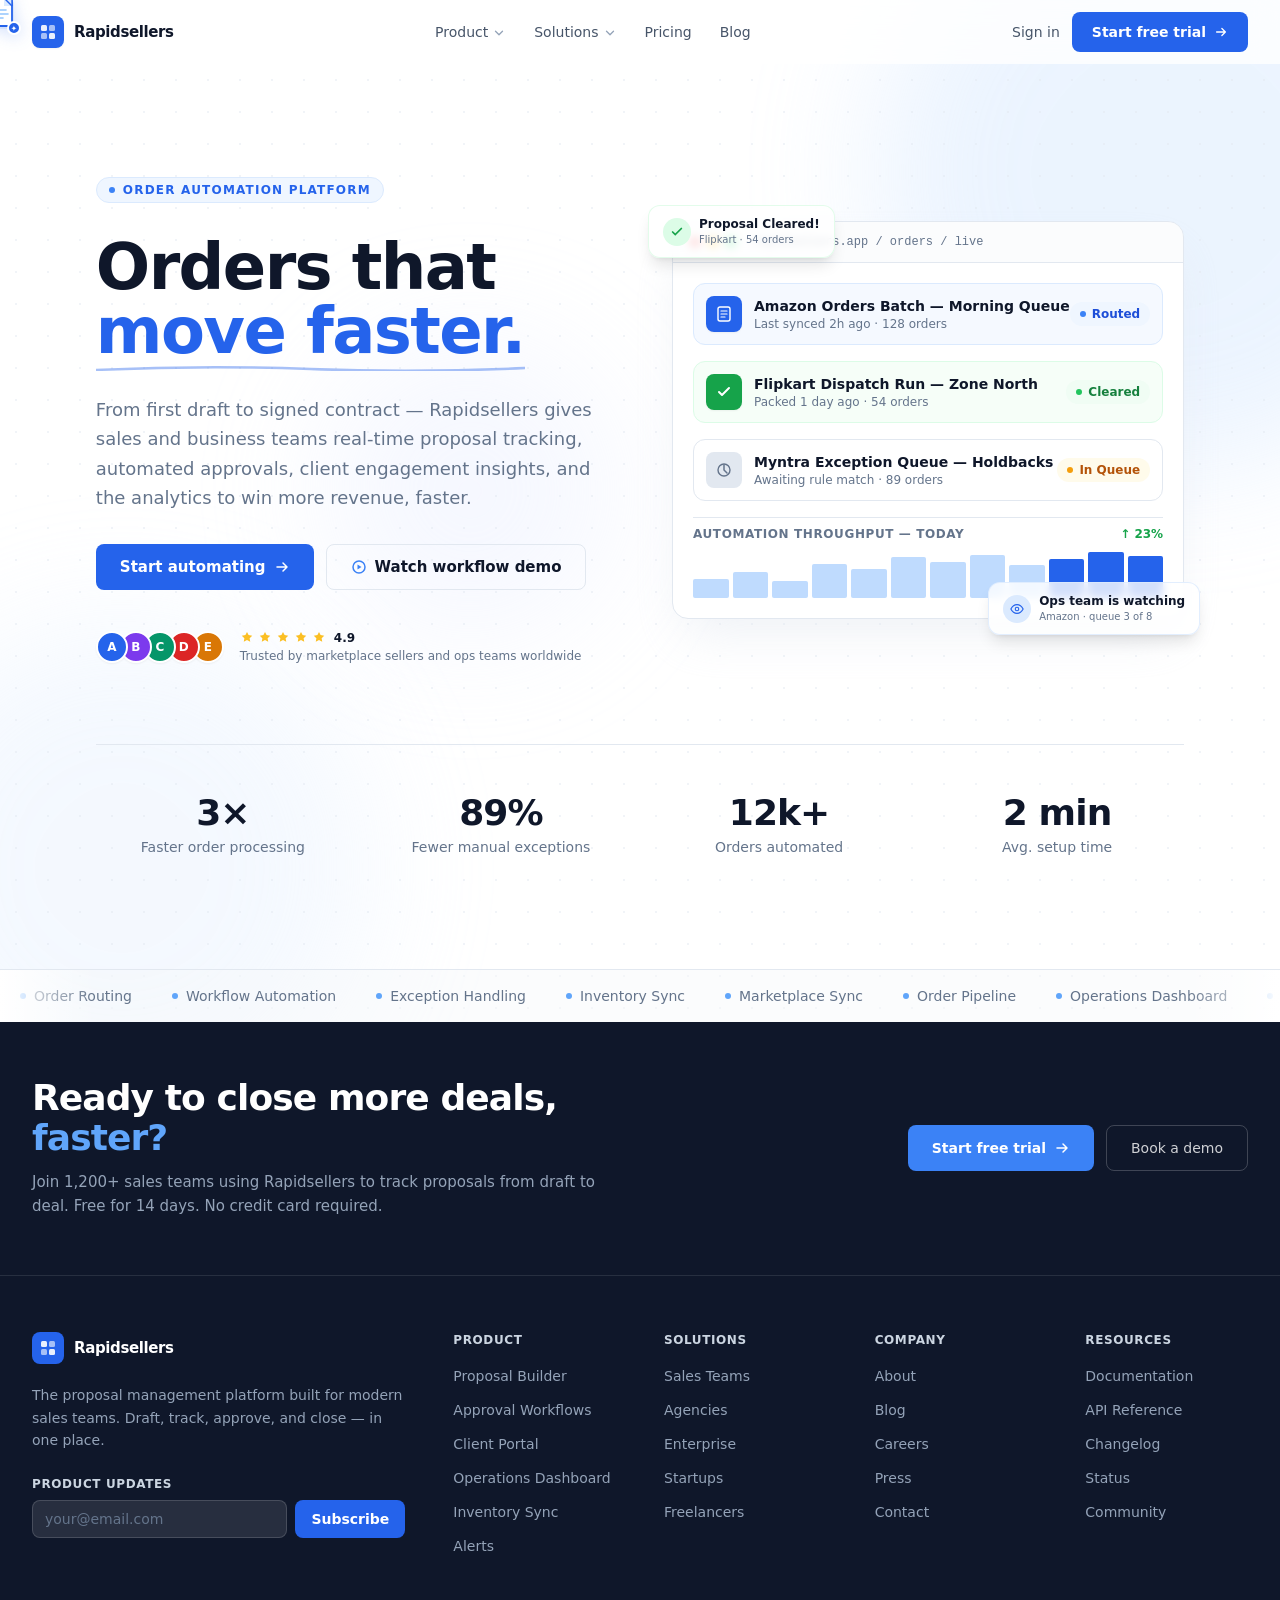
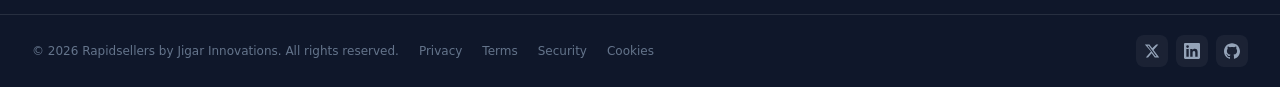
==== index.html @ 8d41ae89 "Refresh Rapidsellers site and add pricing page" ====
<!DOCTYPE html><html lang="en"> <head><meta charset="UTF-8"><meta name="viewport" content="width=device-width, initial-scale=1.0"><meta name="description" content="Automate order processing for Myntra, Amazon, Flipkart, and more with a fast, centralized operations platform built for scale."><title>Rapidsellers — Fast Order Processing Automation</title><link rel="icon" type="image/svg+xml" href="/favicon.svg"><link rel="preconnect" href="https://fonts.googleapis.com"><link rel="preconnect" href="https://fonts.gstatic.com" crossorigin><link rel="stylesheet" href="/_astro/faster-deals-automation.BWbL5RlS.css">
<link rel="stylesheet" href="/_astro/index.B5_V-yss.css">
<style>html,html *{cursor:none!important}#pf-cursor,#pf-trail,#pf-label,#pf-ring{position:fixed;top:0;left:0;pointer-events:none;z-index:99999;will-change:transform}#pf-cursor{margin:-4px 0 0 -13px}#pf-cursor-svg{transition:transform .22s cubic-bezier(.34,1.56,.64,1),filter .25s ease;filter:drop-shadow(0 2px 8px rgba(37,99,235,.22));transform-origin:13px 4px}#pfc-body,#pfc-fold-bg,#pfc-fold-border,#pfc-l1,#pfc-l2,#pfc-l3{transition:stroke .25s ease,fill .25s ease}#pfc-dot{transition:fill .25s ease,r .2s ease}#pf-trail{width:5px;height:5px;border-radius:50%;background:#2563eb;opacity:.3;margin:-2.5px 0 0 -2.5px;transition:background .3s ease;z-index:99998}#pf-label{font-family:Inter,system-ui,sans-serif;font-size:9.5px;font-weight:800;letter-spacing:.07em;text-transform:uppercase;color:#fff;background:#2563eb;padding:3px 9px 3px 8px;border-radius:20px;white-space:nowrap;opacity:0;margin:-6px 0 0 22px;transition:opacity .18s ease,background .25s ease;z-index:99999}#pf-label.pfc-visible{opacity:1}#pf-ring{width:0;height:0;border-radius:50%;border:2px solid rgba(37,99,235,.55);opacity:0;margin:0;z-index:99997}#pf-ring.pfc-burst{animation:pfBurst .5s cubic-bezier(.22,1,.36,1) forwards}@keyframes pfBurst{0%{width:0;height:0;margin:0;opacity:.9}to{width:44px;height:44px;margin:-22px 0 0 -22px;opacity:0}}#pf-cursor.pfc-clicking #pf-cursor-svg{transform:scale(.85)!important}#pf-cursor.pfc-hidden,#pf-trail.pfc-hidden,#pf-label.pfc-hidden{opacity:0!important}input,textarea,select{cursor:text!important}
</style><script type="module" src="/_astro/hoisted.CmuS3ypC.js"></script></head> <body> <!-- Proposal-themed custom cursor (desktop only) --> <!-- Cursor: mini proposal document --><div id="pf-cursor" aria-hidden="true"> <svg id="pf-cursor-svg" width="34" height="40" viewBox="0 0 34 40" fill="none" xmlns="http://www.w3.org/2000/svg"> <!-- Document shadow (depth) --> <rect x="5" y="5" width="22" height="28" rx="3.5" fill="rgba(37,99,235,0.08)"></rect> <!-- Document body --> <rect id="pfc-body" x="3" y="2" width="22" height="28" rx="3.5" fill="#ffffff" stroke="#2563eb" stroke-width="1.8"></rect> <!-- Folded corner --> <path id="pfc-fold-bg" d="M17 2 L25 2 L25 10 L17 10 Z" fill="#dbeafe"></path> <path id="pfc-fold-border" d="M17 2 L25 2 L25 10" stroke="#2563eb" stroke-width="1.4" fill="none"></path> <path d="M17 2 L25 10" stroke="#2563eb" stroke-width="1.4"></path> <!-- Content lines --> <line id="pfc-l1" x1="7" y1="14" x2="19" y2="14" stroke="#93c5fd" stroke-width="1.6" stroke-linecap="round"></line> <line id="pfc-l2" x1="7" y1="18" x2="21" y2="18" stroke="#93c5fd" stroke-width="1.6" stroke-linecap="round"></line> <line id="pfc-l3" x1="7" y1="22" x2="16" y2="22" stroke="#93c5fd" stroke-width="1.6" stroke-linecap="round"></line> <!-- Status badge (circle) --> <circle id="pfc-dot" cx="27" cy="32" r="6" fill="#2563eb" stroke="#fff" stroke-width="2"></circle> <!-- Status icon inside badge --> <text id="pfc-icon" x="27" y="35.2" text-anchor="middle" font-size="7.5" fill="white" font-family="system-ui, sans-serif" font-weight="700"></text> </svg> </div> <!-- Lagging trail dot --> <div id="pf-trail" aria-hidden="true"></div> <!-- Stage label bubble --> <div id="pf-label" aria-hidden="true"></div> <!-- Click burst ring --> <div id="pf-ring" aria-hidden="true"></div>     <header id="navbar" class="fixed top-0 left-0 right-0 z-50 transition-all duration-300 bg-white/80 backdrop-blur-md"> <nav class="max-w-7xl mx-auto px-4 sm:px-6 lg:px-8"> <div class="flex items-center justify-between h-16"> <!-- Logo --> <a href="/" class="flex items-center gap-2.5 flex-shrink-0 group"> <div class="w-8 h-8 rounded-lg bg-brand-600 flex items-center justify-center shadow-sm group-hover:shadow-brand-300/40 transition-shadow duration-300"> <svg width="18" height="18" viewBox="0 0 18 18" fill="none" xmlns="http://www.w3.org/2000/svg"> <rect x="2" y="2" width="6" height="6" rx="1.5" fill="white" opacity="0.9"></rect> <rect x="10" y="2" width="6" height="6" rx="1.5" fill="white" opacity="0.6"></rect> <rect x="2" y="10" width="6" height="6" rx="1.5" fill="white" opacity="0.6"></rect> <rect x="10" y="10" width="6" height="6" rx="1.5" fill="white" opacity="0.9"></rect> </svg> </div> <span class="text-[15px] font-bold tracking-tight text-ink">Rapidsellers</span> </a> <!-- Desktop Nav --> <ul class="hidden md:flex items-center gap-1"> <li class="relative dropdown-trigger">  <button class="nav-link flex items-center gap-1 px-3 py-2 rounded-md hover:bg-surface transition-colors"> Product <svg class="w-3.5 h-3.5 text-slate-400 mt-px" fill="none" viewBox="0 0 16 16"> <path d="M4 6l4 4 4-4" stroke="currentColor" stroke-width="1.5" stroke-linecap="round" stroke-linejoin="round"></path> </svg> </button> <div class="dropdown-menu"> <div class="p-1.5"> <a href="#" class="flex flex-col px-3 py-2.5 rounded-lg hover:bg-brand-50 group transition-colors"> <span class="text-sm font-medium text-ink group-hover:text-brand-700 transition-colors">Proposal Builder</span> <span class="text-xs text-muted mt-0.5">Draft winning proposals fast</span> </a><a href="#" class="flex flex-col px-3 py-2.5 rounded-lg hover:bg-brand-50 group transition-colors"> <span class="text-sm font-medium text-ink group-hover:text-brand-700 transition-colors">Approval Workflows</span> <span class="text-xs text-muted mt-0.5">Multi-stage sign-off flows</span> </a><a href="#" class="flex flex-col px-3 py-2.5 rounded-lg hover:bg-brand-50 group transition-colors"> <span class="text-sm font-medium text-ink group-hover:text-brand-700 transition-colors">Client Portal</span> <span class="text-xs text-muted mt-0.5">Shared space for clients</span> </a><a href="#" class="flex flex-col px-3 py-2.5 rounded-lg hover:bg-brand-50 group transition-colors"> <span class="text-sm font-medium text-ink group-hover:text-brand-700 transition-colors">Inventory Sync</span> <span class="text-xs text-muted mt-0.5">Track every revision</span> </a> </div> </div>  </li><li class="relative dropdown-trigger">  <button class="nav-link flex items-center gap-1 px-3 py-2 rounded-md hover:bg-surface transition-colors"> Solutions <svg class="w-3.5 h-3.5 text-slate-400 mt-px" fill="none" viewBox="0 0 16 16"> <path d="M4 6l4 4 4-4" stroke="currentColor" stroke-width="1.5" stroke-linecap="round" stroke-linejoin="round"></path> </svg> </button> <div class="dropdown-menu"> <div class="p-1.5"> <a href="#" class="flex flex-col px-3 py-2.5 rounded-lg hover:bg-brand-50 group transition-colors"> <span class="text-sm font-medium text-ink group-hover:text-brand-700 transition-colors">Sales Teams</span> <span class="text-xs text-muted mt-0.5">Close deals 3× faster</span> </a><a href="#" class="flex flex-col px-3 py-2.5 rounded-lg hover:bg-brand-50 group transition-colors"> <span class="text-sm font-medium text-ink group-hover:text-brand-700 transition-colors">Agencies</span> <span class="text-xs text-muted mt-0.5">Manage 100s of proposals</span> </a><a href="#" class="flex flex-col px-3 py-2.5 rounded-lg hover:bg-brand-50 group transition-colors"> <span class="text-sm font-medium text-ink group-hover:text-brand-700 transition-colors">Enterprise</span> <span class="text-xs text-muted mt-0.5">Custom workflows at scale</span> </a><a href="#" class="flex flex-col px-3 py-2.5 rounded-lg hover:bg-brand-50 group transition-colors"> <span class="text-sm font-medium text-ink group-hover:text-brand-700 transition-colors">Startups</span> <span class="text-xs text-muted mt-0.5">Lightweight, fast setup</span> </a> </div> </div>  </li><li class="relative dropdown-trigger"> <a href="#" class="nav-link px-3 py-2 rounded-md hover:bg-surface transition-colors"> Pricing </a> </li><li class="relative dropdown-trigger"> <a href="/blog" class="nav-link px-3 py-2 rounded-md hover:bg-surface transition-colors"> Blog </a> </li> </ul> <!-- CTA --> <div class="hidden md:flex items-center gap-3"> <a href="#" class="btn-ghost text-sm text-slate-600 hover:text-ink font-medium">Sign in</a> <a href="#" class="btn-primary text-sm">
Start free trial
<svg class="w-3.5 h-3.5" fill="none" viewBox="0 0 16 16"> <path d="M3 8h10M9 4l4 4-4 4" stroke="currentColor" stroke-width="1.5" stroke-linecap="round" stroke-linejoin="round"></path> </svg> </a> </div> <!-- Mobile hamburger --> <button id="menu-btn" class="md:hidden p-2 rounded-lg hover:bg-surface transition-colors" aria-label="Menu"> <svg class="w-5 h-5 text-ink" fill="none" viewBox="0 0 20 20"> <path d="M3 5h14M3 10h14M3 15h14" stroke="currentColor" stroke-width="1.5" stroke-linecap="round"></path> </svg> </button> </div> <!-- Mobile Menu --> <div id="mobile-menu" class="hidden md:hidden border-t border-border pb-4 pt-3"> <div class="space-y-1"> <p class="px-3 py-1.5 text-xs font-semibold text-muted uppercase tracking-wider">Product</p> <a href="#" class="flex items-center gap-2 px-3 py-2 rounded-lg text-sm text-ink hover:bg-surface"> <span class="w-1 h-1 rounded-full bg-brand-400 flex-shrink-0"></span> Proposal Builder </a><a href="#" class="flex items-center gap-2 px-3 py-2 rounded-lg text-sm text-ink hover:bg-surface"> <span class="w-1 h-1 rounded-full bg-brand-400 flex-shrink-0"></span> Approval Workflows </a><a href="#" class="flex items-center gap-2 px-3 py-2 rounded-lg text-sm text-ink hover:bg-surface"> <span class="w-1 h-1 rounded-full bg-brand-400 flex-shrink-0"></span> Client Portal </a><a href="#" class="flex items-center gap-2 px-3 py-2 rounded-lg text-sm text-ink hover:bg-surface"> <span class="w-1 h-1 rounded-full bg-brand-400 flex-shrink-0"></span> Inventory Sync </a> </div><div class="space-y-1"> <p class="px-3 py-1.5 text-xs font-semibold text-muted uppercase tracking-wider">Solutions</p> <a href="#" class="flex items-center gap-2 px-3 py-2 rounded-lg text-sm text-ink hover:bg-surface"> <span class="w-1 h-1 rounded-full bg-brand-400 flex-shrink-0"></span> Sales Teams </a><a href="#" class="flex items-center gap-2 px-3 py-2 rounded-lg text-sm text-ink hover:bg-surface"> <span class="w-1 h-1 rounded-full bg-brand-400 flex-shrink-0"></span> Agencies </a><a href="#" class="flex items-center gap-2 px-3 py-2 rounded-lg text-sm text-ink hover:bg-surface"> <span class="w-1 h-1 rounded-full bg-brand-400 flex-shrink-0"></span> Enterprise </a><a href="#" class="flex items-center gap-2 px-3 py-2 rounded-lg text-sm text-ink hover:bg-surface"> <span class="w-1 h-1 rounded-full bg-brand-400 flex-shrink-0"></span> Startups </a> </div><div class="space-y-1"> <p class="px-3 py-1.5 text-xs font-semibold text-muted uppercase tracking-wider">Pricing</p> <a href="#" class="flex px-3 py-2 rounded-lg text-sm text-ink hover:bg-surface">Pricing</a> </div><div class="space-y-1"> <p class="px-3 py-1.5 text-xs font-semibold text-muted uppercase tracking-wider">Blog</p> <a href="/blog" class="flex px-3 py-2 rounded-lg text-sm text-ink hover:bg-surface">Blog</a> </div> <div class="px-3 pt-4 space-y-2 border-t border-border mt-3"> <a href="#" class="block text-center py-2.5 text-sm font-medium text-ink">Sign in</a> <a href="#" class="btn-primary w-full justify-center">Start free trial</a> </div> </div> </nav> </header> <main id="main-content"> <section class="relative min-h-screen flex flex-col justify-center overflow-hidden bg-white pt-16"> <!-- Gradient orbs --> <div class="hero-orb w-[600px] h-[600px] bg-brand-200 -top-32 -right-48"></div> <div class="hero-orb w-[500px] h-[500px] bg-blue-100 -bottom-24 -left-32"></div> <div class="hero-orb w-[300px] h-[300px] bg-indigo-100 top-1/3 left-1/4"></div> <!-- Grid pattern overlay --> <div class="absolute inset-0 pointer-events-none" style="background-image: radial-gradient(circle, #e2e8f0 1px, transparent 1px); background-size: 32px 32px; opacity: 0.5;"></div> <div class="relative max-w-7xl mx-auto px-4 sm:px-6 lg:px-8 py-20 lg:py-28"> <div class="grid lg:grid-cols-2 gap-12 lg:gap-16 items-center"> <!-- Left: Copy --> <div class="space-y-8"> <div class="reveal" style="transition-delay: 0ms"> <span class="section-label"> <span class="w-1.5 h-1.5 rounded-full bg-brand-500 animate-pulse-slow"></span>
Order Automation Platform
</span> </div> <div class="reveal" style="transition-delay: 100ms"> <h1 class="text-5xl sm:text-6xl lg:text-[64px] font-black leading-[1.05] tracking-tight text-ink">
Orders that<br> <span class="relative inline-block"> <span class="text-brand-600">move faster.</span> <svg class="absolute -bottom-2 left-0 w-full" height="6" viewBox="0 0 200 6" fill="none" preserveAspectRatio="none"> <path d="M0 5 Q50 0 100 4 Q150 8 200 3" stroke="#2563eb" stroke-width="2.5" stroke-linecap="round" fill="none" opacity="0.4"></path> </svg> </span> </h1> </div> <div class="reveal" style="transition-delay: 200ms"> <p class="text-lg text-muted leading-relaxed max-w-lg">
From first draft to signed contract — Rapidsellers gives sales and business teams
            real-time proposal tracking, automated approvals, client engagement insights,
            and the analytics to win more revenue, faster.
</p> </div> <div class="reveal flex flex-wrap gap-3" style="transition-delay: 300ms"> <a href="#" class="btn-primary px-6 py-3 text-[15px]">
Start automating
<svg class="w-4 h-4" fill="none" viewBox="0 0 16 16"> <path d="M3 8h10M9 4l4 4-4 4" stroke="currentColor" stroke-width="1.5" stroke-linecap="round" stroke-linejoin="round"></path> </svg> </a> <a href="#" class="btn-secondary px-6 py-3 text-[15px]"> <svg class="w-4 h-4 text-brand-500" fill="none" viewBox="0 0 16 16"> <circle cx="8" cy="8" r="6" stroke="currentColor" stroke-width="1.5"></circle> <path d="M6.5 5.5l4 2.5-4 2.5V5.5z" fill="currentColor"></path> </svg>
Watch workflow demo
</a> </div> <!-- Social proof --> <div class="reveal flex items-center gap-4 pt-2" style="transition-delay: 400ms"> <div class="flex -space-x-2"> <div class="w-8 h-8 rounded-full border-2 border-white flex items-center justify-center text-white text-xs font-bold shadow-sm" style="background: #2563eb; z-index: 5"> A </div><div class="w-8 h-8 rounded-full border-2 border-white flex items-center justify-center text-white text-xs font-bold shadow-sm" style="background: #7c3aed; z-index: 4"> B </div><div class="w-8 h-8 rounded-full border-2 border-white flex items-center justify-center text-white text-xs font-bold shadow-sm" style="background: #059669; z-index: 3"> C </div><div class="w-8 h-8 rounded-full border-2 border-white flex items-center justify-center text-white text-xs font-bold shadow-sm" style="background: #dc2626; z-index: 2"> D </div><div class="w-8 h-8 rounded-full border-2 border-white flex items-center justify-center text-white text-xs font-bold shadow-sm" style="background: #d97706; z-index: 1"> E </div> </div> <div> <div class="flex items-center gap-1 mb-0.5"> <svg class="w-3.5 h-3.5 fill-amber-400" viewBox="0 0 16 16"><path d="M8 1l1.8 3.6L14 5.3l-3 2.9.7 4.1L8 10.4l-3.7 1.9.7-4.1-3-2.9 4.2-.7z"></path></svg><svg class="w-3.5 h-3.5 fill-amber-400" viewBox="0 0 16 16"><path d="M8 1l1.8 3.6L14 5.3l-3 2.9.7 4.1L8 10.4l-3.7 1.9.7-4.1-3-2.9 4.2-.7z"></path></svg><svg class="w-3.5 h-3.5 fill-amber-400" viewBox="0 0 16 16"><path d="M8 1l1.8 3.6L14 5.3l-3 2.9.7 4.1L8 10.4l-3.7 1.9.7-4.1-3-2.9 4.2-.7z"></path></svg><svg class="w-3.5 h-3.5 fill-amber-400" viewBox="0 0 16 16"><path d="M8 1l1.8 3.6L14 5.3l-3 2.9.7 4.1L8 10.4l-3.7 1.9.7-4.1-3-2.9 4.2-.7z"></path></svg><svg class="w-3.5 h-3.5 fill-amber-400" viewBox="0 0 16 16"><path d="M8 1l1.8 3.6L14 5.3l-3 2.9.7 4.1L8 10.4l-3.7 1.9.7-4.1-3-2.9 4.2-.7z"></path></svg> <span class="text-xs font-semibold text-ink ml-1">4.9</span> </div> <p class="text-xs text-muted">Trusted by marketplace sellers and ops teams worldwide</p> </div> </div> </div> <!-- Right: Animated UI mockup --> <div class="reveal relative" style="transition-delay: 200ms"> <!-- Main card --> <div class="relative bg-white rounded-2xl border border-border shadow-2xl shadow-slate-200/60 overflow-hidden animate-float"> <!-- Card header bar --> <div class="flex items-center gap-2 px-4 py-3 border-b border-border bg-surface/60"> <div class="flex gap-1.5"> <span class="w-3 h-3 rounded-full bg-red-400"></span> <span class="w-3 h-3 rounded-full bg-amber-400"></span> <span class="w-3 h-3 rounded-full bg-green-400"></span> </div> <span class="text-xs text-muted font-mono ml-2">rapidsellers.app / orders / live</span> </div> <!-- Content area --> <div class="p-5 space-y-4"> <!-- Proposal row 1 --> <div class="flex items-center justify-between p-3 rounded-xl bg-brand-50/60 border border-brand-100 hover:bg-brand-50 transition-colors cursor-pointer group"> <div class="flex items-center gap-3"> <div class="w-9 h-9 rounded-lg bg-brand-600 flex items-center justify-center shadow-sm"> <svg class="w-4 h-4 text-white" fill="none" viewBox="0 0 16 16"> <rect x="2" y="1" width="12" height="14" rx="2" stroke="currentColor" stroke-width="1.4"></rect> <path d="M5 5h6M5 8h6M5 11h4" stroke="currentColor" stroke-width="1.2" stroke-linecap="round"></path> </svg> </div> <div> <p class="text-sm font-semibold text-ink">Amazon Orders Batch — Morning Queue</p> <p class="text-xs text-muted">Last synced 2h ago · 128 orders</p> </div> </div> <div class="flex items-center gap-2"> <span class="status-sent"> <span class="w-1.5 h-1.5 rounded-full bg-blue-500 animate-pulse"></span>
Routed
</span> </div> </div> <!-- Proposal row 2 --> <div class="flex items-center justify-between p-3 rounded-xl bg-green-50/60 border border-green-100 hover:bg-green-50 transition-colors cursor-pointer"> <div class="flex items-center gap-3"> <div class="w-9 h-9 rounded-lg bg-green-600 flex items-center justify-center shadow-sm"> <svg class="w-4 h-4 text-white" fill="none" viewBox="0 0 16 16"> <path d="M13 4L6 11 3 8" stroke="currentColor" stroke-width="2" stroke-linecap="round" stroke-linejoin="round"></path> </svg> </div> <div> <p class="text-sm font-semibold text-ink">Flipkart Dispatch Run — Zone North</p> <p class="text-xs text-muted">Packed 1 day ago · 54 orders</p> </div> </div> <span class="status-approved"> <span class="w-1.5 h-1.5 rounded-full bg-green-500"></span>
Cleared
</span> </div> <!-- Proposal row 3 --> <div class="flex items-center justify-between p-3 rounded-xl border border-border hover:bg-surface transition-colors cursor-pointer"> <div class="flex items-center gap-3"> <div class="w-9 h-9 rounded-lg bg-slate-200 flex items-center justify-center"> <svg class="w-4 h-4 text-slate-500" fill="none" viewBox="0 0 16 16"> <path d="M8 3v5l3 3" stroke="currentColor" stroke-width="1.5" stroke-linecap="round"></path> <circle cx="8" cy="8" r="6" stroke="currentColor" stroke-width="1.4"></circle> </svg> </div> <div> <p class="text-sm font-semibold text-ink">Myntra Exception Queue — Holdbacks</p> <p class="text-xs text-muted">Awaiting rule match · 89 orders</p> </div> </div> <span class="status-review"> <span class="w-1.5 h-1.5 rounded-full bg-amber-500"></span>
In Queue
</span> </div> <!-- Analytics mini bar --> <div class="pt-2 border-t border-border"> <div class="flex items-center justify-between mb-2"> <p class="text-xs font-semibold text-muted uppercase tracking-wider">Automation Throughput — Today</p> <span class="text-xs font-bold text-green-600">↑ 23%</span> </div> <div class="flex items-end gap-1 h-12"> <div class="flex-1 rounded-sm bg-brand-200 transition-all duration-300" style="height: 40%; background: #bfdbfe; animation: fadeUp 0.4s ease 0ms both"></div><div class="flex-1 rounded-sm bg-brand-200 transition-all duration-300" style="height: 55%; background: #bfdbfe; animation: fadeUp 0.4s ease 60ms both"></div><div class="flex-1 rounded-sm bg-brand-200 transition-all duration-300" style="height: 35%; background: #bfdbfe; animation: fadeUp 0.4s ease 120ms both"></div><div class="flex-1 rounded-sm bg-brand-200 transition-all duration-300" style="height: 70%; background: #bfdbfe; animation: fadeUp 0.4s ease 180ms both"></div><div class="flex-1 rounded-sm bg-brand-200 transition-all duration-300" style="height: 60%; background: #bfdbfe; animation: fadeUp 0.4s ease 240ms both"></div><div class="flex-1 rounded-sm bg-brand-200 transition-all duration-300" style="height: 85%; background: #bfdbfe; animation: fadeUp 0.4s ease 300ms both"></div><div class="flex-1 rounded-sm bg-brand-200 transition-all duration-300" style="height: 75%; background: #bfdbfe; animation: fadeUp 0.4s ease 360ms both"></div><div class="flex-1 rounded-sm bg-brand-200 transition-all duration-300" style="height: 90%; background: #bfdbfe; animation: fadeUp 0.4s ease 420ms both"></div><div class="flex-1 rounded-sm bg-brand-200 transition-all duration-300" style="height: 68%; background: #bfdbfe; animation: fadeUp 0.4s ease 480ms both"></div><div class="flex-1 rounded-sm bg-brand-200 transition-all duration-300" style="height: 82%; background: #2563eb; animation: fadeUp 0.4s ease 540ms both"></div><div class="flex-1 rounded-sm bg-brand-200 transition-all duration-300" style="height: 95%; background: #2563eb; animation: fadeUp 0.4s ease 600ms both"></div><div class="flex-1 rounded-sm bg-brand-200 transition-all duration-300" style="height: 88%; background: #2563eb; animation: fadeUp 0.4s ease 660ms both"></div> </div> </div> </div> </div> <!-- Floating badge 1: approval notification --> <div class="absolute -top-4 -left-6 card-glass px-3.5 py-2.5 rounded-xl shadow-lg border border-green-100/80 animate-float" style="animation-delay: 1s; animation-duration: 7s;"> <div class="flex items-center gap-2"> <div class="w-7 h-7 rounded-full bg-green-100 flex items-center justify-center"> <svg class="w-3.5 h-3.5 text-green-600" fill="none" viewBox="0 0 16 16"> <path d="M13 4L6 11 3 8" stroke="currentColor" stroke-width="2" stroke-linecap="round"></path> </svg> </div> <div> <p class="text-xs font-semibold text-ink">Proposal Cleared!</p> <p class="text-[10px] text-muted">Flipkart · 54 orders</p> </div> </div> </div> <!-- Floating badge 2: client viewed --> <div class="absolute -bottom-4 -right-4 card-glass px-3.5 py-2.5 rounded-xl shadow-lg border border-blue-100/80 animate-float" style="animation-delay: 2.5s; animation-duration: 8s;"> <div class="flex items-center gap-2"> <div class="w-7 h-7 rounded-full bg-blue-100 flex items-center justify-center"> <svg class="w-3.5 h-3.5 text-brand-600" fill="none" viewBox="0 0 16 16"> <path d="M1 8s2.5-5 7-5 7 5 7 5-2.5 5-7 5-7-5-7-5z" stroke="currentColor" stroke-width="1.3"></path> <circle cx="8" cy="8" r="2" stroke="currentColor" stroke-width="1.3"></circle> </svg> </div> <div> <p class="text-xs font-semibold text-ink">Ops team is watching</p> <p class="text-[10px] text-muted">Amazon · queue 3 of 8</p> </div> </div> </div> </div> </div> <!-- Stats row --> <div class="grid grid-cols-2 md:grid-cols-4 gap-6 mt-20 pt-12 border-t border-border reveal" style="transition-delay: 500ms"> <div class="text-center"> <p class="text-4xl font-black text-ink tracking-tight">3×</p> <p class="text-sm text-muted mt-1">Faster order processing</p> </div><div class="text-center"> <p class="text-4xl font-black text-ink tracking-tight">89%</p> <p class="text-sm text-muted mt-1">Fewer manual exceptions</p> </div><div class="text-center"> <p class="text-4xl font-black text-ink tracking-tight">12k+</p> <p class="text-sm text-muted mt-1">Orders automated</p> </div><div class="text-center"> <p class="text-4xl font-black text-ink tracking-tight">2 min</p> <p class="text-sm text-muted mt-1">Avg. setup time</p> </div> </div> </div> <!-- Keyword marquee --> <div class="relative border-t border-border bg-surface/50 py-4 overflow-hidden"> <!-- Fade masks --> <div class="absolute left-0 top-0 bottom-0 w-24 bg-gradient-to-r from-white to-transparent z-10 pointer-events-none"></div> <div class="absolute right-0 top-0 bottom-0 w-24 bg-gradient-to-l from-white to-transparent z-10 pointer-events-none"></div> <div class="overflow-hidden"> <div class="marquee-track"> <span class="inline-flex items-center gap-2 mx-5 text-sm text-slate-500 font-medium whitespace-nowrap"> <span class="w-1.5 h-1.5 rounded-full bg-brand-400"></span> Order Routing </span><span class="inline-flex items-center gap-2 mx-5 text-sm text-slate-500 font-medium whitespace-nowrap"> <span class="w-1.5 h-1.5 rounded-full bg-brand-400"></span> Workflow Automation </span><span class="inline-flex items-center gap-2 mx-5 text-sm text-slate-500 font-medium whitespace-nowrap"> <span class="w-1.5 h-1.5 rounded-full bg-brand-400"></span> Exception Handling </span><span class="inline-flex items-center gap-2 mx-5 text-sm text-slate-500 font-medium whitespace-nowrap"> <span class="w-1.5 h-1.5 rounded-full bg-brand-400"></span> Inventory Sync </span><span class="inline-flex items-center gap-2 mx-5 text-sm text-slate-500 font-medium whitespace-nowrap"> <span class="w-1.5 h-1.5 rounded-full bg-brand-400"></span> Marketplace Sync </span><span class="inline-flex items-center gap-2 mx-5 text-sm text-slate-500 font-medium whitespace-nowrap"> <span class="w-1.5 h-1.5 rounded-full bg-brand-400"></span> Order Pipeline </span><span class="inline-flex items-center gap-2 mx-5 text-sm text-slate-500 font-medium whitespace-nowrap"> <span class="w-1.5 h-1.5 rounded-full bg-brand-400"></span> Operations Dashboard </span><span class="inline-flex items-center gap-2 mx-5 text-sm text-slate-500 font-medium whitespace-nowrap"> <span class="w-1.5 h-1.5 rounded-full bg-brand-400"></span> Shipment Coordination </span><span class="inline-flex items-center gap-2 mx-5 text-sm text-slate-500 font-medium whitespace-nowrap"> <span class="w-1.5 h-1.5 rounded-full bg-brand-400"></span> Status Monitoring </span><span class="inline-flex items-center gap-2 mx-5 text-sm text-slate-500 font-medium whitespace-nowrap"> <span class="w-1.5 h-1.5 rounded-full bg-brand-400"></span> Revenue Ops </span><span class="inline-flex items-center gap-2 mx-5 text-sm text-slate-500 font-medium whitespace-nowrap"> <span class="w-1.5 h-1.5 rounded-full bg-brand-400"></span> Alerts </span><span class="inline-flex items-center gap-2 mx-5 text-sm text-slate-500 font-medium whitespace-nowrap"> <span class="w-1.5 h-1.5 rounded-full bg-brand-400"></span> Smart Rules </span><span class="inline-flex items-center gap-2 mx-5 text-sm text-slate-500 font-medium whitespace-nowrap"> <span class="w-1.5 h-1.5 rounded-full bg-brand-400"></span> Order Routing </span><span class="inline-flex items-center gap-2 mx-5 text-sm text-slate-500 font-medium whitespace-nowrap"> <span class="w-1.5 h-1.5 rounded-full bg-brand-400"></span> Workflow Automation </span><span class="inline-flex items-center gap-2 mx-5 text-sm text-slate-500 font-medium whitespace-nowrap"> <span class="w-1.5 h-1.5 rounded-full bg-brand-400"></span> Exception Handling </span><span class="inline-flex items-center gap-2 mx-5 text-sm text-slate-500 font-medium whitespace-nowrap"> <span class="w-1.5 h-1.5 rounded-full bg-brand-400"></span> Inventory Sync </span><span class="inline-flex items-center gap-2 mx-5 text-sm text-slate-500 font-medium whitespace-nowrap"> <span class="w-1.5 h-1.5 rounded-full bg-brand-400"></span> Marketplace Sync </span><span class="inline-flex items-center gap-2 mx-5 text-sm text-slate-500 font-medium whitespace-nowrap"> <span class="w-1.5 h-1.5 rounded-full bg-brand-400"></span> Order Pipeline </span><span class="inline-flex items-center gap-2 mx-5 text-sm text-slate-500 font-medium whitespace-nowrap"> <span class="w-1.5 h-1.5 rounded-full bg-brand-400"></span> Operations Dashboard </span><span class="inline-flex items-center gap-2 mx-5 text-sm text-slate-500 font-medium whitespace-nowrap"> <span class="w-1.5 h-1.5 rounded-full bg-brand-400"></span> Shipment Coordination </span><span class="inline-flex items-center gap-2 mx-5 text-sm text-slate-500 font-medium whitespace-nowrap"> <span class="w-1.5 h-1.5 rounded-full bg-brand-400"></span> Status Monitoring </span><span class="inline-flex items-center gap-2 mx-5 text-sm text-slate-500 font-medium whitespace-nowrap"> <span class="w-1.5 h-1.5 rounded-full bg-brand-400"></span> Revenue Ops </span><span class="inline-flex items-center gap-2 mx-5 text-sm text-slate-500 font-medium whitespace-nowrap"> <span class="w-1.5 h-1.5 rounded-full bg-brand-400"></span> Alerts </span><span class="inline-flex items-center gap-2 mx-5 text-sm text-slate-500 font-medium whitespace-nowrap"> <span class="w-1.5 h-1.5 rounded-full bg-brand-400"></span> Smart Rules </span> </div> </div> </div> </section> </main> <footer class="bg-ink text-white"> <!-- Top CTA strip --> <div class="border-b border-white/10"> <div class="max-w-7xl mx-auto px-4 sm:px-6 lg:px-8 py-14"> <div class="flex flex-col lg:flex-row items-start lg:items-center justify-between gap-8"> <div class="max-w-xl"> <h2 class="text-3xl sm:text-4xl font-black tracking-tight leading-tight">
Ready to close more deals,<br> <span class="text-brand-400">faster?</span> </h2> <p class="text-slate-400 mt-3 text-[15px] leading-relaxed">
Join 1,200+ sales teams using Rapidsellers to track proposals from draft to deal.
            Free for 14 days. No credit card required.
</p> </div> <div class="flex flex-wrap gap-3 flex-shrink-0"> <a href="#" class="inline-flex items-center gap-2 bg-brand-500 hover:bg-brand-400 text-white font-semibold text-sm px-6 py-3 rounded-lg transition-all duration-200 hover:shadow-lg hover:shadow-brand-900/30 hover:-translate-y-px">
Start free trial
<svg class="w-4 h-4" fill="none" viewBox="0 0 16 16"> <path d="M3 8h10M9 4l4 4-4 4" stroke="currentColor" stroke-width="1.5" stroke-linecap="round" stroke-linejoin="round"></path> </svg> </a> <a href="#" class="inline-flex items-center gap-2 text-white/80 hover:text-white border border-white/20 hover:border-white/40 text-sm font-medium px-6 py-3 rounded-lg transition-all duration-200">
Book a demo
</a> </div> </div> </div> </div> <!-- Main footer grid --> <div class="max-w-7xl mx-auto px-4 sm:px-6 lg:px-8 py-14"> <div class="grid grid-cols-2 md:grid-cols-6 gap-8 lg:gap-12"> <!-- Brand column --> <div class="col-span-2"> <!-- Logo --> <a href="/" class="flex items-center gap-2.5 group mb-5"> <div class="w-8 h-8 rounded-lg bg-brand-600 flex items-center justify-center"> <svg width="18" height="18" viewBox="0 0 18 18" fill="none"> <rect x="2" y="2" width="6" height="6" rx="1.5" fill="white" opacity="0.9"></rect> <rect x="10" y="2" width="6" height="6" rx="1.5" fill="white" opacity="0.6"></rect> <rect x="2" y="10" width="6" height="6" rx="1.5" fill="white" opacity="0.6"></rect> <rect x="10" y="10" width="6" height="6" rx="1.5" fill="white" opacity="0.9"></rect> </svg> </div> <span class="text-[15px] font-bold tracking-tight text-white">Rapidsellers</span> </a> <p class="text-slate-400 text-sm leading-relaxed mb-6">
The proposal management platform built for modern sales teams. Draft, track, approve, and close — in one place.
</p> <!-- Newsletter --> <div class="space-y-2"> <p class="text-xs font-semibold text-slate-300 uppercase tracking-wider">Product updates</p> <div class="flex gap-2"> <input type="email" placeholder="your@email.com" class="flex-1 bg-white/10 border border-white/15 text-white placeholder-slate-500 text-sm px-3 py-2 rounded-lg focus:outline-none focus:border-brand-500 focus:ring-1 focus:ring-brand-500/50 transition-all"> <button class="bg-brand-600 hover:bg-brand-500 text-white text-sm font-semibold px-4 py-2 rounded-lg transition-colors flex-shrink-0">
Subscribe
</button> </div> </div> </div> <!-- Link columns --> <div class="col-span-1"> <h3 class="text-xs font-semibold text-slate-300 uppercase tracking-wider mb-4">Product</h3> <ul class="space-y-2.5"> <li> <a href="#" class="text-sm text-slate-400 hover:text-white transition-colors duration-150"> Proposal Builder </a> </li><li> <a href="#" class="text-sm text-slate-400 hover:text-white transition-colors duration-150"> Approval Workflows </a> </li><li> <a href="#" class="text-sm text-slate-400 hover:text-white transition-colors duration-150"> Client Portal </a> </li><li> <a href="#" class="text-sm text-slate-400 hover:text-white transition-colors duration-150"> Operations Dashboard </a> </li><li> <a href="#" class="text-sm text-slate-400 hover:text-white transition-colors duration-150"> Inventory Sync </a> </li><li> <a href="#" class="text-sm text-slate-400 hover:text-white transition-colors duration-150"> Alerts </a> </li> </ul> </div><div class="col-span-1"> <h3 class="text-xs font-semibold text-slate-300 uppercase tracking-wider mb-4">Solutions</h3> <ul class="space-y-2.5"> <li> <a href="#" class="text-sm text-slate-400 hover:text-white transition-colors duration-150"> Sales Teams </a> </li><li> <a href="#" class="text-sm text-slate-400 hover:text-white transition-colors duration-150"> Agencies </a> </li><li> <a href="#" class="text-sm text-slate-400 hover:text-white transition-colors duration-150"> Enterprise </a> </li><li> <a href="#" class="text-sm text-slate-400 hover:text-white transition-colors duration-150"> Startups </a> </li><li> <a href="#" class="text-sm text-slate-400 hover:text-white transition-colors duration-150"> Freelancers </a> </li> </ul> </div><div class="col-span-1"> <h3 class="text-xs font-semibold text-slate-300 uppercase tracking-wider mb-4">Company</h3> <ul class="space-y-2.5"> <li> <a href="#" class="text-sm text-slate-400 hover:text-white transition-colors duration-150"> About </a> </li><li> <a href="/blog" class="text-sm text-slate-400 hover:text-white transition-colors duration-150"> Blog </a> </li><li> <a href="#" class="text-sm text-slate-400 hover:text-white transition-colors duration-150"> Careers </a> </li><li> <a href="#" class="text-sm text-slate-400 hover:text-white transition-colors duration-150"> Press </a> </li><li> <a href="#" class="text-sm text-slate-400 hover:text-white transition-colors duration-150"> Contact </a> </li> </ul> </div><div class="col-span-1"> <h3 class="text-xs font-semibold text-slate-300 uppercase tracking-wider mb-4">Resources</h3> <ul class="space-y-2.5"> <li> <a href="#" class="text-sm text-slate-400 hover:text-white transition-colors duration-150"> Documentation </a> </li><li> <a href="#" class="text-sm text-slate-400 hover:text-white transition-colors duration-150"> API Reference </a> </li><li> <a href="#" class="text-sm text-slate-400 hover:text-white transition-colors duration-150"> Changelog </a> </li><li> <a href="#" class="text-sm text-slate-400 hover:text-white transition-colors duration-150"> Status </a> </li><li> <a href="#" class="text-sm text-slate-400 hover:text-white transition-colors duration-150"> Community </a> </li> </ul> </div> </div> </div> <!-- Bottom bar --> <div class="border-t border-white/10"> <div class="max-w-7xl mx-auto px-4 sm:px-6 lg:px-8 py-5"> <div class="flex flex-col sm:flex-row items-center justify-between gap-4"> <div class="flex flex-wrap items-center gap-x-5 gap-y-2 text-xs text-slate-500"> <span>© 2026 Rapidsellers by Jigar Innovations. All rights reserved.</span> <a href="#" class="hover:text-slate-300 transition-colors">Privacy</a> <a href="#" class="hover:text-slate-300 transition-colors">Terms</a> <a href="#" class="hover:text-slate-300 transition-colors">Security</a> <a href="#" class="hover:text-slate-300 transition-colors">Cookies</a> </div> <!-- Socials --> <div class="flex items-center gap-2"> <a href="#" aria-label="Twitter / X" class="w-8 h-8 rounded-lg bg-white/5 hover:bg-white/15 text-slate-400 hover:text-white flex items-center justify-center transition-all duration-150"><svg class="w-4 h-4" fill="currentColor" viewBox="0 0 24 24"><path d="M18.244 2.25h3.308l-7.227 8.26 8.502 11.24H16.17l-4.714-6.231-5.401 6.231H2.746l7.73-8.835L1.254 2.25H8.08l4.253 5.622 5.911-5.622zm-1.161 17.52h1.833L7.084 4.126H5.117z"/></svg></a><a href="#" aria-label="LinkedIn" class="w-8 h-8 rounded-lg bg-white/5 hover:bg-white/15 text-slate-400 hover:text-white flex items-center justify-center transition-all duration-150"><svg class="w-4 h-4" fill="currentColor" viewBox="0 0 24 24"><path d="M20.447 20.452h-3.554v-5.569c0-1.328-.027-3.037-1.852-3.037-1.853 0-2.136 1.445-2.136 2.939v5.667H9.351V9h3.414v1.561h.046c.477-.9 1.637-1.85 3.37-1.85 3.601 0 4.267 2.37 4.267 5.455v6.286zM5.337 7.433a2.062 2.062 0 0 1-2.063-2.065 2.064 2.064 0 1 1 2.063 2.065zm1.782 13.019H3.555V9h3.564v11.452zM22.225 0H1.771C.792 0 0 .774 0 1.729v20.542C0 23.227.792 24 1.771 24h20.451C23.2 24 24 23.227 24 22.271V1.729C24 .774 23.2 0 22.222 0h.003z"/></svg></a><a href="#" aria-label="GitHub" class="w-8 h-8 rounded-lg bg-white/5 hover:bg-white/15 text-slate-400 hover:text-white flex items-center justify-center transition-all duration-150"><svg class="w-4 h-4" fill="currentColor" viewBox="0 0 24 24"><path d="M12 .297c-6.63 0-12 5.373-12 12 0 5.303 3.438 9.8 8.205 11.385.6.113.82-.258.82-.577 0-.285-.01-1.04-.015-2.04-3.338.724-4.042-1.61-4.042-1.61C4.422 18.07 3.633 17.7 3.633 17.7c-1.087-.744.084-.729.084-.729 1.205.084 1.838 1.236 1.838 1.236 1.07 1.835 2.809 1.305 3.495.998.108-.776.417-1.305.76-1.605-2.665-.3-5.466-1.332-5.466-5.93 0-1.31.465-2.38 1.235-3.22-.135-.303-.54-1.523.105-3.176 0 0 1.005-.322 3.3 1.23.96-.267 1.98-.399 3-.405 1.02.006 2.04.138 3 .405 2.28-1.552 3.285-1.23 3.285-1.23.645 1.653.24 2.873.12 3.176.765.84 1.23 1.91 1.23 3.22 0 4.61-2.805 5.625-5.475 5.92.42.36.81 1.096.81 2.22 0 1.606-.015 2.896-.015 3.286 0 .315.21.69.825.57C20.565 22.092 24 17.592 24 12.297c0-6.627-5.373-12-12-12"/></svg></a> </div> </div> </div> </div> </footer>    </body> </html>
---- _astro/faster-deals-automation.BWbL5RlS.css ----
*,:before,:after{--tw-border-spacing-x: 0;--tw-border-spacing-y: 0;--tw-translate-x: 0;--tw-translate-y: 0;--tw-rotate: 0;--tw-skew-x: 0;--tw-skew-y: 0;--tw-scale-x: 1;--tw-scale-y: 1;--tw-pan-x: ;--tw-pan-y: ;--tw-pinch-zoom: ;--tw-scroll-snap-strictness: proximity;--tw-gradient-from-position: ;--tw-gradient-via-position: ;--tw-gradient-to-position: ;--tw-ordinal: ;--tw-slashed-zero: ;--tw-numeric-figure: ;--tw-numeric-spacing: ;--tw-numeric-fraction: ;--tw-ring-inset: ;--tw-ring-offset-width: 0px;--tw-ring-offset-color: #fff;--tw-ring-color: rgb(59 130 246 / .5);--tw-ring-offset-shadow: 0 0 #0000;--tw-ring-shadow: 0 0 #0000;--tw-shadow: 0 0 #0000;--tw-shadow-colored: 0 0 #0000;--tw-blur: ;--tw-brightness: ;--tw-contrast: ;--tw-grayscale: ;--tw-hue-rotate: ;--tw-invert: ;--tw-saturate: ;--tw-sepia: ;--tw-drop-shadow: ;--tw-backdrop-blur: ;--tw-backdrop-brightness: ;--tw-backdrop-contrast: ;--tw-backdrop-grayscale: ;--tw-backdrop-hue-rotate: ;--tw-backdrop-invert: ;--tw-backdrop-opacity: ;--tw-backdrop-saturate: ;--tw-backdrop-sepia: ;--tw-contain-size: ;--tw-contain-layout: ;--tw-contain-paint: ;--tw-contain-style: }::backdrop{--tw-border-spacing-x: 0;--tw-border-spacing-y: 0;--tw-translate-x: 0;--tw-translate-y: 0;--tw-rotate: 0;--tw-skew-x: 0;--tw-skew-y: 0;--tw-scale-x: 1;--tw-scale-y: 1;--tw-pan-x: ;--tw-pan-y: ;--tw-pinch-zoom: ;--tw-scroll-snap-strictness: proximity;--tw-gradient-from-position: ;--tw-gradient-via-position: ;--tw-gradient-to-position: ;--tw-ordinal: ;--tw-slashed-zero: ;--tw-numeric-figure: ;--tw-numeric-spacing: ;--tw-numeric-fraction: ;--tw-ring-inset: ;--tw-ring-offset-width: 0px;--tw-ring-offset-color: #fff;--tw-ring-color: rgb(59 130 246 / .5);--tw-ring-offset-shadow: 0 0 #0000;--tw-ring-shadow: 0 0 #0000;--tw-shadow: 0 0 #0000;--tw-shadow-colored: 0 0 #0000;--tw-blur: ;--tw-brightness: ;--tw-contrast: ;--tw-grayscale: ;--tw-hue-rotate: ;--tw-invert: ;--tw-saturate: ;--tw-sepia: ;--tw-drop-shadow: ;--tw-backdrop-blur: ;--tw-backdrop-brightness: ;--tw-backdrop-contrast: ;--tw-backdrop-grayscale: ;--tw-backdrop-hue-rotate: ;--tw-backdrop-invert: ;--tw-backdrop-opacity: ;--tw-backdrop-saturate: ;--tw-backdrop-sepia: ;--tw-contain-size: ;--tw-contain-layout: ;--tw-contain-paint: ;--tw-contain-style: }*,:before,:after{box-sizing:border-box;border-width:0;border-style:solid;border-color:#e5e7eb}:before,:after{--tw-content: ""}html,:host{line-height:1.5;-webkit-text-size-adjust:100%;-moz-tab-size:4;-o-tab-size:4;tab-size:4;font-family:ui-sans-serif,system-ui,sans-serif,"Apple Color Emoji","Segoe UI Emoji",Segoe UI Symbol,"Noto Color Emoji";font-feature-settings:normal;font-variation-settings:normal;-webkit-tap-highlight-color:transparent}body{margin:0;line-height:inherit}hr{height:0;color:inherit;border-top-width:1px}abbr:where([title]){-webkit-text-decoration:underline dotted;text-decoration:underline dotted}h1,h2,h3,h4,h5,h6{font-size:inherit;font-weight:inherit}a{color:inherit;text-decoration:inherit}b,strong{font-weight:bolder}code,kbd,samp,pre{font-family:JetBrains Mono,monospace;font-feature-settings:normal;font-variation-settings:normal;font-size:1em}small{font-size:80%}sub,sup{font-size:75%;line-height:0;position:relative;vertical-align:baseline}sub{bottom:-.25em}sup{top:-.5em}table{text-indent:0;border-color:inherit;border-collapse:collapse}button,input,optgroup,select,textarea{font-family:inherit;font-feature-settings:inherit;font-variation-settings:inherit;font-size:100%;font-weight:inherit;line-height:inherit;letter-spacing:inherit;color:inherit;margin:0;padding:0}button,select{text-transform:none}button,input:where([type=button]),input:where([type=reset]),input:where([type=submit]){-webkit-appearance:button;background-color:transparent;background-image:none}:-moz-focusring{outline:auto}:-moz-ui-invalid{box-shadow:none}progress{vertical-align:baseline}::-webkit-inner-spin-button,::-webkit-outer-spin-button{height:auto}[type=search]{-webkit-appearance:textfield;outline-offset:-2px}::-webkit-search-decoration{-webkit-appearance:none}::-webkit-file-upload-button{-webkit-appearance:button;font:inherit}summary{display:list-item}blockquote,dl,dd,h1,h2,h3,h4,h5,h6,hr,figure,p,pre{margin:0}fieldset{margin:0;padding:0}legend{padding:0}ol,ul,menu{list-style:none;margin:0;padding:0}dialog{padding:0}textarea{resize:vertical}input::-moz-placeholder,textarea::-moz-placeholder{opacity:1;color:#9ca3af}input::placeholder,textarea::placeholder{opacity:1;color:#9ca3af}button,[role=button]{cursor:pointer}:disabled{cursor:default}img,svg,video,canvas,audio,iframe,embed,object{display:block;vertical-align:middle}img,video{max-width:100%;height:auto}[hidden]:where(:not([hidden=until-found])){display:none}.pointer-events-none{pointer-events:none}.visible{visibility:visible}.fixed{position:fixed}.absolute{position:absolute}.relative{position:relative}.inset-0{inset:0}.-bottom-2{bottom:-.5rem}.-bottom-24{bottom:-6rem}.-bottom-4{bottom:-1rem}.-left-32{left:-8rem}.-left-6{left:-1.5rem}.-right-4{right:-1rem}.-right-48{right:-12rem}.-top-32{top:-8rem}.-top-4{top:-1rem}.bottom-0{bottom:0}.left-0{left:0}.left-1\/4{left:25%}.right-0{right:0}.top-0{top:0}.top-1\/3{top:33.333333%}.z-10{z-index:10}.z-50{z-index:50}.col-span-1{grid-column:span 1 / span 1}.col-span-2{grid-column:span 2 / span 2}.mx-5{margin-left:1.25rem;margin-right:1.25rem}.mx-auto{margin-left:auto;margin-right:auto}.mb-0\.5{margin-bottom:.125rem}.mb-12{margin-bottom:3rem}.mb-2{margin-bottom:.5rem}.mb-4{margin-bottom:1rem}.mb-5{margin-bottom:1.25rem}.mb-6{margin-bottom:1.5rem}.ml-1{margin-left:.25rem}.ml-2{margin-left:.5rem}.mt-0\.5{margin-top:.125rem}.mt-1{margin-top:.25rem}.mt-2{margin-top:.5rem}.mt-20{margin-top:5rem}.mt-3{margin-top:.75rem}.mt-4{margin-top:1rem}.mt-px{margin-top:1px}.block{display:block}.inline-block{display:inline-block}.flex{display:flex}.inline-flex{display:inline-flex}.grid{display:grid}.hidden{display:none}.h-1{height:.25rem}.h-1\.5{height:.375rem}.h-12{height:3rem}.h-16{height:4rem}.h-3{height:.75rem}.h-3\.5{height:.875rem}.h-4{height:1rem}.h-5{height:1.25rem}.h-7{height:1.75rem}.h-8{height:2rem}.h-9{height:2.25rem}.h-\[300px\]{height:300px}.h-\[500px\]{height:500px}.h-\[600px\]{height:600px}.min-h-screen{min-height:100vh}.w-1{width:.25rem}.w-1\.5{width:.375rem}.w-24{width:6rem}.w-3{width:.75rem}.w-3\.5{width:.875rem}.w-4{width:1rem}.w-5{width:1.25rem}.w-7{width:1.75rem}.w-8{width:2rem}.w-9{width:2.25rem}.w-\[300px\]{width:300px}.w-\[500px\]{width:500px}.w-\[600px\]{width:600px}.w-full{width:100%}.max-w-4xl{max-width:56rem}.max-w-7xl{max-width:80rem}.max-w-lg{max-width:32rem}.max-w-xl{max-width:36rem}.flex-1{flex:1 1 0%}.flex-shrink-0{flex-shrink:0}.transform{transform:translate(var(--tw-translate-x),var(--tw-translate-y)) rotate(var(--tw-rotate)) skew(var(--tw-skew-x)) skewY(var(--tw-skew-y)) scaleX(var(--tw-scale-x)) scaleY(var(--tw-scale-y))}@keyframes float{0%,to{transform:translateY(0)}50%{transform:translateY(-10px)}}.animate-float{animation:float 6s ease-in-out infinite}.animate-pulse{animation:pulse 2s cubic-bezier(.4,0,.6,1) infinite}@keyframes pulse{50%{opacity:.5}}.animate-pulse-slow{animation:pulse 4s ease-in-out infinite}.cursor-pointer{cursor:pointer}.grid-cols-2{grid-template-columns:repeat(2,minmax(0,1fr))}.flex-col{flex-direction:column}.flex-wrap{flex-wrap:wrap}.items-start{align-items:flex-start}.items-end{align-items:flex-end}.items-center{align-items:center}.justify-center{justify-content:center}.justify-between{justify-content:space-between}.gap-1{gap:.25rem}.gap-1\.5{gap:.375rem}.gap-12{gap:3rem}.gap-2{gap:.5rem}.gap-2\.5{gap:.625rem}.gap-3{gap:.75rem}.gap-4{gap:1rem}.gap-6{gap:1.5rem}.gap-8{gap:2rem}.gap-x-5{-moz-column-gap:1.25rem;column-gap:1.25rem}.gap-y-2{row-gap:.5rem}.-space-x-2>:not([hidden])~:not([hidden]){--tw-space-x-reverse: 0;margin-right:calc(-.5rem * var(--tw-space-x-reverse));margin-left:calc(-.5rem * calc(1 - var(--tw-space-x-reverse)))}.space-y-1>:not([hidden])~:not([hidden]){--tw-space-y-reverse: 0;margin-top:calc(.25rem * calc(1 - var(--tw-space-y-reverse)));margin-bottom:calc(.25rem * var(--tw-space-y-reverse))}.space-y-2>:not([hidden])~:not([hidden]){--tw-space-y-reverse: 0;margin-top:calc(.5rem * calc(1 - var(--tw-space-y-reverse)));margin-bottom:calc(.5rem * var(--tw-space-y-reverse))}.space-y-2\.5>:not([hidden])~:not([hidden]){--tw-space-y-reverse: 0;margin-top:calc(.625rem * calc(1 - var(--tw-space-y-reverse)));margin-bottom:calc(.625rem * var(--tw-space-y-reverse))}.space-y-4>:not([hidden])~:not([hidden]){--tw-space-y-reverse: 0;margin-top:calc(1rem * calc(1 - var(--tw-space-y-reverse)));margin-bottom:calc(1rem * var(--tw-space-y-reverse))}.space-y-6>:not([hidden])~:not([hidden]){--tw-space-y-reverse: 0;margin-top:calc(1.5rem * calc(1 - var(--tw-space-y-reverse)));margin-bottom:calc(1.5rem * var(--tw-space-y-reverse))}.space-y-8>:not([hidden])~:not([hidden]){--tw-space-y-reverse: 0;margin-top:calc(2rem * calc(1 - var(--tw-space-y-reverse)));margin-bottom:calc(2rem * var(--tw-space-y-reverse))}.overflow-hidden{overflow:hidden}.whitespace-nowrap{white-space:nowrap}.rounded-2xl{border-radius:1rem}.rounded-full{border-radius:9999px}.rounded-lg{border-radius:.5rem}.rounded-md{border-radius:.375rem}.rounded-sm{border-radius:.125rem}.rounded-xl{border-radius:.75rem}.border{border-width:1px}.border-2{border-width:2px}.border-b{border-bottom-width:1px}.border-t{border-top-width:1px}.border-blue-100\/80{border-color:#dbeafecc}.border-border{--tw-border-opacity: 1;border-color:rgb(226 232 240 / var(--tw-border-opacity, 1))}.border-brand-100{--tw-border-opacity: 1;border-color:rgb(219 234 254 / var(--tw-border-opacity, 1))}.border-green-100{--tw-border-opacity: 1;border-color:rgb(220 252 231 / var(--tw-border-opacity, 1))}.border-green-100\/80{border-color:#dcfce7cc}.border-white{--tw-border-opacity: 1;border-color:rgb(255 255 255 / var(--tw-border-opacity, 1))}.border-white\/10{border-color:#ffffff1a}.border-white\/15{border-color:#ffffff26}.border-white\/20{border-color:#fff3}.bg-amber-400{--tw-bg-opacity: 1;background-color:rgb(251 191 36 / var(--tw-bg-opacity, 1))}.bg-amber-500{--tw-bg-opacity: 1;background-color:rgb(245 158 11 / var(--tw-bg-opacity, 1))}.bg-blue-100{--tw-bg-opacity: 1;background-color:rgb(219 234 254 / var(--tw-bg-opacity, 1))}.bg-blue-500{--tw-bg-opacity: 1;background-color:rgb(59 130 246 / var(--tw-bg-opacity, 1))}.bg-brand-200{--tw-bg-opacity: 1;background-color:rgb(191 219 254 / var(--tw-bg-opacity, 1))}.bg-brand-400{--tw-bg-opacity: 1;background-color:rgb(96 165 250 / var(--tw-bg-opacity, 1))}.bg-brand-50\/60{background-color:#eff6ff99}.bg-brand-500{--tw-bg-opacity: 1;background-color:rgb(59 130 246 / var(--tw-bg-opacity, 1))}.bg-brand-600{--tw-bg-opacity: 1;background-color:rgb(37 99 235 / var(--tw-bg-opacity, 1))}.bg-green-100{--tw-bg-opacity: 1;background-color:rgb(220 252 231 / var(--tw-bg-opacity, 1))}.bg-green-400{--tw-bg-opacity: 1;background-color:rgb(74 222 128 / var(--tw-bg-opacity, 1))}.bg-green-50\/60{background-color:#f0fdf499}.bg-green-500{--tw-bg-opacity: 1;background-color:rgb(34 197 94 / var(--tw-bg-opacity, 1))}.bg-green-600{--tw-bg-opacity: 1;background-color:rgb(22 163 74 / var(--tw-bg-opacity, 1))}.bg-indigo-100{--tw-bg-opacity: 1;background-color:rgb(224 231 255 / var(--tw-bg-opacity, 1))}.bg-ink{--tw-bg-opacity: 1;background-color:rgb(15 23 42 / var(--tw-bg-opacity, 1))}.bg-red-400{--tw-bg-opacity: 1;background-color:rgb(248 113 113 / var(--tw-bg-opacity, 1))}.bg-slate-200{--tw-bg-opacity: 1;background-color:rgb(226 232 240 / var(--tw-bg-opacity, 1))}.bg-surface\/50{background-color:#f8fafc80}.bg-surface\/60{background-color:#f8fafc99}.bg-white{--tw-bg-opacity: 1;background-color:rgb(255 255 255 / var(--tw-bg-opacity, 1))}.bg-white\/10{background-color:#ffffff1a}.bg-white\/5{background-color:#ffffff0d}.bg-white\/80{background-color:#fffc}.bg-gradient-to-l{background-image:linear-gradient(to left,var(--tw-gradient-stops))}.bg-gradient-to-r{background-image:linear-gradient(to right,var(--tw-gradient-stops))}.from-white{--tw-gradient-from: #fff var(--tw-gradient-from-position);--tw-gradient-to: rgb(255 255 255 / 0) var(--tw-gradient-to-position);--tw-gradient-stops: var(--tw-gradient-from), var(--tw-gradient-to)}.to-transparent{--tw-gradient-to: transparent var(--tw-gradient-to-position)}.fill-amber-400{fill:#fbbf24}.p-1\.5{padding:.375rem}.p-2{padding:.5rem}.p-3{padding:.75rem}.p-5{padding:1.25rem}.p-6{padding:1.5rem}.px-3{padding-left:.75rem;padding-right:.75rem}.px-3\.5{padding-left:.875rem;padding-right:.875rem}.px-4{padding-left:1rem;padding-right:1rem}.px-6{padding-left:1.5rem;padding-right:1.5rem}.py-1\.5{padding-top:.375rem;padding-bottom:.375rem}.py-14{padding-top:3.5rem;padding-bottom:3.5rem}.py-2{padding-top:.5rem;padding-bottom:.5rem}.py-2\.5{padding-top:.625rem;padding-bottom:.625rem}.py-20{padding-top:5rem;padding-bottom:5rem}.py-3{padding-top:.75rem;padding-bottom:.75rem}.py-4{padding-top:1rem;padding-bottom:1rem}.py-5{padding-top:1.25rem;padding-bottom:1.25rem}.pb-20{padding-bottom:5rem}.pb-4{padding-bottom:1rem}.pt-12{padding-top:3rem}.pt-16{padding-top:4rem}.pt-2{padding-top:.5rem}.pt-28{padding-top:7rem}.pt-3{padding-top:.75rem}.pt-4{padding-top:1rem}.text-center{text-align:center}.font-mono{font-family:JetBrains Mono,monospace}.text-3xl{font-size:1.875rem;line-height:2.25rem}.text-4xl{font-size:2.25rem;line-height:2.5rem}.text-5xl{font-size:3rem;line-height:1}.text-\[10px\]{font-size:10px}.text-\[15px\]{font-size:15px}.text-lg{font-size:1.125rem;line-height:1.75rem}.text-sm{font-size:.875rem;line-height:1.25rem}.text-xl{font-size:1.25rem;line-height:1.75rem}.text-xs{font-size:.75rem;line-height:1rem}.font-black{font-weight:900}.font-bold{font-weight:700}.font-medium{font-weight:500}.font-semibold{font-weight:600}.uppercase{text-transform:uppercase}.leading-\[1\.05\]{line-height:1.05}.leading-relaxed{line-height:1.625}.leading-tight{line-height:1.25}.tracking-tight{letter-spacing:-.025em}.tracking-wider{letter-spacing:.05em}.text-brand-400{--tw-text-opacity: 1;color:rgb(96 165 250 / var(--tw-text-opacity, 1))}.text-brand-500{--tw-text-opacity: 1;color:rgb(59 130 246 / var(--tw-text-opacity, 1))}.text-brand-600{--tw-text-opacity: 1;color:rgb(37 99 235 / var(--tw-text-opacity, 1))}.text-green-600{--tw-text-opacity: 1;color:rgb(22 163 74 / var(--tw-text-opacity, 1))}.text-ink{--tw-text-opacity: 1;color:rgb(15 23 42 / var(--tw-text-opacity, 1))}.text-muted{--tw-text-opacity: 1;color:rgb(100 116 139 / var(--tw-text-opacity, 1))}.text-slate-300{--tw-text-opacity: 1;color:rgb(203 213 225 / var(--tw-text-opacity, 1))}.text-slate-400{--tw-text-opacity: 1;color:rgb(148 163 184 / var(--tw-text-opacity, 1))}.text-slate-500{--tw-text-opacity: 1;color:rgb(100 116 139 / var(--tw-text-opacity, 1))}.text-slate-600{--tw-text-opacity: 1;color:rgb(71 85 105 / var(--tw-text-opacity, 1))}.text-white{--tw-text-opacity: 1;color:rgb(255 255 255 / var(--tw-text-opacity, 1))}.text-white\/80{color:#fffc}.placeholder-slate-500::-moz-placeholder{--tw-placeholder-opacity: 1;color:rgb(100 116 139 / var(--tw-placeholder-opacity, 1))}.placeholder-slate-500::placeholder{--tw-placeholder-opacity: 1;color:rgb(100 116 139 / var(--tw-placeholder-opacity, 1))}.shadow{--tw-shadow: 0 1px 3px 0 rgb(0 0 0 / .1), 0 1px 2px -1px rgb(0 0 0 / .1);--tw-shadow-colored: 0 1px 3px 0 var(--tw-shadow-color), 0 1px 2px -1px var(--tw-shadow-color);box-shadow:var(--tw-ring-offset-shadow, 0 0 #0000),var(--tw-ring-shadow, 0 0 #0000),var(--tw-shadow)}.shadow-2xl{--tw-shadow: 0 25px 50px -12px rgb(0 0 0 / .25);--tw-shadow-colored: 0 25px 50px -12px var(--tw-shadow-color);box-shadow:var(--tw-ring-offset-shadow, 0 0 #0000),var(--tw-ring-shadow, 0 0 #0000),var(--tw-shadow)}.shadow-lg{--tw-shadow: 0 10px 15px -3px rgb(0 0 0 / .1), 0 4px 6px -4px rgb(0 0 0 / .1);--tw-shadow-colored: 0 10px 15px -3px var(--tw-shadow-color), 0 4px 6px -4px var(--tw-shadow-color);box-shadow:var(--tw-ring-offset-shadow, 0 0 #0000),var(--tw-ring-shadow, 0 0 #0000),var(--tw-shadow)}.shadow-sm{--tw-shadow: 0 1px 2px 0 rgb(0 0 0 / .05);--tw-shadow-colored: 0 1px 2px 0 var(--tw-shadow-color);box-shadow:var(--tw-ring-offset-shadow, 0 0 #0000),var(--tw-ring-shadow, 0 0 #0000),var(--tw-shadow)}.shadow-slate-200\/60{--tw-shadow-color: rgb(226 232 240 / .6);--tw-shadow: var(--tw-shadow-colored)}.ring{--tw-ring-offset-shadow: var(--tw-ring-inset) 0 0 0 var(--tw-ring-offset-width) var(--tw-ring-offset-color);--tw-ring-shadow: var(--tw-ring-inset) 0 0 0 calc(3px + var(--tw-ring-offset-width)) var(--tw-ring-color);box-shadow:var(--tw-ring-offset-shadow),var(--tw-ring-shadow),var(--tw-shadow, 0 0 #0000)}.blur{--tw-blur: blur(8px);filter:var(--tw-blur) var(--tw-brightness) var(--tw-contrast) var(--tw-grayscale) var(--tw-hue-rotate) var(--tw-invert) var(--tw-saturate) var(--tw-sepia) var(--tw-drop-shadow)}.drop-shadow{--tw-drop-shadow: drop-shadow(0 1px 2px rgb(0 0 0 / .1)) drop-shadow(0 1px 1px rgb(0 0 0 / .06));filter:var(--tw-blur) var(--tw-brightness) var(--tw-contrast) var(--tw-grayscale) var(--tw-hue-rotate) var(--tw-invert) var(--tw-saturate) var(--tw-sepia) var(--tw-drop-shadow)}.filter{filter:var(--tw-blur) var(--tw-brightness) var(--tw-contrast) var(--tw-grayscale) var(--tw-hue-rotate) var(--tw-invert) var(--tw-saturate) var(--tw-sepia) var(--tw-drop-shadow)}.backdrop-blur-md{--tw-backdrop-blur: blur(12px);backdrop-filter:var(--tw-backdrop-blur) var(--tw-backdrop-brightness) var(--tw-backdrop-contrast) var(--tw-backdrop-grayscale) var(--tw-backdrop-hue-rotate) var(--tw-backdrop-invert) var(--tw-backdrop-opacity) var(--tw-backdrop-saturate) var(--tw-backdrop-sepia)}.backdrop-filter{backdrop-filter:var(--tw-backdrop-blur) var(--tw-backdrop-brightness) var(--tw-backdrop-contrast) var(--tw-backdrop-grayscale) var(--tw-backdrop-hue-rotate) var(--tw-backdrop-invert) var(--tw-backdrop-opacity) var(--tw-backdrop-saturate) var(--tw-backdrop-sepia)}.transition{transition-property:color,background-color,border-color,text-decoration-color,fill,stroke,opacity,box-shadow,transform,filter,backdrop-filter;transition-timing-function:cubic-bezier(.4,0,.2,1);transition-duration:.15s}.transition-all{transition-property:all;transition-timing-function:cubic-bezier(.4,0,.2,1);transition-duration:.15s}.transition-colors{transition-property:color,background-color,border-color,text-decoration-color,fill,stroke;transition-timing-function:cubic-bezier(.4,0,.2,1);transition-duration:.15s}.transition-shadow{transition-property:box-shadow;transition-timing-function:cubic-bezier(.4,0,.2,1);transition-duration:.15s}.duration-150{transition-duration:.15s}.duration-200{transition-duration:.2s}.duration-300{transition-duration:.3s}.hover\:-translate-y-px:hover{--tw-translate-y: -1px;transform:translate(var(--tw-translate-x),var(--tw-translate-y)) rotate(var(--tw-rotate)) skew(var(--tw-skew-x)) skewY(var(--tw-skew-y)) scaleX(var(--tw-scale-x)) scaleY(var(--tw-scale-y))}.hover\:border-white\/40:hover{border-color:#fff6}.hover\:bg-brand-400:hover{--tw-bg-opacity: 1;background-color:rgb(96 165 250 / var(--tw-bg-opacity, 1))}.hover\:bg-brand-50:hover{--tw-bg-opacity: 1;background-color:rgb(239 246 255 / var(--tw-bg-opacity, 1))}.hover\:bg-brand-500:hover{--tw-bg-opacity: 1;background-color:rgb(59 130 246 / var(--tw-bg-opacity, 1))}.hover\:bg-green-50:hover{--tw-bg-opacity: 1;background-color:rgb(240 253 244 / var(--tw-bg-opacity, 1))}.hover\:bg-surface:hover{--tw-bg-opacity: 1;background-color:rgb(248 250 252 / var(--tw-bg-opacity, 1))}.hover\:bg-white\/15:hover{background-color:#ffffff26}.hover\:text-ink:hover{--tw-text-opacity: 1;color:rgb(15 23 42 / var(--tw-text-opacity, 1))}.hover\:text-slate-300:hover{--tw-text-opacity: 1;color:rgb(203 213 225 / var(--tw-text-opacity, 1))}.hover\:text-white:hover{--tw-text-opacity: 1;color:rgb(255 255 255 / var(--tw-text-opacity, 1))}.hover\:shadow-lg:hover{--tw-shadow: 0 10px 15px -3px rgb(0 0 0 / .1), 0 4px 6px -4px rgb(0 0 0 / .1);--tw-shadow-colored: 0 10px 15px -3px var(--tw-shadow-color), 0 4px 6px -4px var(--tw-shadow-color);box-shadow:var(--tw-ring-offset-shadow, 0 0 #0000),var(--tw-ring-shadow, 0 0 #0000),var(--tw-shadow)}.hover\:shadow-brand-900\/30:hover{--tw-shadow-color: rgb(30 58 138 / .3);--tw-shadow: var(--tw-shadow-colored)}.focus\:border-brand-500:focus{--tw-border-opacity: 1;border-color:rgb(59 130 246 / var(--tw-border-opacity, 1))}.focus\:outline-none:focus{outline:2px solid transparent;outline-offset:2px}.focus\:ring-1:focus{--tw-ring-offset-shadow: var(--tw-ring-inset) 0 0 0 var(--tw-ring-offset-width) var(--tw-ring-offset-color);--tw-ring-shadow: var(--tw-ring-inset) 0 0 0 calc(1px + var(--tw-ring-offset-width)) var(--tw-ring-color);box-shadow:var(--tw-ring-offset-shadow),var(--tw-ring-shadow),var(--tw-shadow, 0 0 #0000)}.focus\:ring-brand-500\/50:focus{--tw-ring-color: rgb(59 130 246 / .5)}.group:hover .group-hover\:text-brand-600{--tw-text-opacity: 1;color:rgb(37 99 235 / var(--tw-text-opacity, 1))}.group:hover .group-hover\:text-brand-700{--tw-text-opacity: 1;color:rgb(29 78 216 / var(--tw-text-opacity, 1))}.group:hover .group-hover\:shadow-brand-300\/40{--tw-shadow-color: rgb(147 197 253 / .4);--tw-shadow: var(--tw-shadow-colored)}@media (min-width: 640px){.sm\:flex-row{flex-direction:row}.sm\:px-6{padding-left:1.5rem;padding-right:1.5rem}.sm\:text-4xl{font-size:2.25rem;line-height:2.5rem}.sm\:text-6xl{font-size:3.75rem;line-height:1}}@media (min-width: 768px){.md\:flex{display:flex}.md\:hidden{display:none}.md\:grid-cols-4{grid-template-columns:repeat(4,minmax(0,1fr))}.md\:grid-cols-6{grid-template-columns:repeat(6,minmax(0,1fr))}}@media (min-width: 1024px){.lg\:grid-cols-2{grid-template-columns:repeat(2,minmax(0,1fr))}.lg\:flex-row{flex-direction:row}.lg\:items-center{align-items:center}.lg\:gap-12{gap:3rem}.lg\:gap-16{gap:4rem}.lg\:px-8{padding-left:2rem;padding-right:2rem}.lg\:py-28{padding-top:7rem;padding-bottom:7rem}.lg\:text-\[64px\]{font-size:64px}}
---- _astro/index.B5_V-yss.css ----
#navbar.scrolled{box-shadow:0 1px 12px #0f172a0f;background:#fffffff5;backdrop-filter:blur(12px)}*,:before,:after{--tw-border-spacing-x: 0;--tw-border-spacing-y: 0;--tw-translate-x: 0;--tw-translate-y: 0;--tw-rotate: 0;--tw-skew-x: 0;--tw-skew-y: 0;--tw-scale-x: 1;--tw-scale-y: 1;--tw-pan-x: ;--tw-pan-y: ;--tw-pinch-zoom: ;--tw-scroll-snap-strictness: proximity;--tw-gradient-from-position: ;--tw-gradient-via-position: ;--tw-gradient-to-position: ;--tw-ordinal: ;--tw-slashed-zero: ;--tw-numeric-figure: ;--tw-numeric-spacing: ;--tw-numeric-fraction: ;--tw-ring-inset: ;--tw-ring-offset-width: 0px;--tw-ring-offset-color: #fff;--tw-ring-color: rgb(59 130 246 / .5);--tw-ring-offset-shadow: 0 0 #0000;--tw-ring-shadow: 0 0 #0000;--tw-shadow: 0 0 #0000;--tw-shadow-colored: 0 0 #0000;--tw-blur: ;--tw-brightness: ;--tw-contrast: ;--tw-grayscale: ;--tw-hue-rotate: ;--tw-invert: ;--tw-saturate: ;--tw-sepia: ;--tw-drop-shadow: ;--tw-backdrop-blur: ;--tw-backdrop-brightness: ;--tw-backdrop-contrast: ;--tw-backdrop-grayscale: ;--tw-backdrop-hue-rotate: ;--tw-backdrop-invert: ;--tw-backdrop-opacity: ;--tw-backdrop-saturate: ;--tw-backdrop-sepia: ;--tw-contain-size: ;--tw-contain-layout: ;--tw-contain-paint: ;--tw-contain-style: }::backdrop{--tw-border-spacing-x: 0;--tw-border-spacing-y: 0;--tw-translate-x: 0;--tw-translate-y: 0;--tw-rotate: 0;--tw-skew-x: 0;--tw-skew-y: 0;--tw-scale-x: 1;--tw-scale-y: 1;--tw-pan-x: ;--tw-pan-y: ;--tw-pinch-zoom: ;--tw-scroll-snap-strictness: proximity;--tw-gradient-from-position: ;--tw-gradient-via-position: ;--tw-gradient-to-position: ;--tw-ordinal: ;--tw-slashed-zero: ;--tw-numeric-figure: ;--tw-numeric-spacing: ;--tw-numeric-fraction: ;--tw-ring-inset: ;--tw-ring-offset-width: 0px;--tw-ring-offset-color: #fff;--tw-ring-color: rgb(59 130 246 / .5);--tw-ring-offset-shadow: 0 0 #0000;--tw-ring-shadow: 0 0 #0000;--tw-shadow: 0 0 #0000;--tw-shadow-colored: 0 0 #0000;--tw-blur: ;--tw-brightness: ;--tw-contrast: ;--tw-grayscale: ;--tw-hue-rotate: ;--tw-invert: ;--tw-saturate: ;--tw-sepia: ;--tw-drop-shadow: ;--tw-backdrop-blur: ;--tw-backdrop-brightness: ;--tw-backdrop-contrast: ;--tw-backdrop-grayscale: ;--tw-backdrop-hue-rotate: ;--tw-backdrop-invert: ;--tw-backdrop-opacity: ;--tw-backdrop-saturate: ;--tw-backdrop-sepia: ;--tw-contain-size: ;--tw-contain-layout: ;--tw-contain-paint: ;--tw-contain-style: }*,:before,:after{box-sizing:border-box;border-width:0;border-style:solid;border-color:#e5e7eb}:before,:after{--tw-content: ""}html,:host{line-height:1.5;-webkit-text-size-adjust:100%;-moz-tab-size:4;-o-tab-size:4;tab-size:4;font-family:ui-sans-serif,system-ui,sans-serif,"Apple Color Emoji","Segoe UI Emoji",Segoe UI Symbol,"Noto Color Emoji";font-feature-settings:normal;font-variation-settings:normal;-webkit-tap-highlight-color:transparent}body{margin:0;line-height:inherit}hr{height:0;color:inherit;border-top-width:1px}abbr:where([title]){-webkit-text-decoration:underline dotted;text-decoration:underline dotted}h1,h2,h3,h4,h5,h6{font-size:inherit;font-weight:inherit}a{color:inherit;text-decoration:inherit}b,strong{font-weight:bolder}code,kbd,samp,pre{font-family:JetBrains Mono,monospace;font-feature-settings:normal;font-variation-settings:normal;font-size:1em}small{font-size:80%}sub,sup{font-size:75%;line-height:0;position:relative;vertical-align:baseline}sub{bottom:-.25em}sup{top:-.5em}table{text-indent:0;border-color:inherit;border-collapse:collapse}button,input,optgroup,select,textarea{font-family:inherit;font-feature-settings:inherit;font-variation-settings:inherit;font-size:100%;font-weight:inherit;line-height:inherit;letter-spacing:inherit;color:inherit;margin:0;padding:0}button,select{text-transform:none}button,input:where([type=button]),input:where([type=reset]),input:where([type=submit]){-webkit-appearance:button;background-color:transparent;background-image:none}:-moz-focusring{outline:auto}:-moz-ui-invalid{box-shadow:none}progress{vertical-align:baseline}::-webkit-inner-spin-button,::-webkit-outer-spin-button{height:auto}[type=search]{-webkit-appearance:textfield;outline-offset:-2px}::-webkit-search-decoration{-webkit-appearance:none}::-webkit-file-upload-button{-webkit-appearance:button;font:inherit}summary{display:list-item}blockquote,dl,dd,h1,h2,h3,h4,h5,h6,hr,figure,p,pre{margin:0}fieldset{margin:0;padding:0}legend{padding:0}ol,ul,menu{list-style:none;margin:0;padding:0}dialog{padding:0}textarea{resize:vertical}input::-moz-placeholder,textarea::-moz-placeholder{opacity:1;color:#9ca3af}input::placeholder,textarea::placeholder{opacity:1;color:#9ca3af}button,[role=button]{cursor:pointer}:disabled{cursor:default}img,svg,video,canvas,audio,iframe,embed,object{display:block;vertical-align:middle}img,video{max-width:100%;height:auto}[hidden]:where(:not([hidden=until-found])){display:none}*{box-sizing:border-box}html{scroll-behavior:smooth;-webkit-font-smoothing:antialiased}body{--tw-bg-opacity: 1;background-color:rgb(255 255 255 / var(--tw-bg-opacity, 1));font-family:Inter,system-ui,sans-serif;--tw-text-opacity: 1;color:rgb(15 23 42 / var(--tw-text-opacity, 1))}.nav-link{position:relative;font-size:.875rem;line-height:1.25rem;font-weight:500;--tw-text-opacity: 1;color:rgb(71 85 105 / var(--tw-text-opacity, 1));transition-property:color,background-color,border-color,text-decoration-color,fill,stroke;transition-timing-function:cubic-bezier(.4,0,.2,1);transition-duration:.15s}.nav-link:hover{--tw-text-opacity: 1;color:rgb(15 23 42 / var(--tw-text-opacity, 1))}.nav-link:after{content:"";position:absolute;bottom:0;left:0;height:1px;width:0px;--tw-bg-opacity: 1;background-color:rgb(37 99 235 / var(--tw-bg-opacity, 1));transition-property:all;transition-timing-function:cubic-bezier(.4,0,.2,1);transition-duration:.2s}.nav-link:hover:after{width:100%}.btn-primary{display:inline-flex;align-items:center;gap:.5rem;border-radius:.5rem;--tw-bg-opacity: 1;background-color:rgb(37 99 235 / var(--tw-bg-opacity, 1));padding:.625rem 1.25rem;font-size:.875rem;line-height:1.25rem;font-weight:600;--tw-text-opacity: 1;color:rgb(255 255 255 / var(--tw-text-opacity, 1));transition-property:all;transition-timing-function:cubic-bezier(.4,0,.2,1);transition-duration:.2s}.btn-primary:hover{--tw-translate-y: -1px;transform:translate(var(--tw-translate-x),var(--tw-translate-y)) rotate(var(--tw-rotate)) skew(var(--tw-skew-x)) skewY(var(--tw-skew-y)) scaleX(var(--tw-scale-x)) scaleY(var(--tw-scale-y));--tw-bg-opacity: 1;background-color:rgb(29 78 216 / var(--tw-bg-opacity, 1));--tw-shadow: 0 10px 15px -3px rgb(0 0 0 / .1), 0 4px 6px -4px rgb(0 0 0 / .1);--tw-shadow-colored: 0 10px 15px -3px var(--tw-shadow-color), 0 4px 6px -4px var(--tw-shadow-color);box-shadow:var(--tw-ring-offset-shadow, 0 0 #0000),var(--tw-ring-shadow, 0 0 #0000),var(--tw-shadow);--tw-shadow-color: #bfdbfe;--tw-shadow: var(--tw-shadow-colored)}.btn-primary:active{--tw-translate-y: 0px;transform:translate(var(--tw-translate-x),var(--tw-translate-y)) rotate(var(--tw-rotate)) skew(var(--tw-skew-x)) skewY(var(--tw-skew-y)) scaleX(var(--tw-scale-x)) scaleY(var(--tw-scale-y))}.btn-secondary{display:inline-flex;align-items:center;gap:.5rem;border-radius:.5rem;border-width:1px;--tw-border-opacity: 1;border-color:rgb(226 232 240 / var(--tw-border-opacity, 1));padding:.625rem 1.25rem;font-size:.875rem;line-height:1.25rem;font-weight:600;--tw-text-opacity: 1;color:rgb(15 23 42 / var(--tw-text-opacity, 1));transition-property:all;transition-timing-function:cubic-bezier(.4,0,.2,1);transition-duration:.2s}.btn-secondary:hover{--tw-border-opacity: 1;border-color:rgb(203 213 225 / var(--tw-border-opacity, 1));--tw-bg-opacity: 1;background-color:rgb(248 250 252 / var(--tw-bg-opacity, 1))}.btn-ghost{display:inline-flex;align-items:center;gap:.375rem;font-size:.875rem;line-height:1.25rem;font-weight:500;--tw-text-opacity: 1;color:rgb(37 99 235 / var(--tw-text-opacity, 1));transition-property:color,background-color,border-color,text-decoration-color,fill,stroke;transition-timing-function:cubic-bezier(.4,0,.2,1);transition-duration:.15s}.btn-ghost:hover{--tw-text-opacity: 1;color:rgb(29 78 216 / var(--tw-text-opacity, 1))}.card-glass{border-radius:1rem;border-width:1px;border-color:#fff9;background-color:#fffc;--tw-shadow: 0 1px 2px 0 rgb(0 0 0 / .05);--tw-shadow-colored: 0 1px 2px 0 var(--tw-shadow-color);box-shadow:var(--tw-ring-offset-shadow, 0 0 #0000),var(--tw-ring-shadow, 0 0 #0000),var(--tw-shadow);--tw-backdrop-blur: blur(4px);backdrop-filter:var(--tw-backdrop-blur) var(--tw-backdrop-brightness) var(--tw-backdrop-contrast) var(--tw-backdrop-grayscale) var(--tw-backdrop-hue-rotate) var(--tw-backdrop-invert) var(--tw-backdrop-opacity) var(--tw-backdrop-saturate) var(--tw-backdrop-sepia)}.card-feature{border-radius:1rem;border-width:1px;--tw-border-opacity: 1;border-color:rgb(226 232 240 / var(--tw-border-opacity, 1));--tw-bg-opacity: 1;background-color:rgb(255 255 255 / var(--tw-bg-opacity, 1));padding:1.5rem;transition-property:all;transition-timing-function:cubic-bezier(.4,0,.2,1);transition-duration:.3s}.card-feature:hover{--tw-translate-y: -.25rem;transform:translate(var(--tw-translate-x),var(--tw-translate-y)) rotate(var(--tw-rotate)) skew(var(--tw-skew-x)) skewY(var(--tw-skew-y)) scaleX(var(--tw-scale-x)) scaleY(var(--tw-scale-y));--tw-shadow: 0 10px 15px -3px rgb(0 0 0 / .1), 0 4px 6px -4px rgb(0 0 0 / .1);--tw-shadow-colored: 0 10px 15px -3px var(--tw-shadow-color), 0 4px 6px -4px var(--tw-shadow-color);box-shadow:var(--tw-ring-offset-shadow, 0 0 #0000),var(--tw-ring-shadow, 0 0 #0000),var(--tw-shadow);--tw-shadow-color: rgb(219 234 254 / .5);--tw-shadow: var(--tw-shadow-colored)}.section-label{display:inline-flex;align-items:center;gap:.5rem;border-radius:9999px;border-width:1px;--tw-border-opacity: 1;border-color:rgb(219 234 254 / var(--tw-border-opacity, 1));--tw-bg-opacity: 1;background-color:rgb(239 246 255 / var(--tw-bg-opacity, 1));padding:.25rem .75rem;font-size:.75rem;line-height:1rem;font-weight:600;text-transform:uppercase;letter-spacing:.1em;--tw-text-opacity: 1;color:rgb(37 99 235 / var(--tw-text-opacity, 1))}.hero-orb{pointer-events:none;position:absolute;border-radius:9999px;opacity:.3;--tw-blur: blur(64px);filter:var(--tw-blur) var(--tw-brightness) var(--tw-contrast) var(--tw-grayscale) var(--tw-hue-rotate) var(--tw-invert) var(--tw-saturate) var(--tw-sepia) var(--tw-drop-shadow)}.marquee-track{display:flex;width:-moz-max-content;width:max-content;animation:slideLeft 35s linear infinite}.marquee-track:hover{animation-play-state:paused}.status-pill{display:inline-flex;align-items:center;gap:.375rem;border-radius:9999px;padding:.25rem .625rem;font-size:.75rem;line-height:1rem;font-weight:600}.status-sent{display:inline-flex;align-items:center;gap:.375rem;border-radius:9999px;--tw-bg-opacity: 1;background-color:rgb(239 246 255 / var(--tw-bg-opacity, 1));padding:.25rem .625rem;font-size:.75rem;line-height:1rem;font-weight:600;--tw-text-opacity: 1;color:rgb(29 78 216 / var(--tw-text-opacity, 1))}.status-approved{display:inline-flex;align-items:center;gap:.375rem;border-radius:9999px;--tw-bg-opacity: 1;background-color:rgb(240 253 244 / var(--tw-bg-opacity, 1));padding:.25rem .625rem;font-size:.75rem;line-height:1rem;font-weight:600;--tw-text-opacity: 1;color:rgb(21 128 61 / var(--tw-text-opacity, 1))}.status-review{display:inline-flex;align-items:center;gap:.375rem;border-radius:9999px;--tw-bg-opacity: 1;background-color:rgb(255 251 235 / var(--tw-bg-opacity, 1));padding:.25rem .625rem;font-size:.75rem;line-height:1rem;font-weight:600;--tw-text-opacity: 1;color:rgb(180 83 9 / var(--tw-text-opacity, 1))}.reveal{opacity:0;transform:translateY(24px);transition:opacity .6s ease,transform .6s ease}.reveal.visible{opacity:1;transform:translateY(0)}.pointer-events-none{pointer-events:none}.visible{visibility:visible}.fixed{position:fixed}.absolute{position:absolute}.relative{position:relative}.inset-0{inset:0}.-bottom-2{bottom:-.5rem}.-bottom-24{bottom:-6rem}.-bottom-4{bottom:-1rem}.-left-32{left:-8rem}.-left-6{left:-1.5rem}.-right-4{right:-1rem}.-right-48{right:-12rem}.-top-32{top:-8rem}.-top-4{top:-1rem}.bottom-0{bottom:0}.left-0{left:0}.left-1\/4{left:25%}.right-0{right:0}.top-0{top:0}.top-1\/3{top:33.333333%}.z-10{z-index:10}.z-50{z-index:50}.col-span-1{grid-column:span 1 / span 1}.col-span-2{grid-column:span 2 / span 2}.mx-5{margin-left:1.25rem;margin-right:1.25rem}.mx-auto{margin-left:auto;margin-right:auto}.mb-0\.5{margin-bottom:.125rem}.mb-12{margin-bottom:3rem}.mb-2{margin-bottom:.5rem}.mb-4{margin-bottom:1rem}.mb-5{margin-bottom:1.25rem}.mb-6{margin-bottom:1.5rem}.ml-1{margin-left:.25rem}.ml-2{margin-left:.5rem}.mt-0\.5{margin-top:.125rem}.mt-1{margin-top:.25rem}.mt-2{margin-top:.5rem}.mt-20{margin-top:5rem}.mt-3{margin-top:.75rem}.mt-4{margin-top:1rem}.mt-px{margin-top:1px}.block{display:block}.inline-block{display:inline-block}.flex{display:flex}.inline-flex{display:inline-flex}.grid{display:grid}.hidden{display:none}.h-1{height:.25rem}.h-1\.5{height:.375rem}.h-12{height:3rem}.h-16{height:4rem}.h-3{height:.75rem}.h-3\.5{height:.875rem}.h-4{height:1rem}.h-5{height:1.25rem}.h-7{height:1.75rem}.h-8{height:2rem}.h-9{height:2.25rem}.h-\[300px\]{height:300px}.h-\[500px\]{height:500px}.h-\[600px\]{height:600px}.min-h-screen{min-height:100vh}.w-1{width:.25rem}.w-1\.5{width:.375rem}.w-24{width:6rem}.w-3{width:.75rem}.w-3\.5{width:.875rem}.w-4{width:1rem}.w-5{width:1.25rem}.w-7{width:1.75rem}.w-8{width:2rem}.w-9{width:2.25rem}.w-\[300px\]{width:300px}.w-\[500px\]{width:500px}.w-\[600px\]{width:600px}.w-full{width:100%}.max-w-4xl{max-width:56rem}.max-w-7xl{max-width:80rem}.max-w-lg{max-width:32rem}.max-w-xl{max-width:36rem}.flex-1{flex:1 1 0%}.flex-shrink-0{flex-shrink:0}.transform{transform:translate(var(--tw-translate-x),var(--tw-translate-y)) rotate(var(--tw-rotate)) skew(var(--tw-skew-x)) skewY(var(--tw-skew-y)) scaleX(var(--tw-scale-x)) scaleY(var(--tw-scale-y))}@keyframes float{0%,to{transform:translateY(0)}50%{transform:translateY(-10px)}}.animate-float{animation:float 6s ease-in-out infinite}.animate-pulse{animation:pulse 2s cubic-bezier(.4,0,.6,1) infinite}@keyframes pulse{50%{opacity:.5}}.animate-pulse-slow{animation:pulse 4s ease-in-out infinite}.cursor-pointer{cursor:pointer}.grid-cols-2{grid-template-columns:repeat(2,minmax(0,1fr))}.flex-col{flex-direction:column}.flex-wrap{flex-wrap:wrap}.items-start{align-items:flex-start}.items-end{align-items:flex-end}.items-center{align-items:center}.justify-center{justify-content:center}.justify-between{justify-content:space-between}.gap-1{gap:.25rem}.gap-1\.5{gap:.375rem}.gap-12{gap:3rem}.gap-2{gap:.5rem}.gap-2\.5{gap:.625rem}.gap-3{gap:.75rem}.gap-4{gap:1rem}.gap-6{gap:1.5rem}.gap-8{gap:2rem}.gap-x-5{-moz-column-gap:1.25rem;column-gap:1.25rem}.gap-y-2{row-gap:.5rem}.-space-x-2>:not([hidden])~:not([hidden]){--tw-space-x-reverse: 0;margin-right:calc(-.5rem * var(--tw-space-x-reverse));margin-left:calc(-.5rem * calc(1 - var(--tw-space-x-reverse)))}.space-y-1>:not([hidden])~:not([hidden]){--tw-space-y-reverse: 0;margin-top:calc(.25rem * calc(1 - var(--tw-space-y-reverse)));margin-bottom:calc(.25rem * var(--tw-space-y-reverse))}.space-y-2>:not([hidden])~:not([hidden]){--tw-space-y-reverse: 0;margin-top:calc(.5rem * calc(1 - var(--tw-space-y-reverse)));margin-bottom:calc(.5rem * var(--tw-space-y-reverse))}.space-y-2\.5>:not([hidden])~:not([hidden]){--tw-space-y-reverse: 0;margin-top:calc(.625rem * calc(1 - var(--tw-space-y-reverse)));margin-bottom:calc(.625rem * var(--tw-space-y-reverse))}.space-y-4>:not([hidden])~:not([hidden]){--tw-space-y-reverse: 0;margin-top:calc(1rem * calc(1 - var(--tw-space-y-reverse)));margin-bottom:calc(1rem * var(--tw-space-y-reverse))}.space-y-6>:not([hidden])~:not([hidden]){--tw-space-y-reverse: 0;margin-top:calc(1.5rem * calc(1 - var(--tw-space-y-reverse)));margin-bottom:calc(1.5rem * var(--tw-space-y-reverse))}.space-y-8>:not([hidden])~:not([hidden]){--tw-space-y-reverse: 0;margin-top:calc(2rem * calc(1 - var(--tw-space-y-reverse)));margin-bottom:calc(2rem * var(--tw-space-y-reverse))}.overflow-hidden{overflow:hidden}.whitespace-nowrap{white-space:nowrap}.rounded-2xl{border-radius:1rem}.rounded-full{border-radius:9999px}.rounded-lg{border-radius:.5rem}.rounded-md{border-radius:.375rem}.rounded-sm{border-radius:.125rem}.rounded-xl{border-radius:.75rem}.border{border-width:1px}.border-2{border-width:2px}.border-b{border-bottom-width:1px}.border-t{border-top-width:1px}.border-blue-100\/80{border-color:#dbeafecc}.border-border{--tw-border-opacity: 1;border-color:rgb(226 232 240 / var(--tw-border-opacity, 1))}.border-brand-100{--tw-border-opacity: 1;border-color:rgb(219 234 254 / var(--tw-border-opacity, 1))}.border-green-100{--tw-border-opacity: 1;border-color:rgb(220 252 231 / var(--tw-border-opacity, 1))}.border-green-100\/80{border-color:#dcfce7cc}.border-white{--tw-border-opacity: 1;border-color:rgb(255 255 255 / var(--tw-border-opacity, 1))}.border-white\/10{border-color:#ffffff1a}.border-white\/15{border-color:#ffffff26}.border-white\/20{border-color:#fff3}.bg-amber-400{--tw-bg-opacity: 1;background-color:rgb(251 191 36 / var(--tw-bg-opacity, 1))}.bg-amber-500{--tw-bg-opacity: 1;background-color:rgb(245 158 11 / var(--tw-bg-opacity, 1))}.bg-blue-100{--tw-bg-opacity: 1;background-color:rgb(219 234 254 / var(--tw-bg-opacity, 1))}.bg-blue-500{--tw-bg-opacity: 1;background-color:rgb(59 130 246 / var(--tw-bg-opacity, 1))}.bg-brand-200{--tw-bg-opacity: 1;background-color:rgb(191 219 254 / var(--tw-bg-opacity, 1))}.bg-brand-400{--tw-bg-opacity: 1;background-color:rgb(96 165 250 / var(--tw-bg-opacity, 1))}.bg-brand-50\/60{background-color:#eff6ff99}.bg-brand-500{--tw-bg-opacity: 1;background-color:rgb(59 130 246 / var(--tw-bg-opacity, 1))}.bg-brand-600{--tw-bg-opacity: 1;background-color:rgb(37 99 235 / var(--tw-bg-opacity, 1))}.bg-green-100{--tw-bg-opacity: 1;background-color:rgb(220 252 231 / var(--tw-bg-opacity, 1))}.bg-green-400{--tw-bg-opacity: 1;background-color:rgb(74 222 128 / var(--tw-bg-opacity, 1))}.bg-green-50\/60{background-color:#f0fdf499}.bg-green-500{--tw-bg-opacity: 1;background-color:rgb(34 197 94 / var(--tw-bg-opacity, 1))}.bg-green-600{--tw-bg-opacity: 1;background-color:rgb(22 163 74 / var(--tw-bg-opacity, 1))}.bg-indigo-100{--tw-bg-opacity: 1;background-color:rgb(224 231 255 / var(--tw-bg-opacity, 1))}.bg-ink{--tw-bg-opacity: 1;background-color:rgb(15 23 42 / var(--tw-bg-opacity, 1))}.bg-red-400{--tw-bg-opacity: 1;background-color:rgb(248 113 113 / var(--tw-bg-opacity, 1))}.bg-slate-200{--tw-bg-opacity: 1;background-color:rgb(226 232 240 / var(--tw-bg-opacity, 1))}.bg-surface\/50{background-color:#f8fafc80}.bg-surface\/60{background-color:#f8fafc99}.bg-white{--tw-bg-opacity: 1;background-color:rgb(255 255 255 / var(--tw-bg-opacity, 1))}.bg-white\/10{background-color:#ffffff1a}.bg-white\/5{background-color:#ffffff0d}.bg-white\/80{background-color:#fffc}.bg-gradient-to-l{background-image:linear-gradient(to left,var(--tw-gradient-stops))}.bg-gradient-to-r{background-image:linear-gradient(to right,var(--tw-gradient-stops))}.from-white{--tw-gradient-from: #fff var(--tw-gradient-from-position);--tw-gradient-to: rgb(255 255 255 / 0) var(--tw-gradient-to-position);--tw-gradient-stops: var(--tw-gradient-from), var(--tw-gradient-to)}.to-transparent{--tw-gradient-to: transparent var(--tw-gradient-to-position)}.fill-amber-400{fill:#fbbf24}.p-1\.5{padding:.375rem}.p-2{padding:.5rem}.p-3{padding:.75rem}.p-5{padding:1.25rem}.p-6{padding:1.5rem}.px-3{padding-left:.75rem;padding-right:.75rem}.px-3\.5{padding-left:.875rem;padding-right:.875rem}.px-4{padding-left:1rem;padding-right:1rem}.px-6{padding-left:1.5rem;padding-right:1.5rem}.py-1\.5{padding-top:.375rem;padding-bottom:.375rem}.py-14{padding-top:3.5rem;padding-bottom:3.5rem}.py-2{padding-top:.5rem;padding-bottom:.5rem}.py-2\.5{padding-top:.625rem;padding-bottom:.625rem}.py-20{padding-top:5rem;padding-bottom:5rem}.py-3{padding-top:.75rem;padding-bottom:.75rem}.py-4{padding-top:1rem;padding-bottom:1rem}.py-5{padding-top:1.25rem;padding-bottom:1.25rem}.pb-20{padding-bottom:5rem}.pb-4{padding-bottom:1rem}.pt-12{padding-top:3rem}.pt-16{padding-top:4rem}.pt-2{padding-top:.5rem}.pt-28{padding-top:7rem}.pt-3{padding-top:.75rem}.pt-4{padding-top:1rem}.text-center{text-align:center}.font-mono{font-family:JetBrains Mono,monospace}.text-3xl{font-size:1.875rem;line-height:2.25rem}.text-4xl{font-size:2.25rem;line-height:2.5rem}.text-5xl{font-size:3rem;line-height:1}.text-\[10px\]{font-size:10px}.text-\[15px\]{font-size:15px}.text-lg{font-size:1.125rem;line-height:1.75rem}.text-sm{font-size:.875rem;line-height:1.25rem}.text-xl{font-size:1.25rem;line-height:1.75rem}.text-xs{font-size:.75rem;line-height:1rem}.font-black{font-weight:900}.font-bold{font-weight:700}.font-medium{font-weight:500}.font-semibold{font-weight:600}.uppercase{text-transform:uppercase}.leading-\[1\.05\]{line-height:1.05}.leading-relaxed{line-height:1.625}.leading-tight{line-height:1.25}.tracking-tight{letter-spacing:-.025em}.tracking-wider{letter-spacing:.05em}.text-brand-400{--tw-text-opacity: 1;color:rgb(96 165 250 / var(--tw-text-opacity, 1))}.text-brand-500{--tw-text-opacity: 1;color:rgb(59 130 246 / var(--tw-text-opacity, 1))}.text-brand-600{--tw-text-opacity: 1;color:rgb(37 99 235 / var(--tw-text-opacity, 1))}.text-green-600{--tw-text-opacity: 1;color:rgb(22 163 74 / var(--tw-text-opacity, 1))}.text-ink{--tw-text-opacity: 1;color:rgb(15 23 42 / var(--tw-text-opacity, 1))}.text-muted{--tw-text-opacity: 1;color:rgb(100 116 139 / var(--tw-text-opacity, 1))}.text-slate-300{--tw-text-opacity: 1;color:rgb(203 213 225 / var(--tw-text-opacity, 1))}.text-slate-400{--tw-text-opacity: 1;color:rgb(148 163 184 / var(--tw-text-opacity, 1))}.text-slate-500{--tw-text-opacity: 1;color:rgb(100 116 139 / var(--tw-text-opacity, 1))}.text-slate-600{--tw-text-opacity: 1;color:rgb(71 85 105 / var(--tw-text-opacity, 1))}.text-white{--tw-text-opacity: 1;color:rgb(255 255 255 / var(--tw-text-opacity, 1))}.text-white\/80{color:#fffc}.placeholder-slate-500::-moz-placeholder{--tw-placeholder-opacity: 1;color:rgb(100 116 139 / var(--tw-placeholder-opacity, 1))}.placeholder-slate-500::placeholder{--tw-placeholder-opacity: 1;color:rgb(100 116 139 / var(--tw-placeholder-opacity, 1))}.shadow{--tw-shadow: 0 1px 3px 0 rgb(0 0 0 / .1), 0 1px 2px -1px rgb(0 0 0 / .1);--tw-shadow-colored: 0 1px 3px 0 var(--tw-shadow-color), 0 1px 2px -1px var(--tw-shadow-color);box-shadow:var(--tw-ring-offset-shadow, 0 0 #0000),var(--tw-ring-shadow, 0 0 #0000),var(--tw-shadow)}.shadow-2xl{--tw-shadow: 0 25px 50px -12px rgb(0 0 0 / .25);--tw-shadow-colored: 0 25px 50px -12px var(--tw-shadow-color);box-shadow:var(--tw-ring-offset-shadow, 0 0 #0000),var(--tw-ring-shadow, 0 0 #0000),var(--tw-shadow)}.shadow-lg{--tw-shadow: 0 10px 15px -3px rgb(0 0 0 / .1), 0 4px 6px -4px rgb(0 0 0 / .1);--tw-shadow-colored: 0 10px 15px -3px var(--tw-shadow-color), 0 4px 6px -4px var(--tw-shadow-color);box-shadow:var(--tw-ring-offset-shadow, 0 0 #0000),var(--tw-ring-shadow, 0 0 #0000),var(--tw-shadow)}.shadow-sm{--tw-shadow: 0 1px 2px 0 rgb(0 0 0 / .05);--tw-shadow-colored: 0 1px 2px 0 var(--tw-shadow-color);box-shadow:var(--tw-ring-offset-shadow, 0 0 #0000),var(--tw-ring-shadow, 0 0 #0000),var(--tw-shadow)}.shadow-slate-200\/60{--tw-shadow-color: rgb(226 232 240 / .6);--tw-shadow: var(--tw-shadow-colored)}.ring{--tw-ring-offset-shadow: var(--tw-ring-inset) 0 0 0 var(--tw-ring-offset-width) var(--tw-ring-offset-color);--tw-ring-shadow: var(--tw-ring-inset) 0 0 0 calc(3px + var(--tw-ring-offset-width)) var(--tw-ring-color);box-shadow:var(--tw-ring-offset-shadow),var(--tw-ring-shadow),var(--tw-shadow, 0 0 #0000)}.blur{--tw-blur: blur(8px);filter:var(--tw-blur) var(--tw-brightness) var(--tw-contrast) var(--tw-grayscale) var(--tw-hue-rotate) var(--tw-invert) var(--tw-saturate) var(--tw-sepia) var(--tw-drop-shadow)}.drop-shadow{--tw-drop-shadow: drop-shadow(0 1px 2px rgb(0 0 0 / .1)) drop-shadow(0 1px 1px rgb(0 0 0 / .06));filter:var(--tw-blur) var(--tw-brightness) var(--tw-contrast) var(--tw-grayscale) var(--tw-hue-rotate) var(--tw-invert) var(--tw-saturate) var(--tw-sepia) var(--tw-drop-shadow)}.filter{filter:var(--tw-blur) var(--tw-brightness) var(--tw-contrast) var(--tw-grayscale) var(--tw-hue-rotate) var(--tw-invert) var(--tw-saturate) var(--tw-sepia) var(--tw-drop-shadow)}.backdrop-blur-md{--tw-backdrop-blur: blur(12px);backdrop-filter:var(--tw-backdrop-blur) var(--tw-backdrop-brightness) var(--tw-backdrop-contrast) var(--tw-backdrop-grayscale) var(--tw-backdrop-hue-rotate) var(--tw-backdrop-invert) var(--tw-backdrop-opacity) var(--tw-backdrop-saturate) var(--tw-backdrop-sepia)}.backdrop-filter{backdrop-filter:var(--tw-backdrop-blur) var(--tw-backdrop-brightness) var(--tw-backdrop-contrast) var(--tw-backdrop-grayscale) var(--tw-backdrop-hue-rotate) var(--tw-backdrop-invert) var(--tw-backdrop-opacity) var(--tw-backdrop-saturate) var(--tw-backdrop-sepia)}.transition{transition-property:color,background-color,border-color,text-decoration-color,fill,stroke,opacity,box-shadow,transform,filter,backdrop-filter;transition-timing-function:cubic-bezier(.4,0,.2,1);transition-duration:.15s}.transition-all{transition-property:all;transition-timing-function:cubic-bezier(.4,0,.2,1);transition-duration:.15s}.transition-colors{transition-property:color,background-color,border-color,text-decoration-color,fill,stroke;transition-timing-function:cubic-bezier(.4,0,.2,1);transition-duration:.15s}.transition-shadow{transition-property:box-shadow;transition-timing-function:cubic-bezier(.4,0,.2,1);transition-duration:.15s}.duration-150{transition-duration:.15s}.duration-200{transition-duration:.2s}.duration-300{transition-duration:.3s}.dropdown-menu{visibility:hidden;position:absolute;top:100%;left:50%;z-index:50;margin-top:.75rem;width:14rem;--tw-translate-x: -50%;--tw-translate-y: .5rem;transform:translate(var(--tw-translate-x),var(--tw-translate-y)) rotate(var(--tw-rotate)) skew(var(--tw-skew-x)) skewY(var(--tw-skew-y)) scaleX(var(--tw-scale-x)) scaleY(var(--tw-scale-y));overflow:hidden;border-radius:.75rem;border-width:1px;--tw-border-opacity: 1;border-color:rgb(226 232 240 / var(--tw-border-opacity, 1));--tw-bg-opacity: 1;background-color:rgb(255 255 255 / var(--tw-bg-opacity, 1));opacity:0;--tw-shadow: 0 20px 25px -5px rgb(0 0 0 / .1), 0 8px 10px -6px rgb(0 0 0 / .1);--tw-shadow-colored: 0 20px 25px -5px var(--tw-shadow-color), 0 8px 10px -6px var(--tw-shadow-color);box-shadow:var(--tw-ring-offset-shadow, 0 0 #0000),var(--tw-ring-shadow, 0 0 #0000),var(--tw-shadow);--tw-shadow-color: rgb(226 232 240 / .6);--tw-shadow: var(--tw-shadow-colored);transition-property:all;transition-timing-function:cubic-bezier(.4,0,.2,1);transition-duration:.2s}.reveal.dropdown-trigger:hover .dropdown-menu,.reveal .dropdown-trigger:focus-within .dropdown-menu{opacity:1;transform:translateY(0)}.dropdown-trigger:hover .dropdown-menu,.dropdown-trigger:focus-within .dropdown-menu{visibility:visible;--tw-translate-y: 0px;transform:translate(var(--tw-translate-x),var(--tw-translate-y)) rotate(var(--tw-rotate)) skew(var(--tw-skew-x)) skewY(var(--tw-skew-y)) scaleX(var(--tw-scale-x)) scaleY(var(--tw-scale-y));opacity:1}::-webkit-scrollbar{width:6px}::-webkit-scrollbar-track{background:#f1f5f9}::-webkit-scrollbar-thumb{border-radius:9999px;--tw-bg-opacity: 1;background-color:rgb(203 213 225 / var(--tw-bg-opacity, 1))}::-webkit-scrollbar-thumb:hover{--tw-bg-opacity: 1;background-color:rgb(148 163 184 / var(--tw-bg-opacity, 1))}.hover\:-translate-y-px:hover{--tw-translate-y: -1px;transform:translate(var(--tw-translate-x),var(--tw-translate-y)) rotate(var(--tw-rotate)) skew(var(--tw-skew-x)) skewY(var(--tw-skew-y)) scaleX(var(--tw-scale-x)) scaleY(var(--tw-scale-y))}.hover\:border-white\/40:hover{border-color:#fff6}.hover\:bg-brand-400:hover{--tw-bg-opacity: 1;background-color:rgb(96 165 250 / var(--tw-bg-opacity, 1))}.hover\:bg-brand-50:hover{--tw-bg-opacity: 1;background-color:rgb(239 246 255 / var(--tw-bg-opacity, 1))}.hover\:bg-brand-500:hover{--tw-bg-opacity: 1;background-color:rgb(59 130 246 / var(--tw-bg-opacity, 1))}.hover\:bg-green-50:hover{--tw-bg-opacity: 1;background-color:rgb(240 253 244 / var(--tw-bg-opacity, 1))}.hover\:bg-surface:hover{--tw-bg-opacity: 1;background-color:rgb(248 250 252 / var(--tw-bg-opacity, 1))}.hover\:bg-white\/15:hover{background-color:#ffffff26}.hover\:text-ink:hover{--tw-text-opacity: 1;color:rgb(15 23 42 / var(--tw-text-opacity, 1))}.hover\:text-slate-300:hover{--tw-text-opacity: 1;color:rgb(203 213 225 / var(--tw-text-opacity, 1))}.hover\:text-white:hover{--tw-text-opacity: 1;color:rgb(255 255 255 / var(--tw-text-opacity, 1))}.hover\:shadow-lg:hover{--tw-shadow: 0 10px 15px -3px rgb(0 0 0 / .1), 0 4px 6px -4px rgb(0 0 0 / .1);--tw-shadow-colored: 0 10px 15px -3px var(--tw-shadow-color), 0 4px 6px -4px var(--tw-shadow-color);box-shadow:var(--tw-ring-offset-shadow, 0 0 #0000),var(--tw-ring-shadow, 0 0 #0000),var(--tw-shadow)}.hover\:shadow-brand-900\/30:hover{--tw-shadow-color: rgb(30 58 138 / .3);--tw-shadow: var(--tw-shadow-colored)}.focus\:border-brand-500:focus{--tw-border-opacity: 1;border-color:rgb(59 130 246 / var(--tw-border-opacity, 1))}.focus\:outline-none:focus{outline:2px solid transparent;outline-offset:2px}.focus\:ring-1:focus{--tw-ring-offset-shadow: var(--tw-ring-inset) 0 0 0 var(--tw-ring-offset-width) var(--tw-ring-offset-color);--tw-ring-shadow: var(--tw-ring-inset) 0 0 0 calc(1px + var(--tw-ring-offset-width)) var(--tw-ring-color);box-shadow:var(--tw-ring-offset-shadow),var(--tw-ring-shadow),var(--tw-shadow, 0 0 #0000)}.focus\:ring-brand-500\/50:focus{--tw-ring-color: rgb(59 130 246 / .5)}.group:hover .group-hover\:text-brand-600{--tw-text-opacity: 1;color:rgb(37 99 235 / var(--tw-text-opacity, 1))}.group:hover .group-hover\:text-brand-700{--tw-text-opacity: 1;color:rgb(29 78 216 / var(--tw-text-opacity, 1))}.group:hover .group-hover\:shadow-brand-300\/40{--tw-shadow-color: rgb(147 197 253 / .4);--tw-shadow: var(--tw-shadow-colored)}@media (min-width: 640px){.sm\:flex-row{flex-direction:row}.sm\:px-6{padding-left:1.5rem;padding-right:1.5rem}.sm\:text-4xl{font-size:2.25rem;line-height:2.5rem}.sm\:text-6xl{font-size:3.75rem;line-height:1}}@media (min-width: 768px){.md\:flex{display:flex}.md\:hidden{display:none}.md\:grid-cols-4{grid-template-columns:repeat(4,minmax(0,1fr))}.md\:grid-cols-6{grid-template-columns:repeat(6,minmax(0,1fr))}}@media (min-width: 1024px){.lg\:grid-cols-2{grid-template-columns:repeat(2,minmax(0,1fr))}.lg\:flex-row{flex-direction:row}.lg\:items-center{align-items:center}.lg\:gap-12{gap:3rem}.lg\:gap-16{gap:4rem}.lg\:px-8{padding-left:2rem;padding-right:2rem}.lg\:py-28{padding-top:7rem;padding-bottom:7rem}.lg\:text-\[64px\]{font-size:64px}}
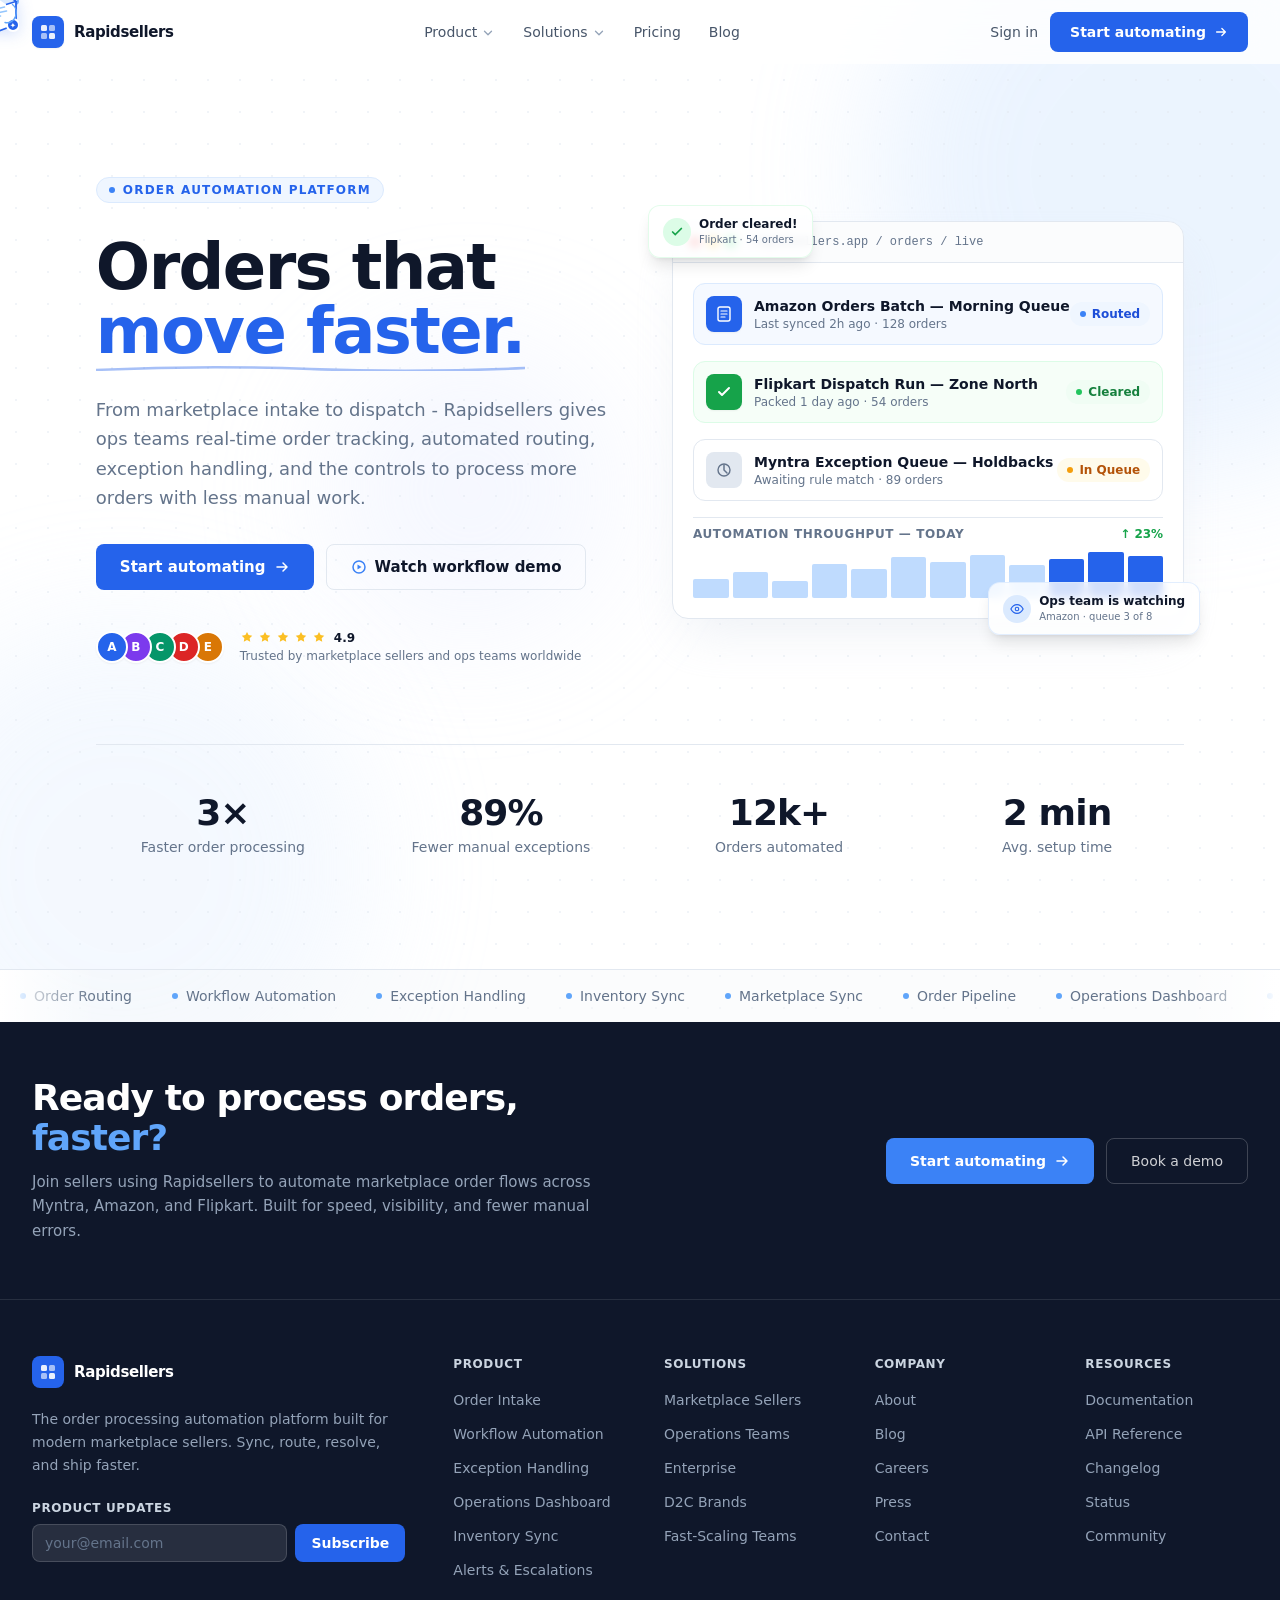
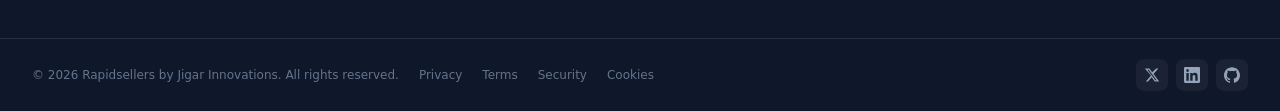
==== commit 882c68d7: "pricing page" ====
--- a/index.html
+++ b/index.html
@@ -1,15 +1,15 @@
-<!DOCTYPE html><html lang="en"> <head><meta charset="UTF-8"><meta name="viewport" content="width=device-width, initial-scale=1.0"><meta name="description" content="Automate order processing for Myntra, Amazon, Flipkart, and more with a fast, centralized operations platform built for scale."><title>Rapidsellers — Fast Order Processing Automation</title><link rel="icon" type="image/svg+xml" href="/favicon.svg"><link rel="preconnect" href="https://fonts.googleapis.com"><link rel="preconnect" href="https://fonts.gstatic.com" crossorigin><link rel="stylesheet" href="/_astro/faster-deals-automation.BWbL5RlS.css">
-<link rel="stylesheet" href="/_astro/index.B5_V-yss.css">
-<style>html,html *{cursor:none!important}#pf-cursor,#pf-trail,#pf-label,#pf-ring{position:fixed;top:0;left:0;pointer-events:none;z-index:99999;will-change:transform}#pf-cursor{margin:-4px 0 0 -13px}#pf-cursor-svg{transition:transform .22s cubic-bezier(.34,1.56,.64,1),filter .25s ease;filter:drop-shadow(0 2px 8px rgba(37,99,235,.22));transform-origin:13px 4px}#pfc-body,#pfc-fold-bg,#pfc-fold-border,#pfc-l1,#pfc-l2,#pfc-l3{transition:stroke .25s ease,fill .25s ease}#pfc-dot{transition:fill .25s ease,r .2s ease}#pf-trail{width:5px;height:5px;border-radius:50%;background:#2563eb;opacity:.3;margin:-2.5px 0 0 -2.5px;transition:background .3s ease;z-index:99998}#pf-label{font-family:Inter,system-ui,sans-serif;font-size:9.5px;font-weight:800;letter-spacing:.07em;text-transform:uppercase;color:#fff;background:#2563eb;padding:3px 9px 3px 8px;border-radius:20px;white-space:nowrap;opacity:0;margin:-6px 0 0 22px;transition:opacity .18s ease,background .25s ease;z-index:99999}#pf-label.pfc-visible{opacity:1}#pf-ring{width:0;height:0;border-radius:50%;border:2px solid rgba(37,99,235,.55);opacity:0;margin:0;z-index:99997}#pf-ring.pfc-burst{animation:pfBurst .5s cubic-bezier(.22,1,.36,1) forwards}@keyframes pfBurst{0%{width:0;height:0;margin:0;opacity:.9}to{width:44px;height:44px;margin:-22px 0 0 -22px;opacity:0}}#pf-cursor.pfc-clicking #pf-cursor-svg{transform:scale(.85)!important}#pf-cursor.pfc-hidden,#pf-trail.pfc-hidden,#pf-label.pfc-hidden{opacity:0!important}input,textarea,select{cursor:text!important}
-</style><script type="module" src="/_astro/hoisted.CmuS3ypC.js"></script></head> <body> <!-- Proposal-themed custom cursor (desktop only) --> <!-- Cursor: mini proposal document --><div id="pf-cursor" aria-hidden="true"> <svg id="pf-cursor-svg" width="34" height="40" viewBox="0 0 34 40" fill="none" xmlns="http://www.w3.org/2000/svg"> <!-- Document shadow (depth) --> <rect x="5" y="5" width="22" height="28" rx="3.5" fill="rgba(37,99,235,0.08)"></rect> <!-- Document body --> <rect id="pfc-body" x="3" y="2" width="22" height="28" rx="3.5" fill="#ffffff" stroke="#2563eb" stroke-width="1.8"></rect> <!-- Folded corner --> <path id="pfc-fold-bg" d="M17 2 L25 2 L25 10 L17 10 Z" fill="#dbeafe"></path> <path id="pfc-fold-border" d="M17 2 L25 2 L25 10" stroke="#2563eb" stroke-width="1.4" fill="none"></path> <path d="M17 2 L25 10" stroke="#2563eb" stroke-width="1.4"></path> <!-- Content lines --> <line id="pfc-l1" x1="7" y1="14" x2="19" y2="14" stroke="#93c5fd" stroke-width="1.6" stroke-linecap="round"></line> <line id="pfc-l2" x1="7" y1="18" x2="21" y2="18" stroke="#93c5fd" stroke-width="1.6" stroke-linecap="round"></line> <line id="pfc-l3" x1="7" y1="22" x2="16" y2="22" stroke="#93c5fd" stroke-width="1.6" stroke-linecap="round"></line> <!-- Status badge (circle) --> <circle id="pfc-dot" cx="27" cy="32" r="6" fill="#2563eb" stroke="#fff" stroke-width="2"></circle> <!-- Status icon inside badge --> <text id="pfc-icon" x="27" y="35.2" text-anchor="middle" font-size="7.5" fill="white" font-family="system-ui, sans-serif" font-weight="700"></text> </svg> </div> <!-- Lagging trail dot --> <div id="pf-trail" aria-hidden="true"></div> <!-- Stage label bubble --> <div id="pf-label" aria-hidden="true"></div> <!-- Click burst ring --> <div id="pf-ring" aria-hidden="true"></div>     <header id="navbar" class="fixed top-0 left-0 right-0 z-50 transition-all duration-300 bg-white/80 backdrop-blur-md"> <nav class="max-w-7xl mx-auto px-4 sm:px-6 lg:px-8"> <div class="flex items-center justify-between h-16"> <!-- Logo --> <a href="/" class="flex items-center gap-2.5 flex-shrink-0 group"> <div class="w-8 h-8 rounded-lg bg-brand-600 flex items-center justify-center shadow-sm group-hover:shadow-brand-300/40 transition-shadow duration-300"> <svg width="18" height="18" viewBox="0 0 18 18" fill="none" xmlns="http://www.w3.org/2000/svg"> <rect x="2" y="2" width="6" height="6" rx="1.5" fill="white" opacity="0.9"></rect> <rect x="10" y="2" width="6" height="6" rx="1.5" fill="white" opacity="0.6"></rect> <rect x="2" y="10" width="6" height="6" rx="1.5" fill="white" opacity="0.6"></rect> <rect x="10" y="10" width="6" height="6" rx="1.5" fill="white" opacity="0.9"></rect> </svg> </div> <span class="text-[15px] font-bold tracking-tight text-ink">Rapidsellers</span> </a> <!-- Desktop Nav --> <ul class="hidden md:flex items-center gap-1"> <li class="relative dropdown-trigger">  <button class="nav-link flex items-center gap-1 px-3 py-2 rounded-md hover:bg-surface transition-colors"> Product <svg class="w-3.5 h-3.5 text-slate-400 mt-px" fill="none" viewBox="0 0 16 16"> <path d="M4 6l4 4 4-4" stroke="currentColor" stroke-width="1.5" stroke-linecap="round" stroke-linejoin="round"></path> </svg> </button> <div class="dropdown-menu"> <div class="p-1.5"> <a href="#" class="flex flex-col px-3 py-2.5 rounded-lg hover:bg-brand-50 group transition-colors"> <span class="text-sm font-medium text-ink group-hover:text-brand-700 transition-colors">Proposal Builder</span> <span class="text-xs text-muted mt-0.5">Draft winning proposals fast</span> </a><a href="#" class="flex flex-col px-3 py-2.5 rounded-lg hover:bg-brand-50 group transition-colors"> <span class="text-sm font-medium text-ink group-hover:text-brand-700 transition-colors">Approval Workflows</span> <span class="text-xs text-muted mt-0.5">Multi-stage sign-off flows</span> </a><a href="#" class="flex flex-col px-3 py-2.5 rounded-lg hover:bg-brand-50 group transition-colors"> <span class="text-sm font-medium text-ink group-hover:text-brand-700 transition-colors">Client Portal</span> <span class="text-xs text-muted mt-0.5">Shared space for clients</span> </a><a href="#" class="flex flex-col px-3 py-2.5 rounded-lg hover:bg-brand-50 group transition-colors"> <span class="text-sm font-medium text-ink group-hover:text-brand-700 transition-colors">Inventory Sync</span> <span class="text-xs text-muted mt-0.5">Track every revision</span> </a> </div> </div>  </li><li class="relative dropdown-trigger">  <button class="nav-link flex items-center gap-1 px-3 py-2 rounded-md hover:bg-surface transition-colors"> Solutions <svg class="w-3.5 h-3.5 text-slate-400 mt-px" fill="none" viewBox="0 0 16 16"> <path d="M4 6l4 4 4-4" stroke="currentColor" stroke-width="1.5" stroke-linecap="round" stroke-linejoin="round"></path> </svg> </button> <div class="dropdown-menu"> <div class="p-1.5"> <a href="#" class="flex flex-col px-3 py-2.5 rounded-lg hover:bg-brand-50 group transition-colors"> <span class="text-sm font-medium text-ink group-hover:text-brand-700 transition-colors">Sales Teams</span> <span class="text-xs text-muted mt-0.5">Close deals 3× faster</span> </a><a href="#" class="flex flex-col px-3 py-2.5 rounded-lg hover:bg-brand-50 group transition-colors"> <span class="text-sm font-medium text-ink group-hover:text-brand-700 transition-colors">Agencies</span> <span class="text-xs text-muted mt-0.5">Manage 100s of proposals</span> </a><a href="#" class="flex flex-col px-3 py-2.5 rounded-lg hover:bg-brand-50 group transition-colors"> <span class="text-sm font-medium text-ink group-hover:text-brand-700 transition-colors">Enterprise</span> <span class="text-xs text-muted mt-0.5">Custom workflows at scale</span> </a><a href="#" class="flex flex-col px-3 py-2.5 rounded-lg hover:bg-brand-50 group transition-colors"> <span class="text-sm font-medium text-ink group-hover:text-brand-700 transition-colors">Startups</span> <span class="text-xs text-muted mt-0.5">Lightweight, fast setup</span> </a> </div> </div>  </li><li class="relative dropdown-trigger"> <a href="#" class="nav-link px-3 py-2 rounded-md hover:bg-surface transition-colors"> Pricing </a> </li><li class="relative dropdown-trigger"> <a href="/blog" class="nav-link px-3 py-2 rounded-md hover:bg-surface transition-colors"> Blog </a> </li> </ul> <!-- CTA --> <div class="hidden md:flex items-center gap-3"> <a href="#" class="btn-ghost text-sm text-slate-600 hover:text-ink font-medium">Sign in</a> <a href="#" class="btn-primary text-sm">
-Start free trial
-<svg class="w-3.5 h-3.5" fill="none" viewBox="0 0 16 16"> <path d="M3 8h10M9 4l4 4-4 4" stroke="currentColor" stroke-width="1.5" stroke-linecap="round" stroke-linejoin="round"></path> </svg> </a> </div> <!-- Mobile hamburger --> <button id="menu-btn" class="md:hidden p-2 rounded-lg hover:bg-surface transition-colors" aria-label="Menu"> <svg class="w-5 h-5 text-ink" fill="none" viewBox="0 0 20 20"> <path d="M3 5h14M3 10h14M3 15h14" stroke="currentColor" stroke-width="1.5" stroke-linecap="round"></path> </svg> </button> </div> <!-- Mobile Menu --> <div id="mobile-menu" class="hidden md:hidden border-t border-border pb-4 pt-3"> <div class="space-y-1"> <p class="px-3 py-1.5 text-xs font-semibold text-muted uppercase tracking-wider">Product</p> <a href="#" class="flex items-center gap-2 px-3 py-2 rounded-lg text-sm text-ink hover:bg-surface"> <span class="w-1 h-1 rounded-full bg-brand-400 flex-shrink-0"></span> Proposal Builder </a><a href="#" class="flex items-center gap-2 px-3 py-2 rounded-lg text-sm text-ink hover:bg-surface"> <span class="w-1 h-1 rounded-full bg-brand-400 flex-shrink-0"></span> Approval Workflows </a><a href="#" class="flex items-center gap-2 px-3 py-2 rounded-lg text-sm text-ink hover:bg-surface"> <span class="w-1 h-1 rounded-full bg-brand-400 flex-shrink-0"></span> Client Portal </a><a href="#" class="flex items-center gap-2 px-3 py-2 rounded-lg text-sm text-ink hover:bg-surface"> <span class="w-1 h-1 rounded-full bg-brand-400 flex-shrink-0"></span> Inventory Sync </a> </div><div class="space-y-1"> <p class="px-3 py-1.5 text-xs font-semibold text-muted uppercase tracking-wider">Solutions</p> <a href="#" class="flex items-center gap-2 px-3 py-2 rounded-lg text-sm text-ink hover:bg-surface"> <span class="w-1 h-1 rounded-full bg-brand-400 flex-shrink-0"></span> Sales Teams </a><a href="#" class="flex items-center gap-2 px-3 py-2 rounded-lg text-sm text-ink hover:bg-surface"> <span class="w-1 h-1 rounded-full bg-brand-400 flex-shrink-0"></span> Agencies </a><a href="#" class="flex items-center gap-2 px-3 py-2 rounded-lg text-sm text-ink hover:bg-surface"> <span class="w-1 h-1 rounded-full bg-brand-400 flex-shrink-0"></span> Enterprise </a><a href="#" class="flex items-center gap-2 px-3 py-2 rounded-lg text-sm text-ink hover:bg-surface"> <span class="w-1 h-1 rounded-full bg-brand-400 flex-shrink-0"></span> Startups </a> </div><div class="space-y-1"> <p class="px-3 py-1.5 text-xs font-semibold text-muted uppercase tracking-wider">Pricing</p> <a href="#" class="flex px-3 py-2 rounded-lg text-sm text-ink hover:bg-surface">Pricing</a> </div><div class="space-y-1"> <p class="px-3 py-1.5 text-xs font-semibold text-muted uppercase tracking-wider">Blog</p> <a href="/blog" class="flex px-3 py-2 rounded-lg text-sm text-ink hover:bg-surface">Blog</a> </div> <div class="px-3 pt-4 space-y-2 border-t border-border mt-3"> <a href="#" class="block text-center py-2.5 text-sm font-medium text-ink">Sign in</a> <a href="#" class="btn-primary w-full justify-center">Start free trial</a> </div> </div> </nav> </header> <main id="main-content"> <section class="relative min-h-screen flex flex-col justify-center overflow-hidden bg-white pt-16"> <!-- Gradient orbs --> <div class="hero-orb w-[600px] h-[600px] bg-brand-200 -top-32 -right-48"></div> <div class="hero-orb w-[500px] h-[500px] bg-blue-100 -bottom-24 -left-32"></div> <div class="hero-orb w-[300px] h-[300px] bg-indigo-100 top-1/3 left-1/4"></div> <!-- Grid pattern overlay --> <div class="absolute inset-0 pointer-events-none" style="background-image: radial-gradient(circle, #e2e8f0 1px, transparent 1px); background-size: 32px 32px; opacity: 0.5;"></div> <div class="relative max-w-7xl mx-auto px-4 sm:px-6 lg:px-8 py-20 lg:py-28"> <div class="grid lg:grid-cols-2 gap-12 lg:gap-16 items-center"> <!-- Left: Copy --> <div class="space-y-8"> <div class="reveal" style="transition-delay: 0ms"> <span class="section-label"> <span class="w-1.5 h-1.5 rounded-full bg-brand-500 animate-pulse-slow"></span>
+<!DOCTYPE html><html lang="en"> <head><meta charset="UTF-8"><meta name="viewport" content="width=device-width, initial-scale=1.0"><meta name="description" content="Automate order processing for Myntra, Amazon, Flipkart, and more with a fast, centralized operations platform built for scale."><title>Rapidsellers — Fast Order Processing Automation</title><link rel="icon" type="image/svg+xml" href="/favicon.svg"><link rel="preconnect" href="https://fonts.googleapis.com"><link rel="preconnect" href="https://fonts.gstatic.com" crossorigin><link rel="stylesheet" href="/_astro/faster-deals-automation.D9K2PXtb.css">
+<link rel="stylesheet" href="/_astro/index.BEs_39U-.css">
+<style>html,html *{cursor:none!important}#pf-cursor,#pf-trail,#pf-trail-2,#pf-trail-3,#pf-label,#pf-ring{position:fixed;top:0;left:0;pointer-events:none;z-index:99999;will-change:transform}#pf-cursor{margin:-6px 0 0 -15px}#pf-cursor-svg{transition:transform .22s cubic-bezier(.34,1.56,.64,1),filter .25s ease;filter:drop-shadow(0 2px 8px rgba(37,99,235,.22));transform-origin:15px 6px}#pf-cursor:before{content:"";position:absolute;inset:2px 1px auto auto;width:8px;height:8px;border-radius:999px;background:radial-gradient(circle,#fffffff2 0 28%,#60a5fad9 30% 100%);filter:blur(.2px);opacity:.95;transform:translate(1px,1px)}#pfc-body,#pfc-fold-bg,#pfc-fold-border,#pfc-l1,#pfc-l2,#pfc-l3,#pfc-orbit,#pfc-glint{transition:stroke .25s ease,fill .25s ease}#pfc-dot{transition:fill .25s ease,r .2s ease}#pf-trail{width:5px;height:5px;border-radius:50%;background:#2563eb;opacity:.3;margin:-2.5px 0 0 -2.5px;transition:background .3s ease;z-index:99998}#pf-trail-2,#pf-trail-3{width:10px;height:10px;border-radius:50%;background:#2563eb2e;margin:-5px 0 0 -5px;z-index:99997;filter:blur(.3px)}#pf-trail-3{width:16px;height:16px;margin:-8px 0 0 -8px;background:#2563eb14;z-index:99996}#pf-label{font-family:Inter,system-ui,sans-serif;font-size:9.5px;font-weight:800;letter-spacing:.07em;text-transform:uppercase;color:#fff;background:#2563eb;padding:3px 9px 3px 8px;border-radius:20px;white-space:nowrap;opacity:0;margin:-6px 0 0 22px;transition:opacity .18s ease,background .25s ease;z-index:99999}#pf-label.pfc-visible{opacity:1}#pf-ring{width:0;height:0;border-radius:50%;border:2px solid rgba(37,99,235,.55);opacity:0;margin:0;z-index:99997}#pf-ring.pfc-burst{animation:pfBurst .5s cubic-bezier(.22,1,.36,1) forwards}@keyframes pfBurst{0%{width:0;height:0;margin:0;opacity:1}70%{width:58px;height:58px;margin:-29px 0 0 -29px;opacity:.55}to{width:74px;height:74px;margin:-37px 0 0 -37px;opacity:0}}#pf-cursor.pfc-clicking #pf-cursor-svg{transform:scale(.88) rotate(-6deg)!important}#pf-cursor.pfc-surge #pf-cursor-svg{animation:pfSurge .65s cubic-bezier(.2,1,.2,1)}@keyframes pfSurge{0%{transform:scale(1) rotate(0)}30%{transform:scale(1.18) rotate(7deg)}65%{transform:scale(.95) rotate(-4deg)}to{transform:scale(1) rotate(0)}}#pf-cursor.pfc-hidden,#pf-trail.pfc-hidden,#pf-label.pfc-hidden{opacity:0!important}input,textarea,select{cursor:text!important}
+</style><script type="module" src="/_astro/hoisted.DUof4vRk.js"></script></head> <body> <!-- Proposal-themed custom cursor (desktop only) --> <!-- Cursor: mini shipment card --><div id="pf-cursor" aria-hidden="true"> <svg id="pf-cursor-svg" width="34" height="40" viewBox="0 0 34 40" fill="none" xmlns="http://www.w3.org/2000/svg"> <!-- Package shadow (depth) --> <path d="M4 7.5 L22.5 2.5 L28 8.5 L28 31.5 L9.5 34.5 L4 28.5 Z" fill="rgba(37,99,235,0.08)"></path> <!-- Package body --> <path id="pfc-body" d="M2.5 5.5 L21 0.5 L31 7.5 L31 30.5 L12.5 37.5 L2.5 30.5 Z" fill="#ffffff" stroke="#2563eb" stroke-width="1.8"></path> <!-- Folded delivery flap --> <path id="pfc-fold-bg" d="M21 0.5 L31 7.5 L21 10.5 L11 3.5 Z" fill="#dbeafe"></path> <path id="pfc-fold-border" d="M21 0.5 L31 7.5 L21 10.5" stroke="#2563eb" stroke-width="1.4" fill="none"></path> <path d="M21 0.5 L11 3.5" stroke="#2563eb" stroke-width="1.4"></path> <!-- Order lines --> <line id="pfc-l1" x1="7" y1="16" x2="19.5" y2="13" stroke="#93c5fd" stroke-width="1.6" stroke-linecap="round"></line> <line id="pfc-l2" x1="7" y1="20" x2="21.5" y2="17" stroke="#93c5fd" stroke-width="1.6" stroke-linecap="round"></line> <line id="pfc-l3" x1="7" y1="24" x2="15.5" y2="22" stroke="#93c5fd" stroke-width="1.6" stroke-linecap="round"></line> <!-- Status badge (circle) --> <circle id="pfc-dot" cx="28" cy="31" r="6" fill="#2563eb" stroke="#fff" stroke-width="2"></circle> <path id="pfc-orbit" d="M27.5 10.5 C31 13, 32 18, 30.5 22.5 C29 27, 24.5 29.5, 20 28.5" stroke="#60a5fa" stroke-width="1.4" stroke-linecap="round" fill="none"></path> <circle id="pfc-glint" cx="24" cy="6.5" r="1.6" fill="#dbeafe"></circle> <!-- Status icon inside badge --> <text id="pfc-icon" x="28" y="34.2" text-anchor="middle" font-size="7.5" fill="white" font-family="system-ui, sans-serif" font-weight="700"></text> </svg> </div> <!-- Lagging trail dot --> <div id="pf-trail" aria-hidden="true"></div> <!-- Orbit dots --> <div id="pf-trail-2" aria-hidden="true"></div> <div id="pf-trail-3" aria-hidden="true"></div> <!-- Stage label bubble --> <div id="pf-label" aria-hidden="true"></div> <!-- Click burst ring --> <div id="pf-ring" aria-hidden="true"></div>     <header id="navbar" class="fixed top-0 left-0 right-0 z-50 transition-all duration-300 bg-white/80 backdrop-blur-md"> <nav class="max-w-7xl mx-auto px-4 sm:px-6 lg:px-8"> <div class="flex items-center justify-between h-16"> <!-- Logo --> <a href="/" class="flex items-center gap-2.5 flex-shrink-0 group"> <div class="w-8 h-8 rounded-lg bg-brand-600 flex items-center justify-center shadow-sm group-hover:shadow-brand-300/40 transition-shadow duration-300"> <svg width="18" height="18" viewBox="0 0 18 18" fill="none" xmlns="http://www.w3.org/2000/svg"> <rect x="2" y="2" width="6" height="6" rx="1.5" fill="white" opacity="0.9"></rect> <rect x="10" y="2" width="6" height="6" rx="1.5" fill="white" opacity="0.6"></rect> <rect x="2" y="10" width="6" height="6" rx="1.5" fill="white" opacity="0.6"></rect> <rect x="10" y="10" width="6" height="6" rx="1.5" fill="white" opacity="0.9"></rect> </svg> </div> <span class="text-[15px] font-bold tracking-tight text-ink">Rapidsellers</span> </a> <!-- Desktop Nav --> <ul class="hidden md:flex items-center gap-1"> <li class="relative dropdown-trigger">  <button class="nav-link flex items-center gap-1 px-3 py-2 rounded-md hover:bg-surface transition-colors"> Product <svg class="w-3.5 h-3.5 text-slate-400 mt-px" fill="none" viewBox="0 0 16 16"> <path d="M4 6l4 4 4-4" stroke="currentColor" stroke-width="1.5" stroke-linecap="round" stroke-linejoin="round"></path> </svg> </button> <div class="dropdown-menu"> <div class="p-1.5"> <a href="#" class="flex flex-col px-3 py-2.5 rounded-lg hover:bg-brand-50 group transition-colors"> <span class="text-sm font-medium text-ink group-hover:text-brand-700 transition-colors">Order Intake</span> <span class="text-xs text-muted mt-0.5">Capture marketplace orders instantly</span> </a><a href="#" class="flex flex-col px-3 py-2.5 rounded-lg hover:bg-brand-50 group transition-colors"> <span class="text-sm font-medium text-ink group-hover:text-brand-700 transition-colors">Smart Routing</span> <span class="text-xs text-muted mt-0.5">Send orders to the right workflow</span> </a><a href="#" class="flex flex-col px-3 py-2.5 rounded-lg hover:bg-brand-50 group transition-colors"> <span class="text-sm font-medium text-ink group-hover:text-brand-700 transition-colors">Exception Handling</span> <span class="text-xs text-muted mt-0.5">Resolve blocked orders fast</span> </a><a href="#" class="flex flex-col px-3 py-2.5 rounded-lg hover:bg-brand-50 group transition-colors"> <span class="text-sm font-medium text-ink group-hover:text-brand-700 transition-colors">Live Tracking</span> <span class="text-xs text-muted mt-0.5">Monitor every order in motion</span> </a> </div> </div>  </li><li class="relative dropdown-trigger">  <button class="nav-link flex items-center gap-1 px-3 py-2 rounded-md hover:bg-surface transition-colors"> Solutions <svg class="w-3.5 h-3.5 text-slate-400 mt-px" fill="none" viewBox="0 0 16 16"> <path d="M4 6l4 4 4-4" stroke="currentColor" stroke-width="1.5" stroke-linecap="round" stroke-linejoin="round"></path> </svg> </button> <div class="dropdown-menu"> <div class="p-1.5"> <a href="#" class="flex flex-col px-3 py-2.5 rounded-lg hover:bg-brand-50 group transition-colors"> <span class="text-sm font-medium text-ink group-hover:text-brand-700 transition-colors">Marketplace Sellers</span> <span class="text-xs text-muted mt-0.5">Scale on Myntra, Amazon, Flipkart</span> </a><a href="#" class="flex flex-col px-3 py-2.5 rounded-lg hover:bg-brand-50 group transition-colors"> <span class="text-sm font-medium text-ink group-hover:text-brand-700 transition-colors">Ops Teams</span> <span class="text-xs text-muted mt-0.5">Run fast daily order processing</span> </a><a href="#" class="flex flex-col px-3 py-2.5 rounded-lg hover:bg-brand-50 group transition-colors"> <span class="text-sm font-medium text-ink group-hover:text-brand-700 transition-colors">Enterprise</span> <span class="text-xs text-muted mt-0.5">Automate high-volume workflows</span> </a><a href="#" class="flex flex-col px-3 py-2.5 rounded-lg hover:bg-brand-50 group transition-colors"> <span class="text-sm font-medium text-ink group-hover:text-brand-700 transition-colors">Growing Brands</span> <span class="text-xs text-muted mt-0.5">Launch with minimal setup</span> </a> </div> </div>  </li><li class="relative dropdown-trigger"> <a href="/pricing" class="nav-link px-3 py-2 rounded-md hover:bg-surface transition-colors"> Pricing </a> </li><li class="relative dropdown-trigger"> <a href="/blog" class="nav-link px-3 py-2 rounded-md hover:bg-surface transition-colors"> Blog </a> </li> </ul> <!-- CTA --> <div class="hidden md:flex items-center gap-3"> <a href="#" class="btn-ghost text-sm text-slate-600 hover:text-ink font-medium">Sign in</a> <a href="#" class="btn-primary text-sm">
+Start automating
+<svg class="w-3.5 h-3.5" fill="none" viewBox="0 0 16 16"> <path d="M3 8h10M9 4l4 4-4 4" stroke="currentColor" stroke-width="1.5" stroke-linecap="round" stroke-linejoin="round"></path> </svg> </a> </div> <!-- Mobile hamburger --> <button id="menu-btn" class="md:hidden p-2 rounded-lg hover:bg-surface transition-colors" aria-label="Menu"> <svg class="w-5 h-5 text-ink" fill="none" viewBox="0 0 20 20"> <path d="M3 5h14M3 10h14M3 15h14" stroke="currentColor" stroke-width="1.5" stroke-linecap="round"></path> </svg> </button> </div> <!-- Mobile Menu --> <div id="mobile-menu" class="hidden md:hidden border-t border-border pb-4 pt-3"> <div class="space-y-1"> <p class="px-3 py-1.5 text-xs font-semibold text-muted uppercase tracking-wider">Product</p> <a href="#" class="flex items-center gap-2 px-3 py-2 rounded-lg text-sm text-ink hover:bg-surface"> <span class="w-1 h-1 rounded-full bg-brand-400 flex-shrink-0"></span> Order Intake </a><a href="#" class="flex items-center gap-2 px-3 py-2 rounded-lg text-sm text-ink hover:bg-surface"> <span class="w-1 h-1 rounded-full bg-brand-400 flex-shrink-0"></span> Smart Routing </a><a href="#" class="flex items-center gap-2 px-3 py-2 rounded-lg text-sm text-ink hover:bg-surface"> <span class="w-1 h-1 rounded-full bg-brand-400 flex-shrink-0"></span> Exception Handling </a><a href="#" class="flex items-center gap-2 px-3 py-2 rounded-lg text-sm text-ink hover:bg-surface"> <span class="w-1 h-1 rounded-full bg-brand-400 flex-shrink-0"></span> Live Tracking </a> </div><div class="space-y-1"> <p class="px-3 py-1.5 text-xs font-semibold text-muted uppercase tracking-wider">Solutions</p> <a href="#" class="flex items-center gap-2 px-3 py-2 rounded-lg text-sm text-ink hover:bg-surface"> <span class="w-1 h-1 rounded-full bg-brand-400 flex-shrink-0"></span> Marketplace Sellers </a><a href="#" class="flex items-center gap-2 px-3 py-2 rounded-lg text-sm text-ink hover:bg-surface"> <span class="w-1 h-1 rounded-full bg-brand-400 flex-shrink-0"></span> Ops Teams </a><a href="#" class="flex items-center gap-2 px-3 py-2 rounded-lg text-sm text-ink hover:bg-surface"> <span class="w-1 h-1 rounded-full bg-brand-400 flex-shrink-0"></span> Enterprise </a><a href="#" class="flex items-center gap-2 px-3 py-2 rounded-lg text-sm text-ink hover:bg-surface"> <span class="w-1 h-1 rounded-full bg-brand-400 flex-shrink-0"></span> Growing Brands </a> </div><div class="space-y-1"> <p class="px-3 py-1.5 text-xs font-semibold text-muted uppercase tracking-wider">Pricing</p> <a href="/pricing" class="flex px-3 py-2 rounded-lg text-sm text-ink hover:bg-surface">Pricing</a> </div><div class="space-y-1"> <p class="px-3 py-1.5 text-xs font-semibold text-muted uppercase tracking-wider">Blog</p> <a href="/blog" class="flex px-3 py-2 rounded-lg text-sm text-ink hover:bg-surface">Blog</a> </div> <div class="px-3 pt-4 space-y-2 border-t border-border mt-3"> <a href="#" class="block text-center py-2.5 text-sm font-medium text-ink">Sign in</a> <a href="#" class="btn-primary w-full justify-center">Start automating</a> </div> </div> </nav> </header> <main id="main-content"> <section class="relative min-h-screen flex flex-col justify-center overflow-hidden bg-white pt-16"> <!-- Gradient orbs --> <div class="hero-orb w-[600px] h-[600px] bg-brand-200 -top-32 -right-48"></div> <div class="hero-orb w-[500px] h-[500px] bg-blue-100 -bottom-24 -left-32"></div> <div class="hero-orb w-[300px] h-[300px] bg-indigo-100 top-1/3 left-1/4"></div> <!-- Grid pattern overlay --> <div class="absolute inset-0 pointer-events-none" style="background-image: radial-gradient(circle, #e2e8f0 1px, transparent 1px); background-size: 32px 32px; opacity: 0.5;"></div> <div class="relative max-w-7xl mx-auto px-4 sm:px-6 lg:px-8 py-20 lg:py-28"> <div class="grid lg:grid-cols-2 gap-12 lg:gap-16 items-center"> <!-- Left: Copy --> <div class="space-y-8"> <div class="reveal" style="transition-delay: 0ms"> <span class="section-label"> <span class="w-1.5 h-1.5 rounded-full bg-brand-500 animate-pulse-slow"></span>
 Order Automation Platform
 </span> </div> <div class="reveal" style="transition-delay: 100ms"> <h1 class="text-5xl sm:text-6xl lg:text-[64px] font-black leading-[1.05] tracking-tight text-ink">
 Orders that<br> <span class="relative inline-block"> <span class="text-brand-600">move faster.</span> <svg class="absolute -bottom-2 left-0 w-full" height="6" viewBox="0 0 200 6" fill="none" preserveAspectRatio="none"> <path d="M0 5 Q50 0 100 4 Q150 8 200 3" stroke="#2563eb" stroke-width="2.5" stroke-linecap="round" fill="none" opacity="0.4"></path> </svg> </span> </h1> </div> <div class="reveal" style="transition-delay: 200ms"> <p class="text-lg text-muted leading-relaxed max-w-lg">
-From first draft to signed contract — Rapidsellers gives sales and business teams
-            real-time proposal tracking, automated approvals, client engagement insights,
-            and the analytics to win more revenue, faster.
+From marketplace intake to dispatch - Rapidsellers gives ops teams
+            real-time order tracking, automated routing, exception handling,
+            and the controls to process more orders with less manual work.
 </p> </div> <div class="reveal flex flex-wrap gap-3" style="transition-delay: 300ms"> <a href="#" class="btn-primary px-6 py-3 text-[15px]">
 Start automating
 <svg class="w-4 h-4" fill="none" viewBox="0 0 16 16"> <path d="M3 8h10M9 4l4 4-4 4" stroke="currentColor" stroke-width="1.5" stroke-linecap="round" stroke-linejoin="round"></path> </svg> </a> <a href="#" class="btn-secondary px-6 py-3 text-[15px]"> <svg class="w-4 h-4 text-brand-500" fill="none" viewBox="0 0 16 16"> <circle cx="8" cy="8" r="6" stroke="currentColor" stroke-width="1.5"></circle> <path d="M6.5 5.5l4 2.5-4 2.5V5.5z" fill="currentColor"></path> </svg>
@@ -20,16 +20,16 @@
 Cleared
 </span> </div> <!-- Proposal row 3 --> <div class="flex items-center justify-between p-3 rounded-xl border border-border hover:bg-surface transition-colors cursor-pointer"> <div class="flex items-center gap-3"> <div class="w-9 h-9 rounded-lg bg-slate-200 flex items-center justify-center"> <svg class="w-4 h-4 text-slate-500" fill="none" viewBox="0 0 16 16"> <path d="M8 3v5l3 3" stroke="currentColor" stroke-width="1.5" stroke-linecap="round"></path> <circle cx="8" cy="8" r="6" stroke="currentColor" stroke-width="1.4"></circle> </svg> </div> <div> <p class="text-sm font-semibold text-ink">Myntra Exception Queue — Holdbacks</p> <p class="text-xs text-muted">Awaiting rule match · 89 orders</p> </div> </div> <span class="status-review"> <span class="w-1.5 h-1.5 rounded-full bg-amber-500"></span>
 In Queue
-</span> </div> <!-- Analytics mini bar --> <div class="pt-2 border-t border-border"> <div class="flex items-center justify-between mb-2"> <p class="text-xs font-semibold text-muted uppercase tracking-wider">Automation Throughput — Today</p> <span class="text-xs font-bold text-green-600">↑ 23%</span> </div> <div class="flex items-end gap-1 h-12"> <div class="flex-1 rounded-sm bg-brand-200 transition-all duration-300" style="height: 40%; background: #bfdbfe; animation: fadeUp 0.4s ease 0ms both"></div><div class="flex-1 rounded-sm bg-brand-200 transition-all duration-300" style="height: 55%; background: #bfdbfe; animation: fadeUp 0.4s ease 60ms both"></div><div class="flex-1 rounded-sm bg-brand-200 transition-all duration-300" style="height: 35%; background: #bfdbfe; animation: fadeUp 0.4s ease 120ms both"></div><div class="flex-1 rounded-sm bg-brand-200 transition-all duration-300" style="height: 70%; background: #bfdbfe; animation: fadeUp 0.4s ease 180ms both"></div><div class="flex-1 rounded-sm bg-brand-200 transition-all duration-300" style="height: 60%; background: #bfdbfe; animation: fadeUp 0.4s ease 240ms both"></div><div class="flex-1 rounded-sm bg-brand-200 transition-all duration-300" style="height: 85%; background: #bfdbfe; animation: fadeUp 0.4s ease 300ms both"></div><div class="flex-1 rounded-sm bg-brand-200 transition-all duration-300" style="height: 75%; background: #bfdbfe; animation: fadeUp 0.4s ease 360ms both"></div><div class="flex-1 rounded-sm bg-brand-200 transition-all duration-300" style="height: 90%; background: #bfdbfe; animation: fadeUp 0.4s ease 420ms both"></div><div class="flex-1 rounded-sm bg-brand-200 transition-all duration-300" style="height: 68%; background: #bfdbfe; animation: fadeUp 0.4s ease 480ms both"></div><div class="flex-1 rounded-sm bg-brand-200 transition-all duration-300" style="height: 82%; background: #2563eb; animation: fadeUp 0.4s ease 540ms both"></div><div class="flex-1 rounded-sm bg-brand-200 transition-all duration-300" style="height: 95%; background: #2563eb; animation: fadeUp 0.4s ease 600ms both"></div><div class="flex-1 rounded-sm bg-brand-200 transition-all duration-300" style="height: 88%; background: #2563eb; animation: fadeUp 0.4s ease 660ms both"></div> </div> </div> </div> </div> <!-- Floating badge 1: approval notification --> <div class="absolute -top-4 -left-6 card-glass px-3.5 py-2.5 rounded-xl shadow-lg border border-green-100/80 animate-float" style="animation-delay: 1s; animation-duration: 7s;"> <div class="flex items-center gap-2"> <div class="w-7 h-7 rounded-full bg-green-100 flex items-center justify-center"> <svg class="w-3.5 h-3.5 text-green-600" fill="none" viewBox="0 0 16 16"> <path d="M13 4L6 11 3 8" stroke="currentColor" stroke-width="2" stroke-linecap="round"></path> </svg> </div> <div> <p class="text-xs font-semibold text-ink">Proposal Cleared!</p> <p class="text-[10px] text-muted">Flipkart · 54 orders</p> </div> </div> </div> <!-- Floating badge 2: client viewed --> <div class="absolute -bottom-4 -right-4 card-glass px-3.5 py-2.5 rounded-xl shadow-lg border border-blue-100/80 animate-float" style="animation-delay: 2.5s; animation-duration: 8s;"> <div class="flex items-center gap-2"> <div class="w-7 h-7 rounded-full bg-blue-100 flex items-center justify-center"> <svg class="w-3.5 h-3.5 text-brand-600" fill="none" viewBox="0 0 16 16"> <path d="M1 8s2.5-5 7-5 7 5 7 5-2.5 5-7 5-7-5-7-5z" stroke="currentColor" stroke-width="1.3"></path> <circle cx="8" cy="8" r="2" stroke="currentColor" stroke-width="1.3"></circle> </svg> </div> <div> <p class="text-xs font-semibold text-ink">Ops team is watching</p> <p class="text-[10px] text-muted">Amazon · queue 3 of 8</p> </div> </div> </div> </div> </div> <!-- Stats row --> <div class="grid grid-cols-2 md:grid-cols-4 gap-6 mt-20 pt-12 border-t border-border reveal" style="transition-delay: 500ms"> <div class="text-center"> <p class="text-4xl font-black text-ink tracking-tight">3×</p> <p class="text-sm text-muted mt-1">Faster order processing</p> </div><div class="text-center"> <p class="text-4xl font-black text-ink tracking-tight">89%</p> <p class="text-sm text-muted mt-1">Fewer manual exceptions</p> </div><div class="text-center"> <p class="text-4xl font-black text-ink tracking-tight">12k+</p> <p class="text-sm text-muted mt-1">Orders automated</p> </div><div class="text-center"> <p class="text-4xl font-black text-ink tracking-tight">2 min</p> <p class="text-sm text-muted mt-1">Avg. setup time</p> </div> </div> </div> <!-- Keyword marquee --> <div class="relative border-t border-border bg-surface/50 py-4 overflow-hidden"> <!-- Fade masks --> <div class="absolute left-0 top-0 bottom-0 w-24 bg-gradient-to-r from-white to-transparent z-10 pointer-events-none"></div> <div class="absolute right-0 top-0 bottom-0 w-24 bg-gradient-to-l from-white to-transparent z-10 pointer-events-none"></div> <div class="overflow-hidden"> <div class="marquee-track"> <span class="inline-flex items-center gap-2 mx-5 text-sm text-slate-500 font-medium whitespace-nowrap"> <span class="w-1.5 h-1.5 rounded-full bg-brand-400"></span> Order Routing </span><span class="inline-flex items-center gap-2 mx-5 text-sm text-slate-500 font-medium whitespace-nowrap"> <span class="w-1.5 h-1.5 rounded-full bg-brand-400"></span> Workflow Automation </span><span class="inline-flex items-center gap-2 mx-5 text-sm text-slate-500 font-medium whitespace-nowrap"> <span class="w-1.5 h-1.5 rounded-full bg-brand-400"></span> Exception Handling </span><span class="inline-flex items-center gap-2 mx-5 text-sm text-slate-500 font-medium whitespace-nowrap"> <span class="w-1.5 h-1.5 rounded-full bg-brand-400"></span> Inventory Sync </span><span class="inline-flex items-center gap-2 mx-5 text-sm text-slate-500 font-medium whitespace-nowrap"> <span class="w-1.5 h-1.5 rounded-full bg-brand-400"></span> Marketplace Sync </span><span class="inline-flex items-center gap-2 mx-5 text-sm text-slate-500 font-medium whitespace-nowrap"> <span class="w-1.5 h-1.5 rounded-full bg-brand-400"></span> Order Pipeline </span><span class="inline-flex items-center gap-2 mx-5 text-sm text-slate-500 font-medium whitespace-nowrap"> <span class="w-1.5 h-1.5 rounded-full bg-brand-400"></span> Operations Dashboard </span><span class="inline-flex items-center gap-2 mx-5 text-sm text-slate-500 font-medium whitespace-nowrap"> <span class="w-1.5 h-1.5 rounded-full bg-brand-400"></span> Shipment Coordination </span><span class="inline-flex items-center gap-2 mx-5 text-sm text-slate-500 font-medium whitespace-nowrap"> <span class="w-1.5 h-1.5 rounded-full bg-brand-400"></span> Status Monitoring </span><span class="inline-flex items-center gap-2 mx-5 text-sm text-slate-500 font-medium whitespace-nowrap"> <span class="w-1.5 h-1.5 rounded-full bg-brand-400"></span> Revenue Ops </span><span class="inline-flex items-center gap-2 mx-5 text-sm text-slate-500 font-medium whitespace-nowrap"> <span class="w-1.5 h-1.5 rounded-full bg-brand-400"></span> Alerts </span><span class="inline-flex items-center gap-2 mx-5 text-sm text-slate-500 font-medium whitespace-nowrap"> <span class="w-1.5 h-1.5 rounded-full bg-brand-400"></span> Smart Rules </span><span class="inline-flex items-center gap-2 mx-5 text-sm text-slate-500 font-medium whitespace-nowrap"> <span class="w-1.5 h-1.5 rounded-full bg-brand-400"></span> Order Routing </span><span class="inline-flex items-center gap-2 mx-5 text-sm text-slate-500 font-medium whitespace-nowrap"> <span class="w-1.5 h-1.5 rounded-full bg-brand-400"></span> Workflow Automation </span><span class="inline-flex items-center gap-2 mx-5 text-sm text-slate-500 font-medium whitespace-nowrap"> <span class="w-1.5 h-1.5 rounded-full bg-brand-400"></span> Exception Handling </span><span class="inline-flex items-center gap-2 mx-5 text-sm text-slate-500 font-medium whitespace-nowrap"> <span class="w-1.5 h-1.5 rounded-full bg-brand-400"></span> Inventory Sync </span><span class="inline-flex items-center gap-2 mx-5 text-sm text-slate-500 font-medium whitespace-nowrap"> <span class="w-1.5 h-1.5 rounded-full bg-brand-400"></span> Marketplace Sync </span><span class="inline-flex items-center gap-2 mx-5 text-sm text-slate-500 font-medium whitespace-nowrap"> <span class="w-1.5 h-1.5 rounded-full bg-brand-400"></span> Order Pipeline </span><span class="inline-flex items-center gap-2 mx-5 text-sm text-slate-500 font-medium whitespace-nowrap"> <span class="w-1.5 h-1.5 rounded-full bg-brand-400"></span> Operations Dashboard </span><span class="inline-flex items-center gap-2 mx-5 text-sm text-slate-500 font-medium whitespace-nowrap"> <span class="w-1.5 h-1.5 rounded-full bg-brand-400"></span> Shipment Coordination </span><span class="inline-flex items-center gap-2 mx-5 text-sm text-slate-500 font-medium whitespace-nowrap"> <span class="w-1.5 h-1.5 rounded-full bg-brand-400"></span> Status Monitoring </span><span class="inline-flex items-center gap-2 mx-5 text-sm text-slate-500 font-medium whitespace-nowrap"> <span class="w-1.5 h-1.5 rounded-full bg-brand-400"></span> Revenue Ops </span><span class="inline-flex items-center gap-2 mx-5 text-sm text-slate-500 font-medium whitespace-nowrap"> <span class="w-1.5 h-1.5 rounded-full bg-brand-400"></span> Alerts </span><span class="inline-flex items-center gap-2 mx-5 text-sm text-slate-500 font-medium whitespace-nowrap"> <span class="w-1.5 h-1.5 rounded-full bg-brand-400"></span> Smart Rules </span> </div> </div> </div> </section> </main> <footer class="bg-ink text-white"> <!-- Top CTA strip --> <div class="border-b border-white/10"> <div class="max-w-7xl mx-auto px-4 sm:px-6 lg:px-8 py-14"> <div class="flex flex-col lg:flex-row items-start lg:items-center justify-between gap-8"> <div class="max-w-xl"> <h2 class="text-3xl sm:text-4xl font-black tracking-tight leading-tight">
-Ready to close more deals,<br> <span class="text-brand-400">faster?</span> </h2> <p class="text-slate-400 mt-3 text-[15px] leading-relaxed">
-Join 1,200+ sales teams using Rapidsellers to track proposals from draft to deal.
-            Free for 14 days. No credit card required.
+</span> </div> <!-- Analytics mini bar --> <div class="pt-2 border-t border-border"> <div class="flex items-center justify-between mb-2"> <p class="text-xs font-semibold text-muted uppercase tracking-wider">Automation Throughput — Today</p> <span class="text-xs font-bold text-green-600">↑ 23%</span> </div> <div class="flex items-end gap-1 h-12"> <div class="flex-1 rounded-sm bg-brand-200 transition-all duration-300" style="height: 40%; background: #bfdbfe; animation: fadeUp 0.4s ease 0ms both"></div><div class="flex-1 rounded-sm bg-brand-200 transition-all duration-300" style="height: 55%; background: #bfdbfe; animation: fadeUp 0.4s ease 60ms both"></div><div class="flex-1 rounded-sm bg-brand-200 transition-all duration-300" style="height: 35%; background: #bfdbfe; animation: fadeUp 0.4s ease 120ms both"></div><div class="flex-1 rounded-sm bg-brand-200 transition-all duration-300" style="height: 70%; background: #bfdbfe; animation: fadeUp 0.4s ease 180ms both"></div><div class="flex-1 rounded-sm bg-brand-200 transition-all duration-300" style="height: 60%; background: #bfdbfe; animation: fadeUp 0.4s ease 240ms both"></div><div class="flex-1 rounded-sm bg-brand-200 transition-all duration-300" style="height: 85%; background: #bfdbfe; animation: fadeUp 0.4s ease 300ms both"></div><div class="flex-1 rounded-sm bg-brand-200 transition-all duration-300" style="height: 75%; background: #bfdbfe; animation: fadeUp 0.4s ease 360ms both"></div><div class="flex-1 rounded-sm bg-brand-200 transition-all duration-300" style="height: 90%; background: #bfdbfe; animation: fadeUp 0.4s ease 420ms both"></div><div class="flex-1 rounded-sm bg-brand-200 transition-all duration-300" style="height: 68%; background: #bfdbfe; animation: fadeUp 0.4s ease 480ms both"></div><div class="flex-1 rounded-sm bg-brand-200 transition-all duration-300" style="height: 82%; background: #2563eb; animation: fadeUp 0.4s ease 540ms both"></div><div class="flex-1 rounded-sm bg-brand-200 transition-all duration-300" style="height: 95%; background: #2563eb; animation: fadeUp 0.4s ease 600ms both"></div><div class="flex-1 rounded-sm bg-brand-200 transition-all duration-300" style="height: 88%; background: #2563eb; animation: fadeUp 0.4s ease 660ms both"></div> </div> </div> </div> </div> <!-- Floating badge 1: approval notification --> <div class="absolute -top-4 -left-6 card-glass px-3.5 py-2.5 rounded-xl shadow-lg border border-green-100/80 animate-float" style="animation-delay: 1s; animation-duration: 7s;"> <div class="flex items-center gap-2"> <div class="w-7 h-7 rounded-full bg-green-100 flex items-center justify-center"> <svg class="w-3.5 h-3.5 text-green-600" fill="none" viewBox="0 0 16 16"> <path d="M13 4L6 11 3 8" stroke="currentColor" stroke-width="2" stroke-linecap="round"></path> </svg> </div> <div> <p class="text-xs font-semibold text-ink">Order cleared!</p> <p class="text-[10px] text-muted">Flipkart · 54 orders</p> </div> </div> </div> <!-- Floating badge 2: client viewed --> <div class="absolute -bottom-4 -right-4 card-glass px-3.5 py-2.5 rounded-xl shadow-lg border border-blue-100/80 animate-float" style="animation-delay: 2.5s; animation-duration: 8s;"> <div class="flex items-center gap-2"> <div class="w-7 h-7 rounded-full bg-blue-100 flex items-center justify-center"> <svg class="w-3.5 h-3.5 text-brand-600" fill="none" viewBox="0 0 16 16"> <path d="M1 8s2.5-5 7-5 7 5 7 5-2.5 5-7 5-7-5-7-5z" stroke="currentColor" stroke-width="1.3"></path> <circle cx="8" cy="8" r="2" stroke="currentColor" stroke-width="1.3"></circle> </svg> </div> <div> <p class="text-xs font-semibold text-ink">Ops team is watching</p> <p class="text-[10px] text-muted">Amazon · queue 3 of 8</p> </div> </div> </div> </div> </div> <!-- Stats row --> <div class="grid grid-cols-2 md:grid-cols-4 gap-6 mt-20 pt-12 border-t border-border reveal" style="transition-delay: 500ms"> <div class="text-center"> <p class="text-4xl font-black text-ink tracking-tight">3×</p> <p class="text-sm text-muted mt-1">Faster order processing</p> </div><div class="text-center"> <p class="text-4xl font-black text-ink tracking-tight">89%</p> <p class="text-sm text-muted mt-1">Fewer manual exceptions</p> </div><div class="text-center"> <p class="text-4xl font-black text-ink tracking-tight">12k+</p> <p class="text-sm text-muted mt-1">Orders automated</p> </div><div class="text-center"> <p class="text-4xl font-black text-ink tracking-tight">2 min</p> <p class="text-sm text-muted mt-1">Avg. setup time</p> </div> </div> </div> <!-- Keyword marquee --> <div class="relative border-t border-border bg-surface/50 py-4 overflow-hidden"> <!-- Fade masks --> <div class="absolute left-0 top-0 bottom-0 w-24 bg-gradient-to-r from-white to-transparent z-10 pointer-events-none"></div> <div class="absolute right-0 top-0 bottom-0 w-24 bg-gradient-to-l from-white to-transparent z-10 pointer-events-none"></div> <div class="overflow-hidden"> <div class="marquee-track"> <span class="inline-flex items-center gap-2 mx-5 text-sm text-slate-500 font-medium whitespace-nowrap"> <span class="w-1.5 h-1.5 rounded-full bg-brand-400"></span> Order Routing </span><span class="inline-flex items-center gap-2 mx-5 text-sm text-slate-500 font-medium whitespace-nowrap"> <span class="w-1.5 h-1.5 rounded-full bg-brand-400"></span> Workflow Automation </span><span class="inline-flex items-center gap-2 mx-5 text-sm text-slate-500 font-medium whitespace-nowrap"> <span class="w-1.5 h-1.5 rounded-full bg-brand-400"></span> Exception Handling </span><span class="inline-flex items-center gap-2 mx-5 text-sm text-slate-500 font-medium whitespace-nowrap"> <span class="w-1.5 h-1.5 rounded-full bg-brand-400"></span> Inventory Sync </span><span class="inline-flex items-center gap-2 mx-5 text-sm text-slate-500 font-medium whitespace-nowrap"> <span class="w-1.5 h-1.5 rounded-full bg-brand-400"></span> Marketplace Sync </span><span class="inline-flex items-center gap-2 mx-5 text-sm text-slate-500 font-medium whitespace-nowrap"> <span class="w-1.5 h-1.5 rounded-full bg-brand-400"></span> Order Pipeline </span><span class="inline-flex items-center gap-2 mx-5 text-sm text-slate-500 font-medium whitespace-nowrap"> <span class="w-1.5 h-1.5 rounded-full bg-brand-400"></span> Operations Dashboard </span><span class="inline-flex items-center gap-2 mx-5 text-sm text-slate-500 font-medium whitespace-nowrap"> <span class="w-1.5 h-1.5 rounded-full bg-brand-400"></span> Shipment Coordination </span><span class="inline-flex items-center gap-2 mx-5 text-sm text-slate-500 font-medium whitespace-nowrap"> <span class="w-1.5 h-1.5 rounded-full bg-brand-400"></span> Status Monitoring </span><span class="inline-flex items-center gap-2 mx-5 text-sm text-slate-500 font-medium whitespace-nowrap"> <span class="w-1.5 h-1.5 rounded-full bg-brand-400"></span> Revenue Ops </span><span class="inline-flex items-center gap-2 mx-5 text-sm text-slate-500 font-medium whitespace-nowrap"> <span class="w-1.5 h-1.5 rounded-full bg-brand-400"></span> Alerts </span><span class="inline-flex items-center gap-2 mx-5 text-sm text-slate-500 font-medium whitespace-nowrap"> <span class="w-1.5 h-1.5 rounded-full bg-brand-400"></span> Smart Rules </span><span class="inline-flex items-center gap-2 mx-5 text-sm text-slate-500 font-medium whitespace-nowrap"> <span class="w-1.5 h-1.5 rounded-full bg-brand-400"></span> Order Routing </span><span class="inline-flex items-center gap-2 mx-5 text-sm text-slate-500 font-medium whitespace-nowrap"> <span class="w-1.5 h-1.5 rounded-full bg-brand-400"></span> Workflow Automation </span><span class="inline-flex items-center gap-2 mx-5 text-sm text-slate-500 font-medium whitespace-nowrap"> <span class="w-1.5 h-1.5 rounded-full bg-brand-400"></span> Exception Handling </span><span class="inline-flex items-center gap-2 mx-5 text-sm text-slate-500 font-medium whitespace-nowrap"> <span class="w-1.5 h-1.5 rounded-full bg-brand-400"></span> Inventory Sync </span><span class="inline-flex items-center gap-2 mx-5 text-sm text-slate-500 font-medium whitespace-nowrap"> <span class="w-1.5 h-1.5 rounded-full bg-brand-400"></span> Marketplace Sync </span><span class="inline-flex items-center gap-2 mx-5 text-sm text-slate-500 font-medium whitespace-nowrap"> <span class="w-1.5 h-1.5 rounded-full bg-brand-400"></span> Order Pipeline </span><span class="inline-flex items-center gap-2 mx-5 text-sm text-slate-500 font-medium whitespace-nowrap"> <span class="w-1.5 h-1.5 rounded-full bg-brand-400"></span> Operations Dashboard </span><span class="inline-flex items-center gap-2 mx-5 text-sm text-slate-500 font-medium whitespace-nowrap"> <span class="w-1.5 h-1.5 rounded-full bg-brand-400"></span> Shipment Coordination </span><span class="inline-flex items-center gap-2 mx-5 text-sm text-slate-500 font-medium whitespace-nowrap"> <span class="w-1.5 h-1.5 rounded-full bg-brand-400"></span> Status Monitoring </span><span class="inline-flex items-center gap-2 mx-5 text-sm text-slate-500 font-medium whitespace-nowrap"> <span class="w-1.5 h-1.5 rounded-full bg-brand-400"></span> Revenue Ops </span><span class="inline-flex items-center gap-2 mx-5 text-sm text-slate-500 font-medium whitespace-nowrap"> <span class="w-1.5 h-1.5 rounded-full bg-brand-400"></span> Alerts </span><span class="inline-flex items-center gap-2 mx-5 text-sm text-slate-500 font-medium whitespace-nowrap"> <span class="w-1.5 h-1.5 rounded-full bg-brand-400"></span> Smart Rules </span> </div> </div> </div> </section> </main> <footer class="bg-ink text-white"> <!-- Top CTA strip --> <div class="border-b border-white/10"> <div class="max-w-7xl mx-auto px-4 sm:px-6 lg:px-8 py-14"> <div class="flex flex-col lg:flex-row items-start lg:items-center justify-between gap-8"> <div class="max-w-xl"> <h2 class="text-3xl sm:text-4xl font-black tracking-tight leading-tight">
+Ready to process orders,<br> <span class="text-brand-400">faster?</span> </h2> <p class="text-slate-400 mt-3 text-[15px] leading-relaxed">
+Join sellers using Rapidsellers to automate marketplace order flows across Myntra, Amazon, and Flipkart.
+            Built for speed, visibility, and fewer manual errors.
 </p> </div> <div class="flex flex-wrap gap-3 flex-shrink-0"> <a href="#" class="inline-flex items-center gap-2 bg-brand-500 hover:bg-brand-400 text-white font-semibold text-sm px-6 py-3 rounded-lg transition-all duration-200 hover:shadow-lg hover:shadow-brand-900/30 hover:-translate-y-px">
-Start free trial
+Start automating
 <svg class="w-4 h-4" fill="none" viewBox="0 0 16 16"> <path d="M3 8h10M9 4l4 4-4 4" stroke="currentColor" stroke-width="1.5" stroke-linecap="round" stroke-linejoin="round"></path> </svg> </a> <a href="#" class="inline-flex items-center gap-2 text-white/80 hover:text-white border border-white/20 hover:border-white/40 text-sm font-medium px-6 py-3 rounded-lg transition-all duration-200">
 Book a demo
 </a> </div> </div> </div> </div> <!-- Main footer grid --> <div class="max-w-7xl mx-auto px-4 sm:px-6 lg:px-8 py-14"> <div class="grid grid-cols-2 md:grid-cols-6 gap-8 lg:gap-12"> <!-- Brand column --> <div class="col-span-2"> <!-- Logo --> <a href="/" class="flex items-center gap-2.5 group mb-5"> <div class="w-8 h-8 rounded-lg bg-brand-600 flex items-center justify-center"> <svg width="18" height="18" viewBox="0 0 18 18" fill="none"> <rect x="2" y="2" width="6" height="6" rx="1.5" fill="white" opacity="0.9"></rect> <rect x="10" y="2" width="6" height="6" rx="1.5" fill="white" opacity="0.6"></rect> <rect x="2" y="10" width="6" height="6" rx="1.5" fill="white" opacity="0.6"></rect> <rect x="10" y="10" width="6" height="6" rx="1.5" fill="white" opacity="0.9"></rect> </svg> </div> <span class="text-[15px] font-bold tracking-tight text-white">Rapidsellers</span> </a> <p class="text-slate-400 text-sm leading-relaxed mb-6">
-The proposal management platform built for modern sales teams. Draft, track, approve, and close — in one place.
+The order processing automation platform built for modern marketplace sellers. Sync, route, resolve, and ship faster.
 </p> <!-- Newsletter --> <div class="space-y-2"> <p class="text-xs font-semibold text-slate-300 uppercase tracking-wider">Product updates</p> <div class="flex gap-2"> <input type="email" placeholder="your@email.com" class="flex-1 bg-white/10 border border-white/15 text-white placeholder-slate-500 text-sm px-3 py-2 rounded-lg focus:outline-none focus:border-brand-500 focus:ring-1 focus:ring-brand-500/50 transition-all"> <button class="bg-brand-600 hover:bg-brand-500 text-white text-sm font-semibold px-4 py-2 rounded-lg transition-colors flex-shrink-0">
 Subscribe
-</button> </div> </div> </div> <!-- Link columns --> <div class="col-span-1"> <h3 class="text-xs font-semibold text-slate-300 uppercase tracking-wider mb-4">Product</h3> <ul class="space-y-2.5"> <li> <a href="#" class="text-sm text-slate-400 hover:text-white transition-colors duration-150"> Proposal Builder </a> </li><li> <a href="#" class="text-sm text-slate-400 hover:text-white transition-colors duration-150"> Approval Workflows </a> </li><li> <a href="#" class="text-sm text-slate-400 hover:text-white transition-colors duration-150"> Client Portal </a> </li><li> <a href="#" class="text-sm text-slate-400 hover:text-white transition-colors duration-150"> Operations Dashboard </a> </li><li> <a href="#" class="text-sm text-slate-400 hover:text-white transition-colors duration-150"> Inventory Sync </a> </li><li> <a href="#" class="text-sm text-slate-400 hover:text-white transition-colors duration-150"> Alerts </a> </li> </ul> </div><div class="col-span-1"> <h3 class="text-xs font-semibold text-slate-300 uppercase tracking-wider mb-4">Solutions</h3> <ul class="space-y-2.5"> <li> <a href="#" class="text-sm text-slate-400 hover:text-white transition-colors duration-150"> Sales Teams </a> </li><li> <a href="#" class="text-sm text-slate-400 hover:text-white transition-colors duration-150"> Agencies </a> </li><li> <a href="#" class="text-sm text-slate-400 hover:text-white transition-colors duration-150"> Enterprise </a> </li><li> <a href="#" class="text-sm text-slate-400 hover:text-white transition-colors duration-150"> Startups </a> </li><li> <a href="#" class="text-sm text-slate-400 hover:text-white transition-colors duration-150"> Freelancers </a> </li> </ul> </div><div class="col-span-1"> <h3 class="text-xs font-semibold text-slate-300 uppercase tracking-wider mb-4">Company</h3> <ul class="space-y-2.5"> <li> <a href="#" class="text-sm text-slate-400 hover:text-white transition-colors duration-150"> About </a> </li><li> <a href="/blog" class="text-sm text-slate-400 hover:text-white transition-colors duration-150"> Blog </a> </li><li> <a href="#" class="text-sm text-slate-400 hover:text-white transition-colors duration-150"> Careers </a> </li><li> <a href="#" class="text-sm text-slate-400 hover:text-white transition-colors duration-150"> Press </a> </li><li> <a href="#" class="text-sm text-slate-400 hover:text-white transition-colors duration-150"> Contact </a> </li> </ul> </div><div class="col-span-1"> <h3 class="text-xs font-semibold text-slate-300 uppercase tracking-wider mb-4">Resources</h3> <ul class="space-y-2.5"> <li> <a href="#" class="text-sm text-slate-400 hover:text-white transition-colors duration-150"> Documentation </a> </li><li> <a href="#" class="text-sm text-slate-400 hover:text-white transition-colors duration-150"> API Reference </a> </li><li> <a href="#" class="text-sm text-slate-400 hover:text-white transition-colors duration-150"> Changelog </a> </li><li> <a href="#" class="text-sm text-slate-400 hover:text-white transition-colors duration-150"> Status </a> </li><li> <a href="#" class="text-sm text-slate-400 hover:text-white transition-colors duration-150"> Community </a> </li> </ul> </div> </div> </div> <!-- Bottom bar --> <div class="border-t border-white/10"> <div class="max-w-7xl mx-auto px-4 sm:px-6 lg:px-8 py-5"> <div class="flex flex-col sm:flex-row items-center justify-between gap-4"> <div class="flex flex-wrap items-center gap-x-5 gap-y-2 text-xs text-slate-500"> <span>© 2026 Rapidsellers by Jigar Innovations. All rights reserved.</span> <a href="#" class="hover:text-slate-300 transition-colors">Privacy</a> <a href="#" class="hover:text-slate-300 transition-colors">Terms</a> <a href="#" class="hover:text-slate-300 transition-colors">Security</a> <a href="#" class="hover:text-slate-300 transition-colors">Cookies</a> </div> <!-- Socials --> <div class="flex items-center gap-2"> <a href="#" aria-label="Twitter / X" class="w-8 h-8 rounded-lg bg-white/5 hover:bg-white/15 text-slate-400 hover:text-white flex items-center justify-center transition-all duration-150"><svg class="w-4 h-4" fill="currentColor" viewBox="0 0 24 24"><path d="M18.244 2.25h3.308l-7.227 8.26 8.502 11.24H16.17l-4.714-6.231-5.401 6.231H2.746l7.73-8.835L1.254 2.25H8.08l4.253 5.622 5.911-5.622zm-1.161 17.52h1.833L7.084 4.126H5.117z"/></svg></a><a href="#" aria-label="LinkedIn" class="w-8 h-8 rounded-lg bg-white/5 hover:bg-white/15 text-slate-400 hover:text-white flex items-center justify-center transition-all duration-150"><svg class="w-4 h-4" fill="currentColor" viewBox="0 0 24 24"><path d="M20.447 20.452h-3.554v-5.569c0-1.328-.027-3.037-1.852-3.037-1.853 0-2.136 1.445-2.136 2.939v5.667H9.351V9h3.414v1.561h.046c.477-.9 1.637-1.85 3.37-1.85 3.601 0 4.267 2.37 4.267 5.455v6.286zM5.337 7.433a2.062 2.062 0 0 1-2.063-2.065 2.064 2.064 0 1 1 2.063 2.065zm1.782 13.019H3.555V9h3.564v11.452zM22.225 0H1.771C.792 0 0 .774 0 1.729v20.542C0 23.227.792 24 1.771 24h20.451C23.2 24 24 23.227 24 22.271V1.729C24 .774 23.2 0 22.222 0h.003z"/></svg></a><a href="#" aria-label="GitHub" class="w-8 h-8 rounded-lg bg-white/5 hover:bg-white/15 text-slate-400 hover:text-white flex items-center justify-center transition-all duration-150"><svg class="w-4 h-4" fill="currentColor" viewBox="0 0 24 24"><path d="M12 .297c-6.63 0-12 5.373-12 12 0 5.303 3.438 9.8 8.205 11.385.6.113.82-.258.82-.577 0-.285-.01-1.04-.015-2.04-3.338.724-4.042-1.61-4.042-1.61C4.422 18.07 3.633 17.7 3.633 17.7c-1.087-.744.084-.729.084-.729 1.205.084 1.838 1.236 1.838 1.236 1.07 1.835 2.809 1.305 3.495.998.108-.776.417-1.305.76-1.605-2.665-.3-5.466-1.332-5.466-5.93 0-1.31.465-2.38 1.235-3.22-.135-.303-.54-1.523.105-3.176 0 0 1.005-.322 3.3 1.23.96-.267 1.98-.399 3-.405 1.02.006 2.04.138 3 .405 2.28-1.552 3.285-1.23 3.285-1.23.645 1.653.24 2.873.12 3.176.765.84 1.23 1.91 1.23 3.22 0 4.61-2.805 5.625-5.475 5.92.42.36.81 1.096.81 2.22 0 1.606-.015 2.896-.015 3.286 0 .315.21.69.825.57C20.565 22.092 24 17.592 24 12.297c0-6.627-5.373-12-12-12"/></svg></a> </div> </div> </div> </div> </footer>    </body> </html>+</button> </div> </div> </div> <!-- Link columns --> <div class="col-span-1"> <h3 class="text-xs font-semibold text-slate-300 uppercase tracking-wider mb-4">Product</h3> <ul class="space-y-2.5"> <li> <a href="#" class="text-sm text-slate-400 hover:text-white transition-colors duration-150"> Order Intake </a> </li><li> <a href="#" class="text-sm text-slate-400 hover:text-white transition-colors duration-150"> Workflow Automation </a> </li><li> <a href="#" class="text-sm text-slate-400 hover:text-white transition-colors duration-150"> Exception Handling </a> </li><li> <a href="#" class="text-sm text-slate-400 hover:text-white transition-colors duration-150"> Operations Dashboard </a> </li><li> <a href="#" class="text-sm text-slate-400 hover:text-white transition-colors duration-150"> Inventory Sync </a> </li><li> <a href="#" class="text-sm text-slate-400 hover:text-white transition-colors duration-150"> Alerts &amp; Escalations </a> </li> </ul> </div><div class="col-span-1"> <h3 class="text-xs font-semibold text-slate-300 uppercase tracking-wider mb-4">Solutions</h3> <ul class="space-y-2.5"> <li> <a href="#" class="text-sm text-slate-400 hover:text-white transition-colors duration-150"> Marketplace Sellers </a> </li><li> <a href="#" class="text-sm text-slate-400 hover:text-white transition-colors duration-150"> Operations Teams </a> </li><li> <a href="#" class="text-sm text-slate-400 hover:text-white transition-colors duration-150"> Enterprise </a> </li><li> <a href="#" class="text-sm text-slate-400 hover:text-white transition-colors duration-150"> D2C Brands </a> </li><li> <a href="#" class="text-sm text-slate-400 hover:text-white transition-colors duration-150"> Fast-Scaling Teams </a> </li> </ul> </div><div class="col-span-1"> <h3 class="text-xs font-semibold text-slate-300 uppercase tracking-wider mb-4">Company</h3> <ul class="space-y-2.5"> <li> <a href="#" class="text-sm text-slate-400 hover:text-white transition-colors duration-150"> About </a> </li><li> <a href="/blog" class="text-sm text-slate-400 hover:text-white transition-colors duration-150"> Blog </a> </li><li> <a href="#" class="text-sm text-slate-400 hover:text-white transition-colors duration-150"> Careers </a> </li><li> <a href="#" class="text-sm text-slate-400 hover:text-white transition-colors duration-150"> Press </a> </li><li> <a href="#" class="text-sm text-slate-400 hover:text-white transition-colors duration-150"> Contact </a> </li> </ul> </div><div class="col-span-1"> <h3 class="text-xs font-semibold text-slate-300 uppercase tracking-wider mb-4">Resources</h3> <ul class="space-y-2.5"> <li> <a href="#" class="text-sm text-slate-400 hover:text-white transition-colors duration-150"> Documentation </a> </li><li> <a href="#" class="text-sm text-slate-400 hover:text-white transition-colors duration-150"> API Reference </a> </li><li> <a href="#" class="text-sm text-slate-400 hover:text-white transition-colors duration-150"> Changelog </a> </li><li> <a href="#" class="text-sm text-slate-400 hover:text-white transition-colors duration-150"> Status </a> </li><li> <a href="#" class="text-sm text-slate-400 hover:text-white transition-colors duration-150"> Community </a> </li> </ul> </div> </div> </div> <!-- Bottom bar --> <div class="border-t border-white/10"> <div class="max-w-7xl mx-auto px-4 sm:px-6 lg:px-8 py-5"> <div class="flex flex-col sm:flex-row items-center justify-between gap-4"> <div class="flex flex-wrap items-center gap-x-5 gap-y-2 text-xs text-slate-500"> <span>© 2026 Rapidsellers by Jigar Innovations. All rights reserved.</span> <a href="#" class="hover:text-slate-300 transition-colors">Privacy</a> <a href="#" class="hover:text-slate-300 transition-colors">Terms</a> <a href="#" class="hover:text-slate-300 transition-colors">Security</a> <a href="#" class="hover:text-slate-300 transition-colors">Cookies</a> </div> <!-- Socials --> <div class="flex items-center gap-2"> <a href="#" aria-label="Twitter / X" class="w-8 h-8 rounded-lg bg-white/5 hover:bg-white/15 text-slate-400 hover:text-white flex items-center justify-center transition-all duration-150"><svg class="w-4 h-4" fill="currentColor" viewBox="0 0 24 24"><path d="M18.244 2.25h3.308l-7.227 8.26 8.502 11.24H16.17l-4.714-6.231-5.401 6.231H2.746l7.73-8.835L1.254 2.25H8.08l4.253 5.622 5.911-5.622zm-1.161 17.52h1.833L7.084 4.126H5.117z"/></svg></a><a href="#" aria-label="LinkedIn" class="w-8 h-8 rounded-lg bg-white/5 hover:bg-white/15 text-slate-400 hover:text-white flex items-center justify-center transition-all duration-150"><svg class="w-4 h-4" fill="currentColor" viewBox="0 0 24 24"><path d="M20.447 20.452h-3.554v-5.569c0-1.328-.027-3.037-1.852-3.037-1.853 0-2.136 1.445-2.136 2.939v5.667H9.351V9h3.414v1.561h.046c.477-.9 1.637-1.85 3.37-1.85 3.601 0 4.267 2.37 4.267 5.455v6.286zM5.337 7.433a2.062 2.062 0 0 1-2.063-2.065 2.064 2.064 0 1 1 2.063 2.065zm1.782 13.019H3.555V9h3.564v11.452zM22.225 0H1.771C.792 0 0 .774 0 1.729v20.542C0 23.227.792 24 1.771 24h20.451C23.2 24 24 23.227 24 22.271V1.729C24 .774 23.2 0 22.222 0h.003z"/></svg></a><a href="#" aria-label="GitHub" class="w-8 h-8 rounded-lg bg-white/5 hover:bg-white/15 text-slate-400 hover:text-white flex items-center justify-center transition-all duration-150"><svg class="w-4 h-4" fill="currentColor" viewBox="0 0 24 24"><path d="M12 .297c-6.63 0-12 5.373-12 12 0 5.303 3.438 9.8 8.205 11.385.6.113.82-.258.82-.577 0-.285-.01-1.04-.015-2.04-3.338.724-4.042-1.61-4.042-1.61C4.422 18.07 3.633 17.7 3.633 17.7c-1.087-.744.084-.729.084-.729 1.205.084 1.838 1.236 1.838 1.236 1.07 1.835 2.809 1.305 3.495.998.108-.776.417-1.305.76-1.605-2.665-.3-5.466-1.332-5.466-5.93 0-1.31.465-2.38 1.235-3.22-.135-.303-.54-1.523.105-3.176 0 0 1.005-.322 3.3 1.23.96-.267 1.98-.399 3-.405 1.02.006 2.04.138 3 .405 2.28-1.552 3.285-1.23 3.285-1.23.645 1.653.24 2.873.12 3.176.765.84 1.23 1.91 1.23 3.22 0 4.61-2.805 5.625-5.475 5.92.42.36.81 1.096.81 2.22 0 1.606-.015 2.896-.015 3.286 0 .315.21.69.825.57C20.565 22.092 24 17.592 24 12.297c0-6.627-5.373-12-12-12"/></svg></a> </div> </div> </div> </div> </footer>    </body> </html>
--- a/_astro/faster-deals-automation.D9K2PXtb.css
+++ b/_astro/faster-deals-automation.D9K2PXtb.css
@@ -0,0 +1 @@
+*,:before,:after{--tw-border-spacing-x: 0;--tw-border-spacing-y: 0;--tw-translate-x: 0;--tw-translate-y: 0;--tw-rotate: 0;--tw-skew-x: 0;--tw-skew-y: 0;--tw-scale-x: 1;--tw-scale-y: 1;--tw-pan-x: ;--tw-pan-y: ;--tw-pinch-zoom: ;--tw-scroll-snap-strictness: proximity;--tw-gradient-from-position: ;--tw-gradient-via-position: ;--tw-gradient-to-position: ;--tw-ordinal: ;--tw-slashed-zero: ;--tw-numeric-figure: ;--tw-numeric-spacing: ;--tw-numeric-fraction: ;--tw-ring-inset: ;--tw-ring-offset-width: 0px;--tw-ring-offset-color: #fff;--tw-ring-color: rgb(59 130 246 / .5);--tw-ring-offset-shadow: 0 0 #0000;--tw-ring-shadow: 0 0 #0000;--tw-shadow: 0 0 #0000;--tw-shadow-colored: 0 0 #0000;--tw-blur: ;--tw-brightness: ;--tw-contrast: ;--tw-grayscale: ;--tw-hue-rotate: ;--tw-invert: ;--tw-saturate: ;--tw-sepia: ;--tw-drop-shadow: ;--tw-backdrop-blur: ;--tw-backdrop-brightness: ;--tw-backdrop-contrast: ;--tw-backdrop-grayscale: ;--tw-backdrop-hue-rotate: ;--tw-backdrop-invert: ;--tw-backdrop-opacity: ;--tw-backdrop-saturate: ;--tw-backdrop-sepia: ;--tw-contain-size: ;--tw-contain-layout: ;--tw-contain-paint: ;--tw-contain-style: }::backdrop{--tw-border-spacing-x: 0;--tw-border-spacing-y: 0;--tw-translate-x: 0;--tw-translate-y: 0;--tw-rotate: 0;--tw-skew-x: 0;--tw-skew-y: 0;--tw-scale-x: 1;--tw-scale-y: 1;--tw-pan-x: ;--tw-pan-y: ;--tw-pinch-zoom: ;--tw-scroll-snap-strictness: proximity;--tw-gradient-from-position: ;--tw-gradient-via-position: ;--tw-gradient-to-position: ;--tw-ordinal: ;--tw-slashed-zero: ;--tw-numeric-figure: ;--tw-numeric-spacing: ;--tw-numeric-fraction: ;--tw-ring-inset: ;--tw-ring-offset-width: 0px;--tw-ring-offset-color: #fff;--tw-ring-color: rgb(59 130 246 / .5);--tw-ring-offset-shadow: 0 0 #0000;--tw-ring-shadow: 0 0 #0000;--tw-shadow: 0 0 #0000;--tw-shadow-colored: 0 0 #0000;--tw-blur: ;--tw-brightness: ;--tw-contrast: ;--tw-grayscale: ;--tw-hue-rotate: ;--tw-invert: ;--tw-saturate: ;--tw-sepia: ;--tw-drop-shadow: ;--tw-backdrop-blur: ;--tw-backdrop-brightness: ;--tw-backdrop-contrast: ;--tw-backdrop-grayscale: ;--tw-backdrop-hue-rotate: ;--tw-backdrop-invert: ;--tw-backdrop-opacity: ;--tw-backdrop-saturate: ;--tw-backdrop-sepia: ;--tw-contain-size: ;--tw-contain-layout: ;--tw-contain-paint: ;--tw-contain-style: }*,:before,:after{box-sizing:border-box;border-width:0;border-style:solid;border-color:#e5e7eb}:before,:after{--tw-content: ""}html,:host{line-height:1.5;-webkit-text-size-adjust:100%;-moz-tab-size:4;-o-tab-size:4;tab-size:4;font-family:ui-sans-serif,system-ui,sans-serif,"Apple Color Emoji","Segoe UI Emoji",Segoe UI Symbol,"Noto Color Emoji";font-feature-settings:normal;font-variation-settings:normal;-webkit-tap-highlight-color:transparent}body{margin:0;line-height:inherit}hr{height:0;color:inherit;border-top-width:1px}abbr:where([title]){-webkit-text-decoration:underline dotted;text-decoration:underline dotted}h1,h2,h3,h4,h5,h6{font-size:inherit;font-weight:inherit}a{color:inherit;text-decoration:inherit}b,strong{font-weight:bolder}code,kbd,samp,pre{font-family:JetBrains Mono,monospace;font-feature-settings:normal;font-variation-settings:normal;font-size:1em}small{font-size:80%}sub,sup{font-size:75%;line-height:0;position:relative;vertical-align:baseline}sub{bottom:-.25em}sup{top:-.5em}table{text-indent:0;border-color:inherit;border-collapse:collapse}button,input,optgroup,select,textarea{font-family:inherit;font-feature-settings:inherit;font-variation-settings:inherit;font-size:100%;font-weight:inherit;line-height:inherit;letter-spacing:inherit;color:inherit;margin:0;padding:0}button,select{text-transform:none}button,input:where([type=button]),input:where([type=reset]),input:where([type=submit]){-webkit-appearance:button;background-color:transparent;background-image:none}:-moz-focusring{outline:auto}:-moz-ui-invalid{box-shadow:none}progress{vertical-align:baseline}::-webkit-inner-spin-button,::-webkit-outer-spin-button{height:auto}[type=search]{-webkit-appearance:textfield;outline-offset:-2px}::-webkit-search-decoration{-webkit-appearance:none}::-webkit-file-upload-button{-webkit-appearance:button;font:inherit}summary{display:list-item}blockquote,dl,dd,h1,h2,h3,h4,h5,h6,hr,figure,p,pre{margin:0}fieldset{margin:0;padding:0}legend{padding:0}ol,ul,menu{list-style:none;margin:0;padding:0}dialog{padding:0}textarea{resize:vertical}input::-moz-placeholder,textarea::-moz-placeholder{opacity:1;color:#9ca3af}input::placeholder,textarea::placeholder{opacity:1;color:#9ca3af}button,[role=button]{cursor:pointer}:disabled{cursor:default}img,svg,video,canvas,audio,iframe,embed,object{display:block;vertical-align:middle}img,video{max-width:100%;height:auto}[hidden]:where(:not([hidden=until-found])){display:none}.pointer-events-none{pointer-events:none}.visible{visibility:visible}.fixed{position:fixed}.absolute{position:absolute}.relative{position:relative}.inset-0{inset:0}.-bottom-2{bottom:-.5rem}.-bottom-24{bottom:-6rem}.-bottom-4{bottom:-1rem}.-left-32{left:-8rem}.-left-6{left:-1.5rem}.-right-4{right:-1rem}.-right-40{right:-10rem}.-right-48{right:-12rem}.-top-32{top:-8rem}.-top-4{top:-1rem}.-top-48{top:-12rem}.bottom-0{bottom:0}.left-0{left:0}.left-1\/4{left:25%}.right-0{right:0}.top-0{top:0}.top-1\/3{top:33.333333%}.top-1\/4{top:25%}.z-10{z-index:10}.z-50{z-index:50}.col-span-1{grid-column:span 1 / span 1}.col-span-2{grid-column:span 2 / span 2}.mx-5{margin-left:1.25rem;margin-right:1.25rem}.mx-auto{margin-left:auto;margin-right:auto}.mb-0\.5{margin-bottom:.125rem}.mb-14{margin-bottom:3.5rem}.mb-2{margin-bottom:.5rem}.mb-4{margin-bottom:1rem}.mb-5{margin-bottom:1.25rem}.mb-6{margin-bottom:1.5rem}.ml-1{margin-left:.25rem}.ml-2{margin-left:.5rem}.mt-0\.5{margin-top:.125rem}.mt-1{margin-top:.25rem}.mt-12{margin-top:3rem}.mt-16{margin-top:4rem}.mt-2{margin-top:.5rem}.mt-20{margin-top:5rem}.mt-3{margin-top:.75rem}.mt-4{margin-top:1rem}.mt-5{margin-top:1.25rem}.mt-px{margin-top:1px}.block{display:block}.inline-block{display:inline-block}.flex{display:flex}.inline-flex{display:inline-flex}.grid{display:grid}.hidden{display:none}.h-1{height:.25rem}.h-1\.5{height:.375rem}.h-12{height:3rem}.h-16{height:4rem}.h-2{height:.5rem}.h-3{height:.75rem}.h-3\.5{height:.875rem}.h-4{height:1rem}.h-5{height:1.25rem}.h-7{height:1.75rem}.h-8{height:2rem}.h-9{height:2.25rem}.h-\[300px\]{height:300px}.h-\[500px\]{height:500px}.h-\[520px\]{height:520px}.h-\[600px\]{height:600px}.h-\[700px\]{height:700px}.min-h-screen{min-height:100vh}.w-1{width:.25rem}.w-1\.5{width:.375rem}.w-2{width:.5rem}.w-24{width:6rem}.w-3{width:.75rem}.w-3\.5{width:.875rem}.w-4{width:1rem}.w-5{width:1.25rem}.w-7{width:1.75rem}.w-8{width:2rem}.w-9{width:2.25rem}.w-\[300px\]{width:300px}.w-\[500px\]{width:500px}.w-\[520px\]{width:520px}.w-\[600px\]{width:600px}.w-\[700px\]{width:700px}.w-full{width:100%}.max-w-2xl{max-width:42rem}.max-w-3xl{max-width:48rem}.max-w-4xl{max-width:56rem}.max-w-5xl{max-width:64rem}.max-w-7xl{max-width:80rem}.max-w-lg{max-width:32rem}.max-w-xl{max-width:36rem}.flex-1{flex:1 1 0%}.flex-shrink-0{flex-shrink:0}.transform{transform:translate(var(--tw-translate-x),var(--tw-translate-y)) rotate(var(--tw-rotate)) skew(var(--tw-skew-x)) skewY(var(--tw-skew-y)) scaleX(var(--tw-scale-x)) scaleY(var(--tw-scale-y))}@keyframes float{0%,to{transform:translateY(0)}50%{transform:translateY(-10px)}}.animate-float{animation:float 6s ease-in-out infinite}.animate-pulse{animation:pulse 2s cubic-bezier(.4,0,.6,1) infinite}@keyframes pulse{50%{opacity:.5}}.animate-pulse-slow{animation:pulse 4s ease-in-out infinite}.cursor-pointer{cursor:pointer}.grid-cols-2{grid-template-columns:repeat(2,minmax(0,1fr))}.flex-col{flex-direction:column}.flex-wrap{flex-wrap:wrap}.items-start{align-items:flex-start}.items-end{align-items:flex-end}.items-center{align-items:center}.justify-center{justify-content:center}.justify-between{justify-content:space-between}.gap-1{gap:.25rem}.gap-1\.5{gap:.375rem}.gap-12{gap:3rem}.gap-2{gap:.5rem}.gap-2\.5{gap:.625rem}.gap-3{gap:.75rem}.gap-4{gap:1rem}.gap-6{gap:1.5rem}.gap-8{gap:2rem}.gap-x-5{-moz-column-gap:1.25rem;column-gap:1.25rem}.gap-x-8{-moz-column-gap:2rem;column-gap:2rem}.gap-y-2{row-gap:.5rem}.gap-y-3{row-gap:.75rem}.-space-x-2>:not([hidden])~:not([hidden]){--tw-space-x-reverse: 0;margin-right:calc(-.5rem * var(--tw-space-x-reverse));margin-left:calc(-.5rem * calc(1 - var(--tw-space-x-reverse)))}.space-y-1>:not([hidden])~:not([hidden]){--tw-space-y-reverse: 0;margin-top:calc(.25rem * calc(1 - var(--tw-space-y-reverse)));margin-bottom:calc(.25rem * var(--tw-space-y-reverse))}.space-y-2>:not([hidden])~:not([hidden]){--tw-space-y-reverse: 0;margin-top:calc(.5rem * calc(1 - var(--tw-space-y-reverse)));margin-bottom:calc(.5rem * var(--tw-space-y-reverse))}.space-y-2\.5>:not([hidden])~:not([hidden]){--tw-space-y-reverse: 0;margin-top:calc(.625rem * calc(1 - var(--tw-space-y-reverse)));margin-bottom:calc(.625rem * var(--tw-space-y-reverse))}.space-y-4>:not([hidden])~:not([hidden]){--tw-space-y-reverse: 0;margin-top:calc(1rem * calc(1 - var(--tw-space-y-reverse)));margin-bottom:calc(1rem * var(--tw-space-y-reverse))}.space-y-6>:not([hidden])~:not([hidden]){--tw-space-y-reverse: 0;margin-top:calc(1.5rem * calc(1 - var(--tw-space-y-reverse)));margin-bottom:calc(1.5rem * var(--tw-space-y-reverse))}.space-y-8>:not([hidden])~:not([hidden]){--tw-space-y-reverse: 0;margin-top:calc(2rem * calc(1 - var(--tw-space-y-reverse)));margin-bottom:calc(2rem * var(--tw-space-y-reverse))}.overflow-hidden{overflow:hidden}.whitespace-nowrap{white-space:nowrap}.rounded-2xl{border-radius:1rem}.rounded-full{border-radius:9999px}.rounded-lg{border-radius:.5rem}.rounded-md{border-radius:.375rem}.rounded-sm{border-radius:.125rem}.rounded-xl{border-radius:.75rem}.border{border-width:1px}.border-2{border-width:2px}.border-b{border-bottom-width:1px}.border-t{border-top-width:1px}.border-blue-100\/80{border-color:#dbeafecc}.border-border{--tw-border-opacity: 1;border-color:rgb(226 232 240 / var(--tw-border-opacity, 1))}.border-brand-100{--tw-border-opacity: 1;border-color:rgb(219 234 254 / var(--tw-border-opacity, 1))}.border-green-100{--tw-border-opacity: 1;border-color:rgb(220 252 231 / var(--tw-border-opacity, 1))}.border-green-100\/80{border-color:#dcfce7cc}.border-white{--tw-border-opacity: 1;border-color:rgb(255 255 255 / var(--tw-border-opacity, 1))}.border-white\/10{border-color:#ffffff1a}.border-white\/15{border-color:#ffffff26}.border-white\/20{border-color:#fff3}.bg-amber-400{--tw-bg-opacity: 1;background-color:rgb(251 191 36 / var(--tw-bg-opacity, 1))}.bg-amber-500{--tw-bg-opacity: 1;background-color:rgb(245 158 11 / var(--tw-bg-opacity, 1))}.bg-blue-100{--tw-bg-opacity: 1;background-color:rgb(219 234 254 / var(--tw-bg-opacity, 1))}.bg-blue-500{--tw-bg-opacity: 1;background-color:rgb(59 130 246 / var(--tw-bg-opacity, 1))}.bg-brand-200{--tw-bg-opacity: 1;background-color:rgb(191 219 254 / var(--tw-bg-opacity, 1))}.bg-brand-400{--tw-bg-opacity: 1;background-color:rgb(96 165 250 / var(--tw-bg-opacity, 1))}.bg-brand-50\/60{background-color:#eff6ff99}.bg-brand-500{--tw-bg-opacity: 1;background-color:rgb(59 130 246 / var(--tw-bg-opacity, 1))}.bg-brand-600{--tw-bg-opacity: 1;background-color:rgb(37 99 235 / var(--tw-bg-opacity, 1))}.bg-green-100{--tw-bg-opacity: 1;background-color:rgb(220 252 231 / var(--tw-bg-opacity, 1))}.bg-green-400{--tw-bg-opacity: 1;background-color:rgb(74 222 128 / var(--tw-bg-opacity, 1))}.bg-green-50\/60{background-color:#f0fdf499}.bg-green-500{--tw-bg-opacity: 1;background-color:rgb(34 197 94 / var(--tw-bg-opacity, 1))}.bg-green-600{--tw-bg-opacity: 1;background-color:rgb(22 163 74 / var(--tw-bg-opacity, 1))}.bg-indigo-100{--tw-bg-opacity: 1;background-color:rgb(224 231 255 / var(--tw-bg-opacity, 1))}.bg-ink{--tw-bg-opacity: 1;background-color:rgb(15 23 42 / var(--tw-bg-opacity, 1))}.bg-red-400{--tw-bg-opacity: 1;background-color:rgb(248 113 113 / var(--tw-bg-opacity, 1))}.bg-slate-200{--tw-bg-opacity: 1;background-color:rgb(226 232 240 / var(--tw-bg-opacity, 1))}.bg-surface\/50{background-color:#f8fafc80}.bg-surface\/60{background-color:#f8fafc99}.bg-white{--tw-bg-opacity: 1;background-color:rgb(255 255 255 / var(--tw-bg-opacity, 1))}.bg-white\/10{background-color:#ffffff1a}.bg-white\/5{background-color:#ffffff0d}.bg-white\/80{background-color:#fffc}.bg-gradient-to-l{background-image:linear-gradient(to left,var(--tw-gradient-stops))}.bg-gradient-to-r{background-image:linear-gradient(to right,var(--tw-gradient-stops))}.from-white{--tw-gradient-from: #fff var(--tw-gradient-from-position);--tw-gradient-to: rgb(255 255 255 / 0) var(--tw-gradient-to-position);--tw-gradient-stops: var(--tw-gradient-from), var(--tw-gradient-to)}.to-transparent{--tw-gradient-to: transparent var(--tw-gradient-to-position)}.fill-amber-400{fill:#fbbf24}.p-1\.5{padding:.375rem}.p-2{padding:.5rem}.p-3{padding:.75rem}.p-5{padding:1.25rem}.p-6{padding:1.5rem}.px-3{padding-left:.75rem;padding-right:.75rem}.px-3\.5{padding-left:.875rem;padding-right:.875rem}.px-4{padding-left:1rem;padding-right:1rem}.px-6{padding-left:1.5rem;padding-right:1.5rem}.py-1\.5{padding-top:.375rem;padding-bottom:.375rem}.py-12{padding-top:3rem;padding-bottom:3rem}.py-14{padding-top:3.5rem;padding-bottom:3.5rem}.py-2{padding-top:.5rem;padding-bottom:.5rem}.py-2\.5{padding-top:.625rem;padding-bottom:.625rem}.py-20{padding-top:5rem;padding-bottom:5rem}.py-3{padding-top:.75rem;padding-bottom:.75rem}.py-4{padding-top:1rem;padding-bottom:1rem}.py-5{padding-top:1.25rem;padding-bottom:1.25rem}.pb-20{padding-bottom:5rem}.pb-4{padding-bottom:1rem}.pt-12{padding-top:3rem}.pt-16{padding-top:4rem}.pt-2{padding-top:.5rem}.pt-28{padding-top:7rem}.pt-3{padding-top:.75rem}.pt-4{padding-top:1rem}.text-center{text-align:center}.font-mono{font-family:JetBrains Mono,monospace}.text-2xl{font-size:1.5rem;line-height:2rem}.text-3xl{font-size:1.875rem;line-height:2.25rem}.text-4xl{font-size:2.25rem;line-height:2.5rem}.text-5xl{font-size:3rem;line-height:1}.text-\[10px\]{font-size:10px}.text-\[110px\]{font-size:110px}.text-\[15px\]{font-size:15px}.text-lg{font-size:1.125rem;line-height:1.75rem}.text-sm{font-size:.875rem;line-height:1.25rem}.text-xl{font-size:1.25rem;line-height:1.75rem}.text-xs{font-size:.75rem;line-height:1rem}.font-black{font-weight:900}.font-bold{font-weight:700}.font-medium{font-weight:500}.font-semibold{font-weight:600}.uppercase{text-transform:uppercase}.leading-\[1\.05\]{line-height:1.05}.leading-none{line-height:1}.leading-relaxed{line-height:1.625}.leading-tight{line-height:1.25}.tracking-\[0\.35em\]{letter-spacing:.35em}.tracking-\[0\.3em\]{letter-spacing:.3em}.tracking-tight{letter-spacing:-.025em}.tracking-wider{letter-spacing:.05em}.text-brand-400{--tw-text-opacity: 1;color:rgb(96 165 250 / var(--tw-text-opacity, 1))}.text-brand-500{--tw-text-opacity: 1;color:rgb(59 130 246 / var(--tw-text-opacity, 1))}.text-brand-600{--tw-text-opacity: 1;color:rgb(37 99 235 / var(--tw-text-opacity, 1))}.text-green-600{--tw-text-opacity: 1;color:rgb(22 163 74 / var(--tw-text-opacity, 1))}.text-ink{--tw-text-opacity: 1;color:rgb(15 23 42 / var(--tw-text-opacity, 1))}.text-muted{--tw-text-opacity: 1;color:rgb(100 116 139 / var(--tw-text-opacity, 1))}.text-slate-300{--tw-text-opacity: 1;color:rgb(203 213 225 / var(--tw-text-opacity, 1))}.text-slate-400{--tw-text-opacity: 1;color:rgb(148 163 184 / var(--tw-text-opacity, 1))}.text-slate-500{--tw-text-opacity: 1;color:rgb(100 116 139 / var(--tw-text-opacity, 1))}.text-slate-600{--tw-text-opacity: 1;color:rgb(71 85 105 / var(--tw-text-opacity, 1))}.text-slate-700{--tw-text-opacity: 1;color:rgb(51 65 85 / var(--tw-text-opacity, 1))}.text-white{--tw-text-opacity: 1;color:rgb(255 255 255 / var(--tw-text-opacity, 1))}.text-white\/80{color:#fffc}.placeholder-slate-500::-moz-placeholder{--tw-placeholder-opacity: 1;color:rgb(100 116 139 / var(--tw-placeholder-opacity, 1))}.placeholder-slate-500::placeholder{--tw-placeholder-opacity: 1;color:rgb(100 116 139 / var(--tw-placeholder-opacity, 1))}.shadow{--tw-shadow: 0 1px 3px 0 rgb(0 0 0 / .1), 0 1px 2px -1px rgb(0 0 0 / .1);--tw-shadow-colored: 0 1px 3px 0 var(--tw-shadow-color), 0 1px 2px -1px var(--tw-shadow-color);box-shadow:var(--tw-ring-offset-shadow, 0 0 #0000),var(--tw-ring-shadow, 0 0 #0000),var(--tw-shadow)}.shadow-2xl{--tw-shadow: 0 25px 50px -12px rgb(0 0 0 / .25);--tw-shadow-colored: 0 25px 50px -12px var(--tw-shadow-color);box-shadow:var(--tw-ring-offset-shadow, 0 0 #0000),var(--tw-ring-shadow, 0 0 #0000),var(--tw-shadow)}.shadow-lg{--tw-shadow: 0 10px 15px -3px rgb(0 0 0 / .1), 0 4px 6px -4px rgb(0 0 0 / .1);--tw-shadow-colored: 0 10px 15px -3px var(--tw-shadow-color), 0 4px 6px -4px var(--tw-shadow-color);box-shadow:var(--tw-ring-offset-shadow, 0 0 #0000),var(--tw-ring-shadow, 0 0 #0000),var(--tw-shadow)}.shadow-sm{--tw-shadow: 0 1px 2px 0 rgb(0 0 0 / .05);--tw-shadow-colored: 0 1px 2px 0 var(--tw-shadow-color);box-shadow:var(--tw-ring-offset-shadow, 0 0 #0000),var(--tw-ring-shadow, 0 0 #0000),var(--tw-shadow)}.shadow-slate-200\/60{--tw-shadow-color: rgb(226 232 240 / .6);--tw-shadow: var(--tw-shadow-colored)}.ring{--tw-ring-offset-shadow: var(--tw-ring-inset) 0 0 0 var(--tw-ring-offset-width) var(--tw-ring-offset-color);--tw-ring-shadow: var(--tw-ring-inset) 0 0 0 calc(3px + var(--tw-ring-offset-width)) var(--tw-ring-color);box-shadow:var(--tw-ring-offset-shadow),var(--tw-ring-shadow),var(--tw-shadow, 0 0 #0000)}.blur{--tw-blur: blur(8px);filter:var(--tw-blur) var(--tw-brightness) var(--tw-contrast) var(--tw-grayscale) var(--tw-hue-rotate) var(--tw-invert) var(--tw-saturate) var(--tw-sepia) var(--tw-drop-shadow)}.drop-shadow{--tw-drop-shadow: drop-shadow(0 1px 2px rgb(0 0 0 / .1)) drop-shadow(0 1px 1px rgb(0 0 0 / .06));filter:var(--tw-blur) var(--tw-brightness) var(--tw-contrast) var(--tw-grayscale) var(--tw-hue-rotate) var(--tw-invert) var(--tw-saturate) var(--tw-sepia) var(--tw-drop-shadow)}.filter{filter:var(--tw-blur) var(--tw-brightness) var(--tw-contrast) var(--tw-grayscale) var(--tw-hue-rotate) var(--tw-invert) var(--tw-saturate) var(--tw-sepia) var(--tw-drop-shadow)}.backdrop-blur-md{--tw-backdrop-blur: blur(12px);backdrop-filter:var(--tw-backdrop-blur) var(--tw-backdrop-brightness) var(--tw-backdrop-contrast) var(--tw-backdrop-grayscale) var(--tw-backdrop-hue-rotate) var(--tw-backdrop-invert) var(--tw-backdrop-opacity) var(--tw-backdrop-saturate) var(--tw-backdrop-sepia)}.backdrop-filter{backdrop-filter:var(--tw-backdrop-blur) var(--tw-backdrop-brightness) var(--tw-backdrop-contrast) var(--tw-backdrop-grayscale) var(--tw-backdrop-hue-rotate) var(--tw-backdrop-invert) var(--tw-backdrop-opacity) var(--tw-backdrop-saturate) var(--tw-backdrop-sepia)}.transition{transition-property:color,background-color,border-color,text-decoration-color,fill,stroke,opacity,box-shadow,transform,filter,backdrop-filter;transition-timing-function:cubic-bezier(.4,0,.2,1);transition-duration:.15s}.transition-all{transition-property:all;transition-timing-function:cubic-bezier(.4,0,.2,1);transition-duration:.15s}.transition-colors{transition-property:color,background-color,border-color,text-decoration-color,fill,stroke;transition-timing-function:cubic-bezier(.4,0,.2,1);transition-duration:.15s}.transition-shadow{transition-property:box-shadow;transition-timing-function:cubic-bezier(.4,0,.2,1);transition-duration:.15s}.duration-150{transition-duration:.15s}.duration-200{transition-duration:.2s}.duration-300{transition-duration:.3s}.hover\:-translate-y-px:hover{--tw-translate-y: -1px;transform:translate(var(--tw-translate-x),var(--tw-translate-y)) rotate(var(--tw-rotate)) skew(var(--tw-skew-x)) skewY(var(--tw-skew-y)) scaleX(var(--tw-scale-x)) scaleY(var(--tw-scale-y))}.hover\:border-white\/40:hover{border-color:#fff6}.hover\:bg-brand-400:hover{--tw-bg-opacity: 1;background-color:rgb(96 165 250 / var(--tw-bg-opacity, 1))}.hover\:bg-brand-50:hover{--tw-bg-opacity: 1;background-color:rgb(239 246 255 / var(--tw-bg-opacity, 1))}.hover\:bg-brand-500:hover{--tw-bg-opacity: 1;background-color:rgb(59 130 246 / var(--tw-bg-opacity, 1))}.hover\:bg-green-50:hover{--tw-bg-opacity: 1;background-color:rgb(240 253 244 / var(--tw-bg-opacity, 1))}.hover\:bg-surface:hover{--tw-bg-opacity: 1;background-color:rgb(248 250 252 / var(--tw-bg-opacity, 1))}.hover\:bg-white\/15:hover{background-color:#ffffff26}.hover\:text-ink:hover{--tw-text-opacity: 1;color:rgb(15 23 42 / var(--tw-text-opacity, 1))}.hover\:text-slate-300:hover{--tw-text-opacity: 1;color:rgb(203 213 225 / var(--tw-text-opacity, 1))}.hover\:text-white:hover{--tw-text-opacity: 1;color:rgb(255 255 255 / var(--tw-text-opacity, 1))}.hover\:shadow-lg:hover{--tw-shadow: 0 10px 15px -3px rgb(0 0 0 / .1), 0 4px 6px -4px rgb(0 0 0 / .1);--tw-shadow-colored: 0 10px 15px -3px var(--tw-shadow-color), 0 4px 6px -4px var(--tw-shadow-color);box-shadow:var(--tw-ring-offset-shadow, 0 0 #0000),var(--tw-ring-shadow, 0 0 #0000),var(--tw-shadow)}.hover\:shadow-brand-900\/30:hover{--tw-shadow-color: rgb(30 58 138 / .3);--tw-shadow: var(--tw-shadow-colored)}.focus\:border-brand-500:focus{--tw-border-opacity: 1;border-color:rgb(59 130 246 / var(--tw-border-opacity, 1))}.focus\:outline-none:focus{outline:2px solid transparent;outline-offset:2px}.focus\:ring-1:focus{--tw-ring-offset-shadow: var(--tw-ring-inset) 0 0 0 var(--tw-ring-offset-width) var(--tw-ring-offset-color);--tw-ring-shadow: var(--tw-ring-inset) 0 0 0 calc(1px + var(--tw-ring-offset-width)) var(--tw-ring-color);box-shadow:var(--tw-ring-offset-shadow),var(--tw-ring-shadow),var(--tw-shadow, 0 0 #0000)}.focus\:ring-brand-500\/50:focus{--tw-ring-color: rgb(59 130 246 / .5)}.group:hover .group-hover\:text-brand-600{--tw-text-opacity: 1;color:rgb(37 99 235 / var(--tw-text-opacity, 1))}.group:hover .group-hover\:text-brand-700{--tw-text-opacity: 1;color:rgb(29 78 216 / var(--tw-text-opacity, 1))}.group:hover .group-hover\:shadow-brand-300\/40{--tw-shadow-color: rgb(147 197 253 / .4);--tw-shadow: var(--tw-shadow-colored)}@media (min-width: 640px){.sm\:flex-row{flex-direction:row}.sm\:px-6{padding-left:1.5rem;padding-right:1.5rem}.sm\:py-20{padding-top:5rem;padding-bottom:5rem}.sm\:text-4xl{font-size:2.25rem;line-height:2.5rem}.sm\:text-6xl{font-size:3.75rem;line-height:1}.sm\:text-\[180px\]{font-size:180px}.sm\:text-xl{font-size:1.25rem;line-height:1.75rem}}@media (min-width: 768px){.md\:flex{display:flex}.md\:hidden{display:none}.md\:grid-cols-4{grid-template-columns:repeat(4,minmax(0,1fr))}.md\:grid-cols-6{grid-template-columns:repeat(6,minmax(0,1fr))}}@media (min-width: 1024px){.lg\:grid-cols-2{grid-template-columns:repeat(2,minmax(0,1fr))}.lg\:flex-row{flex-direction:row}.lg\:items-center{align-items:center}.lg\:gap-12{gap:3rem}.lg\:gap-16{gap:4rem}.lg\:px-8{padding-left:2rem;padding-right:2rem}.lg\:py-28{padding-top:7rem;padding-bottom:7rem}.lg\:text-\[260px\]{font-size:260px}.lg\:text-\[64px\]{font-size:64px}}
--- a/_astro/index.BEs_39U-.css
+++ b/_astro/index.BEs_39U-.css
@@ -0,0 +1 @@
+#navbar.scrolled{box-shadow:0 1px 12px #0f172a0f;background:#fffffff5;backdrop-filter:blur(12px)}*,:before,:after{--tw-border-spacing-x: 0;--tw-border-spacing-y: 0;--tw-translate-x: 0;--tw-translate-y: 0;--tw-rotate: 0;--tw-skew-x: 0;--tw-skew-y: 0;--tw-scale-x: 1;--tw-scale-y: 1;--tw-pan-x: ;--tw-pan-y: ;--tw-pinch-zoom: ;--tw-scroll-snap-strictness: proximity;--tw-gradient-from-position: ;--tw-gradient-via-position: ;--tw-gradient-to-position: ;--tw-ordinal: ;--tw-slashed-zero: ;--tw-numeric-figure: ;--tw-numeric-spacing: ;--tw-numeric-fraction: ;--tw-ring-inset: ;--tw-ring-offset-width: 0px;--tw-ring-offset-color: #fff;--tw-ring-color: rgb(59 130 246 / .5);--tw-ring-offset-shadow: 0 0 #0000;--tw-ring-shadow: 0 0 #0000;--tw-shadow: 0 0 #0000;--tw-shadow-colored: 0 0 #0000;--tw-blur: ;--tw-brightness: ;--tw-contrast: ;--tw-grayscale: ;--tw-hue-rotate: ;--tw-invert: ;--tw-saturate: ;--tw-sepia: ;--tw-drop-shadow: ;--tw-backdrop-blur: ;--tw-backdrop-brightness: ;--tw-backdrop-contrast: ;--tw-backdrop-grayscale: ;--tw-backdrop-hue-rotate: ;--tw-backdrop-invert: ;--tw-backdrop-opacity: ;--tw-backdrop-saturate: ;--tw-backdrop-sepia: ;--tw-contain-size: ;--tw-contain-layout: ;--tw-contain-paint: ;--tw-contain-style: }::backdrop{--tw-border-spacing-x: 0;--tw-border-spacing-y: 0;--tw-translate-x: 0;--tw-translate-y: 0;--tw-rotate: 0;--tw-skew-x: 0;--tw-skew-y: 0;--tw-scale-x: 1;--tw-scale-y: 1;--tw-pan-x: ;--tw-pan-y: ;--tw-pinch-zoom: ;--tw-scroll-snap-strictness: proximity;--tw-gradient-from-position: ;--tw-gradient-via-position: ;--tw-gradient-to-position: ;--tw-ordinal: ;--tw-slashed-zero: ;--tw-numeric-figure: ;--tw-numeric-spacing: ;--tw-numeric-fraction: ;--tw-ring-inset: ;--tw-ring-offset-width: 0px;--tw-ring-offset-color: #fff;--tw-ring-color: rgb(59 130 246 / .5);--tw-ring-offset-shadow: 0 0 #0000;--tw-ring-shadow: 0 0 #0000;--tw-shadow: 0 0 #0000;--tw-shadow-colored: 0 0 #0000;--tw-blur: ;--tw-brightness: ;--tw-contrast: ;--tw-grayscale: ;--tw-hue-rotate: ;--tw-invert: ;--tw-saturate: ;--tw-sepia: ;--tw-drop-shadow: ;--tw-backdrop-blur: ;--tw-backdrop-brightness: ;--tw-backdrop-contrast: ;--tw-backdrop-grayscale: ;--tw-backdrop-hue-rotate: ;--tw-backdrop-invert: ;--tw-backdrop-opacity: ;--tw-backdrop-saturate: ;--tw-backdrop-sepia: ;--tw-contain-size: ;--tw-contain-layout: ;--tw-contain-paint: ;--tw-contain-style: }*,:before,:after{box-sizing:border-box;border-width:0;border-style:solid;border-color:#e5e7eb}:before,:after{--tw-content: ""}html,:host{line-height:1.5;-webkit-text-size-adjust:100%;-moz-tab-size:4;-o-tab-size:4;tab-size:4;font-family:ui-sans-serif,system-ui,sans-serif,"Apple Color Emoji","Segoe UI Emoji",Segoe UI Symbol,"Noto Color Emoji";font-feature-settings:normal;font-variation-settings:normal;-webkit-tap-highlight-color:transparent}body{margin:0;line-height:inherit}hr{height:0;color:inherit;border-top-width:1px}abbr:where([title]){-webkit-text-decoration:underline dotted;text-decoration:underline dotted}h1,h2,h3,h4,h5,h6{font-size:inherit;font-weight:inherit}a{color:inherit;text-decoration:inherit}b,strong{font-weight:bolder}code,kbd,samp,pre{font-family:JetBrains Mono,monospace;font-feature-settings:normal;font-variation-settings:normal;font-size:1em}small{font-size:80%}sub,sup{font-size:75%;line-height:0;position:relative;vertical-align:baseline}sub{bottom:-.25em}sup{top:-.5em}table{text-indent:0;border-color:inherit;border-collapse:collapse}button,input,optgroup,select,textarea{font-family:inherit;font-feature-settings:inherit;font-variation-settings:inherit;font-size:100%;font-weight:inherit;line-height:inherit;letter-spacing:inherit;color:inherit;margin:0;padding:0}button,select{text-transform:none}button,input:where([type=button]),input:where([type=reset]),input:where([type=submit]){-webkit-appearance:button;background-color:transparent;background-image:none}:-moz-focusring{outline:auto}:-moz-ui-invalid{box-shadow:none}progress{vertical-align:baseline}::-webkit-inner-spin-button,::-webkit-outer-spin-button{height:auto}[type=search]{-webkit-appearance:textfield;outline-offset:-2px}::-webkit-search-decoration{-webkit-appearance:none}::-webkit-file-upload-button{-webkit-appearance:button;font:inherit}summary{display:list-item}blockquote,dl,dd,h1,h2,h3,h4,h5,h6,hr,figure,p,pre{margin:0}fieldset{margin:0;padding:0}legend{padding:0}ol,ul,menu{list-style:none;margin:0;padding:0}dialog{padding:0}textarea{resize:vertical}input::-moz-placeholder,textarea::-moz-placeholder{opacity:1;color:#9ca3af}input::placeholder,textarea::placeholder{opacity:1;color:#9ca3af}button,[role=button]{cursor:pointer}:disabled{cursor:default}img,svg,video,canvas,audio,iframe,embed,object{display:block;vertical-align:middle}img,video{max-width:100%;height:auto}[hidden]:where(:not([hidden=until-found])){display:none}*{box-sizing:border-box}html{scroll-behavior:smooth;-webkit-font-smoothing:antialiased}body{--tw-bg-opacity: 1;background-color:rgb(255 255 255 / var(--tw-bg-opacity, 1));font-family:Inter,system-ui,sans-serif;--tw-text-opacity: 1;color:rgb(15 23 42 / var(--tw-text-opacity, 1))}.nav-link{position:relative;font-size:.875rem;line-height:1.25rem;font-weight:500;--tw-text-opacity: 1;color:rgb(71 85 105 / var(--tw-text-opacity, 1));transition-property:color,background-color,border-color,text-decoration-color,fill,stroke;transition-timing-function:cubic-bezier(.4,0,.2,1);transition-duration:.15s}.nav-link:hover{--tw-text-opacity: 1;color:rgb(15 23 42 / var(--tw-text-opacity, 1))}.nav-link:after{content:"";position:absolute;bottom:0;left:0;height:1px;width:0px;--tw-bg-opacity: 1;background-color:rgb(37 99 235 / var(--tw-bg-opacity, 1));transition-property:all;transition-timing-function:cubic-bezier(.4,0,.2,1);transition-duration:.2s}.nav-link:hover:after{width:100%}.btn-primary{display:inline-flex;align-items:center;gap:.5rem;border-radius:.5rem;--tw-bg-opacity: 1;background-color:rgb(37 99 235 / var(--tw-bg-opacity, 1));padding:.625rem 1.25rem;font-size:.875rem;line-height:1.25rem;font-weight:600;--tw-text-opacity: 1;color:rgb(255 255 255 / var(--tw-text-opacity, 1));transition-property:all;transition-timing-function:cubic-bezier(.4,0,.2,1);transition-duration:.2s}.btn-primary:hover{--tw-translate-y: -1px;transform:translate(var(--tw-translate-x),var(--tw-translate-y)) rotate(var(--tw-rotate)) skew(var(--tw-skew-x)) skewY(var(--tw-skew-y)) scaleX(var(--tw-scale-x)) scaleY(var(--tw-scale-y));--tw-bg-opacity: 1;background-color:rgb(29 78 216 / var(--tw-bg-opacity, 1));--tw-shadow: 0 10px 15px -3px rgb(0 0 0 / .1), 0 4px 6px -4px rgb(0 0 0 / .1);--tw-shadow-colored: 0 10px 15px -3px var(--tw-shadow-color), 0 4px 6px -4px var(--tw-shadow-color);box-shadow:var(--tw-ring-offset-shadow, 0 0 #0000),var(--tw-ring-shadow, 0 0 #0000),var(--tw-shadow);--tw-shadow-color: #bfdbfe;--tw-shadow: var(--tw-shadow-colored)}.btn-primary:active{--tw-translate-y: 0px;transform:translate(var(--tw-translate-x),var(--tw-translate-y)) rotate(var(--tw-rotate)) skew(var(--tw-skew-x)) skewY(var(--tw-skew-y)) scaleX(var(--tw-scale-x)) scaleY(var(--tw-scale-y))}.btn-secondary{display:inline-flex;align-items:center;gap:.5rem;border-radius:.5rem;border-width:1px;--tw-border-opacity: 1;border-color:rgb(226 232 240 / var(--tw-border-opacity, 1));padding:.625rem 1.25rem;font-size:.875rem;line-height:1.25rem;font-weight:600;--tw-text-opacity: 1;color:rgb(15 23 42 / var(--tw-text-opacity, 1));transition-property:all;transition-timing-function:cubic-bezier(.4,0,.2,1);transition-duration:.2s}.btn-secondary:hover{--tw-border-opacity: 1;border-color:rgb(203 213 225 / var(--tw-border-opacity, 1));--tw-bg-opacity: 1;background-color:rgb(248 250 252 / var(--tw-bg-opacity, 1))}.btn-ghost{display:inline-flex;align-items:center;gap:.375rem;font-size:.875rem;line-height:1.25rem;font-weight:500;--tw-text-opacity: 1;color:rgb(37 99 235 / var(--tw-text-opacity, 1));transition-property:color,background-color,border-color,text-decoration-color,fill,stroke;transition-timing-function:cubic-bezier(.4,0,.2,1);transition-duration:.15s}.btn-ghost:hover{--tw-text-opacity: 1;color:rgb(29 78 216 / var(--tw-text-opacity, 1))}.card-glass{border-radius:1rem;border-width:1px;border-color:#fff9;background-color:#fffc;--tw-shadow: 0 1px 2px 0 rgb(0 0 0 / .05);--tw-shadow-colored: 0 1px 2px 0 var(--tw-shadow-color);box-shadow:var(--tw-ring-offset-shadow, 0 0 #0000),var(--tw-ring-shadow, 0 0 #0000),var(--tw-shadow);--tw-backdrop-blur: blur(4px);backdrop-filter:var(--tw-backdrop-blur) var(--tw-backdrop-brightness) var(--tw-backdrop-contrast) var(--tw-backdrop-grayscale) var(--tw-backdrop-hue-rotate) var(--tw-backdrop-invert) var(--tw-backdrop-opacity) var(--tw-backdrop-saturate) var(--tw-backdrop-sepia)}.card-feature{border-radius:1rem;border-width:1px;--tw-border-opacity: 1;border-color:rgb(226 232 240 / var(--tw-border-opacity, 1));--tw-bg-opacity: 1;background-color:rgb(255 255 255 / var(--tw-bg-opacity, 1));padding:1.5rem;transition-property:all;transition-timing-function:cubic-bezier(.4,0,.2,1);transition-duration:.3s}.card-feature:hover{--tw-translate-y: -.25rem;transform:translate(var(--tw-translate-x),var(--tw-translate-y)) rotate(var(--tw-rotate)) skew(var(--tw-skew-x)) skewY(var(--tw-skew-y)) scaleX(var(--tw-scale-x)) scaleY(var(--tw-scale-y));--tw-shadow: 0 10px 15px -3px rgb(0 0 0 / .1), 0 4px 6px -4px rgb(0 0 0 / .1);--tw-shadow-colored: 0 10px 15px -3px var(--tw-shadow-color), 0 4px 6px -4px var(--tw-shadow-color);box-shadow:var(--tw-ring-offset-shadow, 0 0 #0000),var(--tw-ring-shadow, 0 0 #0000),var(--tw-shadow);--tw-shadow-color: rgb(219 234 254 / .5);--tw-shadow: var(--tw-shadow-colored)}.section-label{display:inline-flex;align-items:center;gap:.5rem;border-radius:9999px;border-width:1px;--tw-border-opacity: 1;border-color:rgb(219 234 254 / var(--tw-border-opacity, 1));--tw-bg-opacity: 1;background-color:rgb(239 246 255 / var(--tw-bg-opacity, 1));padding:.25rem .75rem;font-size:.75rem;line-height:1rem;font-weight:600;text-transform:uppercase;letter-spacing:.1em;--tw-text-opacity: 1;color:rgb(37 99 235 / var(--tw-text-opacity, 1))}.hero-orb{pointer-events:none;position:absolute;border-radius:9999px;opacity:.3;--tw-blur: blur(64px);filter:var(--tw-blur) var(--tw-brightness) var(--tw-contrast) var(--tw-grayscale) var(--tw-hue-rotate) var(--tw-invert) var(--tw-saturate) var(--tw-sepia) var(--tw-drop-shadow)}.marquee-track{display:flex;width:-moz-max-content;width:max-content;animation:slideLeft 35s linear infinite}.marquee-track:hover{animation-play-state:paused}.status-pill{display:inline-flex;align-items:center;gap:.375rem;border-radius:9999px;padding:.25rem .625rem;font-size:.75rem;line-height:1rem;font-weight:600}.status-sent{display:inline-flex;align-items:center;gap:.375rem;border-radius:9999px;--tw-bg-opacity: 1;background-color:rgb(239 246 255 / var(--tw-bg-opacity, 1));padding:.25rem .625rem;font-size:.75rem;line-height:1rem;font-weight:600;--tw-text-opacity: 1;color:rgb(29 78 216 / var(--tw-text-opacity, 1))}.status-approved{display:inline-flex;align-items:center;gap:.375rem;border-radius:9999px;--tw-bg-opacity: 1;background-color:rgb(240 253 244 / var(--tw-bg-opacity, 1));padding:.25rem .625rem;font-size:.75rem;line-height:1rem;font-weight:600;--tw-text-opacity: 1;color:rgb(21 128 61 / var(--tw-text-opacity, 1))}.status-review{display:inline-flex;align-items:center;gap:.375rem;border-radius:9999px;--tw-bg-opacity: 1;background-color:rgb(255 251 235 / var(--tw-bg-opacity, 1));padding:.25rem .625rem;font-size:.75rem;line-height:1rem;font-weight:600;--tw-text-opacity: 1;color:rgb(180 83 9 / var(--tw-text-opacity, 1))}.reveal{opacity:0;transform:translateY(24px);transition:opacity .6s ease,transform .6s ease}.reveal.visible{opacity:1;transform:translateY(0)}.pointer-events-none{pointer-events:none}.visible{visibility:visible}.fixed{position:fixed}.absolute{position:absolute}.relative{position:relative}.inset-0{inset:0}.-bottom-2{bottom:-.5rem}.-bottom-24{bottom:-6rem}.-bottom-4{bottom:-1rem}.-left-32{left:-8rem}.-left-6{left:-1.5rem}.-right-4{right:-1rem}.-right-40{right:-10rem}.-right-48{right:-12rem}.-top-32{top:-8rem}.-top-4{top:-1rem}.-top-48{top:-12rem}.bottom-0{bottom:0}.left-0{left:0}.left-1\/4{left:25%}.right-0{right:0}.top-0{top:0}.top-1\/3{top:33.333333%}.top-1\/4{top:25%}.z-10{z-index:10}.z-50{z-index:50}.col-span-1{grid-column:span 1 / span 1}.col-span-2{grid-column:span 2 / span 2}.mx-5{margin-left:1.25rem;margin-right:1.25rem}.mx-auto{margin-left:auto;margin-right:auto}.mb-0\.5{margin-bottom:.125rem}.mb-14{margin-bottom:3.5rem}.mb-2{margin-bottom:.5rem}.mb-4{margin-bottom:1rem}.mb-5{margin-bottom:1.25rem}.mb-6{margin-bottom:1.5rem}.ml-1{margin-left:.25rem}.ml-2{margin-left:.5rem}.mt-0\.5{margin-top:.125rem}.mt-1{margin-top:.25rem}.mt-12{margin-top:3rem}.mt-16{margin-top:4rem}.mt-2{margin-top:.5rem}.mt-20{margin-top:5rem}.mt-3{margin-top:.75rem}.mt-4{margin-top:1rem}.mt-5{margin-top:1.25rem}.mt-px{margin-top:1px}.block{display:block}.inline-block{display:inline-block}.flex{display:flex}.inline-flex{display:inline-flex}.grid{display:grid}.hidden{display:none}.h-1{height:.25rem}.h-1\.5{height:.375rem}.h-12{height:3rem}.h-16{height:4rem}.h-2{height:.5rem}.h-3{height:.75rem}.h-3\.5{height:.875rem}.h-4{height:1rem}.h-5{height:1.25rem}.h-7{height:1.75rem}.h-8{height:2rem}.h-9{height:2.25rem}.h-\[300px\]{height:300px}.h-\[500px\]{height:500px}.h-\[520px\]{height:520px}.h-\[600px\]{height:600px}.h-\[700px\]{height:700px}.min-h-screen{min-height:100vh}.w-1{width:.25rem}.w-1\.5{width:.375rem}.w-2{width:.5rem}.w-24{width:6rem}.w-3{width:.75rem}.w-3\.5{width:.875rem}.w-4{width:1rem}.w-5{width:1.25rem}.w-7{width:1.75rem}.w-8{width:2rem}.w-9{width:2.25rem}.w-\[300px\]{width:300px}.w-\[500px\]{width:500px}.w-\[520px\]{width:520px}.w-\[600px\]{width:600px}.w-\[700px\]{width:700px}.w-full{width:100%}.max-w-2xl{max-width:42rem}.max-w-3xl{max-width:48rem}.max-w-4xl{max-width:56rem}.max-w-5xl{max-width:64rem}.max-w-7xl{max-width:80rem}.max-w-lg{max-width:32rem}.max-w-xl{max-width:36rem}.flex-1{flex:1 1 0%}.flex-shrink-0{flex-shrink:0}.transform{transform:translate(var(--tw-translate-x),var(--tw-translate-y)) rotate(var(--tw-rotate)) skew(var(--tw-skew-x)) skewY(var(--tw-skew-y)) scaleX(var(--tw-scale-x)) scaleY(var(--tw-scale-y))}@keyframes float{0%,to{transform:translateY(0)}50%{transform:translateY(-10px)}}.animate-float{animation:float 6s ease-in-out infinite}.animate-pulse{animation:pulse 2s cubic-bezier(.4,0,.6,1) infinite}@keyframes pulse{50%{opacity:.5}}.animate-pulse-slow{animation:pulse 4s ease-in-out infinite}.cursor-pointer{cursor:pointer}.grid-cols-2{grid-template-columns:repeat(2,minmax(0,1fr))}.flex-col{flex-direction:column}.flex-wrap{flex-wrap:wrap}.items-start{align-items:flex-start}.items-end{align-items:flex-end}.items-center{align-items:center}.justify-center{justify-content:center}.justify-between{justify-content:space-between}.gap-1{gap:.25rem}.gap-1\.5{gap:.375rem}.gap-12{gap:3rem}.gap-2{gap:.5rem}.gap-2\.5{gap:.625rem}.gap-3{gap:.75rem}.gap-4{gap:1rem}.gap-6{gap:1.5rem}.gap-8{gap:2rem}.gap-x-5{-moz-column-gap:1.25rem;column-gap:1.25rem}.gap-x-8{-moz-column-gap:2rem;column-gap:2rem}.gap-y-2{row-gap:.5rem}.gap-y-3{row-gap:.75rem}.-space-x-2>:not([hidden])~:not([hidden]){--tw-space-x-reverse: 0;margin-right:calc(-.5rem * var(--tw-space-x-reverse));margin-left:calc(-.5rem * calc(1 - var(--tw-space-x-reverse)))}.space-y-1>:not([hidden])~:not([hidden]){--tw-space-y-reverse: 0;margin-top:calc(.25rem * calc(1 - var(--tw-space-y-reverse)));margin-bottom:calc(.25rem * var(--tw-space-y-reverse))}.space-y-2>:not([hidden])~:not([hidden]){--tw-space-y-reverse: 0;margin-top:calc(.5rem * calc(1 - var(--tw-space-y-reverse)));margin-bottom:calc(.5rem * var(--tw-space-y-reverse))}.space-y-2\.5>:not([hidden])~:not([hidden]){--tw-space-y-reverse: 0;margin-top:calc(.625rem * calc(1 - var(--tw-space-y-reverse)));margin-bottom:calc(.625rem * var(--tw-space-y-reverse))}.space-y-4>:not([hidden])~:not([hidden]){--tw-space-y-reverse: 0;margin-top:calc(1rem * calc(1 - var(--tw-space-y-reverse)));margin-bottom:calc(1rem * var(--tw-space-y-reverse))}.space-y-6>:not([hidden])~:not([hidden]){--tw-space-y-reverse: 0;margin-top:calc(1.5rem * calc(1 - var(--tw-space-y-reverse)));margin-bottom:calc(1.5rem * var(--tw-space-y-reverse))}.space-y-8>:not([hidden])~:not([hidden]){--tw-space-y-reverse: 0;margin-top:calc(2rem * calc(1 - var(--tw-space-y-reverse)));margin-bottom:calc(2rem * var(--tw-space-y-reverse))}.overflow-hidden{overflow:hidden}.whitespace-nowrap{white-space:nowrap}.rounded-2xl{border-radius:1rem}.rounded-full{border-radius:9999px}.rounded-lg{border-radius:.5rem}.rounded-md{border-radius:.375rem}.rounded-sm{border-radius:.125rem}.rounded-xl{border-radius:.75rem}.border{border-width:1px}.border-2{border-width:2px}.border-b{border-bottom-width:1px}.border-t{border-top-width:1px}.border-blue-100\/80{border-color:#dbeafecc}.border-border{--tw-border-opacity: 1;border-color:rgb(226 232 240 / var(--tw-border-opacity, 1))}.border-brand-100{--tw-border-opacity: 1;border-color:rgb(219 234 254 / var(--tw-border-opacity, 1))}.border-green-100{--tw-border-opacity: 1;border-color:rgb(220 252 231 / var(--tw-border-opacity, 1))}.border-green-100\/80{border-color:#dcfce7cc}.border-white{--tw-border-opacity: 1;border-color:rgb(255 255 255 / var(--tw-border-opacity, 1))}.border-white\/10{border-color:#ffffff1a}.border-white\/15{border-color:#ffffff26}.border-white\/20{border-color:#fff3}.bg-amber-400{--tw-bg-opacity: 1;background-color:rgb(251 191 36 / var(--tw-bg-opacity, 1))}.bg-amber-500{--tw-bg-opacity: 1;background-color:rgb(245 158 11 / var(--tw-bg-opacity, 1))}.bg-blue-100{--tw-bg-opacity: 1;background-color:rgb(219 234 254 / var(--tw-bg-opacity, 1))}.bg-blue-500{--tw-bg-opacity: 1;background-color:rgb(59 130 246 / var(--tw-bg-opacity, 1))}.bg-brand-200{--tw-bg-opacity: 1;background-color:rgb(191 219 254 / var(--tw-bg-opacity, 1))}.bg-brand-400{--tw-bg-opacity: 1;background-color:rgb(96 165 250 / var(--tw-bg-opacity, 1))}.bg-brand-50\/60{background-color:#eff6ff99}.bg-brand-500{--tw-bg-opacity: 1;background-color:rgb(59 130 246 / var(--tw-bg-opacity, 1))}.bg-brand-600{--tw-bg-opacity: 1;background-color:rgb(37 99 235 / var(--tw-bg-opacity, 1))}.bg-green-100{--tw-bg-opacity: 1;background-color:rgb(220 252 231 / var(--tw-bg-opacity, 1))}.bg-green-400{--tw-bg-opacity: 1;background-color:rgb(74 222 128 / var(--tw-bg-opacity, 1))}.bg-green-50\/60{background-color:#f0fdf499}.bg-green-500{--tw-bg-opacity: 1;background-color:rgb(34 197 94 / var(--tw-bg-opacity, 1))}.bg-green-600{--tw-bg-opacity: 1;background-color:rgb(22 163 74 / var(--tw-bg-opacity, 1))}.bg-indigo-100{--tw-bg-opacity: 1;background-color:rgb(224 231 255 / var(--tw-bg-opacity, 1))}.bg-ink{--tw-bg-opacity: 1;background-color:rgb(15 23 42 / var(--tw-bg-opacity, 1))}.bg-red-400{--tw-bg-opacity: 1;background-color:rgb(248 113 113 / var(--tw-bg-opacity, 1))}.bg-slate-200{--tw-bg-opacity: 1;background-color:rgb(226 232 240 / var(--tw-bg-opacity, 1))}.bg-surface\/50{background-color:#f8fafc80}.bg-surface\/60{background-color:#f8fafc99}.bg-white{--tw-bg-opacity: 1;background-color:rgb(255 255 255 / var(--tw-bg-opacity, 1))}.bg-white\/10{background-color:#ffffff1a}.bg-white\/5{background-color:#ffffff0d}.bg-white\/80{background-color:#fffc}.bg-gradient-to-l{background-image:linear-gradient(to left,var(--tw-gradient-stops))}.bg-gradient-to-r{background-image:linear-gradient(to right,var(--tw-gradient-stops))}.from-white{--tw-gradient-from: #fff var(--tw-gradient-from-position);--tw-gradient-to: rgb(255 255 255 / 0) var(--tw-gradient-to-position);--tw-gradient-stops: var(--tw-gradient-from), var(--tw-gradient-to)}.to-transparent{--tw-gradient-to: transparent var(--tw-gradient-to-position)}.fill-amber-400{fill:#fbbf24}.p-1\.5{padding:.375rem}.p-2{padding:.5rem}.p-3{padding:.75rem}.p-5{padding:1.25rem}.p-6{padding:1.5rem}.px-3{padding-left:.75rem;padding-right:.75rem}.px-3\.5{padding-left:.875rem;padding-right:.875rem}.px-4{padding-left:1rem;padding-right:1rem}.px-6{padding-left:1.5rem;padding-right:1.5rem}.py-1\.5{padding-top:.375rem;padding-bottom:.375rem}.py-12{padding-top:3rem;padding-bottom:3rem}.py-14{padding-top:3.5rem;padding-bottom:3.5rem}.py-2{padding-top:.5rem;padding-bottom:.5rem}.py-2\.5{padding-top:.625rem;padding-bottom:.625rem}.py-20{padding-top:5rem;padding-bottom:5rem}.py-3{padding-top:.75rem;padding-bottom:.75rem}.py-4{padding-top:1rem;padding-bottom:1rem}.py-5{padding-top:1.25rem;padding-bottom:1.25rem}.pb-20{padding-bottom:5rem}.pb-4{padding-bottom:1rem}.pt-12{padding-top:3rem}.pt-16{padding-top:4rem}.pt-2{padding-top:.5rem}.pt-28{padding-top:7rem}.pt-3{padding-top:.75rem}.pt-4{padding-top:1rem}.text-center{text-align:center}.font-mono{font-family:JetBrains Mono,monospace}.text-2xl{font-size:1.5rem;line-height:2rem}.text-3xl{font-size:1.875rem;line-height:2.25rem}.text-4xl{font-size:2.25rem;line-height:2.5rem}.text-5xl{font-size:3rem;line-height:1}.text-\[10px\]{font-size:10px}.text-\[110px\]{font-size:110px}.text-\[15px\]{font-size:15px}.text-lg{font-size:1.125rem;line-height:1.75rem}.text-sm{font-size:.875rem;line-height:1.25rem}.text-xl{font-size:1.25rem;line-height:1.75rem}.text-xs{font-size:.75rem;line-height:1rem}.font-black{font-weight:900}.font-bold{font-weight:700}.font-medium{font-weight:500}.font-semibold{font-weight:600}.uppercase{text-transform:uppercase}.leading-\[1\.05\]{line-height:1.05}.leading-none{line-height:1}.leading-relaxed{line-height:1.625}.leading-tight{line-height:1.25}.tracking-\[0\.35em\]{letter-spacing:.35em}.tracking-\[0\.3em\]{letter-spacing:.3em}.tracking-tight{letter-spacing:-.025em}.tracking-wider{letter-spacing:.05em}.text-brand-400{--tw-text-opacity: 1;color:rgb(96 165 250 / var(--tw-text-opacity, 1))}.text-brand-500{--tw-text-opacity: 1;color:rgb(59 130 246 / var(--tw-text-opacity, 1))}.text-brand-600{--tw-text-opacity: 1;color:rgb(37 99 235 / var(--tw-text-opacity, 1))}.text-green-600{--tw-text-opacity: 1;color:rgb(22 163 74 / var(--tw-text-opacity, 1))}.text-ink{--tw-text-opacity: 1;color:rgb(15 23 42 / var(--tw-text-opacity, 1))}.text-muted{--tw-text-opacity: 1;color:rgb(100 116 139 / var(--tw-text-opacity, 1))}.text-slate-300{--tw-text-opacity: 1;color:rgb(203 213 225 / var(--tw-text-opacity, 1))}.text-slate-400{--tw-text-opacity: 1;color:rgb(148 163 184 / var(--tw-text-opacity, 1))}.text-slate-500{--tw-text-opacity: 1;color:rgb(100 116 139 / var(--tw-text-opacity, 1))}.text-slate-600{--tw-text-opacity: 1;color:rgb(71 85 105 / var(--tw-text-opacity, 1))}.text-slate-700{--tw-text-opacity: 1;color:rgb(51 65 85 / var(--tw-text-opacity, 1))}.text-white{--tw-text-opacity: 1;color:rgb(255 255 255 / var(--tw-text-opacity, 1))}.text-white\/80{color:#fffc}.placeholder-slate-500::-moz-placeholder{--tw-placeholder-opacity: 1;color:rgb(100 116 139 / var(--tw-placeholder-opacity, 1))}.placeholder-slate-500::placeholder{--tw-placeholder-opacity: 1;color:rgb(100 116 139 / var(--tw-placeholder-opacity, 1))}.shadow{--tw-shadow: 0 1px 3px 0 rgb(0 0 0 / .1), 0 1px 2px -1px rgb(0 0 0 / .1);--tw-shadow-colored: 0 1px 3px 0 var(--tw-shadow-color), 0 1px 2px -1px var(--tw-shadow-color);box-shadow:var(--tw-ring-offset-shadow, 0 0 #0000),var(--tw-ring-shadow, 0 0 #0000),var(--tw-shadow)}.shadow-2xl{--tw-shadow: 0 25px 50px -12px rgb(0 0 0 / .25);--tw-shadow-colored: 0 25px 50px -12px var(--tw-shadow-color);box-shadow:var(--tw-ring-offset-shadow, 0 0 #0000),var(--tw-ring-shadow, 0 0 #0000),var(--tw-shadow)}.shadow-lg{--tw-shadow: 0 10px 15px -3px rgb(0 0 0 / .1), 0 4px 6px -4px rgb(0 0 0 / .1);--tw-shadow-colored: 0 10px 15px -3px var(--tw-shadow-color), 0 4px 6px -4px var(--tw-shadow-color);box-shadow:var(--tw-ring-offset-shadow, 0 0 #0000),var(--tw-ring-shadow, 0 0 #0000),var(--tw-shadow)}.shadow-sm{--tw-shadow: 0 1px 2px 0 rgb(0 0 0 / .05);--tw-shadow-colored: 0 1px 2px 0 var(--tw-shadow-color);box-shadow:var(--tw-ring-offset-shadow, 0 0 #0000),var(--tw-ring-shadow, 0 0 #0000),var(--tw-shadow)}.shadow-slate-200\/60{--tw-shadow-color: rgb(226 232 240 / .6);--tw-shadow: var(--tw-shadow-colored)}.ring{--tw-ring-offset-shadow: var(--tw-ring-inset) 0 0 0 var(--tw-ring-offset-width) var(--tw-ring-offset-color);--tw-ring-shadow: var(--tw-ring-inset) 0 0 0 calc(3px + var(--tw-ring-offset-width)) var(--tw-ring-color);box-shadow:var(--tw-ring-offset-shadow),var(--tw-ring-shadow),var(--tw-shadow, 0 0 #0000)}.blur{--tw-blur: blur(8px);filter:var(--tw-blur) var(--tw-brightness) var(--tw-contrast) var(--tw-grayscale) var(--tw-hue-rotate) var(--tw-invert) var(--tw-saturate) var(--tw-sepia) var(--tw-drop-shadow)}.drop-shadow{--tw-drop-shadow: drop-shadow(0 1px 2px rgb(0 0 0 / .1)) drop-shadow(0 1px 1px rgb(0 0 0 / .06));filter:var(--tw-blur) var(--tw-brightness) var(--tw-contrast) var(--tw-grayscale) var(--tw-hue-rotate) var(--tw-invert) var(--tw-saturate) var(--tw-sepia) var(--tw-drop-shadow)}.filter{filter:var(--tw-blur) var(--tw-brightness) var(--tw-contrast) var(--tw-grayscale) var(--tw-hue-rotate) var(--tw-invert) var(--tw-saturate) var(--tw-sepia) var(--tw-drop-shadow)}.backdrop-blur-md{--tw-backdrop-blur: blur(12px);backdrop-filter:var(--tw-backdrop-blur) var(--tw-backdrop-brightness) var(--tw-backdrop-contrast) var(--tw-backdrop-grayscale) var(--tw-backdrop-hue-rotate) var(--tw-backdrop-invert) var(--tw-backdrop-opacity) var(--tw-backdrop-saturate) var(--tw-backdrop-sepia)}.backdrop-filter{backdrop-filter:var(--tw-backdrop-blur) var(--tw-backdrop-brightness) var(--tw-backdrop-contrast) var(--tw-backdrop-grayscale) var(--tw-backdrop-hue-rotate) var(--tw-backdrop-invert) var(--tw-backdrop-opacity) var(--tw-backdrop-saturate) var(--tw-backdrop-sepia)}.transition{transition-property:color,background-color,border-color,text-decoration-color,fill,stroke,opacity,box-shadow,transform,filter,backdrop-filter;transition-timing-function:cubic-bezier(.4,0,.2,1);transition-duration:.15s}.transition-all{transition-property:all;transition-timing-function:cubic-bezier(.4,0,.2,1);transition-duration:.15s}.transition-colors{transition-property:color,background-color,border-color,text-decoration-color,fill,stroke;transition-timing-function:cubic-bezier(.4,0,.2,1);transition-duration:.15s}.transition-shadow{transition-property:box-shadow;transition-timing-function:cubic-bezier(.4,0,.2,1);transition-duration:.15s}.duration-150{transition-duration:.15s}.duration-200{transition-duration:.2s}.duration-300{transition-duration:.3s}.dropdown-menu{visibility:hidden;position:absolute;top:100%;left:50%;z-index:50;margin-top:.75rem;width:14rem;--tw-translate-x: -50%;--tw-translate-y: .5rem;transform:translate(var(--tw-translate-x),var(--tw-translate-y)) rotate(var(--tw-rotate)) skew(var(--tw-skew-x)) skewY(var(--tw-skew-y)) scaleX(var(--tw-scale-x)) scaleY(var(--tw-scale-y));overflow:hidden;border-radius:.75rem;border-width:1px;--tw-border-opacity: 1;border-color:rgb(226 232 240 / var(--tw-border-opacity, 1));--tw-bg-opacity: 1;background-color:rgb(255 255 255 / var(--tw-bg-opacity, 1));opacity:0;--tw-shadow: 0 20px 25px -5px rgb(0 0 0 / .1), 0 8px 10px -6px rgb(0 0 0 / .1);--tw-shadow-colored: 0 20px 25px -5px var(--tw-shadow-color), 0 8px 10px -6px var(--tw-shadow-color);box-shadow:var(--tw-ring-offset-shadow, 0 0 #0000),var(--tw-ring-shadow, 0 0 #0000),var(--tw-shadow);--tw-shadow-color: rgb(226 232 240 / .6);--tw-shadow: var(--tw-shadow-colored);transition-property:all;transition-timing-function:cubic-bezier(.4,0,.2,1);transition-duration:.2s}.reveal.dropdown-trigger:hover .dropdown-menu,.reveal .dropdown-trigger:focus-within .dropdown-menu{opacity:1;transform:translateY(0)}.dropdown-trigger:hover .dropdown-menu,.dropdown-trigger:focus-within .dropdown-menu{visibility:visible;--tw-translate-y: 0px;transform:translate(var(--tw-translate-x),var(--tw-translate-y)) rotate(var(--tw-rotate)) skew(var(--tw-skew-x)) skewY(var(--tw-skew-y)) scaleX(var(--tw-scale-x)) scaleY(var(--tw-scale-y));opacity:1}::-webkit-scrollbar{width:6px}::-webkit-scrollbar-track{background:#f1f5f9}::-webkit-scrollbar-thumb{border-radius:9999px;--tw-bg-opacity: 1;background-color:rgb(203 213 225 / var(--tw-bg-opacity, 1))}::-webkit-scrollbar-thumb:hover{--tw-bg-opacity: 1;background-color:rgb(148 163 184 / var(--tw-bg-opacity, 1))}.hover\:-translate-y-px:hover{--tw-translate-y: -1px;transform:translate(var(--tw-translate-x),var(--tw-translate-y)) rotate(var(--tw-rotate)) skew(var(--tw-skew-x)) skewY(var(--tw-skew-y)) scaleX(var(--tw-scale-x)) scaleY(var(--tw-scale-y))}.hover\:border-white\/40:hover{border-color:#fff6}.hover\:bg-brand-400:hover{--tw-bg-opacity: 1;background-color:rgb(96 165 250 / var(--tw-bg-opacity, 1))}.hover\:bg-brand-50:hover{--tw-bg-opacity: 1;background-color:rgb(239 246 255 / var(--tw-bg-opacity, 1))}.hover\:bg-brand-500:hover{--tw-bg-opacity: 1;background-color:rgb(59 130 246 / var(--tw-bg-opacity, 1))}.hover\:bg-green-50:hover{--tw-bg-opacity: 1;background-color:rgb(240 253 244 / var(--tw-bg-opacity, 1))}.hover\:bg-surface:hover{--tw-bg-opacity: 1;background-color:rgb(248 250 252 / var(--tw-bg-opacity, 1))}.hover\:bg-white\/15:hover{background-color:#ffffff26}.hover\:text-ink:hover{--tw-text-opacity: 1;color:rgb(15 23 42 / var(--tw-text-opacity, 1))}.hover\:text-slate-300:hover{--tw-text-opacity: 1;color:rgb(203 213 225 / var(--tw-text-opacity, 1))}.hover\:text-white:hover{--tw-text-opacity: 1;color:rgb(255 255 255 / var(--tw-text-opacity, 1))}.hover\:shadow-lg:hover{--tw-shadow: 0 10px 15px -3px rgb(0 0 0 / .1), 0 4px 6px -4px rgb(0 0 0 / .1);--tw-shadow-colored: 0 10px 15px -3px var(--tw-shadow-color), 0 4px 6px -4px var(--tw-shadow-color);box-shadow:var(--tw-ring-offset-shadow, 0 0 #0000),var(--tw-ring-shadow, 0 0 #0000),var(--tw-shadow)}.hover\:shadow-brand-900\/30:hover{--tw-shadow-color: rgb(30 58 138 / .3);--tw-shadow: var(--tw-shadow-colored)}.focus\:border-brand-500:focus{--tw-border-opacity: 1;border-color:rgb(59 130 246 / var(--tw-border-opacity, 1))}.focus\:outline-none:focus{outline:2px solid transparent;outline-offset:2px}.focus\:ring-1:focus{--tw-ring-offset-shadow: var(--tw-ring-inset) 0 0 0 var(--tw-ring-offset-width) var(--tw-ring-offset-color);--tw-ring-shadow: var(--tw-ring-inset) 0 0 0 calc(1px + var(--tw-ring-offset-width)) var(--tw-ring-color);box-shadow:var(--tw-ring-offset-shadow),var(--tw-ring-shadow),var(--tw-shadow, 0 0 #0000)}.focus\:ring-brand-500\/50:focus{--tw-ring-color: rgb(59 130 246 / .5)}.group:hover .group-hover\:text-brand-600{--tw-text-opacity: 1;color:rgb(37 99 235 / var(--tw-text-opacity, 1))}.group:hover .group-hover\:text-brand-700{--tw-text-opacity: 1;color:rgb(29 78 216 / var(--tw-text-opacity, 1))}.group:hover .group-hover\:shadow-brand-300\/40{--tw-shadow-color: rgb(147 197 253 / .4);--tw-shadow: var(--tw-shadow-colored)}@media (min-width: 640px){.sm\:flex-row{flex-direction:row}.sm\:px-6{padding-left:1.5rem;padding-right:1.5rem}.sm\:py-20{padding-top:5rem;padding-bottom:5rem}.sm\:text-4xl{font-size:2.25rem;line-height:2.5rem}.sm\:text-6xl{font-size:3.75rem;line-height:1}.sm\:text-\[180px\]{font-size:180px}.sm\:text-xl{font-size:1.25rem;line-height:1.75rem}}@media (min-width: 768px){.md\:flex{display:flex}.md\:hidden{display:none}.md\:grid-cols-4{grid-template-columns:repeat(4,minmax(0,1fr))}.md\:grid-cols-6{grid-template-columns:repeat(6,minmax(0,1fr))}}@media (min-width: 1024px){.lg\:grid-cols-2{grid-template-columns:repeat(2,minmax(0,1fr))}.lg\:flex-row{flex-direction:row}.lg\:items-center{align-items:center}.lg\:gap-12{gap:3rem}.lg\:gap-16{gap:4rem}.lg\:px-8{padding-left:2rem;padding-right:2rem}.lg\:py-28{padding-top:7rem;padding-bottom:7rem}.lg\:text-\[260px\]{font-size:260px}.lg\:text-\[64px\]{font-size:64px}}
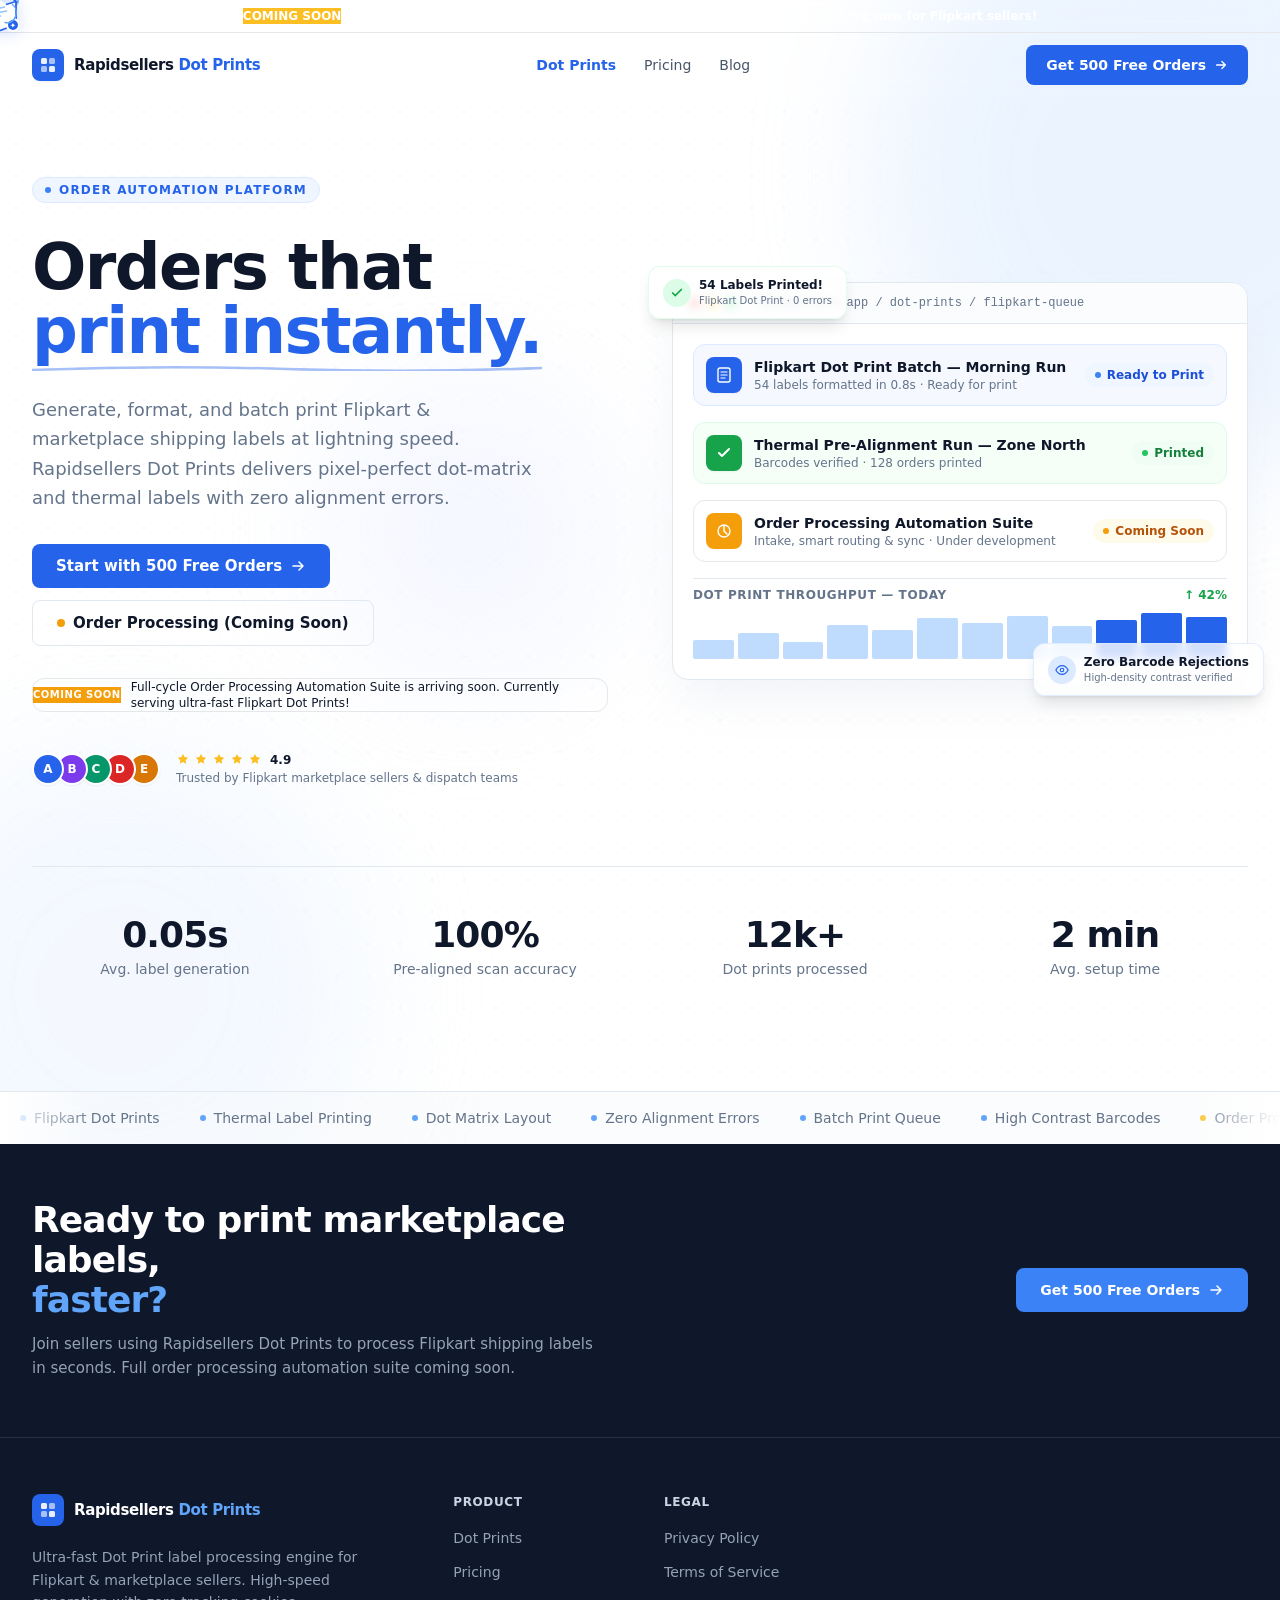
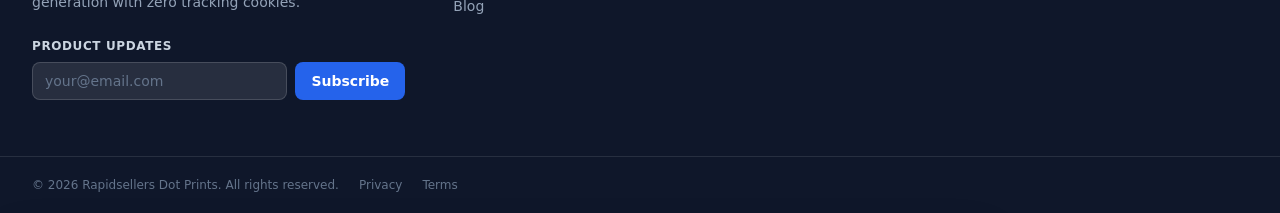
==== commit 6db7c74f: "Update branding to Rapidsellers Dot Prints, add Privacy & Terms pages, zero-cookie notice, and Comin" ====
--- a/index.html
+++ b/index.html
@@ -1,35 +1,28 @@
-<!DOCTYPE html><html lang="en"> <head><meta charset="UTF-8"><meta name="viewport" content="width=device-width, initial-scale=1.0"><meta name="description" content="Automate order processing for Myntra, Amazon, Flipkart, and more with a fast, centralized operations platform built for scale."><title>Rapidsellers — Fast Order Processing Automation</title><link rel="icon" type="image/svg+xml" href="/favicon.svg"><link rel="preconnect" href="https://fonts.googleapis.com"><link rel="preconnect" href="https://fonts.gstatic.com" crossorigin><link rel="stylesheet" href="/_astro/faster-deals-automation.D9K2PXtb.css">
+<!DOCTYPE html><html lang="en"> <head><meta charset="UTF-8"><meta name="viewport" content="width=device-width, initial-scale=1.0"><meta name="description" content="High-speed Dot Print label generation and formatting for Flipkart &amp; marketplace sellers. Print order labels in seconds with 500 orders free launch bonus."><title>Rapidsellers Dot Prints — High-Speed Flipkart &amp; Marketplace Label Printing</title><link rel="icon" type="image/svg+xml" href="/favicon.svg"><link rel="preconnect" href="https://fonts.googleapis.com"><link rel="preconnect" href="https://fonts.gstatic.com" crossorigin><link rel="stylesheet" href="/_astro/faster-deals-automation.D9K2PXtb.css">
 <link rel="stylesheet" href="/_astro/index.BEs_39U-.css">
 <style>html,html *{cursor:none!important}#pf-cursor,#pf-trail,#pf-trail-2,#pf-trail-3,#pf-label,#pf-ring{position:fixed;top:0;left:0;pointer-events:none;z-index:99999;will-change:transform}#pf-cursor{margin:-6px 0 0 -15px}#pf-cursor-svg{transition:transform .22s cubic-bezier(.34,1.56,.64,1),filter .25s ease;filter:drop-shadow(0 2px 8px rgba(37,99,235,.22));transform-origin:15px 6px}#pf-cursor:before{content:"";position:absolute;inset:2px 1px auto auto;width:8px;height:8px;border-radius:999px;background:radial-gradient(circle,#fffffff2 0 28%,#60a5fad9 30% 100%);filter:blur(.2px);opacity:.95;transform:translate(1px,1px)}#pfc-body,#pfc-fold-bg,#pfc-fold-border,#pfc-l1,#pfc-l2,#pfc-l3,#pfc-orbit,#pfc-glint{transition:stroke .25s ease,fill .25s ease}#pfc-dot{transition:fill .25s ease,r .2s ease}#pf-trail{width:5px;height:5px;border-radius:50%;background:#2563eb;opacity:.3;margin:-2.5px 0 0 -2.5px;transition:background .3s ease;z-index:99998}#pf-trail-2,#pf-trail-3{width:10px;height:10px;border-radius:50%;background:#2563eb2e;margin:-5px 0 0 -5px;z-index:99997;filter:blur(.3px)}#pf-trail-3{width:16px;height:16px;margin:-8px 0 0 -8px;background:#2563eb14;z-index:99996}#pf-label{font-family:Inter,system-ui,sans-serif;font-size:9.5px;font-weight:800;letter-spacing:.07em;text-transform:uppercase;color:#fff;background:#2563eb;padding:3px 9px 3px 8px;border-radius:20px;white-space:nowrap;opacity:0;margin:-6px 0 0 22px;transition:opacity .18s ease,background .25s ease;z-index:99999}#pf-label.pfc-visible{opacity:1}#pf-ring{width:0;height:0;border-radius:50%;border:2px solid rgba(37,99,235,.55);opacity:0;margin:0;z-index:99997}#pf-ring.pfc-burst{animation:pfBurst .5s cubic-bezier(.22,1,.36,1) forwards}@keyframes pfBurst{0%{width:0;height:0;margin:0;opacity:1}70%{width:58px;height:58px;margin:-29px 0 0 -29px;opacity:.55}to{width:74px;height:74px;margin:-37px 0 0 -37px;opacity:0}}#pf-cursor.pfc-clicking #pf-cursor-svg{transform:scale(.88) rotate(-6deg)!important}#pf-cursor.pfc-surge #pf-cursor-svg{animation:pfSurge .65s cubic-bezier(.2,1,.2,1)}@keyframes pfSurge{0%{transform:scale(1) rotate(0)}30%{transform:scale(1.18) rotate(7deg)}65%{transform:scale(.95) rotate(-4deg)}to{transform:scale(1) rotate(0)}}#pf-cursor.pfc-hidden,#pf-trail.pfc-hidden,#pf-label.pfc-hidden{opacity:0!important}input,textarea,select{cursor:text!important}
-</style><script type="module" src="/_astro/hoisted.DUof4vRk.js"></script></head> <body> <!-- Proposal-themed custom cursor (desktop only) --> <!-- Cursor: mini shipment card --><div id="pf-cursor" aria-hidden="true"> <svg id="pf-cursor-svg" width="34" height="40" viewBox="0 0 34 40" fill="none" xmlns="http://www.w3.org/2000/svg"> <!-- Package shadow (depth) --> <path d="M4 7.5 L22.5 2.5 L28 8.5 L28 31.5 L9.5 34.5 L4 28.5 Z" fill="rgba(37,99,235,0.08)"></path> <!-- Package body --> <path id="pfc-body" d="M2.5 5.5 L21 0.5 L31 7.5 L31 30.5 L12.5 37.5 L2.5 30.5 Z" fill="#ffffff" stroke="#2563eb" stroke-width="1.8"></path> <!-- Folded delivery flap --> <path id="pfc-fold-bg" d="M21 0.5 L31 7.5 L21 10.5 L11 3.5 Z" fill="#dbeafe"></path> <path id="pfc-fold-border" d="M21 0.5 L31 7.5 L21 10.5" stroke="#2563eb" stroke-width="1.4" fill="none"></path> <path d="M21 0.5 L11 3.5" stroke="#2563eb" stroke-width="1.4"></path> <!-- Order lines --> <line id="pfc-l1" x1="7" y1="16" x2="19.5" y2="13" stroke="#93c5fd" stroke-width="1.6" stroke-linecap="round"></line> <line id="pfc-l2" x1="7" y1="20" x2="21.5" y2="17" stroke="#93c5fd" stroke-width="1.6" stroke-linecap="round"></line> <line id="pfc-l3" x1="7" y1="24" x2="15.5" y2="22" stroke="#93c5fd" stroke-width="1.6" stroke-linecap="round"></line> <!-- Status badge (circle) --> <circle id="pfc-dot" cx="28" cy="31" r="6" fill="#2563eb" stroke="#fff" stroke-width="2"></circle> <path id="pfc-orbit" d="M27.5 10.5 C31 13, 32 18, 30.5 22.5 C29 27, 24.5 29.5, 20 28.5" stroke="#60a5fa" stroke-width="1.4" stroke-linecap="round" fill="none"></path> <circle id="pfc-glint" cx="24" cy="6.5" r="1.6" fill="#dbeafe"></circle> <!-- Status icon inside badge --> <text id="pfc-icon" x="28" y="34.2" text-anchor="middle" font-size="7.5" fill="white" font-family="system-ui, sans-serif" font-weight="700"></text> </svg> </div> <!-- Lagging trail dot --> <div id="pf-trail" aria-hidden="true"></div> <!-- Orbit dots --> <div id="pf-trail-2" aria-hidden="true"></div> <div id="pf-trail-3" aria-hidden="true"></div> <!-- Stage label bubble --> <div id="pf-label" aria-hidden="true"></div> <!-- Click burst ring --> <div id="pf-ring" aria-hidden="true"></div>     <header id="navbar" class="fixed top-0 left-0 right-0 z-50 transition-all duration-300 bg-white/80 backdrop-blur-md"> <nav class="max-w-7xl mx-auto px-4 sm:px-6 lg:px-8"> <div class="flex items-center justify-between h-16"> <!-- Logo --> <a href="/" class="flex items-center gap-2.5 flex-shrink-0 group"> <div class="w-8 h-8 rounded-lg bg-brand-600 flex items-center justify-center shadow-sm group-hover:shadow-brand-300/40 transition-shadow duration-300"> <svg width="18" height="18" viewBox="0 0 18 18" fill="none" xmlns="http://www.w3.org/2000/svg"> <rect x="2" y="2" width="6" height="6" rx="1.5" fill="white" opacity="0.9"></rect> <rect x="10" y="2" width="6" height="6" rx="1.5" fill="white" opacity="0.6"></rect> <rect x="2" y="10" width="6" height="6" rx="1.5" fill="white" opacity="0.6"></rect> <rect x="10" y="10" width="6" height="6" rx="1.5" fill="white" opacity="0.9"></rect> </svg> </div> <span class="text-[15px] font-bold tracking-tight text-ink">Rapidsellers</span> </a> <!-- Desktop Nav --> <ul class="hidden md:flex items-center gap-1"> <li class="relative dropdown-trigger">  <button class="nav-link flex items-center gap-1 px-3 py-2 rounded-md hover:bg-surface transition-colors"> Product <svg class="w-3.5 h-3.5 text-slate-400 mt-px" fill="none" viewBox="0 0 16 16"> <path d="M4 6l4 4 4-4" stroke="currentColor" stroke-width="1.5" stroke-linecap="round" stroke-linejoin="round"></path> </svg> </button> <div class="dropdown-menu"> <div class="p-1.5"> <a href="#" class="flex flex-col px-3 py-2.5 rounded-lg hover:bg-brand-50 group transition-colors"> <span class="text-sm font-medium text-ink group-hover:text-brand-700 transition-colors">Order Intake</span> <span class="text-xs text-muted mt-0.5">Capture marketplace orders instantly</span> </a><a href="#" class="flex flex-col px-3 py-2.5 rounded-lg hover:bg-brand-50 group transition-colors"> <span class="text-sm font-medium text-ink group-hover:text-brand-700 transition-colors">Smart Routing</span> <span class="text-xs text-muted mt-0.5">Send orders to the right workflow</span> </a><a href="#" class="flex flex-col px-3 py-2.5 rounded-lg hover:bg-brand-50 group transition-colors"> <span class="text-sm font-medium text-ink group-hover:text-brand-700 transition-colors">Exception Handling</span> <span class="text-xs text-muted mt-0.5">Resolve blocked orders fast</span> </a><a href="#" class="flex flex-col px-3 py-2.5 rounded-lg hover:bg-brand-50 group transition-colors"> <span class="text-sm font-medium text-ink group-hover:text-brand-700 transition-colors">Live Tracking</span> <span class="text-xs text-muted mt-0.5">Monitor every order in motion</span> </a> </div> </div>  </li><li class="relative dropdown-trigger">  <button class="nav-link flex items-center gap-1 px-3 py-2 rounded-md hover:bg-surface transition-colors"> Solutions <svg class="w-3.5 h-3.5 text-slate-400 mt-px" fill="none" viewBox="0 0 16 16"> <path d="M4 6l4 4 4-4" stroke="currentColor" stroke-width="1.5" stroke-linecap="round" stroke-linejoin="round"></path> </svg> </button> <div class="dropdown-menu"> <div class="p-1.5"> <a href="#" class="flex flex-col px-3 py-2.5 rounded-lg hover:bg-brand-50 group transition-colors"> <span class="text-sm font-medium text-ink group-hover:text-brand-700 transition-colors">Marketplace Sellers</span> <span class="text-xs text-muted mt-0.5">Scale on Myntra, Amazon, Flipkart</span> </a><a href="#" class="flex flex-col px-3 py-2.5 rounded-lg hover:bg-brand-50 group transition-colors"> <span class="text-sm font-medium text-ink group-hover:text-brand-700 transition-colors">Ops Teams</span> <span class="text-xs text-muted mt-0.5">Run fast daily order processing</span> </a><a href="#" class="flex flex-col px-3 py-2.5 rounded-lg hover:bg-brand-50 group transition-colors"> <span class="text-sm font-medium text-ink group-hover:text-brand-700 transition-colors">Enterprise</span> <span class="text-xs text-muted mt-0.5">Automate high-volume workflows</span> </a><a href="#" class="flex flex-col px-3 py-2.5 rounded-lg hover:bg-brand-50 group transition-colors"> <span class="text-sm font-medium text-ink group-hover:text-brand-700 transition-colors">Growing Brands</span> <span class="text-xs text-muted mt-0.5">Launch with minimal setup</span> </a> </div> </div>  </li><li class="relative dropdown-trigger"> <a href="/pricing" class="nav-link px-3 py-2 rounded-md hover:bg-surface transition-colors"> Pricing </a> </li><li class="relative dropdown-trigger"> <a href="/blog" class="nav-link px-3 py-2 rounded-md hover:bg-surface transition-colors"> Blog </a> </li> </ul> <!-- CTA --> <div class="hidden md:flex items-center gap-3"> <a href="#" class="btn-ghost text-sm text-slate-600 hover:text-ink font-medium">Sign in</a> <a href="#" class="btn-primary text-sm">
-Start automating
-<svg class="w-3.5 h-3.5" fill="none" viewBox="0 0 16 16"> <path d="M3 8h10M9 4l4 4-4 4" stroke="currentColor" stroke-width="1.5" stroke-linecap="round" stroke-linejoin="round"></path> </svg> </a> </div> <!-- Mobile hamburger --> <button id="menu-btn" class="md:hidden p-2 rounded-lg hover:bg-surface transition-colors" aria-label="Menu"> <svg class="w-5 h-5 text-ink" fill="none" viewBox="0 0 20 20"> <path d="M3 5h14M3 10h14M3 15h14" stroke="currentColor" stroke-width="1.5" stroke-linecap="round"></path> </svg> </button> </div> <!-- Mobile Menu --> <div id="mobile-menu" class="hidden md:hidden border-t border-border pb-4 pt-3"> <div class="space-y-1"> <p class="px-3 py-1.5 text-xs font-semibold text-muted uppercase tracking-wider">Product</p> <a href="#" class="flex items-center gap-2 px-3 py-2 rounded-lg text-sm text-ink hover:bg-surface"> <span class="w-1 h-1 rounded-full bg-brand-400 flex-shrink-0"></span> Order Intake </a><a href="#" class="flex items-center gap-2 px-3 py-2 rounded-lg text-sm text-ink hover:bg-surface"> <span class="w-1 h-1 rounded-full bg-brand-400 flex-shrink-0"></span> Smart Routing </a><a href="#" class="flex items-center gap-2 px-3 py-2 rounded-lg text-sm text-ink hover:bg-surface"> <span class="w-1 h-1 rounded-full bg-brand-400 flex-shrink-0"></span> Exception Handling </a><a href="#" class="flex items-center gap-2 px-3 py-2 rounded-lg text-sm text-ink hover:bg-surface"> <span class="w-1 h-1 rounded-full bg-brand-400 flex-shrink-0"></span> Live Tracking </a> </div><div class="space-y-1"> <p class="px-3 py-1.5 text-xs font-semibold text-muted uppercase tracking-wider">Solutions</p> <a href="#" class="flex items-center gap-2 px-3 py-2 rounded-lg text-sm text-ink hover:bg-surface"> <span class="w-1 h-1 rounded-full bg-brand-400 flex-shrink-0"></span> Marketplace Sellers </a><a href="#" class="flex items-center gap-2 px-3 py-2 rounded-lg text-sm text-ink hover:bg-surface"> <span class="w-1 h-1 rounded-full bg-brand-400 flex-shrink-0"></span> Ops Teams </a><a href="#" class="flex items-center gap-2 px-3 py-2 rounded-lg text-sm text-ink hover:bg-surface"> <span class="w-1 h-1 rounded-full bg-brand-400 flex-shrink-0"></span> Enterprise </a><a href="#" class="flex items-center gap-2 px-3 py-2 rounded-lg text-sm text-ink hover:bg-surface"> <span class="w-1 h-1 rounded-full bg-brand-400 flex-shrink-0"></span> Growing Brands </a> </div><div class="space-y-1"> <p class="px-3 py-1.5 text-xs font-semibold text-muted uppercase tracking-wider">Pricing</p> <a href="/pricing" class="flex px-3 py-2 rounded-lg text-sm text-ink hover:bg-surface">Pricing</a> </div><div class="space-y-1"> <p class="px-3 py-1.5 text-xs font-semibold text-muted uppercase tracking-wider">Blog</p> <a href="/blog" class="flex px-3 py-2 rounded-lg text-sm text-ink hover:bg-surface">Blog</a> </div> <div class="px-3 pt-4 space-y-2 border-t border-border mt-3"> <a href="#" class="block text-center py-2.5 text-sm font-medium text-ink">Sign in</a> <a href="#" class="btn-primary w-full justify-center">Start automating</a> </div> </div> </nav> </header> <main id="main-content"> <section class="relative min-h-screen flex flex-col justify-center overflow-hidden bg-white pt-16"> <!-- Gradient orbs --> <div class="hero-orb w-[600px] h-[600px] bg-brand-200 -top-32 -right-48"></div> <div class="hero-orb w-[500px] h-[500px] bg-blue-100 -bottom-24 -left-32"></div> <div class="hero-orb w-[300px] h-[300px] bg-indigo-100 top-1/3 left-1/4"></div> <!-- Grid pattern overlay --> <div class="absolute inset-0 pointer-events-none" style="background-image: radial-gradient(circle, #e2e8f0 1px, transparent 1px); background-size: 32px 32px; opacity: 0.5;"></div> <div class="relative max-w-7xl mx-auto px-4 sm:px-6 lg:px-8 py-20 lg:py-28"> <div class="grid lg:grid-cols-2 gap-12 lg:gap-16 items-center"> <!-- Left: Copy --> <div class="space-y-8"> <div class="reveal" style="transition-delay: 0ms"> <span class="section-label"> <span class="w-1.5 h-1.5 rounded-full bg-brand-500 animate-pulse-slow"></span>
+</style><script type="module" src="/_astro/hoisted.DUof4vRk.js"></script></head> <body> <!-- Proposal-themed custom cursor (desktop only) --> <!-- Cursor: mini shipment card --><div id="pf-cursor" aria-hidden="true"> <svg id="pf-cursor-svg" width="34" height="40" viewBox="0 0 34 40" fill="none" xmlns="http://www.w3.org/2000/svg"> <!-- Package shadow (depth) --> <path d="M4 7.5 L22.5 2.5 L28 8.5 L28 31.5 L9.5 34.5 L4 28.5 Z" fill="rgba(37,99,235,0.08)"></path> <!-- Package body --> <path id="pfc-body" d="M2.5 5.5 L21 0.5 L31 7.5 L31 30.5 L12.5 37.5 L2.5 30.5 Z" fill="#ffffff" stroke="#2563eb" stroke-width="1.8"></path> <!-- Folded delivery flap --> <path id="pfc-fold-bg" d="M21 0.5 L31 7.5 L21 10.5 L11 3.5 Z" fill="#dbeafe"></path> <path id="pfc-fold-border" d="M21 0.5 L31 7.5 L21 10.5" stroke="#2563eb" stroke-width="1.4" fill="none"></path> <path d="M21 0.5 L11 3.5" stroke="#2563eb" stroke-width="1.4"></path> <!-- Order lines --> <line id="pfc-l1" x1="7" y1="16" x2="19.5" y2="13" stroke="#93c5fd" stroke-width="1.6" stroke-linecap="round"></line> <line id="pfc-l2" x1="7" y1="20" x2="21.5" y2="17" stroke="#93c5fd" stroke-width="1.6" stroke-linecap="round"></line> <line id="pfc-l3" x1="7" y1="24" x2="15.5" y2="22" stroke="#93c5fd" stroke-width="1.6" stroke-linecap="round"></line> <!-- Status badge (circle) --> <circle id="pfc-dot" cx="28" cy="31" r="6" fill="#2563eb" stroke="#fff" stroke-width="2"></circle> <path id="pfc-orbit" d="M27.5 10.5 C31 13, 32 18, 30.5 22.5 C29 27, 24.5 29.5, 20 28.5" stroke="#60a5fa" stroke-width="1.4" stroke-linecap="round" fill="none"></path> <circle id="pfc-glint" cx="24" cy="6.5" r="1.6" fill="#dbeafe"></circle> <!-- Status icon inside badge --> <text id="pfc-icon" x="28" y="34.2" text-anchor="middle" font-size="7.5" fill="white" font-family="system-ui, sans-serif" font-weight="700"></text> </svg> </div> <!-- Lagging trail dot --> <div id="pf-trail" aria-hidden="true"></div> <!-- Orbit dots --> <div id="pf-trail-2" aria-hidden="true"></div> <div id="pf-trail-3" aria-hidden="true"></div> <!-- Stage label bubble --> <div id="pf-label" aria-hidden="true"></div> <!-- Click burst ring --> <div id="pf-ring" aria-hidden="true"></div>     <header id="navbar" class="fixed top-0 left-0 right-0 z-50 transition-all duration-300 bg-white/95 backdrop-blur-md"> <div id="coming-soon-banner" class="bg-gradient-to-r from-slate-900 via-brand-950 to-slate-900 text-white text-xs sm:text-sm font-medium py-2 px-4 text-center border-b border-brand-500/20"> <div class="max-w-7xl mx-auto flex items-center justify-center gap-2 flex-wrap"> <span class="inline-flex items-center px-2 py-0.5 rounded text-[11px] font-bold bg-amber-400 text-slate-950 uppercase tracking-wide">Coming Soon</span> <span class="text-slate-200">Order Processing Automation Suite is coming soon.</span> <span class="hidden sm:inline text-brand-400">⚡</span> <span class="text-brand-300 font-semibold">Rapidsellers Dot Prints is LIVE now for Flipkart sellers!</span> </div> </div> <nav class="max-w-7xl mx-auto px-4 sm:px-6 lg:px-8"> <div class="flex items-center justify-between h-16"> <!-- Logo --> <a href="/" class="flex items-center gap-2.5 flex-shrink-0 group"> <div class="w-8 h-8 rounded-lg bg-brand-600 flex items-center justify-center shadow-sm group-hover:shadow-brand-300/40 transition-shadow duration-300"> <svg width="18" height="18" viewBox="0 0 18 18" fill="none" xmlns="http://www.w3.org/2000/svg"> <rect x="2" y="2" width="6" height="6" rx="1.5" fill="white" opacity="0.9"></rect> <rect x="10" y="2" width="6" height="6" rx="1.5" fill="white" opacity="0.6"></rect> <rect x="2" y="10" width="6" height="6" rx="1.5" fill="white" opacity="0.6"></rect> <rect x="10" y="10" width="6" height="6" rx="1.5" fill="white" opacity="0.9"></rect> </svg> </div> <span class="text-[15px] font-bold tracking-tight text-ink">Rapidsellers <span class="text-brand-600">Dot Prints</span></span> </a> <!-- Desktop Nav --> <ul class="hidden md:flex items-center gap-1"> <li class="relative dropdown-trigger"> <a href="/" class="nav-link px-3 py-2 rounded-md hover:bg-surface transition-colors font-semibold text-brand-600">Dot Prints</a> </li> <li class="relative dropdown-trigger"> <a href="/pricing" class="nav-link px-3 py-2 rounded-md hover:bg-surface transition-colors">Pricing</a> </li> <li class="relative dropdown-trigger"> <a href="/blog" class="nav-link px-3 py-2 rounded-md hover:bg-surface transition-colors">Blog</a> </li> </ul> <!-- CTA --> <div class="hidden md:flex items-center gap-3"> <a href="/pricing" class="btn-primary text-sm"> Get 500 Free Orders <svg class="w-3.5 h-3.5" fill="none" viewBox="0 0 16 16"><path d="M3 8h10M9 4l4 4-4 4" stroke="currentColor" stroke-width="1.5" stroke-linecap="round" stroke-linejoin="round"></path></svg> </a> </div> <!-- Mobile hamburger --> <button id="menu-btn" class="md:hidden p-2 rounded-lg hover:bg-surface transition-colors" aria-label="Menu"> <svg class="w-5 h-5 text-ink" fill="none" viewBox="0 0 20 20"> <path d="M3 5h14M3 10h14M3 15h14" stroke="currentColor" stroke-width="1.5" stroke-linecap="round"></path> </svg> </button> </div> <!-- Mobile Menu --> <div id="mobile-menu" class="hidden md:hidden border-t border-border pb-4 pt-3"> <div class="space-y-1"> <a href="/" class="flex px-3 py-2 rounded-lg text-sm text-ink hover:bg-surface font-semibold text-brand-600">Dot Prints</a> <a href="/pricing" class="flex px-3 py-2 rounded-lg text-sm text-ink hover:bg-surface">Pricing</a> <a href="/blog" class="flex px-3 py-2 rounded-lg text-sm text-ink hover:bg-surface">Blog</a> </div> <div class="px-3 pt-3 border-t border-border mt-3"> <a href="/pricing" class="btn-primary w-full justify-center">Get 500 Free Orders</a> </div> </div> </nav> </header> <main id="main-content"> <section class="relative min-h-screen flex flex-col justify-center overflow-hidden bg-white pt-16"> <!-- Gradient orbs --> <div class="hero-orb w-[600px] h-[600px] bg-brand-200 -top-32 -right-48"></div> <div class="hero-orb w-[500px] h-[500px] bg-blue-100 -bottom-24 -left-32"></div> <div class="hero-orb w-[300px] h-[300px] bg-indigo-100 top-1/3 left-1/4"></div> <!-- Grid pattern overlay --> <div class="absolute inset-0 pointer-events-none" style="background-image: radial-gradient(circle, #e2e8f0 1px, transparent 1px); background-size: 32px 32px; opacity: 0.5;"></div> <div class="relative max-w-7xl mx-auto px-4 sm:px-6 lg:px-8 py-20 lg:py-28"> <div class="grid lg:grid-cols-2 gap-12 lg:gap-16 items-center"> <!-- Left: Copy --> <div class="space-y-8"> <div class="reveal" style="transition-delay: 0ms"> <span class="section-label"> <span class="w-1.5 h-1.5 rounded-full bg-brand-500 animate-pulse-slow"></span>
 Order Automation Platform
 </span> </div> <div class="reveal" style="transition-delay: 100ms"> <h1 class="text-5xl sm:text-6xl lg:text-[64px] font-black leading-[1.05] tracking-tight text-ink">
-Orders that<br> <span class="relative inline-block"> <span class="text-brand-600">move faster.</span> <svg class="absolute -bottom-2 left-0 w-full" height="6" viewBox="0 0 200 6" fill="none" preserveAspectRatio="none"> <path d="M0 5 Q50 0 100 4 Q150 8 200 3" stroke="#2563eb" stroke-width="2.5" stroke-linecap="round" fill="none" opacity="0.4"></path> </svg> </span> </h1> </div> <div class="reveal" style="transition-delay: 200ms"> <p class="text-lg text-muted leading-relaxed max-w-lg">
-From marketplace intake to dispatch - Rapidsellers gives ops teams
-            real-time order tracking, automated routing, exception handling,
-            and the controls to process more orders with less manual work.
-</p> </div> <div class="reveal flex flex-wrap gap-3" style="transition-delay: 300ms"> <a href="#" class="btn-primary px-6 py-3 text-[15px]">
-Start automating
-<svg class="w-4 h-4" fill="none" viewBox="0 0 16 16"> <path d="M3 8h10M9 4l4 4-4 4" stroke="currentColor" stroke-width="1.5" stroke-linecap="round" stroke-linejoin="round"></path> </svg> </a> <a href="#" class="btn-secondary px-6 py-3 text-[15px]"> <svg class="w-4 h-4 text-brand-500" fill="none" viewBox="0 0 16 16"> <circle cx="8" cy="8" r="6" stroke="currentColor" stroke-width="1.5"></circle> <path d="M6.5 5.5l4 2.5-4 2.5V5.5z" fill="currentColor"></path> </svg>
-Watch workflow demo
-</a> </div> <!-- Social proof --> <div class="reveal flex items-center gap-4 pt-2" style="transition-delay: 400ms"> <div class="flex -space-x-2"> <div class="w-8 h-8 rounded-full border-2 border-white flex items-center justify-center text-white text-xs font-bold shadow-sm" style="background: #2563eb; z-index: 5"> A </div><div class="w-8 h-8 rounded-full border-2 border-white flex items-center justify-center text-white text-xs font-bold shadow-sm" style="background: #7c3aed; z-index: 4"> B </div><div class="w-8 h-8 rounded-full border-2 border-white flex items-center justify-center text-white text-xs font-bold shadow-sm" style="background: #059669; z-index: 3"> C </div><div class="w-8 h-8 rounded-full border-2 border-white flex items-center justify-center text-white text-xs font-bold shadow-sm" style="background: #dc2626; z-index: 2"> D </div><div class="w-8 h-8 rounded-full border-2 border-white flex items-center justify-center text-white text-xs font-bold shadow-sm" style="background: #d97706; z-index: 1"> E </div> </div> <div> <div class="flex items-center gap-1 mb-0.5"> <svg class="w-3.5 h-3.5 fill-amber-400" viewBox="0 0 16 16"><path d="M8 1l1.8 3.6L14 5.3l-3 2.9.7 4.1L8 10.4l-3.7 1.9.7-4.1-3-2.9 4.2-.7z"></path></svg><svg class="w-3.5 h-3.5 fill-amber-400" viewBox="0 0 16 16"><path d="M8 1l1.8 3.6L14 5.3l-3 2.9.7 4.1L8 10.4l-3.7 1.9.7-4.1-3-2.9 4.2-.7z"></path></svg><svg class="w-3.5 h-3.5 fill-amber-400" viewBox="0 0 16 16"><path d="M8 1l1.8 3.6L14 5.3l-3 2.9.7 4.1L8 10.4l-3.7 1.9.7-4.1-3-2.9 4.2-.7z"></path></svg><svg class="w-3.5 h-3.5 fill-amber-400" viewBox="0 0 16 16"><path d="M8 1l1.8 3.6L14 5.3l-3 2.9.7 4.1L8 10.4l-3.7 1.9.7-4.1-3-2.9 4.2-.7z"></path></svg><svg class="w-3.5 h-3.5 fill-amber-400" viewBox="0 0 16 16"><path d="M8 1l1.8 3.6L14 5.3l-3 2.9.7 4.1L8 10.4l-3.7 1.9.7-4.1-3-2.9 4.2-.7z"></path></svg> <span class="text-xs font-semibold text-ink ml-1">4.9</span> </div> <p class="text-xs text-muted">Trusted by marketplace sellers and ops teams worldwide</p> </div> </div> </div> <!-- Right: Animated UI mockup --> <div class="reveal relative" style="transition-delay: 200ms"> <!-- Main card --> <div class="relative bg-white rounded-2xl border border-border shadow-2xl shadow-slate-200/60 overflow-hidden animate-float"> <!-- Card header bar --> <div class="flex items-center gap-2 px-4 py-3 border-b border-border bg-surface/60"> <div class="flex gap-1.5"> <span class="w-3 h-3 rounded-full bg-red-400"></span> <span class="w-3 h-3 rounded-full bg-amber-400"></span> <span class="w-3 h-3 rounded-full bg-green-400"></span> </div> <span class="text-xs text-muted font-mono ml-2">rapidsellers.app / orders / live</span> </div> <!-- Content area --> <div class="p-5 space-y-4"> <!-- Proposal row 1 --> <div class="flex items-center justify-between p-3 rounded-xl bg-brand-50/60 border border-brand-100 hover:bg-brand-50 transition-colors cursor-pointer group"> <div class="flex items-center gap-3"> <div class="w-9 h-9 rounded-lg bg-brand-600 flex items-center justify-center shadow-sm"> <svg class="w-4 h-4 text-white" fill="none" viewBox="0 0 16 16"> <rect x="2" y="1" width="12" height="14" rx="2" stroke="currentColor" stroke-width="1.4"></rect> <path d="M5 5h6M5 8h6M5 11h4" stroke="currentColor" stroke-width="1.2" stroke-linecap="round"></path> </svg> </div> <div> <p class="text-sm font-semibold text-ink">Amazon Orders Batch — Morning Queue</p> <p class="text-xs text-muted">Last synced 2h ago · 128 orders</p> </div> </div> <div class="flex items-center gap-2"> <span class="status-sent"> <span class="w-1.5 h-1.5 rounded-full bg-blue-500 animate-pulse"></span>
-Routed
-</span> </div> </div> <!-- Proposal row 2 --> <div class="flex items-center justify-between p-3 rounded-xl bg-green-50/60 border border-green-100 hover:bg-green-50 transition-colors cursor-pointer"> <div class="flex items-center gap-3"> <div class="w-9 h-9 rounded-lg bg-green-600 flex items-center justify-center shadow-sm"> <svg class="w-4 h-4 text-white" fill="none" viewBox="0 0 16 16"> <path d="M13 4L6 11 3 8" stroke="currentColor" stroke-width="2" stroke-linecap="round" stroke-linejoin="round"></path> </svg> </div> <div> <p class="text-sm font-semibold text-ink">Flipkart Dispatch Run — Zone North</p> <p class="text-xs text-muted">Packed 1 day ago · 54 orders</p> </div> </div> <span class="status-approved"> <span class="w-1.5 h-1.5 rounded-full bg-green-500"></span>
-Cleared
-</span> </div> <!-- Proposal row 3 --> <div class="flex items-center justify-between p-3 rounded-xl border border-border hover:bg-surface transition-colors cursor-pointer"> <div class="flex items-center gap-3"> <div class="w-9 h-9 rounded-lg bg-slate-200 flex items-center justify-center"> <svg class="w-4 h-4 text-slate-500" fill="none" viewBox="0 0 16 16"> <path d="M8 3v5l3 3" stroke="currentColor" stroke-width="1.5" stroke-linecap="round"></path> <circle cx="8" cy="8" r="6" stroke="currentColor" stroke-width="1.4"></circle> </svg> </div> <div> <p class="text-sm font-semibold text-ink">Myntra Exception Queue — Holdbacks</p> <p class="text-xs text-muted">Awaiting rule match · 89 orders</p> </div> </div> <span class="status-review"> <span class="w-1.5 h-1.5 rounded-full bg-amber-500"></span>
-In Queue
-</span> </div> <!-- Analytics mini bar --> <div class="pt-2 border-t border-border"> <div class="flex items-center justify-between mb-2"> <p class="text-xs font-semibold text-muted uppercase tracking-wider">Automation Throughput — Today</p> <span class="text-xs font-bold text-green-600">↑ 23%</span> </div> <div class="flex items-end gap-1 h-12"> <div class="flex-1 rounded-sm bg-brand-200 transition-all duration-300" style="height: 40%; background: #bfdbfe; animation: fadeUp 0.4s ease 0ms both"></div><div class="flex-1 rounded-sm bg-brand-200 transition-all duration-300" style="height: 55%; background: #bfdbfe; animation: fadeUp 0.4s ease 60ms both"></div><div class="flex-1 rounded-sm bg-brand-200 transition-all duration-300" style="height: 35%; background: #bfdbfe; animation: fadeUp 0.4s ease 120ms both"></div><div class="flex-1 rounded-sm bg-brand-200 transition-all duration-300" style="height: 70%; background: #bfdbfe; animation: fadeUp 0.4s ease 180ms both"></div><div class="flex-1 rounded-sm bg-brand-200 transition-all duration-300" style="height: 60%; background: #bfdbfe; animation: fadeUp 0.4s ease 240ms both"></div><div class="flex-1 rounded-sm bg-brand-200 transition-all duration-300" style="height: 85%; background: #bfdbfe; animation: fadeUp 0.4s ease 300ms both"></div><div class="flex-1 rounded-sm bg-brand-200 transition-all duration-300" style="height: 75%; background: #bfdbfe; animation: fadeUp 0.4s ease 360ms both"></div><div class="flex-1 rounded-sm bg-brand-200 transition-all duration-300" style="height: 90%; background: #bfdbfe; animation: fadeUp 0.4s ease 420ms both"></div><div class="flex-1 rounded-sm bg-brand-200 transition-all duration-300" style="height: 68%; background: #bfdbfe; animation: fadeUp 0.4s ease 480ms both"></div><div class="flex-1 rounded-sm bg-brand-200 transition-all duration-300" style="height: 82%; background: #2563eb; animation: fadeUp 0.4s ease 540ms both"></div><div class="flex-1 rounded-sm bg-brand-200 transition-all duration-300" style="height: 95%; background: #2563eb; animation: fadeUp 0.4s ease 600ms both"></div><div class="flex-1 rounded-sm bg-brand-200 transition-all duration-300" style="height: 88%; background: #2563eb; animation: fadeUp 0.4s ease 660ms both"></div> </div> </div> </div> </div> <!-- Floating badge 1: approval notification --> <div class="absolute -top-4 -left-6 card-glass px-3.5 py-2.5 rounded-xl shadow-lg border border-green-100/80 animate-float" style="animation-delay: 1s; animation-duration: 7s;"> <div class="flex items-center gap-2"> <div class="w-7 h-7 rounded-full bg-green-100 flex items-center justify-center"> <svg class="w-3.5 h-3.5 text-green-600" fill="none" viewBox="0 0 16 16"> <path d="M13 4L6 11 3 8" stroke="currentColor" stroke-width="2" stroke-linecap="round"></path> </svg> </div> <div> <p class="text-xs font-semibold text-ink">Order cleared!</p> <p class="text-[10px] text-muted">Flipkart · 54 orders</p> </div> </div> </div> <!-- Floating badge 2: client viewed --> <div class="absolute -bottom-4 -right-4 card-glass px-3.5 py-2.5 rounded-xl shadow-lg border border-blue-100/80 animate-float" style="animation-delay: 2.5s; animation-duration: 8s;"> <div class="flex items-center gap-2"> <div class="w-7 h-7 rounded-full bg-blue-100 flex items-center justify-center"> <svg class="w-3.5 h-3.5 text-brand-600" fill="none" viewBox="0 0 16 16"> <path d="M1 8s2.5-5 7-5 7 5 7 5-2.5 5-7 5-7-5-7-5z" stroke="currentColor" stroke-width="1.3"></path> <circle cx="8" cy="8" r="2" stroke="currentColor" stroke-width="1.3"></circle> </svg> </div> <div> <p class="text-xs font-semibold text-ink">Ops team is watching</p> <p class="text-[10px] text-muted">Amazon · queue 3 of 8</p> </div> </div> </div> </div> </div> <!-- Stats row --> <div class="grid grid-cols-2 md:grid-cols-4 gap-6 mt-20 pt-12 border-t border-border reveal" style="transition-delay: 500ms"> <div class="text-center"> <p class="text-4xl font-black text-ink tracking-tight">3×</p> <p class="text-sm text-muted mt-1">Faster order processing</p> </div><div class="text-center"> <p class="text-4xl font-black text-ink tracking-tight">89%</p> <p class="text-sm text-muted mt-1">Fewer manual exceptions</p> </div><div class="text-center"> <p class="text-4xl font-black text-ink tracking-tight">12k+</p> <p class="text-sm text-muted mt-1">Orders automated</p> </div><div class="text-center"> <p class="text-4xl font-black text-ink tracking-tight">2 min</p> <p class="text-sm text-muted mt-1">Avg. setup time</p> </div> </div> </div> <!-- Keyword marquee --> <div class="relative border-t border-border bg-surface/50 py-4 overflow-hidden"> <!-- Fade masks --> <div class="absolute left-0 top-0 bottom-0 w-24 bg-gradient-to-r from-white to-transparent z-10 pointer-events-none"></div> <div class="absolute right-0 top-0 bottom-0 w-24 bg-gradient-to-l from-white to-transparent z-10 pointer-events-none"></div> <div class="overflow-hidden"> <div class="marquee-track"> <span class="inline-flex items-center gap-2 mx-5 text-sm text-slate-500 font-medium whitespace-nowrap"> <span class="w-1.5 h-1.5 rounded-full bg-brand-400"></span> Order Routing </span><span class="inline-flex items-center gap-2 mx-5 text-sm text-slate-500 font-medium whitespace-nowrap"> <span class="w-1.5 h-1.5 rounded-full bg-brand-400"></span> Workflow Automation </span><span class="inline-flex items-center gap-2 mx-5 text-sm text-slate-500 font-medium whitespace-nowrap"> <span class="w-1.5 h-1.5 rounded-full bg-brand-400"></span> Exception Handling </span><span class="inline-flex items-center gap-2 mx-5 text-sm text-slate-500 font-medium whitespace-nowrap"> <span class="w-1.5 h-1.5 rounded-full bg-brand-400"></span> Inventory Sync </span><span class="inline-flex items-center gap-2 mx-5 text-sm text-slate-500 font-medium whitespace-nowrap"> <span class="w-1.5 h-1.5 rounded-full bg-brand-400"></span> Marketplace Sync </span><span class="inline-flex items-center gap-2 mx-5 text-sm text-slate-500 font-medium whitespace-nowrap"> <span class="w-1.5 h-1.5 rounded-full bg-brand-400"></span> Order Pipeline </span><span class="inline-flex items-center gap-2 mx-5 text-sm text-slate-500 font-medium whitespace-nowrap"> <span class="w-1.5 h-1.5 rounded-full bg-brand-400"></span> Operations Dashboard </span><span class="inline-flex items-center gap-2 mx-5 text-sm text-slate-500 font-medium whitespace-nowrap"> <span class="w-1.5 h-1.5 rounded-full bg-brand-400"></span> Shipment Coordination </span><span class="inline-flex items-center gap-2 mx-5 text-sm text-slate-500 font-medium whitespace-nowrap"> <span class="w-1.5 h-1.5 rounded-full bg-brand-400"></span> Status Monitoring </span><span class="inline-flex items-center gap-2 mx-5 text-sm text-slate-500 font-medium whitespace-nowrap"> <span class="w-1.5 h-1.5 rounded-full bg-brand-400"></span> Revenue Ops </span><span class="inline-flex items-center gap-2 mx-5 text-sm text-slate-500 font-medium whitespace-nowrap"> <span class="w-1.5 h-1.5 rounded-full bg-brand-400"></span> Alerts </span><span class="inline-flex items-center gap-2 mx-5 text-sm text-slate-500 font-medium whitespace-nowrap"> <span class="w-1.5 h-1.5 rounded-full bg-brand-400"></span> Smart Rules </span><span class="inline-flex items-center gap-2 mx-5 text-sm text-slate-500 font-medium whitespace-nowrap"> <span class="w-1.5 h-1.5 rounded-full bg-brand-400"></span> Order Routing </span><span class="inline-flex items-center gap-2 mx-5 text-sm text-slate-500 font-medium whitespace-nowrap"> <span class="w-1.5 h-1.5 rounded-full bg-brand-400"></span> Workflow Automation </span><span class="inline-flex items-center gap-2 mx-5 text-sm text-slate-500 font-medium whitespace-nowrap"> <span class="w-1.5 h-1.5 rounded-full bg-brand-400"></span> Exception Handling </span><span class="inline-flex items-center gap-2 mx-5 text-sm text-slate-500 font-medium whitespace-nowrap"> <span class="w-1.5 h-1.5 rounded-full bg-brand-400"></span> Inventory Sync </span><span class="inline-flex items-center gap-2 mx-5 text-sm text-slate-500 font-medium whitespace-nowrap"> <span class="w-1.5 h-1.5 rounded-full bg-brand-400"></span> Marketplace Sync </span><span class="inline-flex items-center gap-2 mx-5 text-sm text-slate-500 font-medium whitespace-nowrap"> <span class="w-1.5 h-1.5 rounded-full bg-brand-400"></span> Order Pipeline </span><span class="inline-flex items-center gap-2 mx-5 text-sm text-slate-500 font-medium whitespace-nowrap"> <span class="w-1.5 h-1.5 rounded-full bg-brand-400"></span> Operations Dashboard </span><span class="inline-flex items-center gap-2 mx-5 text-sm text-slate-500 font-medium whitespace-nowrap"> <span class="w-1.5 h-1.5 rounded-full bg-brand-400"></span> Shipment Coordination </span><span class="inline-flex items-center gap-2 mx-5 text-sm text-slate-500 font-medium whitespace-nowrap"> <span class="w-1.5 h-1.5 rounded-full bg-brand-400"></span> Status Monitoring </span><span class="inline-flex items-center gap-2 mx-5 text-sm text-slate-500 font-medium whitespace-nowrap"> <span class="w-1.5 h-1.5 rounded-full bg-brand-400"></span> Revenue Ops </span><span class="inline-flex items-center gap-2 mx-5 text-sm text-slate-500 font-medium whitespace-nowrap"> <span class="w-1.5 h-1.5 rounded-full bg-brand-400"></span> Alerts </span><span class="inline-flex items-center gap-2 mx-5 text-sm text-slate-500 font-medium whitespace-nowrap"> <span class="w-1.5 h-1.5 rounded-full bg-brand-400"></span> Smart Rules </span> </div> </div> </div> </section> </main> <footer class="bg-ink text-white"> <!-- Top CTA strip --> <div class="border-b border-white/10"> <div class="max-w-7xl mx-auto px-4 sm:px-6 lg:px-8 py-14"> <div class="flex flex-col lg:flex-row items-start lg:items-center justify-between gap-8"> <div class="max-w-xl"> <h2 class="text-3xl sm:text-4xl font-black tracking-tight leading-tight">
-Ready to process orders,<br> <span class="text-brand-400">faster?</span> </h2> <p class="text-slate-400 mt-3 text-[15px] leading-relaxed">
-Join sellers using Rapidsellers to automate marketplace order flows across Myntra, Amazon, and Flipkart.
-            Built for speed, visibility, and fewer manual errors.
-</p> </div> <div class="flex flex-wrap gap-3 flex-shrink-0"> <a href="#" class="inline-flex items-center gap-2 bg-brand-500 hover:bg-brand-400 text-white font-semibold text-sm px-6 py-3 rounded-lg transition-all duration-200 hover:shadow-lg hover:shadow-brand-900/30 hover:-translate-y-px">
-Start automating
-<svg class="w-4 h-4" fill="none" viewBox="0 0 16 16"> <path d="M3 8h10M9 4l4 4-4 4" stroke="currentColor" stroke-width="1.5" stroke-linecap="round" stroke-linejoin="round"></path> </svg> </a> <a href="#" class="inline-flex items-center gap-2 text-white/80 hover:text-white border border-white/20 hover:border-white/40 text-sm font-medium px-6 py-3 rounded-lg transition-all duration-200">
-Book a demo
-</a> </div> </div> </div> </div> <!-- Main footer grid --> <div class="max-w-7xl mx-auto px-4 sm:px-6 lg:px-8 py-14"> <div class="grid grid-cols-2 md:grid-cols-6 gap-8 lg:gap-12"> <!-- Brand column --> <div class="col-span-2"> <!-- Logo --> <a href="/" class="flex items-center gap-2.5 group mb-5"> <div class="w-8 h-8 rounded-lg bg-brand-600 flex items-center justify-center"> <svg width="18" height="18" viewBox="0 0 18 18" fill="none"> <rect x="2" y="2" width="6" height="6" rx="1.5" fill="white" opacity="0.9"></rect> <rect x="10" y="2" width="6" height="6" rx="1.5" fill="white" opacity="0.6"></rect> <rect x="2" y="10" width="6" height="6" rx="1.5" fill="white" opacity="0.6"></rect> <rect x="10" y="10" width="6" height="6" rx="1.5" fill="white" opacity="0.9"></rect> </svg> </div> <span class="text-[15px] font-bold tracking-tight text-white">Rapidsellers</span> </a> <p class="text-slate-400 text-sm leading-relaxed mb-6">
-The order processing automation platform built for modern marketplace sellers. Sync, route, resolve, and ship faster.
+Orders that<br> <span class="relative inline-block"> <span class="text-brand-600">print instantly.</span> <svg class="absolute -bottom-2 left-0 w-full" height="6" viewBox="0 0 200 6" fill="none" preserveAspectRatio="none"> <path d="M0 5 Q50 0 100 4 Q150 8 200 3" stroke="#2563eb" stroke-width="2.5" stroke-linecap="round" fill="none" opacity="0.4"></path> </svg> </span> </h1> </div> <div class="reveal" style="transition-delay: 200ms"> <p class="text-lg text-muted leading-relaxed max-w-lg">
+Generate, format, and batch print Flipkart &amp; marketplace shipping labels at lightning speed. Rapidsellers Dot Prints delivers pixel-perfect dot-matrix and thermal labels with zero alignment errors.
+</p> </div> <div class="reveal flex flex-wrap gap-3" style="transition-delay: 300ms"> <a href="/pricing" class="btn-primary px-6 py-3 text-[15px]">
+Start with 500 Free Orders
+<svg class="w-4 h-4" fill="none" viewBox="0 0 16 16"> <path d="M3 8h10M9 4l4 4-4 4" stroke="currentColor" stroke-width="1.5" stroke-linecap="round" stroke-linejoin="round"></path> </svg> </a> <a href="#coming-soon" class="btn-secondary px-6 py-3 text-[15px]"> <span class="w-2 h-2 rounded-full bg-amber-500 animate-pulse"></span>
+Order Processing (Coming Soon)
+</a> </div> <div class="reveal mt-3 p-3.5 rounded-xl bg-amber-50 border border-amber-200/90 text-amber-950 text-xs sm:text-sm flex items-center gap-2.5" style="transition-delay: 350ms"> <span class="font-bold uppercase tracking-wider text-[10px] bg-amber-500 text-white px-2 py-0.5 rounded flex-shrink-0">Coming Soon</span> <span>Full-cycle Order Processing Automation Suite is arriving soon. Currently serving ultra-fast Flipkart Dot Prints!</span> </div> <!-- Social proof --> <div class="reveal flex items-center gap-4 pt-2" style="transition-delay: 400ms"> <div class="flex -space-x-2"> <div class="w-8 h-8 rounded-full border-2 border-white flex items-center justify-center text-white text-xs font-bold shadow-sm" style="background: #2563eb; z-index: 5"> A </div><div class="w-8 h-8 rounded-full border-2 border-white flex items-center justify-center text-white text-xs font-bold shadow-sm" style="background: #7c3aed; z-index: 4"> B </div><div class="w-8 h-8 rounded-full border-2 border-white flex items-center justify-center text-white text-xs font-bold shadow-sm" style="background: #059669; z-index: 3"> C </div><div class="w-8 h-8 rounded-full border-2 border-white flex items-center justify-center text-white text-xs font-bold shadow-sm" style="background: #dc2626; z-index: 2"> D </div><div class="w-8 h-8 rounded-full border-2 border-white flex items-center justify-center text-white text-xs font-bold shadow-sm" style="background: #d97706; z-index: 1"> E </div> </div> <div> <div class="flex items-center gap-1 mb-0.5"> <svg class="w-3.5 h-3.5 fill-amber-400" viewBox="0 0 16 16"><path d="M8 1l1.8 3.6L14 5.3l-3 2.9.7 4.1L8 10.4l-3.7 1.9.7-4.1-3-2.9 4.2-.7z"></path></svg><svg class="w-3.5 h-3.5 fill-amber-400" viewBox="0 0 16 16"><path d="M8 1l1.8 3.6L14 5.3l-3 2.9.7 4.1L8 10.4l-3.7 1.9.7-4.1-3-2.9 4.2-.7z"></path></svg><svg class="w-3.5 h-3.5 fill-amber-400" viewBox="0 0 16 16"><path d="M8 1l1.8 3.6L14 5.3l-3 2.9.7 4.1L8 10.4l-3.7 1.9.7-4.1-3-2.9 4.2-.7z"></path></svg><svg class="w-3.5 h-3.5 fill-amber-400" viewBox="0 0 16 16"><path d="M8 1l1.8 3.6L14 5.3l-3 2.9.7 4.1L8 10.4l-3.7 1.9.7-4.1-3-2.9 4.2-.7z"></path></svg><svg class="w-3.5 h-3.5 fill-amber-400" viewBox="0 0 16 16"><path d="M8 1l1.8 3.6L14 5.3l-3 2.9.7 4.1L8 10.4l-3.7 1.9.7-4.1-3-2.9 4.2-.7z"></path></svg> <span class="text-xs font-semibold text-ink ml-1">4.9</span> </div> <p class="text-xs text-muted">Trusted by Flipkart marketplace sellers &amp; dispatch teams</p> </div> </div> </div> <!-- Right: Animated UI mockup --> <div class="reveal relative" style="transition-delay: 200ms"> <!-- Main card --> <div class="relative bg-white rounded-2xl border border-border shadow-2xl shadow-slate-200/60 overflow-hidden animate-float"> <!-- Card header bar --> <div class="flex items-center gap-2 px-4 py-3 border-b border-border bg-surface/60"> <div class="flex gap-1.5"> <span class="w-3 h-3 rounded-full bg-red-400"></span> <span class="w-3 h-3 rounded-full bg-amber-400"></span> <span class="w-3 h-3 rounded-full bg-green-400"></span> </div> <span class="text-xs text-muted font-mono ml-2">rapidsellers.app / dot-prints / flipkart-queue</span> </div> <!-- Content area --> <div class="p-5 space-y-4"> <!-- Row 1 --> <div class="flex items-center justify-between p-3 rounded-xl bg-brand-50/60 border border-brand-100 hover:bg-brand-50 transition-colors cursor-pointer group"> <div class="flex items-center gap-3"> <div class="w-9 h-9 rounded-lg bg-brand-600 flex items-center justify-center shadow-sm"> <svg class="w-4 h-4 text-white" fill="none" viewBox="0 0 16 16"> <rect x="2" y="1" width="12" height="14" rx="2" stroke="currentColor" stroke-width="1.4"></rect> <path d="M5 5h6M5 8h6M5 11h4" stroke="currentColor" stroke-width="1.2" stroke-linecap="round"></path> </svg> </div> <div> <p class="text-sm font-semibold text-ink">Flipkart Dot Print Batch — Morning Run</p> <p class="text-xs text-muted">54 labels formatted in 0.8s · Ready for print</p> </div> </div> <div class="flex items-center gap-2"> <span class="status-sent"> <span class="w-1.5 h-1.5 rounded-full bg-blue-500 animate-pulse"></span>
+Ready to Print
+</span> </div> </div> <!-- Row 2 --> <div class="flex items-center justify-between p-3 rounded-xl bg-green-50/60 border border-green-100 hover:bg-green-50 transition-colors cursor-pointer"> <div class="flex items-center gap-3"> <div class="w-9 h-9 rounded-lg bg-green-600 flex items-center justify-center shadow-sm"> <svg class="w-4 h-4 text-white" fill="none" viewBox="0 0 16 16"> <path d="M13 4L6 11 3 8" stroke="currentColor" stroke-width="2" stroke-linecap="round" stroke-linejoin="round"></path> </svg> </div> <div> <p class="text-sm font-semibold text-ink">Thermal Pre-Alignment Run — Zone North</p> <p class="text-xs text-muted">Barcodes verified · 128 orders printed</p> </div> </div> <span class="status-approved"> <span class="w-1.5 h-1.5 rounded-full bg-green-500"></span>
+Printed
+</span> </div> <!-- Row 3 --> <div class="flex items-center justify-between p-3 rounded-xl border border-amber-200 bg-amber-50/30 hover:bg-amber-50/50 transition-colors cursor-pointer" id="coming-soon"> <div class="flex items-center gap-3"> <div class="w-9 h-9 rounded-lg bg-amber-500 flex items-center justify-center"> <svg class="w-4 h-4 text-white" fill="none" viewBox="0 0 16 16"> <path d="M8 3v5l3 3" stroke="currentColor" stroke-width="1.5" stroke-linecap="round"></path> <circle cx="8" cy="8" r="6" stroke="currentColor" stroke-width="1.4"></circle> </svg> </div> <div> <p class="text-sm font-semibold text-ink">Order Processing Automation Suite</p> <p class="text-xs text-muted">Intake, smart routing &amp; sync · Under development</p> </div> </div> <span class="status-review"> <span class="w-1.5 h-1.5 rounded-full bg-amber-500"></span>
+Coming Soon
+</span> </div> <!-- Analytics mini bar --> <div class="pt-2 border-t border-border"> <div class="flex items-center justify-between mb-2"> <p class="text-xs font-semibold text-muted uppercase tracking-wider">Dot Print Throughput — Today</p> <span class="text-xs font-bold text-green-600">↑ 42%</span> </div> <div class="flex items-end gap-1 h-12"> <div class="flex-1 rounded-sm bg-brand-200 transition-all duration-300" style="height: 40%; background: #bfdbfe; animation: fadeUp 0.4s ease 0ms both"></div><div class="flex-1 rounded-sm bg-brand-200 transition-all duration-300" style="height: 55%; background: #bfdbfe; animation: fadeUp 0.4s ease 60ms both"></div><div class="flex-1 rounded-sm bg-brand-200 transition-all duration-300" style="height: 35%; background: #bfdbfe; animation: fadeUp 0.4s ease 120ms both"></div><div class="flex-1 rounded-sm bg-brand-200 transition-all duration-300" style="height: 70%; background: #bfdbfe; animation: fadeUp 0.4s ease 180ms both"></div><div class="flex-1 rounded-sm bg-brand-200 transition-all duration-300" style="height: 60%; background: #bfdbfe; animation: fadeUp 0.4s ease 240ms both"></div><div class="flex-1 rounded-sm bg-brand-200 transition-all duration-300" style="height: 85%; background: #bfdbfe; animation: fadeUp 0.4s ease 300ms both"></div><div class="flex-1 rounded-sm bg-brand-200 transition-all duration-300" style="height: 75%; background: #bfdbfe; animation: fadeUp 0.4s ease 360ms both"></div><div class="flex-1 rounded-sm bg-brand-200 transition-all duration-300" style="height: 90%; background: #bfdbfe; animation: fadeUp 0.4s ease 420ms both"></div><div class="flex-1 rounded-sm bg-brand-200 transition-all duration-300" style="height: 68%; background: #bfdbfe; animation: fadeUp 0.4s ease 480ms both"></div><div class="flex-1 rounded-sm bg-brand-200 transition-all duration-300" style="height: 82%; background: #2563eb; animation: fadeUp 0.4s ease 540ms both"></div><div class="flex-1 rounded-sm bg-brand-200 transition-all duration-300" style="height: 95%; background: #2563eb; animation: fadeUp 0.4s ease 600ms both"></div><div class="flex-1 rounded-sm bg-brand-200 transition-all duration-300" style="height: 88%; background: #2563eb; animation: fadeUp 0.4s ease 660ms both"></div> </div> </div> </div> </div> <!-- Floating badge 1: approval notification --> <div class="absolute -top-4 -left-6 card-glass px-3.5 py-2.5 rounded-xl shadow-lg border border-green-100/80 animate-float" style="animation-delay: 1s; animation-duration: 7s;"> <div class="flex items-center gap-2"> <div class="w-7 h-7 rounded-full bg-green-100 flex items-center justify-center"> <svg class="w-3.5 h-3.5 text-green-600" fill="none" viewBox="0 0 16 16"> <path d="M13 4L6 11 3 8" stroke="currentColor" stroke-width="2" stroke-linecap="round"></path> </svg> </div> <div> <p class="text-xs font-semibold text-ink">54 Labels Printed!</p> <p class="text-[10px] text-muted">Flipkart Dot Print · 0 errors</p> </div> </div> </div> <!-- Floating badge 2: client viewed --> <div class="absolute -bottom-4 -right-4 card-glass px-3.5 py-2.5 rounded-xl shadow-lg border border-blue-100/80 animate-float" style="animation-delay: 2.5s; animation-duration: 8s;"> <div class="flex items-center gap-2"> <div class="w-7 h-7 rounded-full bg-blue-100 flex items-center justify-center"> <svg class="w-3.5 h-3.5 text-brand-600" fill="none" viewBox="0 0 16 16"> <path d="M1 8s2.5-5 7-5 7 5 7 5-2.5 5-7 5-7-5-7-5z" stroke="currentColor" stroke-width="1.3"></path> <circle cx="8" cy="8" r="2" stroke="currentColor" stroke-width="1.3"></circle> </svg> </div> <div> <p class="text-xs font-semibold text-ink">Zero Barcode Rejections</p> <p class="text-[10px] text-muted">High-density contrast verified</p> </div> </div> </div> </div> </div> <!-- Stats row --> <div class="grid grid-cols-2 md:grid-cols-4 gap-6 mt-20 pt-12 border-t border-border reveal" style="transition-delay: 500ms"> <div class="text-center"> <p class="text-4xl font-black text-ink tracking-tight">0.05s</p> <p class="text-sm text-muted mt-1">Avg. label generation</p> </div><div class="text-center"> <p class="text-4xl font-black text-ink tracking-tight">100%</p> <p class="text-sm text-muted mt-1">Pre-aligned scan accuracy</p> </div><div class="text-center"> <p class="text-4xl font-black text-ink tracking-tight">12k+</p> <p class="text-sm text-muted mt-1">Dot prints processed</p> </div><div class="text-center"> <p class="text-4xl font-black text-ink tracking-tight">2 min</p> <p class="text-sm text-muted mt-1">Avg. setup time</p> </div> </div> </div> <!-- Keyword marquee --> <div class="relative border-t border-border bg-surface/50 py-4 overflow-hidden"> <!-- Fade masks --> <div class="absolute left-0 top-0 bottom-0 w-24 bg-gradient-to-r from-white to-transparent z-10 pointer-events-none"></div> <div class="absolute right-0 top-0 bottom-0 w-24 bg-gradient-to-l from-white to-transparent z-10 pointer-events-none"></div> <div class="overflow-hidden"> <div class="marquee-track"> <span class="inline-flex items-center gap-2 mx-5 text-sm text-slate-500 font-medium whitespace-nowrap"> <span class="w-1.5 h-1.5 rounded-full bg-brand-400"></span> Flipkart Dot Prints </span><span class="inline-flex items-center gap-2 mx-5 text-sm text-slate-500 font-medium whitespace-nowrap"> <span class="w-1.5 h-1.5 rounded-full bg-brand-400"></span> Thermal Label Printing </span><span class="inline-flex items-center gap-2 mx-5 text-sm text-slate-500 font-medium whitespace-nowrap"> <span class="w-1.5 h-1.5 rounded-full bg-brand-400"></span> Dot Matrix Layout </span><span class="inline-flex items-center gap-2 mx-5 text-sm text-slate-500 font-medium whitespace-nowrap"> <span class="w-1.5 h-1.5 rounded-full bg-brand-400"></span> Zero Alignment Errors </span><span class="inline-flex items-center gap-2 mx-5 text-sm text-slate-500 font-medium whitespace-nowrap"> <span class="w-1.5 h-1.5 rounded-full bg-brand-400"></span> Batch Print Queue </span><span class="inline-flex items-center gap-2 mx-5 text-sm text-slate-500 font-medium whitespace-nowrap"> <span class="w-1.5 h-1.5 rounded-full bg-brand-400"></span> High Contrast Barcodes </span><span class="inline-flex items-center gap-2 mx-5 text-sm text-slate-500 font-medium whitespace-nowrap"> <span class="w-1.5 h-1.5 rounded-full bg-amber-400"></span> Order Processing Suite (Coming Soon) </span><span class="inline-flex items-center gap-2 mx-5 text-sm text-slate-500 font-medium whitespace-nowrap"> <span class="w-1.5 h-1.5 rounded-full bg-brand-400"></span> ₹0.05 per Label </span><span class="inline-flex items-center gap-2 mx-5 text-sm text-slate-500 font-medium whitespace-nowrap"> <span class="w-1.5 h-1.5 rounded-full bg-brand-400"></span> 500 Free Orders </span> </div> </div> </div> </section> </main> <footer class="bg-ink text-white"> <!-- Top CTA strip --> <div class="border-b border-white/10"> <div class="max-w-7xl mx-auto px-4 sm:px-6 lg:px-8 py-14"> <div class="flex flex-col lg:flex-row items-start lg:items-center justify-between gap-8"> <div class="max-w-xl"> <h2 class="text-3xl sm:text-4xl font-black tracking-tight leading-tight">
+Ready to print marketplace labels,<br> <span class="text-brand-400">faster?</span> </h2> <p class="text-slate-400 mt-3 text-[15px] leading-relaxed">
+Join sellers using Rapidsellers Dot Prints to process Flipkart shipping labels in seconds. Full order processing automation suite coming soon.
+</p> </div> <div class="flex flex-wrap gap-3 flex-shrink-0"> <a href="/pricing" class="inline-flex items-center gap-2 bg-brand-500 hover:bg-brand-400 text-white font-semibold text-sm px-6 py-3 rounded-lg transition-all duration-200 hover:shadow-lg hover:shadow-brand-900/30 hover:-translate-y-px">
+Get 500 Free Orders
+<svg class="w-4 h-4" fill="none" viewBox="0 0 16 16"> <path d="M3 8h10M9 4l4 4-4 4" stroke="currentColor" stroke-width="1.5" stroke-linecap="round" stroke-linejoin="round"></path> </svg> </a> </div> </div> </div> </div> <!-- Main footer grid --> <div class="max-w-7xl mx-auto px-4 sm:px-6 lg:px-8 py-14"> <div class="grid grid-cols-2 md:grid-cols-6 gap-8 lg:gap-12"> <!-- Brand column --> <div class="col-span-2"> <!-- Logo --> <a href="/" class="flex items-center gap-2.5 group mb-5"> <div class="w-8 h-8 rounded-lg bg-brand-600 flex items-center justify-center"> <svg width="18" height="18" viewBox="0 0 18 18" fill="none"> <rect x="2" y="2" width="6" height="6" rx="1.5" fill="white" opacity="0.9"></rect> <rect x="10" y="2" width="6" height="6" rx="1.5" fill="white" opacity="0.6"></rect> <rect x="2" y="10" width="6" height="6" rx="1.5" fill="white" opacity="0.6"></rect> <rect x="10" y="10" width="6" height="6" rx="1.5" fill="white" opacity="0.9"></rect> </svg> </div> <span class="text-[15px] font-bold tracking-tight text-white">Rapidsellers <span class="text-brand-400">Dot Prints</span></span> </a> <p class="text-slate-400 text-sm leading-relaxed mb-6">
+Ultra-fast Dot Print label processing engine for Flipkart &amp; marketplace sellers. High-speed generation with zero tracking cookies.
 </p> <!-- Newsletter --> <div class="space-y-2"> <p class="text-xs font-semibold text-slate-300 uppercase tracking-wider">Product updates</p> <div class="flex gap-2"> <input type="email" placeholder="your@email.com" class="flex-1 bg-white/10 border border-white/15 text-white placeholder-slate-500 text-sm px-3 py-2 rounded-lg focus:outline-none focus:border-brand-500 focus:ring-1 focus:ring-brand-500/50 transition-all"> <button class="bg-brand-600 hover:bg-brand-500 text-white text-sm font-semibold px-4 py-2 rounded-lg transition-colors flex-shrink-0">
 Subscribe
-</button> </div> </div> </div> <!-- Link columns --> <div class="col-span-1"> <h3 class="text-xs font-semibold text-slate-300 uppercase tracking-wider mb-4">Product</h3> <ul class="space-y-2.5"> <li> <a href="#" class="text-sm text-slate-400 hover:text-white transition-colors duration-150"> Order Intake </a> </li><li> <a href="#" class="text-sm text-slate-400 hover:text-white transition-colors duration-150"> Workflow Automation </a> </li><li> <a href="#" class="text-sm text-slate-400 hover:text-white transition-colors duration-150"> Exception Handling </a> </li><li> <a href="#" class="text-sm text-slate-400 hover:text-white transition-colors duration-150"> Operations Dashboard </a> </li><li> <a href="#" class="text-sm text-slate-400 hover:text-white transition-colors duration-150"> Inventory Sync </a> </li><li> <a href="#" class="text-sm text-slate-400 hover:text-white transition-colors duration-150"> Alerts &amp; Escalations </a> </li> </ul> </div><div class="col-span-1"> <h3 class="text-xs font-semibold text-slate-300 uppercase tracking-wider mb-4">Solutions</h3> <ul class="space-y-2.5"> <li> <a href="#" class="text-sm text-slate-400 hover:text-white transition-colors duration-150"> Marketplace Sellers </a> </li><li> <a href="#" class="text-sm text-slate-400 hover:text-white transition-colors duration-150"> Operations Teams </a> </li><li> <a href="#" class="text-sm text-slate-400 hover:text-white transition-colors duration-150"> Enterprise </a> </li><li> <a href="#" class="text-sm text-slate-400 hover:text-white transition-colors duration-150"> D2C Brands </a> </li><li> <a href="#" class="text-sm text-slate-400 hover:text-white transition-colors duration-150"> Fast-Scaling Teams </a> </li> </ul> </div><div class="col-span-1"> <h3 class="text-xs font-semibold text-slate-300 uppercase tracking-wider mb-4">Company</h3> <ul class="space-y-2.5"> <li> <a href="#" class="text-sm text-slate-400 hover:text-white transition-colors duration-150"> About </a> </li><li> <a href="/blog" class="text-sm text-slate-400 hover:text-white transition-colors duration-150"> Blog </a> </li><li> <a href="#" class="text-sm text-slate-400 hover:text-white transition-colors duration-150"> Careers </a> </li><li> <a href="#" class="text-sm text-slate-400 hover:text-white transition-colors duration-150"> Press </a> </li><li> <a href="#" class="text-sm text-slate-400 hover:text-white transition-colors duration-150"> Contact </a> </li> </ul> </div><div class="col-span-1"> <h3 class="text-xs font-semibold text-slate-300 uppercase tracking-wider mb-4">Resources</h3> <ul class="space-y-2.5"> <li> <a href="#" class="text-sm text-slate-400 hover:text-white transition-colors duration-150"> Documentation </a> </li><li> <a href="#" class="text-sm text-slate-400 hover:text-white transition-colors duration-150"> API Reference </a> </li><li> <a href="#" class="text-sm text-slate-400 hover:text-white transition-colors duration-150"> Changelog </a> </li><li> <a href="#" class="text-sm text-slate-400 hover:text-white transition-colors duration-150"> Status </a> </li><li> <a href="#" class="text-sm text-slate-400 hover:text-white transition-colors duration-150"> Community </a> </li> </ul> </div> </div> </div> <!-- Bottom bar --> <div class="border-t border-white/10"> <div class="max-w-7xl mx-auto px-4 sm:px-6 lg:px-8 py-5"> <div class="flex flex-col sm:flex-row items-center justify-between gap-4"> <div class="flex flex-wrap items-center gap-x-5 gap-y-2 text-xs text-slate-500"> <span>© 2026 Rapidsellers by Jigar Innovations. All rights reserved.</span> <a href="#" class="hover:text-slate-300 transition-colors">Privacy</a> <a href="#" class="hover:text-slate-300 transition-colors">Terms</a> <a href="#" class="hover:text-slate-300 transition-colors">Security</a> <a href="#" class="hover:text-slate-300 transition-colors">Cookies</a> </div> <!-- Socials --> <div class="flex items-center gap-2"> <a href="#" aria-label="Twitter / X" class="w-8 h-8 rounded-lg bg-white/5 hover:bg-white/15 text-slate-400 hover:text-white flex items-center justify-center transition-all duration-150"><svg class="w-4 h-4" fill="currentColor" viewBox="0 0 24 24"><path d="M18.244 2.25h3.308l-7.227 8.26 8.502 11.24H16.17l-4.714-6.231-5.401 6.231H2.746l7.73-8.835L1.254 2.25H8.08l4.253 5.622 5.911-5.622zm-1.161 17.52h1.833L7.084 4.126H5.117z"/></svg></a><a href="#" aria-label="LinkedIn" class="w-8 h-8 rounded-lg bg-white/5 hover:bg-white/15 text-slate-400 hover:text-white flex items-center justify-center transition-all duration-150"><svg class="w-4 h-4" fill="currentColor" viewBox="0 0 24 24"><path d="M20.447 20.452h-3.554v-5.569c0-1.328-.027-3.037-1.852-3.037-1.853 0-2.136 1.445-2.136 2.939v5.667H9.351V9h3.414v1.561h.046c.477-.9 1.637-1.85 3.37-1.85 3.601 0 4.267 2.37 4.267 5.455v6.286zM5.337 7.433a2.062 2.062 0 0 1-2.063-2.065 2.064 2.064 0 1 1 2.063 2.065zm1.782 13.019H3.555V9h3.564v11.452zM22.225 0H1.771C.792 0 0 .774 0 1.729v20.542C0 23.227.792 24 1.771 24h20.451C23.2 24 24 23.227 24 22.271V1.729C24 .774 23.2 0 22.222 0h.003z"/></svg></a><a href="#" aria-label="GitHub" class="w-8 h-8 rounded-lg bg-white/5 hover:bg-white/15 text-slate-400 hover:text-white flex items-center justify-center transition-all duration-150"><svg class="w-4 h-4" fill="currentColor" viewBox="0 0 24 24"><path d="M12 .297c-6.63 0-12 5.373-12 12 0 5.303 3.438 9.8 8.205 11.385.6.113.82-.258.82-.577 0-.285-.01-1.04-.015-2.04-3.338.724-4.042-1.61-4.042-1.61C4.422 18.07 3.633 17.7 3.633 17.7c-1.087-.744.084-.729.084-.729 1.205.084 1.838 1.236 1.838 1.236 1.07 1.835 2.809 1.305 3.495.998.108-.776.417-1.305.76-1.605-2.665-.3-5.466-1.332-5.466-5.93 0-1.31.465-2.38 1.235-3.22-.135-.303-.54-1.523.105-3.176 0 0 1.005-.322 3.3 1.23.96-.267 1.98-.399 3-.405 1.02.006 2.04.138 3 .405 2.28-1.552 3.285-1.23 3.285-1.23.645 1.653.24 2.873.12 3.176.765.84 1.23 1.91 1.23 3.22 0 4.61-2.805 5.625-5.475 5.92.42.36.81 1.096.81 2.22 0 1.606-.015 2.896-.015 3.286 0 .315.21.69.825.57C20.565 22.092 24 17.592 24 12.297c0-6.627-5.373-12-12-12"/></svg></a> </div> </div> </div> </div> </footer>    </body> </html>+</button> </div> </div> </div> <!-- Link columns --> <div class="col-span-1"> <h3 class="text-xs font-semibold text-slate-300 uppercase tracking-wider mb-4">Product</h3> <ul class="space-y-2.5"> <li> <a href="/" class="text-sm text-slate-400 hover:text-white transition-colors duration-150"> Dot Prints </a> </li><li> <a href="/pricing" class="text-sm text-slate-400 hover:text-white transition-colors duration-150"> Pricing </a> </li><li> <a href="/blog" class="text-sm text-slate-400 hover:text-white transition-colors duration-150"> Blog </a> </li> </ul> </div><div class="col-span-1"> <h3 class="text-xs font-semibold text-slate-300 uppercase tracking-wider mb-4">Legal</h3> <ul class="space-y-2.5"> <li> <a href="/privacy" class="text-sm text-slate-400 hover:text-white transition-colors duration-150"> Privacy Policy </a> </li><li> <a href="/terms" class="text-sm text-slate-400 hover:text-white transition-colors duration-150"> Terms of Service </a> </li> </ul> </div> </div> </div> <!-- Bottom bar --> <div class="border-t border-white/10"> <div class="max-w-7xl mx-auto px-4 sm:px-6 lg:px-8 py-5"> <div class="flex flex-col sm:flex-row items-center justify-between gap-4"> <div class="flex flex-wrap items-center gap-x-5 gap-y-2 text-xs text-slate-500"> <span>© 2026 Rapidsellers Dot Prints. All rights reserved.</span> <a href="/privacy" class="hover:text-slate-300 transition-colors">Privacy</a> <a href="/terms" class="hover:text-slate-300 transition-colors">Terms</a> </div> </div> </div> </div> </footer> <!-- Zero Cookie Permission / Notice Prompt --> <div id="cookie-notice-banner" class="fixed bottom-4 right-4 left-4 sm:left-auto sm:max-w-md bg-white/95 backdrop-blur-md border border-slate-200 shadow-2xl rounded-2xl p-4 z-50 transition-all duration-300 transform translate-y-0" role="region" aria-label="Cookie and Privacy Notice"> <div class="flex items-start gap-3"> <div class="w-8 h-8 rounded-lg bg-brand-50 flex items-center justify-center flex-shrink-0 text-brand-600 mt-0.5"> <svg class="w-5 h-5" fill="none" viewBox="0 0 24 24" stroke="currentColor"><path stroke-linecap="round" stroke-linejoin="round" stroke-width="2" d="M9 12l2 2 4-4m5.618-4.016A11.955 11.955 0 0112 2.944a11.955 11.955 0 01-8.618 3.04A12.02 12.02 0 003 9c0 5.591 3.824 10.29 9 11.622 5.176-1.332 9-6.03 9-11.622 0-1.042-.133-2.052-.382-3.016z" /></svg> </div> <div class="flex-1 text-xs text-slate-600 leading-relaxed"> <p class="font-semibold text-slate-900 mb-0.5">100% Cookie-Free Platform</p> <p>Rapidsellers Dot Prints does <strong>not</strong> collect or store any cookies or tracking scripts. Your browsing and operations remain entirely private. <a href="/privacy" class="text-brand-600 hover:text-brand-700 underline font-medium">Read Policy</a></p> </div> <button id="dismiss-cookie-btn" class="px-3 py-1.5 bg-brand-600 hover:bg-brand-500 text-white text-xs font-semibold rounded-lg shadow-sm transition-colors flex-shrink-0"> Got it </button> </div> </div> <script> (function() { var banner = document.getElementById('cookie-notice-banner'); var btn = document.getElementById('dismiss-cookie-btn'); if (localStorage.getItem('rp_cookies_acknowledged') === 'true') { if (banner) banner.style.display = 'none'; } else if (btn && banner) { btn.addEventListener('click', function() { localStorage.setItem('rp_cookies_acknowledged', 'true'); banner.style.opacity = '0'; banner.style.transform = 'translateY(12px)'; setTimeout(function() { banner.style.display = 'none'; }, 300); }); } })(); </script> </body> </html>
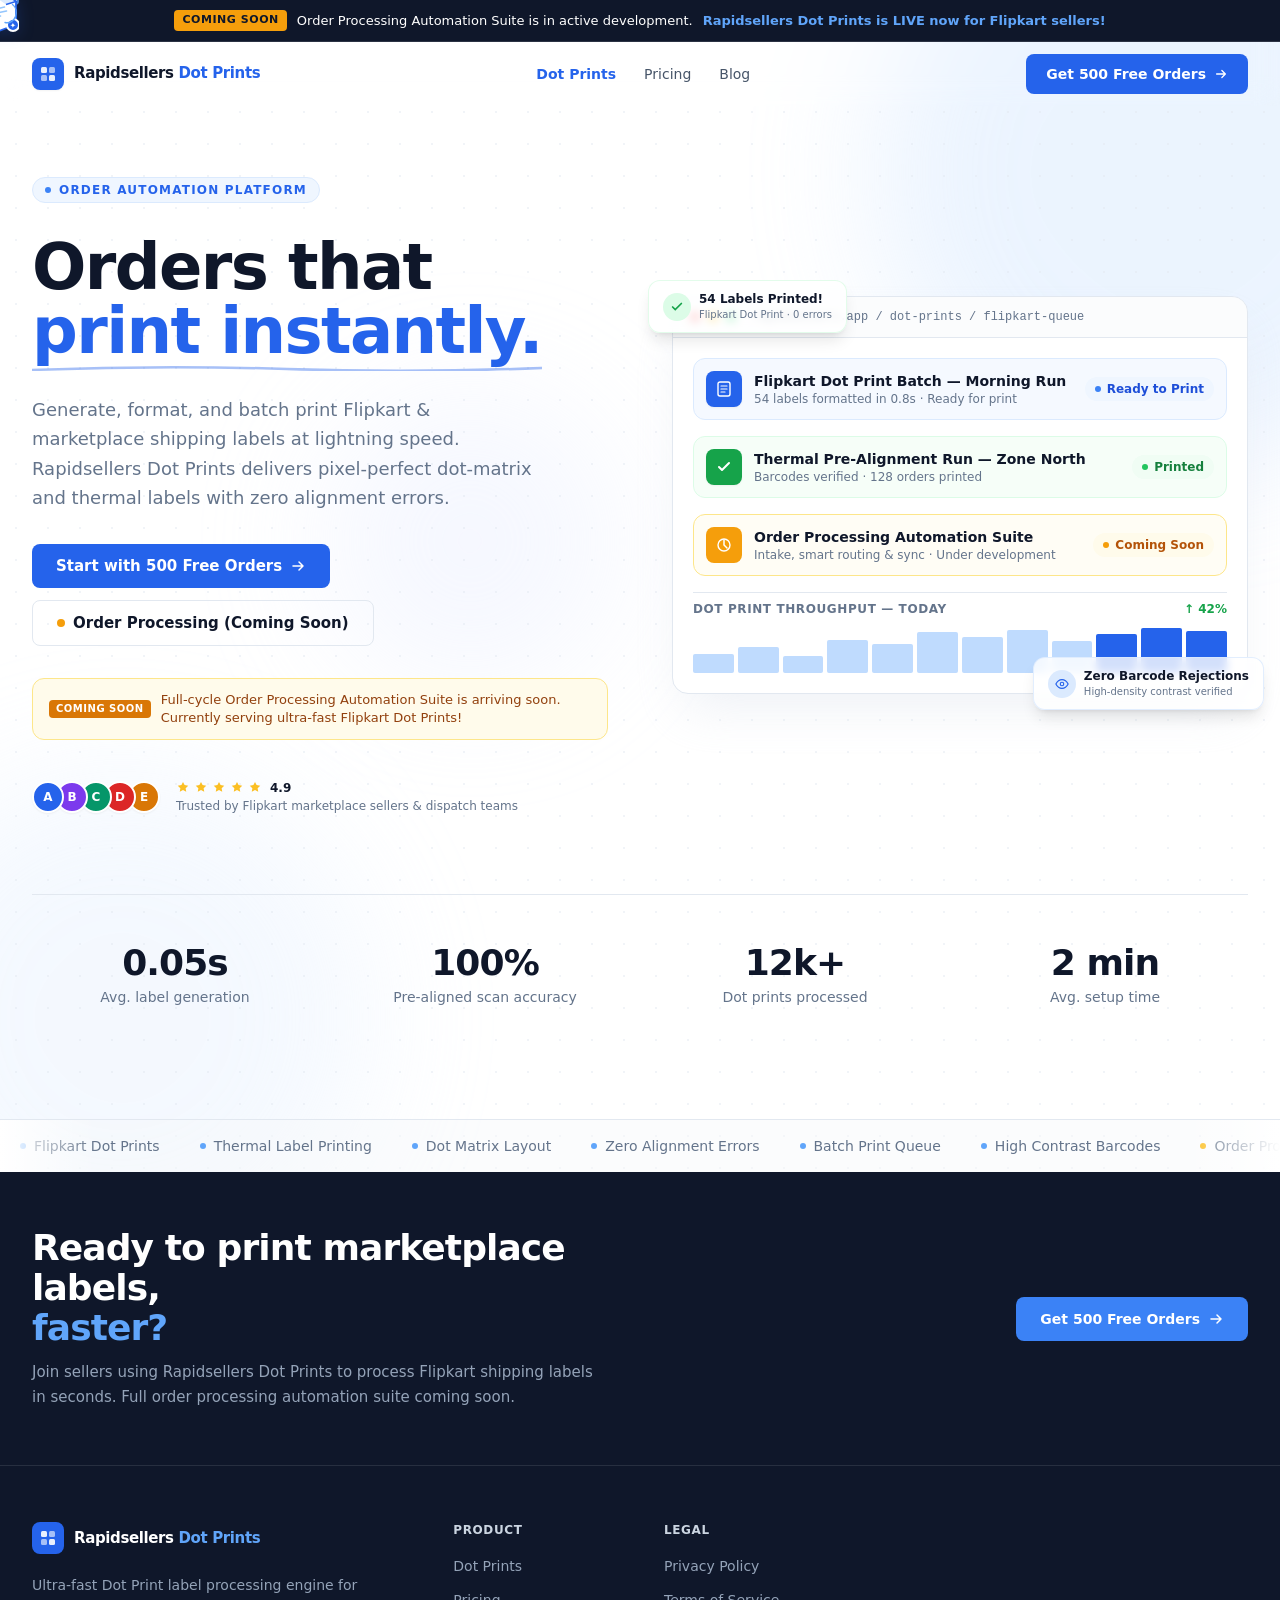
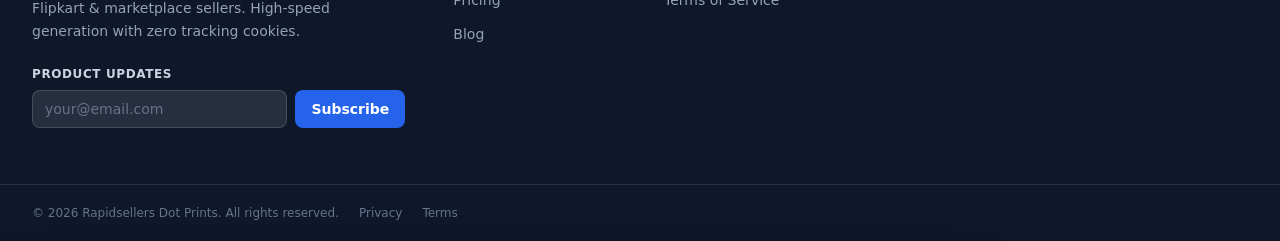
==== commit eda51f27: "Fix coming soon banner background and text contrast with inline styles" ====
--- a/index.html
+++ b/index.html
@@ -1,7 +1,7 @@
 <!DOCTYPE html><html lang="en"> <head><meta charset="UTF-8"><meta name="viewport" content="width=device-width, initial-scale=1.0"><meta name="description" content="High-speed Dot Print label generation and formatting for Flipkart &amp; marketplace sellers. Print order labels in seconds with 500 orders free launch bonus."><title>Rapidsellers Dot Prints — High-Speed Flipkart &amp; Marketplace Label Printing</title><link rel="icon" type="image/svg+xml" href="/favicon.svg"><link rel="preconnect" href="https://fonts.googleapis.com"><link rel="preconnect" href="https://fonts.gstatic.com" crossorigin><link rel="stylesheet" href="/_astro/faster-deals-automation.D9K2PXtb.css">
 <link rel="stylesheet" href="/_astro/index.BEs_39U-.css">
 <style>html,html *{cursor:none!important}#pf-cursor,#pf-trail,#pf-trail-2,#pf-trail-3,#pf-label,#pf-ring{position:fixed;top:0;left:0;pointer-events:none;z-index:99999;will-change:transform}#pf-cursor{margin:-6px 0 0 -15px}#pf-cursor-svg{transition:transform .22s cubic-bezier(.34,1.56,.64,1),filter .25s ease;filter:drop-shadow(0 2px 8px rgba(37,99,235,.22));transform-origin:15px 6px}#pf-cursor:before{content:"";position:absolute;inset:2px 1px auto auto;width:8px;height:8px;border-radius:999px;background:radial-gradient(circle,#fffffff2 0 28%,#60a5fad9 30% 100%);filter:blur(.2px);opacity:.95;transform:translate(1px,1px)}#pfc-body,#pfc-fold-bg,#pfc-fold-border,#pfc-l1,#pfc-l2,#pfc-l3,#pfc-orbit,#pfc-glint{transition:stroke .25s ease,fill .25s ease}#pfc-dot{transition:fill .25s ease,r .2s ease}#pf-trail{width:5px;height:5px;border-radius:50%;background:#2563eb;opacity:.3;margin:-2.5px 0 0 -2.5px;transition:background .3s ease;z-index:99998}#pf-trail-2,#pf-trail-3{width:10px;height:10px;border-radius:50%;background:#2563eb2e;margin:-5px 0 0 -5px;z-index:99997;filter:blur(.3px)}#pf-trail-3{width:16px;height:16px;margin:-8px 0 0 -8px;background:#2563eb14;z-index:99996}#pf-label{font-family:Inter,system-ui,sans-serif;font-size:9.5px;font-weight:800;letter-spacing:.07em;text-transform:uppercase;color:#fff;background:#2563eb;padding:3px 9px 3px 8px;border-radius:20px;white-space:nowrap;opacity:0;margin:-6px 0 0 22px;transition:opacity .18s ease,background .25s ease;z-index:99999}#pf-label.pfc-visible{opacity:1}#pf-ring{width:0;height:0;border-radius:50%;border:2px solid rgba(37,99,235,.55);opacity:0;margin:0;z-index:99997}#pf-ring.pfc-burst{animation:pfBurst .5s cubic-bezier(.22,1,.36,1) forwards}@keyframes pfBurst{0%{width:0;height:0;margin:0;opacity:1}70%{width:58px;height:58px;margin:-29px 0 0 -29px;opacity:.55}to{width:74px;height:74px;margin:-37px 0 0 -37px;opacity:0}}#pf-cursor.pfc-clicking #pf-cursor-svg{transform:scale(.88) rotate(-6deg)!important}#pf-cursor.pfc-surge #pf-cursor-svg{animation:pfSurge .65s cubic-bezier(.2,1,.2,1)}@keyframes pfSurge{0%{transform:scale(1) rotate(0)}30%{transform:scale(1.18) rotate(7deg)}65%{transform:scale(.95) rotate(-4deg)}to{transform:scale(1) rotate(0)}}#pf-cursor.pfc-hidden,#pf-trail.pfc-hidden,#pf-label.pfc-hidden{opacity:0!important}input,textarea,select{cursor:text!important}
-</style><script type="module" src="/_astro/hoisted.DUof4vRk.js"></script></head> <body> <!-- Proposal-themed custom cursor (desktop only) --> <!-- Cursor: mini shipment card --><div id="pf-cursor" aria-hidden="true"> <svg id="pf-cursor-svg" width="34" height="40" viewBox="0 0 34 40" fill="none" xmlns="http://www.w3.org/2000/svg"> <!-- Package shadow (depth) --> <path d="M4 7.5 L22.5 2.5 L28 8.5 L28 31.5 L9.5 34.5 L4 28.5 Z" fill="rgba(37,99,235,0.08)"></path> <!-- Package body --> <path id="pfc-body" d="M2.5 5.5 L21 0.5 L31 7.5 L31 30.5 L12.5 37.5 L2.5 30.5 Z" fill="#ffffff" stroke="#2563eb" stroke-width="1.8"></path> <!-- Folded delivery flap --> <path id="pfc-fold-bg" d="M21 0.5 L31 7.5 L21 10.5 L11 3.5 Z" fill="#dbeafe"></path> <path id="pfc-fold-border" d="M21 0.5 L31 7.5 L21 10.5" stroke="#2563eb" stroke-width="1.4" fill="none"></path> <path d="M21 0.5 L11 3.5" stroke="#2563eb" stroke-width="1.4"></path> <!-- Order lines --> <line id="pfc-l1" x1="7" y1="16" x2="19.5" y2="13" stroke="#93c5fd" stroke-width="1.6" stroke-linecap="round"></line> <line id="pfc-l2" x1="7" y1="20" x2="21.5" y2="17" stroke="#93c5fd" stroke-width="1.6" stroke-linecap="round"></line> <line id="pfc-l3" x1="7" y1="24" x2="15.5" y2="22" stroke="#93c5fd" stroke-width="1.6" stroke-linecap="round"></line> <!-- Status badge (circle) --> <circle id="pfc-dot" cx="28" cy="31" r="6" fill="#2563eb" stroke="#fff" stroke-width="2"></circle> <path id="pfc-orbit" d="M27.5 10.5 C31 13, 32 18, 30.5 22.5 C29 27, 24.5 29.5, 20 28.5" stroke="#60a5fa" stroke-width="1.4" stroke-linecap="round" fill="none"></path> <circle id="pfc-glint" cx="24" cy="6.5" r="1.6" fill="#dbeafe"></circle> <!-- Status icon inside badge --> <text id="pfc-icon" x="28" y="34.2" text-anchor="middle" font-size="7.5" fill="white" font-family="system-ui, sans-serif" font-weight="700"></text> </svg> </div> <!-- Lagging trail dot --> <div id="pf-trail" aria-hidden="true"></div> <!-- Orbit dots --> <div id="pf-trail-2" aria-hidden="true"></div> <div id="pf-trail-3" aria-hidden="true"></div> <!-- Stage label bubble --> <div id="pf-label" aria-hidden="true"></div> <!-- Click burst ring --> <div id="pf-ring" aria-hidden="true"></div>     <header id="navbar" class="fixed top-0 left-0 right-0 z-50 transition-all duration-300 bg-white/95 backdrop-blur-md"> <div id="coming-soon-banner" class="bg-gradient-to-r from-slate-900 via-brand-950 to-slate-900 text-white text-xs sm:text-sm font-medium py-2 px-4 text-center border-b border-brand-500/20"> <div class="max-w-7xl mx-auto flex items-center justify-center gap-2 flex-wrap"> <span class="inline-flex items-center px-2 py-0.5 rounded text-[11px] font-bold bg-amber-400 text-slate-950 uppercase tracking-wide">Coming Soon</span> <span class="text-slate-200">Order Processing Automation Suite is coming soon.</span> <span class="hidden sm:inline text-brand-400">⚡</span> <span class="text-brand-300 font-semibold">Rapidsellers Dot Prints is LIVE now for Flipkart sellers!</span> </div> </div> <nav class="max-w-7xl mx-auto px-4 sm:px-6 lg:px-8"> <div class="flex items-center justify-between h-16"> <!-- Logo --> <a href="/" class="flex items-center gap-2.5 flex-shrink-0 group"> <div class="w-8 h-8 rounded-lg bg-brand-600 flex items-center justify-center shadow-sm group-hover:shadow-brand-300/40 transition-shadow duration-300"> <svg width="18" height="18" viewBox="0 0 18 18" fill="none" xmlns="http://www.w3.org/2000/svg"> <rect x="2" y="2" width="6" height="6" rx="1.5" fill="white" opacity="0.9"></rect> <rect x="10" y="2" width="6" height="6" rx="1.5" fill="white" opacity="0.6"></rect> <rect x="2" y="10" width="6" height="6" rx="1.5" fill="white" opacity="0.6"></rect> <rect x="10" y="10" width="6" height="6" rx="1.5" fill="white" opacity="0.9"></rect> </svg> </div> <span class="text-[15px] font-bold tracking-tight text-ink">Rapidsellers <span class="text-brand-600">Dot Prints</span></span> </a> <!-- Desktop Nav --> <ul class="hidden md:flex items-center gap-1"> <li class="relative dropdown-trigger"> <a href="/" class="nav-link px-3 py-2 rounded-md hover:bg-surface transition-colors font-semibold text-brand-600">Dot Prints</a> </li> <li class="relative dropdown-trigger"> <a href="/pricing" class="nav-link px-3 py-2 rounded-md hover:bg-surface transition-colors">Pricing</a> </li> <li class="relative dropdown-trigger"> <a href="/blog" class="nav-link px-3 py-2 rounded-md hover:bg-surface transition-colors">Blog</a> </li> </ul> <!-- CTA --> <div class="hidden md:flex items-center gap-3"> <a href="/pricing" class="btn-primary text-sm"> Get 500 Free Orders <svg class="w-3.5 h-3.5" fill="none" viewBox="0 0 16 16"><path d="M3 8h10M9 4l4 4-4 4" stroke="currentColor" stroke-width="1.5" stroke-linecap="round" stroke-linejoin="round"></path></svg> </a> </div> <!-- Mobile hamburger --> <button id="menu-btn" class="md:hidden p-2 rounded-lg hover:bg-surface transition-colors" aria-label="Menu"> <svg class="w-5 h-5 text-ink" fill="none" viewBox="0 0 20 20"> <path d="M3 5h14M3 10h14M3 15h14" stroke="currentColor" stroke-width="1.5" stroke-linecap="round"></path> </svg> </button> </div> <!-- Mobile Menu --> <div id="mobile-menu" class="hidden md:hidden border-t border-border pb-4 pt-3"> <div class="space-y-1"> <a href="/" class="flex px-3 py-2 rounded-lg text-sm text-ink hover:bg-surface font-semibold text-brand-600">Dot Prints</a> <a href="/pricing" class="flex px-3 py-2 rounded-lg text-sm text-ink hover:bg-surface">Pricing</a> <a href="/blog" class="flex px-3 py-2 rounded-lg text-sm text-ink hover:bg-surface">Blog</a> </div> <div class="px-3 pt-3 border-t border-border mt-3"> <a href="/pricing" class="btn-primary w-full justify-center">Get 500 Free Orders</a> </div> </div> </nav> </header> <main id="main-content"> <section class="relative min-h-screen flex flex-col justify-center overflow-hidden bg-white pt-16"> <!-- Gradient orbs --> <div class="hero-orb w-[600px] h-[600px] bg-brand-200 -top-32 -right-48"></div> <div class="hero-orb w-[500px] h-[500px] bg-blue-100 -bottom-24 -left-32"></div> <div class="hero-orb w-[300px] h-[300px] bg-indigo-100 top-1/3 left-1/4"></div> <!-- Grid pattern overlay --> <div class="absolute inset-0 pointer-events-none" style="background-image: radial-gradient(circle, #e2e8f0 1px, transparent 1px); background-size: 32px 32px; opacity: 0.5;"></div> <div class="relative max-w-7xl mx-auto px-4 sm:px-6 lg:px-8 py-20 lg:py-28"> <div class="grid lg:grid-cols-2 gap-12 lg:gap-16 items-center"> <!-- Left: Copy --> <div class="space-y-8"> <div class="reveal" style="transition-delay: 0ms"> <span class="section-label"> <span class="w-1.5 h-1.5 rounded-full bg-brand-500 animate-pulse-slow"></span>
+</style><script type="module" src="/_astro/hoisted.DUof4vRk.js"></script></head> <body> <!-- Proposal-themed custom cursor (desktop only) --> <!-- Cursor: mini shipment card --><div id="pf-cursor" aria-hidden="true"> <svg id="pf-cursor-svg" width="34" height="40" viewBox="0 0 34 40" fill="none" xmlns="http://www.w3.org/2000/svg"> <!-- Package shadow (depth) --> <path d="M4 7.5 L22.5 2.5 L28 8.5 L28 31.5 L9.5 34.5 L4 28.5 Z" fill="rgba(37,99,235,0.08)"></path> <!-- Package body --> <path id="pfc-body" d="M2.5 5.5 L21 0.5 L31 7.5 L31 30.5 L12.5 37.5 L2.5 30.5 Z" fill="#ffffff" stroke="#2563eb" stroke-width="1.8"></path> <!-- Folded delivery flap --> <path id="pfc-fold-bg" d="M21 0.5 L31 7.5 L21 10.5 L11 3.5 Z" fill="#dbeafe"></path> <path id="pfc-fold-border" d="M21 0.5 L31 7.5 L21 10.5" stroke="#2563eb" stroke-width="1.4" fill="none"></path> <path d="M21 0.5 L11 3.5" stroke="#2563eb" stroke-width="1.4"></path> <!-- Order lines --> <line id="pfc-l1" x1="7" y1="16" x2="19.5" y2="13" stroke="#93c5fd" stroke-width="1.6" stroke-linecap="round"></line> <line id="pfc-l2" x1="7" y1="20" x2="21.5" y2="17" stroke="#93c5fd" stroke-width="1.6" stroke-linecap="round"></line> <line id="pfc-l3" x1="7" y1="24" x2="15.5" y2="22" stroke="#93c5fd" stroke-width="1.6" stroke-linecap="round"></line> <!-- Status badge (circle) --> <circle id="pfc-dot" cx="28" cy="31" r="6" fill="#2563eb" stroke="#fff" stroke-width="2"></circle> <path id="pfc-orbit" d="M27.5 10.5 C31 13, 32 18, 30.5 22.5 C29 27, 24.5 29.5, 20 28.5" stroke="#60a5fa" stroke-width="1.4" stroke-linecap="round" fill="none"></path> <circle id="pfc-glint" cx="24" cy="6.5" r="1.6" fill="#dbeafe"></circle> <!-- Status icon inside badge --> <text id="pfc-icon" x="28" y="34.2" text-anchor="middle" font-size="7.5" fill="white" font-family="system-ui, sans-serif" font-weight="700"></text> </svg> </div> <!-- Lagging trail dot --> <div id="pf-trail" aria-hidden="true"></div> <!-- Orbit dots --> <div id="pf-trail-2" aria-hidden="true"></div> <div id="pf-trail-3" aria-hidden="true"></div> <!-- Stage label bubble --> <div id="pf-label" aria-hidden="true"></div> <!-- Click burst ring --> <div id="pf-ring" aria-hidden="true"></div>     <header id="navbar" class="fixed top-0 left-0 right-0 z-50 transition-all duration-300 bg-white/95 backdrop-blur-md"> <div id="coming-soon-banner" style="background-color: #0f172a; color: #ffffff; padding: 10px 16px; border-bottom: 1px solid rgba(255, 255, 255, 0.12); font-size: 13px; line-height: 1.5; text-align: center;"> <div style="max-width: 1280px; margin: 0 auto; display: flex; align-items: center; justify-content: center; gap: 10px; flex-wrap: wrap;"> <span style="background-color: #f59e0b; color: #0f172a; font-weight: 800; font-size: 11px; padding: 2px 8px; border-radius: 4px; text-transform: uppercase; letter-spacing: 0.05em; display: inline-flex; align-items: center;">Coming Soon</span> <span style="color: #ffffff; font-weight: 500;">Order Processing Automation Suite is in active development.</span> <span style="color: #64748b;" class="hidden sm:inline">•</span> <span style="color: #60a5fa; font-weight: 700;">Rapidsellers Dot Prints is LIVE now for Flipkart sellers!</span> </div> </div> <nav class="max-w-7xl mx-auto px-4 sm:px-6 lg:px-8"> <div class="flex items-center justify-between h-16"> <!-- Logo --> <a href="/" class="flex items-center gap-2.5 flex-shrink-0 group"> <div class="w-8 h-8 rounded-lg bg-brand-600 flex items-center justify-center shadow-sm group-hover:shadow-brand-300/40 transition-shadow duration-300"> <svg width="18" height="18" viewBox="0 0 18 18" fill="none" xmlns="http://www.w3.org/2000/svg"> <rect x="2" y="2" width="6" height="6" rx="1.5" fill="white" opacity="0.9"></rect> <rect x="10" y="2" width="6" height="6" rx="1.5" fill="white" opacity="0.6"></rect> <rect x="2" y="10" width="6" height="6" rx="1.5" fill="white" opacity="0.6"></rect> <rect x="10" y="10" width="6" height="6" rx="1.5" fill="white" opacity="0.9"></rect> </svg> </div> <span class="text-[15px] font-bold tracking-tight text-ink">Rapidsellers <span class="text-brand-600">Dot Prints</span></span> </a> <!-- Desktop Nav --> <ul class="hidden md:flex items-center gap-1"> <li class="relative dropdown-trigger"> <a href="/" class="nav-link px-3 py-2 rounded-md hover:bg-surface transition-colors font-semibold text-brand-600">Dot Prints</a> </li> <li class="relative dropdown-trigger"> <a href="/pricing" class="nav-link px-3 py-2 rounded-md hover:bg-surface transition-colors">Pricing</a> </li> <li class="relative dropdown-trigger"> <a href="/blog" class="nav-link px-3 py-2 rounded-md hover:bg-surface transition-colors">Blog</a> </li> </ul> <!-- CTA --> <div class="hidden md:flex items-center gap-3"> <a href="/pricing" class="btn-primary text-sm"> Get 500 Free Orders <svg class="w-3.5 h-3.5" fill="none" viewBox="0 0 16 16"><path d="M3 8h10M9 4l4 4-4 4" stroke="currentColor" stroke-width="1.5" stroke-linecap="round" stroke-linejoin="round"></path></svg> </a> </div> <!-- Mobile hamburger --> <button id="menu-btn" class="md:hidden p-2 rounded-lg hover:bg-surface transition-colors" aria-label="Menu"> <svg class="w-5 h-5 text-ink" fill="none" viewBox="0 0 20 20"> <path d="M3 5h14M3 10h14M3 15h14" stroke="currentColor" stroke-width="1.5" stroke-linecap="round"></path> </svg> </button> </div> <!-- Mobile Menu --> <div id="mobile-menu" class="hidden md:hidden border-t border-border pb-4 pt-3"> <div class="space-y-1"> <a href="/" class="flex px-3 py-2 rounded-lg text-sm text-ink hover:bg-surface font-semibold text-brand-600">Dot Prints</a> <a href="/pricing" class="flex px-3 py-2 rounded-lg text-sm text-ink hover:bg-surface">Pricing</a> <a href="/blog" class="flex px-3 py-2 rounded-lg text-sm text-ink hover:bg-surface">Blog</a> </div> <div class="px-3 pt-3 border-t border-border mt-3"> <a href="/pricing" class="btn-primary w-full justify-center">Get 500 Free Orders</a> </div> </div> </nav> </header> <main id="main-content"> <section class="relative min-h-screen flex flex-col justify-center overflow-hidden bg-white pt-16"> <!-- Gradient orbs --> <div class="hero-orb w-[600px] h-[600px] bg-brand-200 -top-32 -right-48"></div> <div class="hero-orb w-[500px] h-[500px] bg-blue-100 -bottom-24 -left-32"></div> <div class="hero-orb w-[300px] h-[300px] bg-indigo-100 top-1/3 left-1/4"></div> <!-- Grid pattern overlay --> <div class="absolute inset-0 pointer-events-none" style="background-image: radial-gradient(circle, #e2e8f0 1px, transparent 1px); background-size: 32px 32px; opacity: 0.5;"></div> <div class="relative max-w-7xl mx-auto px-4 sm:px-6 lg:px-8 py-20 lg:py-28"> <div class="grid lg:grid-cols-2 gap-12 lg:gap-16 items-center"> <!-- Left: Copy --> <div class="space-y-8"> <div class="reveal" style="transition-delay: 0ms"> <span class="section-label"> <span class="w-1.5 h-1.5 rounded-full bg-brand-500 animate-pulse-slow"></span>
 Order Automation Platform
 </span> </div> <div class="reveal" style="transition-delay: 100ms"> <h1 class="text-5xl sm:text-6xl lg:text-[64px] font-black leading-[1.05] tracking-tight text-ink">
 Orders that<br> <span class="relative inline-block"> <span class="text-brand-600">print instantly.</span> <svg class="absolute -bottom-2 left-0 w-full" height="6" viewBox="0 0 200 6" fill="none" preserveAspectRatio="none"> <path d="M0 5 Q50 0 100 4 Q150 8 200 3" stroke="#2563eb" stroke-width="2.5" stroke-linecap="round" fill="none" opacity="0.4"></path> </svg> </span> </h1> </div> <div class="reveal" style="transition-delay: 200ms"> <p class="text-lg text-muted leading-relaxed max-w-lg">
@@ -10,11 +10,11 @@
 Start with 500 Free Orders
 <svg class="w-4 h-4" fill="none" viewBox="0 0 16 16"> <path d="M3 8h10M9 4l4 4-4 4" stroke="currentColor" stroke-width="1.5" stroke-linecap="round" stroke-linejoin="round"></path> </svg> </a> <a href="#coming-soon" class="btn-secondary px-6 py-3 text-[15px]"> <span class="w-2 h-2 rounded-full bg-amber-500 animate-pulse"></span>
 Order Processing (Coming Soon)
-</a> </div> <div class="reveal mt-3 p-3.5 rounded-xl bg-amber-50 border border-amber-200/90 text-amber-950 text-xs sm:text-sm flex items-center gap-2.5" style="transition-delay: 350ms"> <span class="font-bold uppercase tracking-wider text-[10px] bg-amber-500 text-white px-2 py-0.5 rounded flex-shrink-0">Coming Soon</span> <span>Full-cycle Order Processing Automation Suite is arriving soon. Currently serving ultra-fast Flipkart Dot Prints!</span> </div> <!-- Social proof --> <div class="reveal flex items-center gap-4 pt-2" style="transition-delay: 400ms"> <div class="flex -space-x-2"> <div class="w-8 h-8 rounded-full border-2 border-white flex items-center justify-center text-white text-xs font-bold shadow-sm" style="background: #2563eb; z-index: 5"> A </div><div class="w-8 h-8 rounded-full border-2 border-white flex items-center justify-center text-white text-xs font-bold shadow-sm" style="background: #7c3aed; z-index: 4"> B </div><div class="w-8 h-8 rounded-full border-2 border-white flex items-center justify-center text-white text-xs font-bold shadow-sm" style="background: #059669; z-index: 3"> C </div><div class="w-8 h-8 rounded-full border-2 border-white flex items-center justify-center text-white text-xs font-bold shadow-sm" style="background: #dc2626; z-index: 2"> D </div><div class="w-8 h-8 rounded-full border-2 border-white flex items-center justify-center text-white text-xs font-bold shadow-sm" style="background: #d97706; z-index: 1"> E </div> </div> <div> <div class="flex items-center gap-1 mb-0.5"> <svg class="w-3.5 h-3.5 fill-amber-400" viewBox="0 0 16 16"><path d="M8 1l1.8 3.6L14 5.3l-3 2.9.7 4.1L8 10.4l-3.7 1.9.7-4.1-3-2.9 4.2-.7z"></path></svg><svg class="w-3.5 h-3.5 fill-amber-400" viewBox="0 0 16 16"><path d="M8 1l1.8 3.6L14 5.3l-3 2.9.7 4.1L8 10.4l-3.7 1.9.7-4.1-3-2.9 4.2-.7z"></path></svg><svg class="w-3.5 h-3.5 fill-amber-400" viewBox="0 0 16 16"><path d="M8 1l1.8 3.6L14 5.3l-3 2.9.7 4.1L8 10.4l-3.7 1.9.7-4.1-3-2.9 4.2-.7z"></path></svg><svg class="w-3.5 h-3.5 fill-amber-400" viewBox="0 0 16 16"><path d="M8 1l1.8 3.6L14 5.3l-3 2.9.7 4.1L8 10.4l-3.7 1.9.7-4.1-3-2.9 4.2-.7z"></path></svg><svg class="w-3.5 h-3.5 fill-amber-400" viewBox="0 0 16 16"><path d="M8 1l1.8 3.6L14 5.3l-3 2.9.7 4.1L8 10.4l-3.7 1.9.7-4.1-3-2.9 4.2-.7z"></path></svg> <span class="text-xs font-semibold text-ink ml-1">4.9</span> </div> <p class="text-xs text-muted">Trusted by Flipkart marketplace sellers &amp; dispatch teams</p> </div> </div> </div> <!-- Right: Animated UI mockup --> <div class="reveal relative" style="transition-delay: 200ms"> <!-- Main card --> <div class="relative bg-white rounded-2xl border border-border shadow-2xl shadow-slate-200/60 overflow-hidden animate-float"> <!-- Card header bar --> <div class="flex items-center gap-2 px-4 py-3 border-b border-border bg-surface/60"> <div class="flex gap-1.5"> <span class="w-3 h-3 rounded-full bg-red-400"></span> <span class="w-3 h-3 rounded-full bg-amber-400"></span> <span class="w-3 h-3 rounded-full bg-green-400"></span> </div> <span class="text-xs text-muted font-mono ml-2">rapidsellers.app / dot-prints / flipkart-queue</span> </div> <!-- Content area --> <div class="p-5 space-y-4"> <!-- Row 1 --> <div class="flex items-center justify-between p-3 rounded-xl bg-brand-50/60 border border-brand-100 hover:bg-brand-50 transition-colors cursor-pointer group"> <div class="flex items-center gap-3"> <div class="w-9 h-9 rounded-lg bg-brand-600 flex items-center justify-center shadow-sm"> <svg class="w-4 h-4 text-white" fill="none" viewBox="0 0 16 16"> <rect x="2" y="1" width="12" height="14" rx="2" stroke="currentColor" stroke-width="1.4"></rect> <path d="M5 5h6M5 8h6M5 11h4" stroke="currentColor" stroke-width="1.2" stroke-linecap="round"></path> </svg> </div> <div> <p class="text-sm font-semibold text-ink">Flipkart Dot Print Batch — Morning Run</p> <p class="text-xs text-muted">54 labels formatted in 0.8s · Ready for print</p> </div> </div> <div class="flex items-center gap-2"> <span class="status-sent"> <span class="w-1.5 h-1.5 rounded-full bg-blue-500 animate-pulse"></span>
+</a> </div> <div class="reveal mt-3" style="transition-delay: 350ms; background-color: #fffbeb; border: 1px solid #fde68a; border-radius: 12px; padding: 12px 16px; display: flex; align-items: center; gap: 10px; color: #92400e; font-size: 13px; line-height: 1.4;"> <span style="background-color: #d97706; color: #ffffff; font-weight: 800; font-size: 10px; padding: 2px 7px; border-radius: 4px; text-transform: uppercase; letter-spacing: 0.05em; flex-shrink: 0;">Coming Soon</span> <span style="color: #92400e; font-weight: 500;">Full-cycle Order Processing Automation Suite is arriving soon. Currently serving ultra-fast Flipkart Dot Prints!</span> </div> <!-- Social proof --> <div class="reveal flex items-center gap-4 pt-2" style="transition-delay: 400ms"> <div class="flex -space-x-2"> <div class="w-8 h-8 rounded-full border-2 border-white flex items-center justify-center text-white text-xs font-bold shadow-sm" style="background: #2563eb; z-index: 5"> A </div><div class="w-8 h-8 rounded-full border-2 border-white flex items-center justify-center text-white text-xs font-bold shadow-sm" style="background: #7c3aed; z-index: 4"> B </div><div class="w-8 h-8 rounded-full border-2 border-white flex items-center justify-center text-white text-xs font-bold shadow-sm" style="background: #059669; z-index: 3"> C </div><div class="w-8 h-8 rounded-full border-2 border-white flex items-center justify-center text-white text-xs font-bold shadow-sm" style="background: #dc2626; z-index: 2"> D </div><div class="w-8 h-8 rounded-full border-2 border-white flex items-center justify-center text-white text-xs font-bold shadow-sm" style="background: #d97706; z-index: 1"> E </div> </div> <div> <div class="flex items-center gap-1 mb-0.5"> <svg class="w-3.5 h-3.5 fill-amber-400" viewBox="0 0 16 16"><path d="M8 1l1.8 3.6L14 5.3l-3 2.9.7 4.1L8 10.4l-3.7 1.9.7-4.1-3-2.9 4.2-.7z"></path></svg><svg class="w-3.5 h-3.5 fill-amber-400" viewBox="0 0 16 16"><path d="M8 1l1.8 3.6L14 5.3l-3 2.9.7 4.1L8 10.4l-3.7 1.9.7-4.1-3-2.9 4.2-.7z"></path></svg><svg class="w-3.5 h-3.5 fill-amber-400" viewBox="0 0 16 16"><path d="M8 1l1.8 3.6L14 5.3l-3 2.9.7 4.1L8 10.4l-3.7 1.9.7-4.1-3-2.9 4.2-.7z"></path></svg><svg class="w-3.5 h-3.5 fill-amber-400" viewBox="0 0 16 16"><path d="M8 1l1.8 3.6L14 5.3l-3 2.9.7 4.1L8 10.4l-3.7 1.9.7-4.1-3-2.9 4.2-.7z"></path></svg><svg class="w-3.5 h-3.5 fill-amber-400" viewBox="0 0 16 16"><path d="M8 1l1.8 3.6L14 5.3l-3 2.9.7 4.1L8 10.4l-3.7 1.9.7-4.1-3-2.9 4.2-.7z"></path></svg> <span class="text-xs font-semibold text-ink ml-1">4.9</span> </div> <p class="text-xs text-muted">Trusted by Flipkart marketplace sellers &amp; dispatch teams</p> </div> </div> </div> <!-- Right: Animated UI mockup --> <div class="reveal relative" style="transition-delay: 200ms"> <!-- Main card --> <div class="relative bg-white rounded-2xl border border-border shadow-2xl shadow-slate-200/60 overflow-hidden animate-float"> <!-- Card header bar --> <div class="flex items-center gap-2 px-4 py-3 border-b border-border bg-surface/60"> <div class="flex gap-1.5"> <span class="w-3 h-3 rounded-full bg-red-400"></span> <span class="w-3 h-3 rounded-full bg-amber-400"></span> <span class="w-3 h-3 rounded-full bg-green-400"></span> </div> <span class="text-xs text-muted font-mono ml-2">rapidsellers.app / dot-prints / flipkart-queue</span> </div> <!-- Content area --> <div class="p-5 space-y-4"> <!-- Row 1 --> <div class="flex items-center justify-between p-3 rounded-xl bg-brand-50/60 border border-brand-100 hover:bg-brand-50 transition-colors cursor-pointer group"> <div class="flex items-center gap-3"> <div class="w-9 h-9 rounded-lg bg-brand-600 flex items-center justify-center shadow-sm"> <svg class="w-4 h-4 text-white" fill="none" viewBox="0 0 16 16"> <rect x="2" y="1" width="12" height="14" rx="2" stroke="currentColor" stroke-width="1.4"></rect> <path d="M5 5h6M5 8h6M5 11h4" stroke="currentColor" stroke-width="1.2" stroke-linecap="round"></path> </svg> </div> <div> <p class="text-sm font-semibold text-ink">Flipkart Dot Print Batch — Morning Run</p> <p class="text-xs text-muted">54 labels formatted in 0.8s · Ready for print</p> </div> </div> <div class="flex items-center gap-2"> <span class="status-sent"> <span class="w-1.5 h-1.5 rounded-full bg-blue-500 animate-pulse"></span>
 Ready to Print
 </span> </div> </div> <!-- Row 2 --> <div class="flex items-center justify-between p-3 rounded-xl bg-green-50/60 border border-green-100 hover:bg-green-50 transition-colors cursor-pointer"> <div class="flex items-center gap-3"> <div class="w-9 h-9 rounded-lg bg-green-600 flex items-center justify-center shadow-sm"> <svg class="w-4 h-4 text-white" fill="none" viewBox="0 0 16 16"> <path d="M13 4L6 11 3 8" stroke="currentColor" stroke-width="2" stroke-linecap="round" stroke-linejoin="round"></path> </svg> </div> <div> <p class="text-sm font-semibold text-ink">Thermal Pre-Alignment Run — Zone North</p> <p class="text-xs text-muted">Barcodes verified · 128 orders printed</p> </div> </div> <span class="status-approved"> <span class="w-1.5 h-1.5 rounded-full bg-green-500"></span>
 Printed
-</span> </div> <!-- Row 3 --> <div class="flex items-center justify-between p-3 rounded-xl border border-amber-200 bg-amber-50/30 hover:bg-amber-50/50 transition-colors cursor-pointer" id="coming-soon"> <div class="flex items-center gap-3"> <div class="w-9 h-9 rounded-lg bg-amber-500 flex items-center justify-center"> <svg class="w-4 h-4 text-white" fill="none" viewBox="0 0 16 16"> <path d="M8 3v5l3 3" stroke="currentColor" stroke-width="1.5" stroke-linecap="round"></path> <circle cx="8" cy="8" r="6" stroke="currentColor" stroke-width="1.4"></circle> </svg> </div> <div> <p class="text-sm font-semibold text-ink">Order Processing Automation Suite</p> <p class="text-xs text-muted">Intake, smart routing &amp; sync · Under development</p> </div> </div> <span class="status-review"> <span class="w-1.5 h-1.5 rounded-full bg-amber-500"></span>
+</span> </div> <!-- Row 3 --> <div class="flex items-center justify-between p-3 rounded-xl border border-amber-200 hover:bg-amber-50/50 transition-colors cursor-pointer" style="background-color: #fffdf5; border-color: #fde68a;" id="coming-soon"> <div class="flex items-center gap-3"> <div class="w-9 h-9 rounded-lg bg-amber-500 flex items-center justify-center"> <svg class="w-4 h-4 text-white" fill="none" viewBox="0 0 16 16"> <path d="M8 3v5l3 3" stroke="currentColor" stroke-width="1.5" stroke-linecap="round"></path> <circle cx="8" cy="8" r="6" stroke="currentColor" stroke-width="1.4"></circle> </svg> </div> <div> <p class="text-sm font-semibold text-ink">Order Processing Automation Suite</p> <p class="text-xs text-muted">Intake, smart routing &amp; sync · Under development</p> </div> </div> <span class="status-review"> <span class="w-1.5 h-1.5 rounded-full bg-amber-500"></span>
 Coming Soon
 </span> </div> <!-- Analytics mini bar --> <div class="pt-2 border-t border-border"> <div class="flex items-center justify-between mb-2"> <p class="text-xs font-semibold text-muted uppercase tracking-wider">Dot Print Throughput — Today</p> <span class="text-xs font-bold text-green-600">↑ 42%</span> </div> <div class="flex items-end gap-1 h-12"> <div class="flex-1 rounded-sm bg-brand-200 transition-all duration-300" style="height: 40%; background: #bfdbfe; animation: fadeUp 0.4s ease 0ms both"></div><div class="flex-1 rounded-sm bg-brand-200 transition-all duration-300" style="height: 55%; background: #bfdbfe; animation: fadeUp 0.4s ease 60ms both"></div><div class="flex-1 rounded-sm bg-brand-200 transition-all duration-300" style="height: 35%; background: #bfdbfe; animation: fadeUp 0.4s ease 120ms both"></div><div class="flex-1 rounded-sm bg-brand-200 transition-all duration-300" style="height: 70%; background: #bfdbfe; animation: fadeUp 0.4s ease 180ms both"></div><div class="flex-1 rounded-sm bg-brand-200 transition-all duration-300" style="height: 60%; background: #bfdbfe; animation: fadeUp 0.4s ease 240ms both"></div><div class="flex-1 rounded-sm bg-brand-200 transition-all duration-300" style="height: 85%; background: #bfdbfe; animation: fadeUp 0.4s ease 300ms both"></div><div class="flex-1 rounded-sm bg-brand-200 transition-all duration-300" style="height: 75%; background: #bfdbfe; animation: fadeUp 0.4s ease 360ms both"></div><div class="flex-1 rounded-sm bg-brand-200 transition-all duration-300" style="height: 90%; background: #bfdbfe; animation: fadeUp 0.4s ease 420ms both"></div><div class="flex-1 rounded-sm bg-brand-200 transition-all duration-300" style="height: 68%; background: #bfdbfe; animation: fadeUp 0.4s ease 480ms both"></div><div class="flex-1 rounded-sm bg-brand-200 transition-all duration-300" style="height: 82%; background: #2563eb; animation: fadeUp 0.4s ease 540ms both"></div><div class="flex-1 rounded-sm bg-brand-200 transition-all duration-300" style="height: 95%; background: #2563eb; animation: fadeUp 0.4s ease 600ms both"></div><div class="flex-1 rounded-sm bg-brand-200 transition-all duration-300" style="height: 88%; background: #2563eb; animation: fadeUp 0.4s ease 660ms both"></div> </div> </div> </div> </div> <!-- Floating badge 1: approval notification --> <div class="absolute -top-4 -left-6 card-glass px-3.5 py-2.5 rounded-xl shadow-lg border border-green-100/80 animate-float" style="animation-delay: 1s; animation-duration: 7s;"> <div class="flex items-center gap-2"> <div class="w-7 h-7 rounded-full bg-green-100 flex items-center justify-center"> <svg class="w-3.5 h-3.5 text-green-600" fill="none" viewBox="0 0 16 16"> <path d="M13 4L6 11 3 8" stroke="currentColor" stroke-width="2" stroke-linecap="round"></path> </svg> </div> <div> <p class="text-xs font-semibold text-ink">54 Labels Printed!</p> <p class="text-[10px] text-muted">Flipkart Dot Print · 0 errors</p> </div> </div> </div> <!-- Floating badge 2: client viewed --> <div class="absolute -bottom-4 -right-4 card-glass px-3.5 py-2.5 rounded-xl shadow-lg border border-blue-100/80 animate-float" style="animation-delay: 2.5s; animation-duration: 8s;"> <div class="flex items-center gap-2"> <div class="w-7 h-7 rounded-full bg-blue-100 flex items-center justify-center"> <svg class="w-3.5 h-3.5 text-brand-600" fill="none" viewBox="0 0 16 16"> <path d="M1 8s2.5-5 7-5 7 5 7 5-2.5 5-7 5-7-5-7-5z" stroke="currentColor" stroke-width="1.3"></path> <circle cx="8" cy="8" r="2" stroke="currentColor" stroke-width="1.3"></circle> </svg> </div> <div> <p class="text-xs font-semibold text-ink">Zero Barcode Rejections</p> <p class="text-[10px] text-muted">High-density contrast verified</p> </div> </div> </div> </div> </div> <!-- Stats row --> <div class="grid grid-cols-2 md:grid-cols-4 gap-6 mt-20 pt-12 border-t border-border reveal" style="transition-delay: 500ms"> <div class="text-center"> <p class="text-4xl font-black text-ink tracking-tight">0.05s</p> <p class="text-sm text-muted mt-1">Avg. label generation</p> </div><div class="text-center"> <p class="text-4xl font-black text-ink tracking-tight">100%</p> <p class="text-sm text-muted mt-1">Pre-aligned scan accuracy</p> </div><div class="text-center"> <p class="text-4xl font-black text-ink tracking-tight">12k+</p> <p class="text-sm text-muted mt-1">Dot prints processed</p> </div><div class="text-center"> <p class="text-4xl font-black text-ink tracking-tight">2 min</p> <p class="text-sm text-muted mt-1">Avg. setup time</p> </div> </div> </div> <!-- Keyword marquee --> <div class="relative border-t border-border bg-surface/50 py-4 overflow-hidden"> <!-- Fade masks --> <div class="absolute left-0 top-0 bottom-0 w-24 bg-gradient-to-r from-white to-transparent z-10 pointer-events-none"></div> <div class="absolute right-0 top-0 bottom-0 w-24 bg-gradient-to-l from-white to-transparent z-10 pointer-events-none"></div> <div class="overflow-hidden"> <div class="marquee-track"> <span class="inline-flex items-center gap-2 mx-5 text-sm text-slate-500 font-medium whitespace-nowrap"> <span class="w-1.5 h-1.5 rounded-full bg-brand-400"></span> Flipkart Dot Prints </span><span class="inline-flex items-center gap-2 mx-5 text-sm text-slate-500 font-medium whitespace-nowrap"> <span class="w-1.5 h-1.5 rounded-full bg-brand-400"></span> Thermal Label Printing </span><span class="inline-flex items-center gap-2 mx-5 text-sm text-slate-500 font-medium whitespace-nowrap"> <span class="w-1.5 h-1.5 rounded-full bg-brand-400"></span> Dot Matrix Layout </span><span class="inline-flex items-center gap-2 mx-5 text-sm text-slate-500 font-medium whitespace-nowrap"> <span class="w-1.5 h-1.5 rounded-full bg-brand-400"></span> Zero Alignment Errors </span><span class="inline-flex items-center gap-2 mx-5 text-sm text-slate-500 font-medium whitespace-nowrap"> <span class="w-1.5 h-1.5 rounded-full bg-brand-400"></span> Batch Print Queue </span><span class="inline-flex items-center gap-2 mx-5 text-sm text-slate-500 font-medium whitespace-nowrap"> <span class="w-1.5 h-1.5 rounded-full bg-brand-400"></span> High Contrast Barcodes </span><span class="inline-flex items-center gap-2 mx-5 text-sm text-slate-500 font-medium whitespace-nowrap"> <span class="w-1.5 h-1.5 rounded-full bg-amber-400"></span> Order Processing Suite (Coming Soon) </span><span class="inline-flex items-center gap-2 mx-5 text-sm text-slate-500 font-medium whitespace-nowrap"> <span class="w-1.5 h-1.5 rounded-full bg-brand-400"></span> ₹0.05 per Label </span><span class="inline-flex items-center gap-2 mx-5 text-sm text-slate-500 font-medium whitespace-nowrap"> <span class="w-1.5 h-1.5 rounded-full bg-brand-400"></span> 500 Free Orders </span> </div> </div> </div> </section> </main> <footer class="bg-ink text-white"> <!-- Top CTA strip --> <div class="border-b border-white/10"> <div class="max-w-7xl mx-auto px-4 sm:px-6 lg:px-8 py-14"> <div class="flex flex-col lg:flex-row items-start lg:items-center justify-between gap-8"> <div class="max-w-xl"> <h2 class="text-3xl sm:text-4xl font-black tracking-tight leading-tight">
 Ready to print marketplace labels,<br> <span class="text-brand-400">faster?</span> </h2> <p class="text-slate-400 mt-3 text-[15px] leading-relaxed">
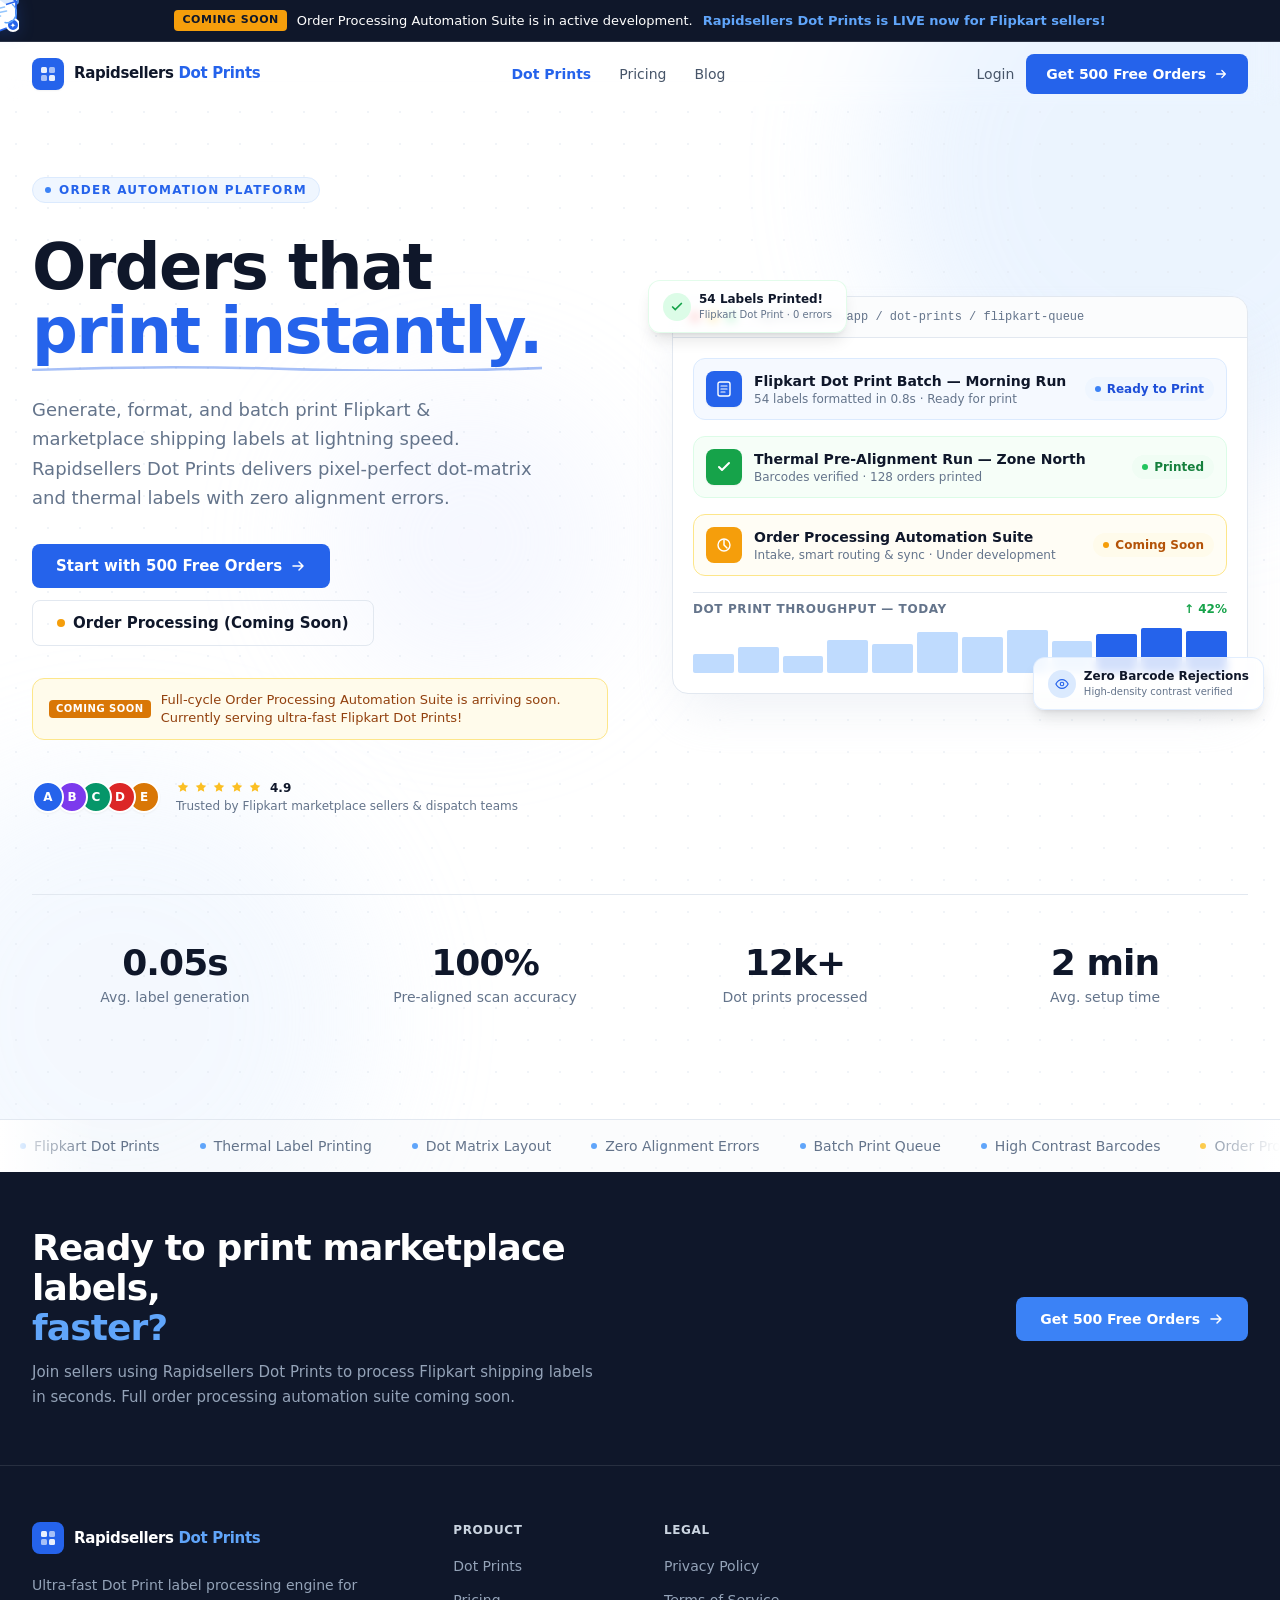
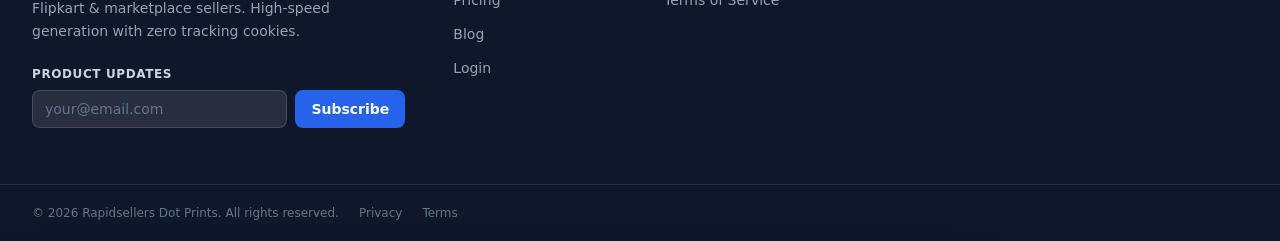
==== commit 0e2bde36: "Map all placeholder links and add Login pointing to app.rapidsellers.online" ====
--- a/index.html
+++ b/index.html
@@ -1,7 +1,7 @@
 <!DOCTYPE html><html lang="en"> <head><meta charset="UTF-8"><meta name="viewport" content="width=device-width, initial-scale=1.0"><meta name="description" content="High-speed Dot Print label generation and formatting for Flipkart &amp; marketplace sellers. Print order labels in seconds with 500 orders free launch bonus."><title>Rapidsellers Dot Prints — High-Speed Flipkart &amp; Marketplace Label Printing</title><link rel="icon" type="image/svg+xml" href="/favicon.svg"><link rel="preconnect" href="https://fonts.googleapis.com"><link rel="preconnect" href="https://fonts.gstatic.com" crossorigin><link rel="stylesheet" href="/_astro/faster-deals-automation.D9K2PXtb.css">
 <link rel="stylesheet" href="/_astro/index.BEs_39U-.css">
 <style>html,html *{cursor:none!important}#pf-cursor,#pf-trail,#pf-trail-2,#pf-trail-3,#pf-label,#pf-ring{position:fixed;top:0;left:0;pointer-events:none;z-index:99999;will-change:transform}#pf-cursor{margin:-6px 0 0 -15px}#pf-cursor-svg{transition:transform .22s cubic-bezier(.34,1.56,.64,1),filter .25s ease;filter:drop-shadow(0 2px 8px rgba(37,99,235,.22));transform-origin:15px 6px}#pf-cursor:before{content:"";position:absolute;inset:2px 1px auto auto;width:8px;height:8px;border-radius:999px;background:radial-gradient(circle,#fffffff2 0 28%,#60a5fad9 30% 100%);filter:blur(.2px);opacity:.95;transform:translate(1px,1px)}#pfc-body,#pfc-fold-bg,#pfc-fold-border,#pfc-l1,#pfc-l2,#pfc-l3,#pfc-orbit,#pfc-glint{transition:stroke .25s ease,fill .25s ease}#pfc-dot{transition:fill .25s ease,r .2s ease}#pf-trail{width:5px;height:5px;border-radius:50%;background:#2563eb;opacity:.3;margin:-2.5px 0 0 -2.5px;transition:background .3s ease;z-index:99998}#pf-trail-2,#pf-trail-3{width:10px;height:10px;border-radius:50%;background:#2563eb2e;margin:-5px 0 0 -5px;z-index:99997;filter:blur(.3px)}#pf-trail-3{width:16px;height:16px;margin:-8px 0 0 -8px;background:#2563eb14;z-index:99996}#pf-label{font-family:Inter,system-ui,sans-serif;font-size:9.5px;font-weight:800;letter-spacing:.07em;text-transform:uppercase;color:#fff;background:#2563eb;padding:3px 9px 3px 8px;border-radius:20px;white-space:nowrap;opacity:0;margin:-6px 0 0 22px;transition:opacity .18s ease,background .25s ease;z-index:99999}#pf-label.pfc-visible{opacity:1}#pf-ring{width:0;height:0;border-radius:50%;border:2px solid rgba(37,99,235,.55);opacity:0;margin:0;z-index:99997}#pf-ring.pfc-burst{animation:pfBurst .5s cubic-bezier(.22,1,.36,1) forwards}@keyframes pfBurst{0%{width:0;height:0;margin:0;opacity:1}70%{width:58px;height:58px;margin:-29px 0 0 -29px;opacity:.55}to{width:74px;height:74px;margin:-37px 0 0 -37px;opacity:0}}#pf-cursor.pfc-clicking #pf-cursor-svg{transform:scale(.88) rotate(-6deg)!important}#pf-cursor.pfc-surge #pf-cursor-svg{animation:pfSurge .65s cubic-bezier(.2,1,.2,1)}@keyframes pfSurge{0%{transform:scale(1) rotate(0)}30%{transform:scale(1.18) rotate(7deg)}65%{transform:scale(.95) rotate(-4deg)}to{transform:scale(1) rotate(0)}}#pf-cursor.pfc-hidden,#pf-trail.pfc-hidden,#pf-label.pfc-hidden{opacity:0!important}input,textarea,select{cursor:text!important}
-</style><script type="module" src="/_astro/hoisted.DUof4vRk.js"></script></head> <body> <!-- Proposal-themed custom cursor (desktop only) --> <!-- Cursor: mini shipment card --><div id="pf-cursor" aria-hidden="true"> <svg id="pf-cursor-svg" width="34" height="40" viewBox="0 0 34 40" fill="none" xmlns="http://www.w3.org/2000/svg"> <!-- Package shadow (depth) --> <path d="M4 7.5 L22.5 2.5 L28 8.5 L28 31.5 L9.5 34.5 L4 28.5 Z" fill="rgba(37,99,235,0.08)"></path> <!-- Package body --> <path id="pfc-body" d="M2.5 5.5 L21 0.5 L31 7.5 L31 30.5 L12.5 37.5 L2.5 30.5 Z" fill="#ffffff" stroke="#2563eb" stroke-width="1.8"></path> <!-- Folded delivery flap --> <path id="pfc-fold-bg" d="M21 0.5 L31 7.5 L21 10.5 L11 3.5 Z" fill="#dbeafe"></path> <path id="pfc-fold-border" d="M21 0.5 L31 7.5 L21 10.5" stroke="#2563eb" stroke-width="1.4" fill="none"></path> <path d="M21 0.5 L11 3.5" stroke="#2563eb" stroke-width="1.4"></path> <!-- Order lines --> <line id="pfc-l1" x1="7" y1="16" x2="19.5" y2="13" stroke="#93c5fd" stroke-width="1.6" stroke-linecap="round"></line> <line id="pfc-l2" x1="7" y1="20" x2="21.5" y2="17" stroke="#93c5fd" stroke-width="1.6" stroke-linecap="round"></line> <line id="pfc-l3" x1="7" y1="24" x2="15.5" y2="22" stroke="#93c5fd" stroke-width="1.6" stroke-linecap="round"></line> <!-- Status badge (circle) --> <circle id="pfc-dot" cx="28" cy="31" r="6" fill="#2563eb" stroke="#fff" stroke-width="2"></circle> <path id="pfc-orbit" d="M27.5 10.5 C31 13, 32 18, 30.5 22.5 C29 27, 24.5 29.5, 20 28.5" stroke="#60a5fa" stroke-width="1.4" stroke-linecap="round" fill="none"></path> <circle id="pfc-glint" cx="24" cy="6.5" r="1.6" fill="#dbeafe"></circle> <!-- Status icon inside badge --> <text id="pfc-icon" x="28" y="34.2" text-anchor="middle" font-size="7.5" fill="white" font-family="system-ui, sans-serif" font-weight="700"></text> </svg> </div> <!-- Lagging trail dot --> <div id="pf-trail" aria-hidden="true"></div> <!-- Orbit dots --> <div id="pf-trail-2" aria-hidden="true"></div> <div id="pf-trail-3" aria-hidden="true"></div> <!-- Stage label bubble --> <div id="pf-label" aria-hidden="true"></div> <!-- Click burst ring --> <div id="pf-ring" aria-hidden="true"></div>     <header id="navbar" class="fixed top-0 left-0 right-0 z-50 transition-all duration-300 bg-white/95 backdrop-blur-md"> <div id="coming-soon-banner" style="background-color: #0f172a; color: #ffffff; padding: 10px 16px; border-bottom: 1px solid rgba(255, 255, 255, 0.12); font-size: 13px; line-height: 1.5; text-align: center;"> <div style="max-width: 1280px; margin: 0 auto; display: flex; align-items: center; justify-content: center; gap: 10px; flex-wrap: wrap;"> <span style="background-color: #f59e0b; color: #0f172a; font-weight: 800; font-size: 11px; padding: 2px 8px; border-radius: 4px; text-transform: uppercase; letter-spacing: 0.05em; display: inline-flex; align-items: center;">Coming Soon</span> <span style="color: #ffffff; font-weight: 500;">Order Processing Automation Suite is in active development.</span> <span style="color: #64748b;" class="hidden sm:inline">•</span> <span style="color: #60a5fa; font-weight: 700;">Rapidsellers Dot Prints is LIVE now for Flipkart sellers!</span> </div> </div> <nav class="max-w-7xl mx-auto px-4 sm:px-6 lg:px-8"> <div class="flex items-center justify-between h-16"> <!-- Logo --> <a href="/" class="flex items-center gap-2.5 flex-shrink-0 group"> <div class="w-8 h-8 rounded-lg bg-brand-600 flex items-center justify-center shadow-sm group-hover:shadow-brand-300/40 transition-shadow duration-300"> <svg width="18" height="18" viewBox="0 0 18 18" fill="none" xmlns="http://www.w3.org/2000/svg"> <rect x="2" y="2" width="6" height="6" rx="1.5" fill="white" opacity="0.9"></rect> <rect x="10" y="2" width="6" height="6" rx="1.5" fill="white" opacity="0.6"></rect> <rect x="2" y="10" width="6" height="6" rx="1.5" fill="white" opacity="0.6"></rect> <rect x="10" y="10" width="6" height="6" rx="1.5" fill="white" opacity="0.9"></rect> </svg> </div> <span class="text-[15px] font-bold tracking-tight text-ink">Rapidsellers <span class="text-brand-600">Dot Prints</span></span> </a> <!-- Desktop Nav --> <ul class="hidden md:flex items-center gap-1"> <li class="relative dropdown-trigger"> <a href="/" class="nav-link px-3 py-2 rounded-md hover:bg-surface transition-colors font-semibold text-brand-600">Dot Prints</a> </li> <li class="relative dropdown-trigger"> <a href="/pricing" class="nav-link px-3 py-2 rounded-md hover:bg-surface transition-colors">Pricing</a> </li> <li class="relative dropdown-trigger"> <a href="/blog" class="nav-link px-3 py-2 rounded-md hover:bg-surface transition-colors">Blog</a> </li> </ul> <!-- CTA --> <div class="hidden md:flex items-center gap-3"> <a href="/pricing" class="btn-primary text-sm"> Get 500 Free Orders <svg class="w-3.5 h-3.5" fill="none" viewBox="0 0 16 16"><path d="M3 8h10M9 4l4 4-4 4" stroke="currentColor" stroke-width="1.5" stroke-linecap="round" stroke-linejoin="round"></path></svg> </a> </div> <!-- Mobile hamburger --> <button id="menu-btn" class="md:hidden p-2 rounded-lg hover:bg-surface transition-colors" aria-label="Menu"> <svg class="w-5 h-5 text-ink" fill="none" viewBox="0 0 20 20"> <path d="M3 5h14M3 10h14M3 15h14" stroke="currentColor" stroke-width="1.5" stroke-linecap="round"></path> </svg> </button> </div> <!-- Mobile Menu --> <div id="mobile-menu" class="hidden md:hidden border-t border-border pb-4 pt-3"> <div class="space-y-1"> <a href="/" class="flex px-3 py-2 rounded-lg text-sm text-ink hover:bg-surface font-semibold text-brand-600">Dot Prints</a> <a href="/pricing" class="flex px-3 py-2 rounded-lg text-sm text-ink hover:bg-surface">Pricing</a> <a href="/blog" class="flex px-3 py-2 rounded-lg text-sm text-ink hover:bg-surface">Blog</a> </div> <div class="px-3 pt-3 border-t border-border mt-3"> <a href="/pricing" class="btn-primary w-full justify-center">Get 500 Free Orders</a> </div> </div> </nav> </header> <main id="main-content"> <section class="relative min-h-screen flex flex-col justify-center overflow-hidden bg-white pt-16"> <!-- Gradient orbs --> <div class="hero-orb w-[600px] h-[600px] bg-brand-200 -top-32 -right-48"></div> <div class="hero-orb w-[500px] h-[500px] bg-blue-100 -bottom-24 -left-32"></div> <div class="hero-orb w-[300px] h-[300px] bg-indigo-100 top-1/3 left-1/4"></div> <!-- Grid pattern overlay --> <div class="absolute inset-0 pointer-events-none" style="background-image: radial-gradient(circle, #e2e8f0 1px, transparent 1px); background-size: 32px 32px; opacity: 0.5;"></div> <div class="relative max-w-7xl mx-auto px-4 sm:px-6 lg:px-8 py-20 lg:py-28"> <div class="grid lg:grid-cols-2 gap-12 lg:gap-16 items-center"> <!-- Left: Copy --> <div class="space-y-8"> <div class="reveal" style="transition-delay: 0ms"> <span class="section-label"> <span class="w-1.5 h-1.5 rounded-full bg-brand-500 animate-pulse-slow"></span>
+</style><script type="module" src="/_astro/hoisted.DUof4vRk.js"></script></head> <body> <!-- Proposal-themed custom cursor (desktop only) --> <!-- Cursor: mini shipment card --><div id="pf-cursor" aria-hidden="true"> <svg id="pf-cursor-svg" width="34" height="40" viewBox="0 0 34 40" fill="none" xmlns="http://www.w3.org/2000/svg"> <!-- Package shadow (depth) --> <path d="M4 7.5 L22.5 2.5 L28 8.5 L28 31.5 L9.5 34.5 L4 28.5 Z" fill="rgba(37,99,235,0.08)"></path> <!-- Package body --> <path id="pfc-body" d="M2.5 5.5 L21 0.5 L31 7.5 L31 30.5 L12.5 37.5 L2.5 30.5 Z" fill="#ffffff" stroke="#2563eb" stroke-width="1.8"></path> <!-- Folded delivery flap --> <path id="pfc-fold-bg" d="M21 0.5 L31 7.5 L21 10.5 L11 3.5 Z" fill="#dbeafe"></path> <path id="pfc-fold-border" d="M21 0.5 L31 7.5 L21 10.5" stroke="#2563eb" stroke-width="1.4" fill="none"></path> <path d="M21 0.5 L11 3.5" stroke="#2563eb" stroke-width="1.4"></path> <!-- Order lines --> <line id="pfc-l1" x1="7" y1="16" x2="19.5" y2="13" stroke="#93c5fd" stroke-width="1.6" stroke-linecap="round"></line> <line id="pfc-l2" x1="7" y1="20" x2="21.5" y2="17" stroke="#93c5fd" stroke-width="1.6" stroke-linecap="round"></line> <line id="pfc-l3" x1="7" y1="24" x2="15.5" y2="22" stroke="#93c5fd" stroke-width="1.6" stroke-linecap="round"></line> <!-- Status badge (circle) --> <circle id="pfc-dot" cx="28" cy="31" r="6" fill="#2563eb" stroke="#fff" stroke-width="2"></circle> <path id="pfc-orbit" d="M27.5 10.5 C31 13, 32 18, 30.5 22.5 C29 27, 24.5 29.5, 20 28.5" stroke="#60a5fa" stroke-width="1.4" stroke-linecap="round" fill="none"></path> <circle id="pfc-glint" cx="24" cy="6.5" r="1.6" fill="#dbeafe"></circle> <!-- Status icon inside badge --> <text id="pfc-icon" x="28" y="34.2" text-anchor="middle" font-size="7.5" fill="white" font-family="system-ui, sans-serif" font-weight="700"></text> </svg> </div> <!-- Lagging trail dot --> <div id="pf-trail" aria-hidden="true"></div> <!-- Orbit dots --> <div id="pf-trail-2" aria-hidden="true"></div> <div id="pf-trail-3" aria-hidden="true"></div> <!-- Stage label bubble --> <div id="pf-label" aria-hidden="true"></div> <!-- Click burst ring --> <div id="pf-ring" aria-hidden="true"></div>     <header id="navbar" class="fixed top-0 left-0 right-0 z-50 transition-all duration-300 bg-white/95 backdrop-blur-md"> <div id="coming-soon-banner" style="background-color: #0f172a; color: #ffffff; padding: 10px 16px; border-bottom: 1px solid rgba(255, 255, 255, 0.12); font-size: 13px; line-height: 1.5; text-align: center;"> <div style="max-width: 1280px; margin: 0 auto; display: flex; align-items: center; justify-content: center; gap: 10px; flex-wrap: wrap;"> <span style="background-color: #f59e0b; color: #0f172a; font-weight: 800; font-size: 11px; padding: 2px 8px; border-radius: 4px; text-transform: uppercase; letter-spacing: 0.05em; display: inline-flex; align-items: center;">Coming Soon</span> <span style="color: #ffffff; font-weight: 500;">Order Processing Automation Suite is in active development.</span> <span style="color: #64748b;" class="hidden sm:inline">•</span> <span style="color: #60a5fa; font-weight: 700;">Rapidsellers Dot Prints is LIVE now for Flipkart sellers!</span> </div> </div> <nav class="max-w-7xl mx-auto px-4 sm:px-6 lg:px-8"> <div class="flex items-center justify-between h-16"> <!-- Logo --> <a href="/" class="flex items-center gap-2.5 flex-shrink-0 group"> <div class="w-8 h-8 rounded-lg bg-brand-600 flex items-center justify-center shadow-sm group-hover:shadow-brand-300/40 transition-shadow duration-300"> <svg width="18" height="18" viewBox="0 0 18 18" fill="none" xmlns="http://www.w3.org/2000/svg"> <rect x="2" y="2" width="6" height="6" rx="1.5" fill="white" opacity="0.9"></rect> <rect x="10" y="2" width="6" height="6" rx="1.5" fill="white" opacity="0.6"></rect> <rect x="2" y="10" width="6" height="6" rx="1.5" fill="white" opacity="0.6"></rect> <rect x="10" y="10" width="6" height="6" rx="1.5" fill="white" opacity="0.9"></rect> </svg> </div> <span class="text-[15px] font-bold tracking-tight text-ink">Rapidsellers <span class="text-brand-600">Dot Prints</span></span> </a> <!-- Desktop Nav --> <ul class="hidden md:flex items-center gap-1"> <li class="relative dropdown-trigger"> <a href="/" class="nav-link px-3 py-2 rounded-md hover:bg-surface transition-colors font-semibold text-brand-600">Dot Prints</a> </li> <li class="relative dropdown-trigger"> <a href="/pricing" class="nav-link px-3 py-2 rounded-md hover:bg-surface transition-colors">Pricing</a> </li> <li class="relative dropdown-trigger"> <a href="/blog" class="nav-link px-3 py-2 rounded-md hover:bg-surface transition-colors">Blog</a> </li> </ul> <!-- CTA --> <div class="hidden md:flex items-center gap-3"> <a href="https://app.rapidsellers.online" class="btn-ghost text-sm text-slate-600 hover:text-ink font-medium">Login</a> <a href="/pricing" class="btn-primary text-sm"> Get 500 Free Orders <svg class="w-3.5 h-3.5" fill="none" viewBox="0 0 16 16"><path d="M3 8h10M9 4l4 4-4 4" stroke="currentColor" stroke-width="1.5" stroke-linecap="round" stroke-linejoin="round"></path></svg> </a> </div> <!-- Mobile hamburger --> <button id="menu-btn" class="md:hidden p-2 rounded-lg hover:bg-surface transition-colors" aria-label="Menu"> <svg class="w-5 h-5 text-ink" fill="none" viewBox="0 0 20 20"> <path d="M3 5h14M3 10h14M3 15h14" stroke="currentColor" stroke-width="1.5" stroke-linecap="round"></path> </svg> </button> </div> <!-- Mobile Menu --> <div id="mobile-menu" class="hidden md:hidden border-t border-border pb-4 pt-3"> <div class="space-y-1"> <a href="/" class="flex px-3 py-2 rounded-lg text-sm text-ink hover:bg-surface font-semibold text-brand-600">Dot Prints</a> <a href="/pricing" class="flex px-3 py-2 rounded-lg text-sm text-ink hover:bg-surface">Pricing</a> <a href="/blog" class="flex px-3 py-2 rounded-lg text-sm text-ink hover:bg-surface">Blog</a> </div> <div class="px-3 pt-3 border-t border-border mt-3 space-y-2"> <a href="https://app.rapidsellers.online" class="block text-center py-2 text-sm font-medium text-ink">Login</a> <a href="/pricing" class="btn-primary w-full justify-center">Get 500 Free Orders</a> </div> </div> </nav> </header> <main id="main-content"> <section class="relative min-h-screen flex flex-col justify-center overflow-hidden bg-white pt-16"> <!-- Gradient orbs --> <div class="hero-orb w-[600px] h-[600px] bg-brand-200 -top-32 -right-48"></div> <div class="hero-orb w-[500px] h-[500px] bg-blue-100 -bottom-24 -left-32"></div> <div class="hero-orb w-[300px] h-[300px] bg-indigo-100 top-1/3 left-1/4"></div> <!-- Grid pattern overlay --> <div class="absolute inset-0 pointer-events-none" style="background-image: radial-gradient(circle, #e2e8f0 1px, transparent 1px); background-size: 32px 32px; opacity: 0.5;"></div> <div class="relative max-w-7xl mx-auto px-4 sm:px-6 lg:px-8 py-20 lg:py-28"> <div class="grid lg:grid-cols-2 gap-12 lg:gap-16 items-center"> <!-- Left: Copy --> <div class="space-y-8"> <div class="reveal" style="transition-delay: 0ms"> <span class="section-label"> <span class="w-1.5 h-1.5 rounded-full bg-brand-500 animate-pulse-slow"></span>
 Order Automation Platform
 </span> </div> <div class="reveal" style="transition-delay: 100ms"> <h1 class="text-5xl sm:text-6xl lg:text-[64px] font-black leading-[1.05] tracking-tight text-ink">
 Orders that<br> <span class="relative inline-block"> <span class="text-brand-600">print instantly.</span> <svg class="absolute -bottom-2 left-0 w-full" height="6" viewBox="0 0 200 6" fill="none" preserveAspectRatio="none"> <path d="M0 5 Q50 0 100 4 Q150 8 200 3" stroke="#2563eb" stroke-width="2.5" stroke-linecap="round" fill="none" opacity="0.4"></path> </svg> </span> </h1> </div> <div class="reveal" style="transition-delay: 200ms"> <p class="text-lg text-muted leading-relaxed max-w-lg">
@@ -25,4 +25,17 @@
 Ultra-fast Dot Print label processing engine for Flipkart &amp; marketplace sellers. High-speed generation with zero tracking cookies.
 </p> <!-- Newsletter --> <div class="space-y-2"> <p class="text-xs font-semibold text-slate-300 uppercase tracking-wider">Product updates</p> <div class="flex gap-2"> <input type="email" placeholder="your@email.com" class="flex-1 bg-white/10 border border-white/15 text-white placeholder-slate-500 text-sm px-3 py-2 rounded-lg focus:outline-none focus:border-brand-500 focus:ring-1 focus:ring-brand-500/50 transition-all"> <button class="bg-brand-600 hover:bg-brand-500 text-white text-sm font-semibold px-4 py-2 rounded-lg transition-colors flex-shrink-0">
 Subscribe
-</button> </div> </div> </div> <!-- Link columns --> <div class="col-span-1"> <h3 class="text-xs font-semibold text-slate-300 uppercase tracking-wider mb-4">Product</h3> <ul class="space-y-2.5"> <li> <a href="/" class="text-sm text-slate-400 hover:text-white transition-colors duration-150"> Dot Prints </a> </li><li> <a href="/pricing" class="text-sm text-slate-400 hover:text-white transition-colors duration-150"> Pricing </a> </li><li> <a href="/blog" class="text-sm text-slate-400 hover:text-white transition-colors duration-150"> Blog </a> </li> </ul> </div><div class="col-span-1"> <h3 class="text-xs font-semibold text-slate-300 uppercase tracking-wider mb-4">Legal</h3> <ul class="space-y-2.5"> <li> <a href="/privacy" class="text-sm text-slate-400 hover:text-white transition-colors duration-150"> Privacy Policy </a> </li><li> <a href="/terms" class="text-sm text-slate-400 hover:text-white transition-colors duration-150"> Terms of Service </a> </li> </ul> </div> </div> </div> <!-- Bottom bar --> <div class="border-t border-white/10"> <div class="max-w-7xl mx-auto px-4 sm:px-6 lg:px-8 py-5"> <div class="flex flex-col sm:flex-row items-center justify-between gap-4"> <div class="flex flex-wrap items-center gap-x-5 gap-y-2 text-xs text-slate-500"> <span>© 2026 Rapidsellers Dot Prints. All rights reserved.</span> <a href="/privacy" class="hover:text-slate-300 transition-colors">Privacy</a> <a href="/terms" class="hover:text-slate-300 transition-colors">Terms</a> </div> </div> </div> </div> </footer> <!-- Zero Cookie Permission / Notice Prompt --> <div id="cookie-notice-banner" class="fixed bottom-4 right-4 left-4 sm:left-auto sm:max-w-md bg-white/95 backdrop-blur-md border border-slate-200 shadow-2xl rounded-2xl p-4 z-50 transition-all duration-300 transform translate-y-0" role="region" aria-label="Cookie and Privacy Notice"> <div class="flex items-start gap-3"> <div class="w-8 h-8 rounded-lg bg-brand-50 flex items-center justify-center flex-shrink-0 text-brand-600 mt-0.5"> <svg class="w-5 h-5" fill="none" viewBox="0 0 24 24" stroke="currentColor"><path stroke-linecap="round" stroke-linejoin="round" stroke-width="2" d="M9 12l2 2 4-4m5.618-4.016A11.955 11.955 0 0112 2.944a11.955 11.955 0 01-8.618 3.04A12.02 12.02 0 003 9c0 5.591 3.824 10.29 9 11.622 5.176-1.332 9-6.03 9-11.622 0-1.042-.133-2.052-.382-3.016z" /></svg> </div> <div class="flex-1 text-xs text-slate-600 leading-relaxed"> <p class="font-semibold text-slate-900 mb-0.5">100% Cookie-Free Platform</p> <p>Rapidsellers Dot Prints does <strong>not</strong> collect or store any cookies or tracking scripts. Your browsing and operations remain entirely private. <a href="/privacy" class="text-brand-600 hover:text-brand-700 underline font-medium">Read Policy</a></p> </div> <button id="dismiss-cookie-btn" class="px-3 py-1.5 bg-brand-600 hover:bg-brand-500 text-white text-xs font-semibold rounded-lg shadow-sm transition-colors flex-shrink-0"> Got it </button> </div> </div> <script> (function() { var banner = document.getElementById('cookie-notice-banner'); var btn = document.getElementById('dismiss-cookie-btn'); if (localStorage.getItem('rp_cookies_acknowledged') === 'true') { if (banner) banner.style.display = 'none'; } else if (btn && banner) { btn.addEventListener('click', function() { localStorage.setItem('rp_cookies_acknowledged', 'true'); banner.style.opacity = '0'; banner.style.transform = 'translateY(12px)'; setTimeout(function() { banner.style.display = 'none'; }, 300); }); } })(); </script> </body> </html>+</button> </div> </div> </div> <!-- Link columns --> <div class="col-span-1"> <h3 class="text-xs font-semibold text-slate-300 uppercase tracking-wider mb-4">Product</h3> <ul class="space-y-2.5"> <li> <a href="/" class="text-sm text-slate-400 hover:text-white transition-colors duration-150"> Dot Prints </a> </li><li> <a href="/pricing" class="text-sm text-slate-400 hover:text-white transition-colors duration-150"> Pricing </a> </li><li> <a href="/blog" class="text-sm text-slate-400 hover:text-white transition-colors duration-150"> Blog </a> </li><li> <a href="https://app.rapidsellers.online" class="text-sm text-slate-400 hover:text-white transition-colors duration-150"> Login </a> </li> </ul> </div><div class="col-span-1"> <h3 class="text-xs font-semibold text-slate-300 uppercase tracking-wider mb-4">Legal</h3> <ul class="space-y-2.5"> <li> <a href="/privacy" class="text-sm text-slate-400 hover:text-white transition-colors duration-150"> Privacy Policy </a> </li><li> <a href="/terms" class="text-sm text-slate-400 hover:text-white transition-colors duration-150"> Terms of Service </a> </li> </ul> </div> </div> </div> <!-- Bottom bar --> <div class="border-t border-white/10"> <div class="max-w-7xl mx-auto px-4 sm:px-6 lg:px-8 py-5"> <div class="flex flex-col sm:flex-row items-center justify-between gap-4"> <div class="flex flex-wrap items-center gap-x-5 gap-y-2 text-xs text-slate-500"> <span>© 2026 Rapidsellers Dot Prints. All rights reserved.</span> <a href="/privacy" class="hover:text-slate-300 transition-colors">Privacy</a> <a href="/terms" class="hover:text-slate-300 transition-colors">Terms</a> </div> </div> </div> </div> </footer> <!-- Zero Cookie Permission / Notice Prompt --> <div id="cookie-notice-banner" class="fixed bottom-4 right-4 left-4 sm:left-auto sm:max-w-md bg-white/95 backdrop-blur-md border border-slate-200 shadow-2xl rounded-2xl p-4 z-50 transition-all duration-300 transform translate-y-0" role="region" aria-label="Cookie and Privacy Notice"> <div class="flex items-start gap-3"> <div class="w-8 h-8 rounded-lg bg-brand-50 flex items-center justify-center flex-shrink-0 text-brand-600 mt-0.5"> <svg class="w-5 h-5" fill="none" viewBox="0 0 24 24" stroke="currentColor"><path stroke-linecap="round" stroke-linejoin="round" stroke-width="2" d="M9 12l2 2 4-4m5.618-4.016A11.955 11.955 0 0112 2.944a11.955 11.955 0 01-8.618 3.04A12.02 12.02 0 003 9c0 5.591 3.824 10.29 9 11.622 5.176-1.332 9-6.03 9-11.622 0-1.042-.133-2.052-.382-3.016z" /></svg> </div> <div class="flex-1 text-xs text-slate-600 leading-relaxed"> <p class="font-semibold text-slate-900 mb-0.5">100% Cookie-Free Platform</p> <p>Rapidsellers Dot Prints does <strong>not</strong> collect or store any cookies or tracking scripts. Your browsing and operations remain entirely private. <a href="/privacy" class="text-brand-600 hover:text-brand-700 underline font-medium">Read Policy</a></p> </div> <button id="dismiss-cookie-btn" class="px-3 py-1.5 bg-brand-600 hover:bg-brand-500 text-white text-xs font-semibold rounded-lg shadow-sm transition-colors flex-shrink-0"> Got it </button> </div> </div> <script> (function() { var banner = document.getElementById('cookie-notice-banner'); var btn = document.getElementById('dismiss-cookie-btn'); if (localStorage.getItem('rp_cookies_acknowledged') === 'true') { if (banner) banner.style.display = 'none'; } else if (btn && banner) { btn.addEventListener('click', function() { localStorage.setItem('rp_cookies_acknowledged', 'true'); banner.style.opacity = '0'; banner.style.transform = 'translateY(12px)'; setTimeout(function() { banner.style.display = 'none'; }, 300); }); } })(); </script> <!--Start of Tawk.to Script-->
+<script type=text/javascript>
+var Tawk_API=Tawk_API||{}, Tawk_LoadStart=new Date();
+(function(){
+var s1=document.createElement("script"),s0=document.getElementsByTagName("script")[0];
+s1.async=true;
+s1.src='https://embed.tawk.to/6addc4d5efcdc3347a86fb9a/1k5p4hpi2';
+s1.charset='UTF-8';
+s1.setAttribute('crossorigin','*');
+s0.parentNode.insertBefore(s1,s0);
+})();
+</script>
+<!--End of Tawk.to Script-->
+</body> </html>
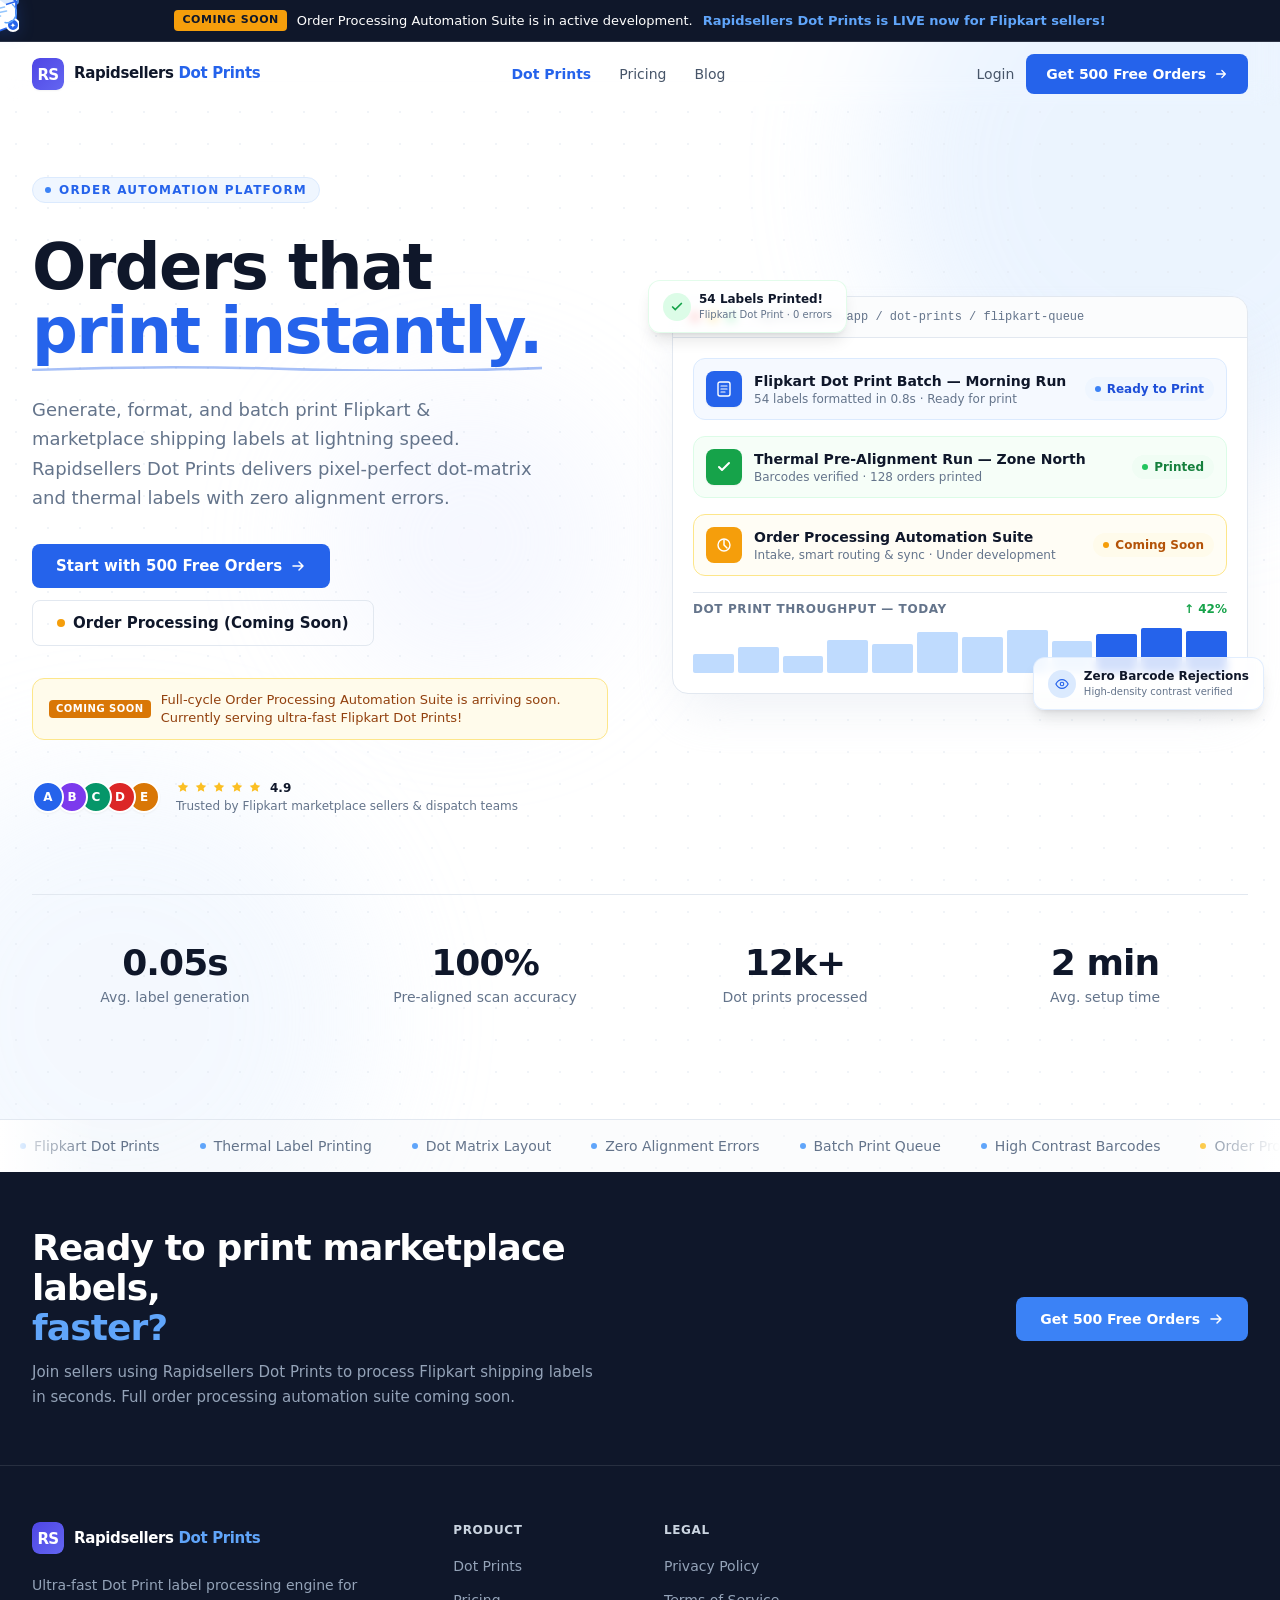
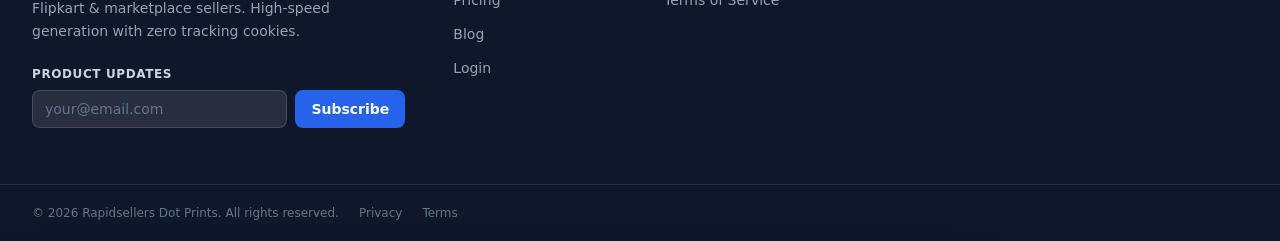
==== commit f94b5022: "Use official Rapidsellers RS logo from rs-wrangler for navbar, footer, and favicon" ====
--- a/index.html
+++ b/index.html
@@ -1,7 +1,7 @@
 <!DOCTYPE html><html lang="en"> <head><meta charset="UTF-8"><meta name="viewport" content="width=device-width, initial-scale=1.0"><meta name="description" content="High-speed Dot Print label generation and formatting for Flipkart &amp; marketplace sellers. Print order labels in seconds with 500 orders free launch bonus."><title>Rapidsellers Dot Prints — High-Speed Flipkart &amp; Marketplace Label Printing</title><link rel="icon" type="image/svg+xml" href="/favicon.svg"><link rel="preconnect" href="https://fonts.googleapis.com"><link rel="preconnect" href="https://fonts.gstatic.com" crossorigin><link rel="stylesheet" href="/_astro/faster-deals-automation.D9K2PXtb.css">
 <link rel="stylesheet" href="/_astro/index.BEs_39U-.css">
 <style>html,html *{cursor:none!important}#pf-cursor,#pf-trail,#pf-trail-2,#pf-trail-3,#pf-label,#pf-ring{position:fixed;top:0;left:0;pointer-events:none;z-index:99999;will-change:transform}#pf-cursor{margin:-6px 0 0 -15px}#pf-cursor-svg{transition:transform .22s cubic-bezier(.34,1.56,.64,1),filter .25s ease;filter:drop-shadow(0 2px 8px rgba(37,99,235,.22));transform-origin:15px 6px}#pf-cursor:before{content:"";position:absolute;inset:2px 1px auto auto;width:8px;height:8px;border-radius:999px;background:radial-gradient(circle,#fffffff2 0 28%,#60a5fad9 30% 100%);filter:blur(.2px);opacity:.95;transform:translate(1px,1px)}#pfc-body,#pfc-fold-bg,#pfc-fold-border,#pfc-l1,#pfc-l2,#pfc-l3,#pfc-orbit,#pfc-glint{transition:stroke .25s ease,fill .25s ease}#pfc-dot{transition:fill .25s ease,r .2s ease}#pf-trail{width:5px;height:5px;border-radius:50%;background:#2563eb;opacity:.3;margin:-2.5px 0 0 -2.5px;transition:background .3s ease;z-index:99998}#pf-trail-2,#pf-trail-3{width:10px;height:10px;border-radius:50%;background:#2563eb2e;margin:-5px 0 0 -5px;z-index:99997;filter:blur(.3px)}#pf-trail-3{width:16px;height:16px;margin:-8px 0 0 -8px;background:#2563eb14;z-index:99996}#pf-label{font-family:Inter,system-ui,sans-serif;font-size:9.5px;font-weight:800;letter-spacing:.07em;text-transform:uppercase;color:#fff;background:#2563eb;padding:3px 9px 3px 8px;border-radius:20px;white-space:nowrap;opacity:0;margin:-6px 0 0 22px;transition:opacity .18s ease,background .25s ease;z-index:99999}#pf-label.pfc-visible{opacity:1}#pf-ring{width:0;height:0;border-radius:50%;border:2px solid rgba(37,99,235,.55);opacity:0;margin:0;z-index:99997}#pf-ring.pfc-burst{animation:pfBurst .5s cubic-bezier(.22,1,.36,1) forwards}@keyframes pfBurst{0%{width:0;height:0;margin:0;opacity:1}70%{width:58px;height:58px;margin:-29px 0 0 -29px;opacity:.55}to{width:74px;height:74px;margin:-37px 0 0 -37px;opacity:0}}#pf-cursor.pfc-clicking #pf-cursor-svg{transform:scale(.88) rotate(-6deg)!important}#pf-cursor.pfc-surge #pf-cursor-svg{animation:pfSurge .65s cubic-bezier(.2,1,.2,1)}@keyframes pfSurge{0%{transform:scale(1) rotate(0)}30%{transform:scale(1.18) rotate(7deg)}65%{transform:scale(.95) rotate(-4deg)}to{transform:scale(1) rotate(0)}}#pf-cursor.pfc-hidden,#pf-trail.pfc-hidden,#pf-label.pfc-hidden{opacity:0!important}input,textarea,select{cursor:text!important}
-</style><script type="module" src="/_astro/hoisted.DUof4vRk.js"></script></head> <body> <!-- Proposal-themed custom cursor (desktop only) --> <!-- Cursor: mini shipment card --><div id="pf-cursor" aria-hidden="true"> <svg id="pf-cursor-svg" width="34" height="40" viewBox="0 0 34 40" fill="none" xmlns="http://www.w3.org/2000/svg"> <!-- Package shadow (depth) --> <path d="M4 7.5 L22.5 2.5 L28 8.5 L28 31.5 L9.5 34.5 L4 28.5 Z" fill="rgba(37,99,235,0.08)"></path> <!-- Package body --> <path id="pfc-body" d="M2.5 5.5 L21 0.5 L31 7.5 L31 30.5 L12.5 37.5 L2.5 30.5 Z" fill="#ffffff" stroke="#2563eb" stroke-width="1.8"></path> <!-- Folded delivery flap --> <path id="pfc-fold-bg" d="M21 0.5 L31 7.5 L21 10.5 L11 3.5 Z" fill="#dbeafe"></path> <path id="pfc-fold-border" d="M21 0.5 L31 7.5 L21 10.5" stroke="#2563eb" stroke-width="1.4" fill="none"></path> <path d="M21 0.5 L11 3.5" stroke="#2563eb" stroke-width="1.4"></path> <!-- Order lines --> <line id="pfc-l1" x1="7" y1="16" x2="19.5" y2="13" stroke="#93c5fd" stroke-width="1.6" stroke-linecap="round"></line> <line id="pfc-l2" x1="7" y1="20" x2="21.5" y2="17" stroke="#93c5fd" stroke-width="1.6" stroke-linecap="round"></line> <line id="pfc-l3" x1="7" y1="24" x2="15.5" y2="22" stroke="#93c5fd" stroke-width="1.6" stroke-linecap="round"></line> <!-- Status badge (circle) --> <circle id="pfc-dot" cx="28" cy="31" r="6" fill="#2563eb" stroke="#fff" stroke-width="2"></circle> <path id="pfc-orbit" d="M27.5 10.5 C31 13, 32 18, 30.5 22.5 C29 27, 24.5 29.5, 20 28.5" stroke="#60a5fa" stroke-width="1.4" stroke-linecap="round" fill="none"></path> <circle id="pfc-glint" cx="24" cy="6.5" r="1.6" fill="#dbeafe"></circle> <!-- Status icon inside badge --> <text id="pfc-icon" x="28" y="34.2" text-anchor="middle" font-size="7.5" fill="white" font-family="system-ui, sans-serif" font-weight="700"></text> </svg> </div> <!-- Lagging trail dot --> <div id="pf-trail" aria-hidden="true"></div> <!-- Orbit dots --> <div id="pf-trail-2" aria-hidden="true"></div> <div id="pf-trail-3" aria-hidden="true"></div> <!-- Stage label bubble --> <div id="pf-label" aria-hidden="true"></div> <!-- Click burst ring --> <div id="pf-ring" aria-hidden="true"></div>     <header id="navbar" class="fixed top-0 left-0 right-0 z-50 transition-all duration-300 bg-white/95 backdrop-blur-md"> <div id="coming-soon-banner" style="background-color: #0f172a; color: #ffffff; padding: 10px 16px; border-bottom: 1px solid rgba(255, 255, 255, 0.12); font-size: 13px; line-height: 1.5; text-align: center;"> <div style="max-width: 1280px; margin: 0 auto; display: flex; align-items: center; justify-content: center; gap: 10px; flex-wrap: wrap;"> <span style="background-color: #f59e0b; color: #0f172a; font-weight: 800; font-size: 11px; padding: 2px 8px; border-radius: 4px; text-transform: uppercase; letter-spacing: 0.05em; display: inline-flex; align-items: center;">Coming Soon</span> <span style="color: #ffffff; font-weight: 500;">Order Processing Automation Suite is in active development.</span> <span style="color: #64748b;" class="hidden sm:inline">•</span> <span style="color: #60a5fa; font-weight: 700;">Rapidsellers Dot Prints is LIVE now for Flipkart sellers!</span> </div> </div> <nav class="max-w-7xl mx-auto px-4 sm:px-6 lg:px-8"> <div class="flex items-center justify-between h-16"> <!-- Logo --> <a href="/" class="flex items-center gap-2.5 flex-shrink-0 group"> <div class="w-8 h-8 rounded-lg bg-brand-600 flex items-center justify-center shadow-sm group-hover:shadow-brand-300/40 transition-shadow duration-300"> <svg width="18" height="18" viewBox="0 0 18 18" fill="none" xmlns="http://www.w3.org/2000/svg"> <rect x="2" y="2" width="6" height="6" rx="1.5" fill="white" opacity="0.9"></rect> <rect x="10" y="2" width="6" height="6" rx="1.5" fill="white" opacity="0.6"></rect> <rect x="2" y="10" width="6" height="6" rx="1.5" fill="white" opacity="0.6"></rect> <rect x="10" y="10" width="6" height="6" rx="1.5" fill="white" opacity="0.9"></rect> </svg> </div> <span class="text-[15px] font-bold tracking-tight text-ink">Rapidsellers <span class="text-brand-600">Dot Prints</span></span> </a> <!-- Desktop Nav --> <ul class="hidden md:flex items-center gap-1"> <li class="relative dropdown-trigger"> <a href="/" class="nav-link px-3 py-2 rounded-md hover:bg-surface transition-colors font-semibold text-brand-600">Dot Prints</a> </li> <li class="relative dropdown-trigger"> <a href="/pricing" class="nav-link px-3 py-2 rounded-md hover:bg-surface transition-colors">Pricing</a> </li> <li class="relative dropdown-trigger"> <a href="/blog" class="nav-link px-3 py-2 rounded-md hover:bg-surface transition-colors">Blog</a> </li> </ul> <!-- CTA --> <div class="hidden md:flex items-center gap-3"> <a href="https://app.rapidsellers.online" class="btn-ghost text-sm text-slate-600 hover:text-ink font-medium">Login</a> <a href="/pricing" class="btn-primary text-sm"> Get 500 Free Orders <svg class="w-3.5 h-3.5" fill="none" viewBox="0 0 16 16"><path d="M3 8h10M9 4l4 4-4 4" stroke="currentColor" stroke-width="1.5" stroke-linecap="round" stroke-linejoin="round"></path></svg> </a> </div> <!-- Mobile hamburger --> <button id="menu-btn" class="md:hidden p-2 rounded-lg hover:bg-surface transition-colors" aria-label="Menu"> <svg class="w-5 h-5 text-ink" fill="none" viewBox="0 0 20 20"> <path d="M3 5h14M3 10h14M3 15h14" stroke="currentColor" stroke-width="1.5" stroke-linecap="round"></path> </svg> </button> </div> <!-- Mobile Menu --> <div id="mobile-menu" class="hidden md:hidden border-t border-border pb-4 pt-3"> <div class="space-y-1"> <a href="/" class="flex px-3 py-2 rounded-lg text-sm text-ink hover:bg-surface font-semibold text-brand-600">Dot Prints</a> <a href="/pricing" class="flex px-3 py-2 rounded-lg text-sm text-ink hover:bg-surface">Pricing</a> <a href="/blog" class="flex px-3 py-2 rounded-lg text-sm text-ink hover:bg-surface">Blog</a> </div> <div class="px-3 pt-3 border-t border-border mt-3 space-y-2"> <a href="https://app.rapidsellers.online" class="block text-center py-2 text-sm font-medium text-ink">Login</a> <a href="/pricing" class="btn-primary w-full justify-center">Get 500 Free Orders</a> </div> </div> </nav> </header> <main id="main-content"> <section class="relative min-h-screen flex flex-col justify-center overflow-hidden bg-white pt-16"> <!-- Gradient orbs --> <div class="hero-orb w-[600px] h-[600px] bg-brand-200 -top-32 -right-48"></div> <div class="hero-orb w-[500px] h-[500px] bg-blue-100 -bottom-24 -left-32"></div> <div class="hero-orb w-[300px] h-[300px] bg-indigo-100 top-1/3 left-1/4"></div> <!-- Grid pattern overlay --> <div class="absolute inset-0 pointer-events-none" style="background-image: radial-gradient(circle, #e2e8f0 1px, transparent 1px); background-size: 32px 32px; opacity: 0.5;"></div> <div class="relative max-w-7xl mx-auto px-4 sm:px-6 lg:px-8 py-20 lg:py-28"> <div class="grid lg:grid-cols-2 gap-12 lg:gap-16 items-center"> <!-- Left: Copy --> <div class="space-y-8"> <div class="reveal" style="transition-delay: 0ms"> <span class="section-label"> <span class="w-1.5 h-1.5 rounded-full bg-brand-500 animate-pulse-slow"></span>
+</style><script type="module" src="/_astro/hoisted.DUof4vRk.js"></script></head> <body> <!-- Proposal-themed custom cursor (desktop only) --> <!-- Cursor: mini shipment card --><div id="pf-cursor" aria-hidden="true"> <svg id="pf-cursor-svg" width="34" height="40" viewBox="0 0 34 40" fill="none" xmlns="http://www.w3.org/2000/svg"> <!-- Package shadow (depth) --> <path d="M4 7.5 L22.5 2.5 L28 8.5 L28 31.5 L9.5 34.5 L4 28.5 Z" fill="rgba(37,99,235,0.08)"></path> <!-- Package body --> <path id="pfc-body" d="M2.5 5.5 L21 0.5 L31 7.5 L31 30.5 L12.5 37.5 L2.5 30.5 Z" fill="#ffffff" stroke="#2563eb" stroke-width="1.8"></path> <!-- Folded delivery flap --> <path id="pfc-fold-bg" d="M21 0.5 L31 7.5 L21 10.5 L11 3.5 Z" fill="#dbeafe"></path> <path id="pfc-fold-border" d="M21 0.5 L31 7.5 L21 10.5" stroke="#2563eb" stroke-width="1.4" fill="none"></path> <path d="M21 0.5 L11 3.5" stroke="#2563eb" stroke-width="1.4"></path> <!-- Order lines --> <line id="pfc-l1" x1="7" y1="16" x2="19.5" y2="13" stroke="#93c5fd" stroke-width="1.6" stroke-linecap="round"></line> <line id="pfc-l2" x1="7" y1="20" x2="21.5" y2="17" stroke="#93c5fd" stroke-width="1.6" stroke-linecap="round"></line> <line id="pfc-l3" x1="7" y1="24" x2="15.5" y2="22" stroke="#93c5fd" stroke-width="1.6" stroke-linecap="round"></line> <!-- Status badge (circle) --> <circle id="pfc-dot" cx="28" cy="31" r="6" fill="#2563eb" stroke="#fff" stroke-width="2"></circle> <path id="pfc-orbit" d="M27.5 10.5 C31 13, 32 18, 30.5 22.5 C29 27, 24.5 29.5, 20 28.5" stroke="#60a5fa" stroke-width="1.4" stroke-linecap="round" fill="none"></path> <circle id="pfc-glint" cx="24" cy="6.5" r="1.6" fill="#dbeafe"></circle> <!-- Status icon inside badge --> <text id="pfc-icon" x="28" y="34.2" text-anchor="middle" font-size="7.5" fill="white" font-family="system-ui, sans-serif" font-weight="700"></text> </svg> </div> <!-- Lagging trail dot --> <div id="pf-trail" aria-hidden="true"></div> <!-- Orbit dots --> <div id="pf-trail-2" aria-hidden="true"></div> <div id="pf-trail-3" aria-hidden="true"></div> <!-- Stage label bubble --> <div id="pf-label" aria-hidden="true"></div> <!-- Click burst ring --> <div id="pf-ring" aria-hidden="true"></div>     <header id="navbar" class="fixed top-0 left-0 right-0 z-50 transition-all duration-300 bg-white/95 backdrop-blur-md"> <div id="coming-soon-banner" style="background-color: #0f172a; color: #ffffff; padding: 10px 16px; border-bottom: 1px solid rgba(255, 255, 255, 0.12); font-size: 13px; line-height: 1.5; text-align: center;"> <div style="max-width: 1280px; margin: 0 auto; display: flex; align-items: center; justify-content: center; gap: 10px; flex-wrap: wrap;"> <span style="background-color: #f59e0b; color: #0f172a; font-weight: 800; font-size: 11px; padding: 2px 8px; border-radius: 4px; text-transform: uppercase; letter-spacing: 0.05em; display: inline-flex; align-items: center;">Coming Soon</span> <span style="color: #ffffff; font-weight: 500;">Order Processing Automation Suite is in active development.</span> <span style="color: #64748b;" class="hidden sm:inline">•</span> <span style="color: #60a5fa; font-weight: 700;">Rapidsellers Dot Prints is LIVE now for Flipkart sellers!</span> </div> </div> <nav class="max-w-7xl mx-auto px-4 sm:px-6 lg:px-8"> <div class="flex items-center justify-between h-16"> <!-- Logo --> <a href="/" class="flex items-center gap-2.5 flex-shrink-0 group"> <svg width="32" height="32" viewBox="0 0 64 64" fill="none" xmlns="http://www.w3.org/2000/svg" class="shrink-0 select-none rounded-lg shadow-sm group-hover:shadow-brand-300/40 transition-shadow duration-300"> <defs> <linearGradient id="rs-logo-grad" x1="0%" y1="0%" x2="100%" y2="100%"> <stop offset="0%" stop-color="#4f46e5" /> <stop offset="100%" stop-color="#6366f1" /> </linearGradient> </defs> <rect width="64" height="64" rx="14" fill="url(#rs-logo-grad)" /> <text x="32" y="43" fill="#ffffff" font-family="system-ui, -apple-system, BlinkMacSystemFont, 'Segoe UI', Roboto, sans-serif" font-size="30" font-weight="800" letter-spacing="-1.5" text-anchor="middle">RS</text> </svg> <span class="text-[15px] font-bold tracking-tight text-ink">Rapidsellers <span class="text-brand-600">Dot Prints</span></span> </a> <!-- Desktop Nav --> <ul class="hidden md:flex items-center gap-1"> <li class="relative dropdown-trigger"> <a href="/" class="nav-link px-3 py-2 rounded-md hover:bg-surface transition-colors font-semibold text-brand-600">Dot Prints</a> </li> <li class="relative dropdown-trigger"> <a href="/pricing" class="nav-link px-3 py-2 rounded-md hover:bg-surface transition-colors">Pricing</a> </li> <li class="relative dropdown-trigger"> <a href="/blog" class="nav-link px-3 py-2 rounded-md hover:bg-surface transition-colors">Blog</a> </li> </ul> <!-- CTA --> <div class="hidden md:flex items-center gap-3"> <a href="https://app.rapidsellers.online" class="btn-ghost text-sm text-slate-600 hover:text-ink font-medium">Login</a> <a href="/pricing" class="btn-primary text-sm"> Get 500 Free Orders <svg class="w-3.5 h-3.5" fill="none" viewBox="0 0 16 16"><path d="M3 8h10M9 4l4 4-4 4" stroke="currentColor" stroke-width="1.5" stroke-linecap="round" stroke-linejoin="round"></path></svg> </a> </div> <!-- Mobile hamburger --> <button id="menu-btn" class="md:hidden p-2 rounded-lg hover:bg-surface transition-colors" aria-label="Menu"> <svg class="w-5 h-5 text-ink" fill="none" viewBox="0 0 20 20"> <path d="M3 5h14M3 10h14M3 15h14" stroke="currentColor" stroke-width="1.5" stroke-linecap="round"></path> </svg> </button> </div> <!-- Mobile Menu --> <div id="mobile-menu" class="hidden md:hidden border-t border-border pb-4 pt-3"> <div class="space-y-1"> <a href="/" class="flex px-3 py-2 rounded-lg text-sm text-ink hover:bg-surface font-semibold text-brand-600">Dot Prints</a> <a href="/pricing" class="flex px-3 py-2 rounded-lg text-sm text-ink hover:bg-surface">Pricing</a> <a href="/blog" class="flex px-3 py-2 rounded-lg text-sm text-ink hover:bg-surface">Blog</a> </div> <div class="px-3 pt-3 border-t border-border mt-3 space-y-2"> <a href="https://app.rapidsellers.online" class="block text-center py-2 text-sm font-medium text-ink">Login</a> <a href="/pricing" class="btn-primary w-full justify-center">Get 500 Free Orders</a> </div> </div> </nav> </header> <main id="main-content"> <section class="relative min-h-screen flex flex-col justify-center overflow-hidden bg-white pt-16"> <!-- Gradient orbs --> <div class="hero-orb w-[600px] h-[600px] bg-brand-200 -top-32 -right-48"></div> <div class="hero-orb w-[500px] h-[500px] bg-blue-100 -bottom-24 -left-32"></div> <div class="hero-orb w-[300px] h-[300px] bg-indigo-100 top-1/3 left-1/4"></div> <!-- Grid pattern overlay --> <div class="absolute inset-0 pointer-events-none" style="background-image: radial-gradient(circle, #e2e8f0 1px, transparent 1px); background-size: 32px 32px; opacity: 0.5;"></div> <div class="relative max-w-7xl mx-auto px-4 sm:px-6 lg:px-8 py-20 lg:py-28"> <div class="grid lg:grid-cols-2 gap-12 lg:gap-16 items-center"> <!-- Left: Copy --> <div class="space-y-8"> <div class="reveal" style="transition-delay: 0ms"> <span class="section-label"> <span class="w-1.5 h-1.5 rounded-full bg-brand-500 animate-pulse-slow"></span>
 Order Automation Platform
 </span> </div> <div class="reveal" style="transition-delay: 100ms"> <h1 class="text-5xl sm:text-6xl lg:text-[64px] font-black leading-[1.05] tracking-tight text-ink">
 Orders that<br> <span class="relative inline-block"> <span class="text-brand-600">print instantly.</span> <svg class="absolute -bottom-2 left-0 w-full" height="6" viewBox="0 0 200 6" fill="none" preserveAspectRatio="none"> <path d="M0 5 Q50 0 100 4 Q150 8 200 3" stroke="#2563eb" stroke-width="2.5" stroke-linecap="round" fill="none" opacity="0.4"></path> </svg> </span> </h1> </div> <div class="reveal" style="transition-delay: 200ms"> <p class="text-lg text-muted leading-relaxed max-w-lg">
@@ -21,7 +21,7 @@
 Join sellers using Rapidsellers Dot Prints to process Flipkart shipping labels in seconds. Full order processing automation suite coming soon.
 </p> </div> <div class="flex flex-wrap gap-3 flex-shrink-0"> <a href="/pricing" class="inline-flex items-center gap-2 bg-brand-500 hover:bg-brand-400 text-white font-semibold text-sm px-6 py-3 rounded-lg transition-all duration-200 hover:shadow-lg hover:shadow-brand-900/30 hover:-translate-y-px">
 Get 500 Free Orders
-<svg class="w-4 h-4" fill="none" viewBox="0 0 16 16"> <path d="M3 8h10M9 4l4 4-4 4" stroke="currentColor" stroke-width="1.5" stroke-linecap="round" stroke-linejoin="round"></path> </svg> </a> </div> </div> </div> </div> <!-- Main footer grid --> <div class="max-w-7xl mx-auto px-4 sm:px-6 lg:px-8 py-14"> <div class="grid grid-cols-2 md:grid-cols-6 gap-8 lg:gap-12"> <!-- Brand column --> <div class="col-span-2"> <!-- Logo --> <a href="/" class="flex items-center gap-2.5 group mb-5"> <div class="w-8 h-8 rounded-lg bg-brand-600 flex items-center justify-center"> <svg width="18" height="18" viewBox="0 0 18 18" fill="none"> <rect x="2" y="2" width="6" height="6" rx="1.5" fill="white" opacity="0.9"></rect> <rect x="10" y="2" width="6" height="6" rx="1.5" fill="white" opacity="0.6"></rect> <rect x="2" y="10" width="6" height="6" rx="1.5" fill="white" opacity="0.6"></rect> <rect x="10" y="10" width="6" height="6" rx="1.5" fill="white" opacity="0.9"></rect> </svg> </div> <span class="text-[15px] font-bold tracking-tight text-white">Rapidsellers <span class="text-brand-400">Dot Prints</span></span> </a> <p class="text-slate-400 text-sm leading-relaxed mb-6">
+<svg class="w-4 h-4" fill="none" viewBox="0 0 16 16"> <path d="M3 8h10M9 4l4 4-4 4" stroke="currentColor" stroke-width="1.5" stroke-linecap="round" stroke-linejoin="round"></path> </svg> </a> </div> </div> </div> </div> <!-- Main footer grid --> <div class="max-w-7xl mx-auto px-4 sm:px-6 lg:px-8 py-14"> <div class="grid grid-cols-2 md:grid-cols-6 gap-8 lg:gap-12"> <!-- Brand column --> <div class="col-span-2"> <!-- Logo --> <a href="/" class="flex items-center gap-2.5 group mb-5"> <svg width="32" height="32" viewBox="0 0 64 64" fill="none" xmlns="http://www.w3.org/2000/svg" class="shrink-0 select-none rounded-lg shadow-sm"> <defs> <linearGradient id="rs-logo-grad-footer" x1="0%" y1="0%" x2="100%" y2="100%"> <stop offset="0%" stop-color="#4f46e5" /> <stop offset="100%" stop-color="#6366f1" /> </linearGradient> </defs> <rect width="64" height="64" rx="14" fill="url(#rs-logo-grad-footer)" /> <text x="32" y="43" fill="#ffffff" font-family="system-ui, -apple-system, BlinkMacSystemFont, 'Segoe UI', Roboto, sans-serif" font-size="30" font-weight="800" letter-spacing="-1.5" text-anchor="middle">RS</text> </svg> <span class="text-[15px] font-bold tracking-tight text-white">Rapidsellers <span class="text-brand-400">Dot Prints</span></span> </a> <p class="text-slate-400 text-sm leading-relaxed mb-6">
 Ultra-fast Dot Print label processing engine for Flipkart &amp; marketplace sellers. High-speed generation with zero tracking cookies.
 </p> <!-- Newsletter --> <div class="space-y-2"> <p class="text-xs font-semibold text-slate-300 uppercase tracking-wider">Product updates</p> <div class="flex gap-2"> <input type="email" placeholder="your@email.com" class="flex-1 bg-white/10 border border-white/15 text-white placeholder-slate-500 text-sm px-3 py-2 rounded-lg focus:outline-none focus:border-brand-500 focus:ring-1 focus:ring-brand-500/50 transition-all"> <button class="bg-brand-600 hover:bg-brand-500 text-white text-sm font-semibold px-4 py-2 rounded-lg transition-colors flex-shrink-0">
 Subscribe
